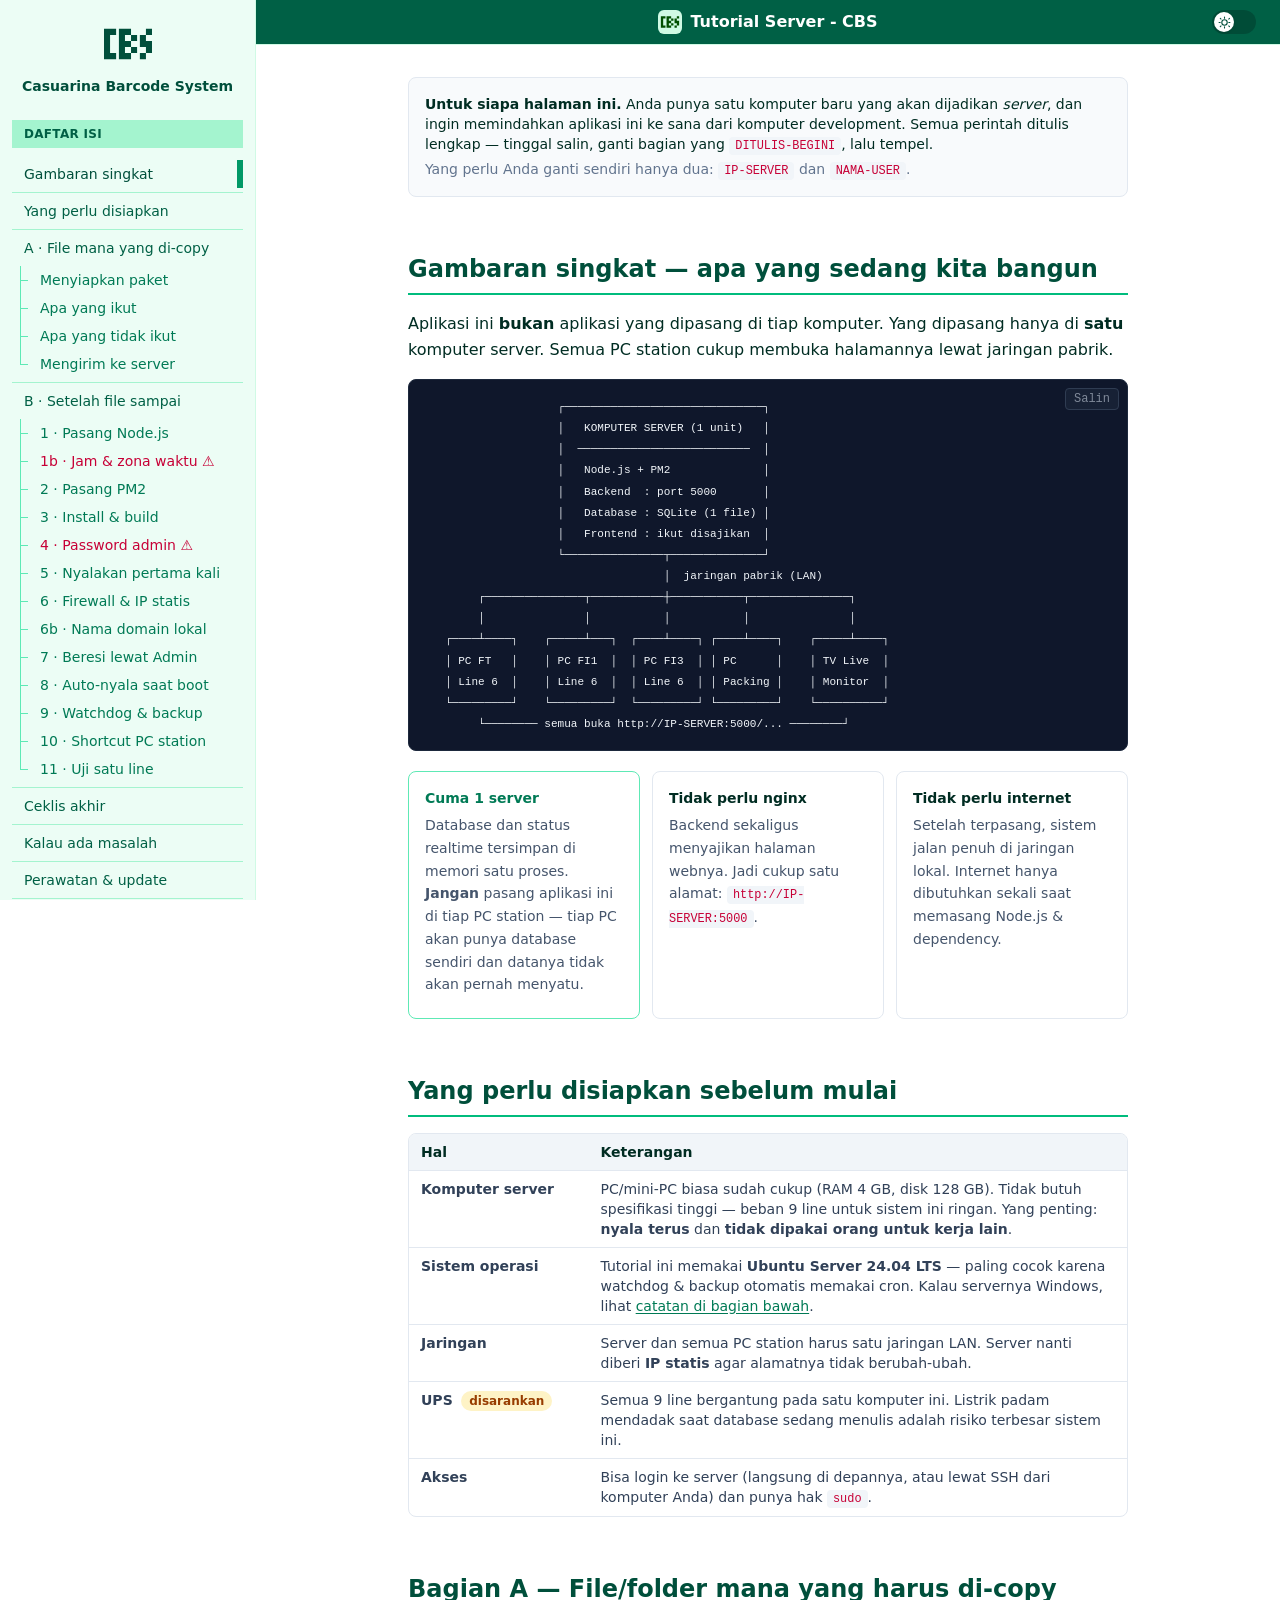
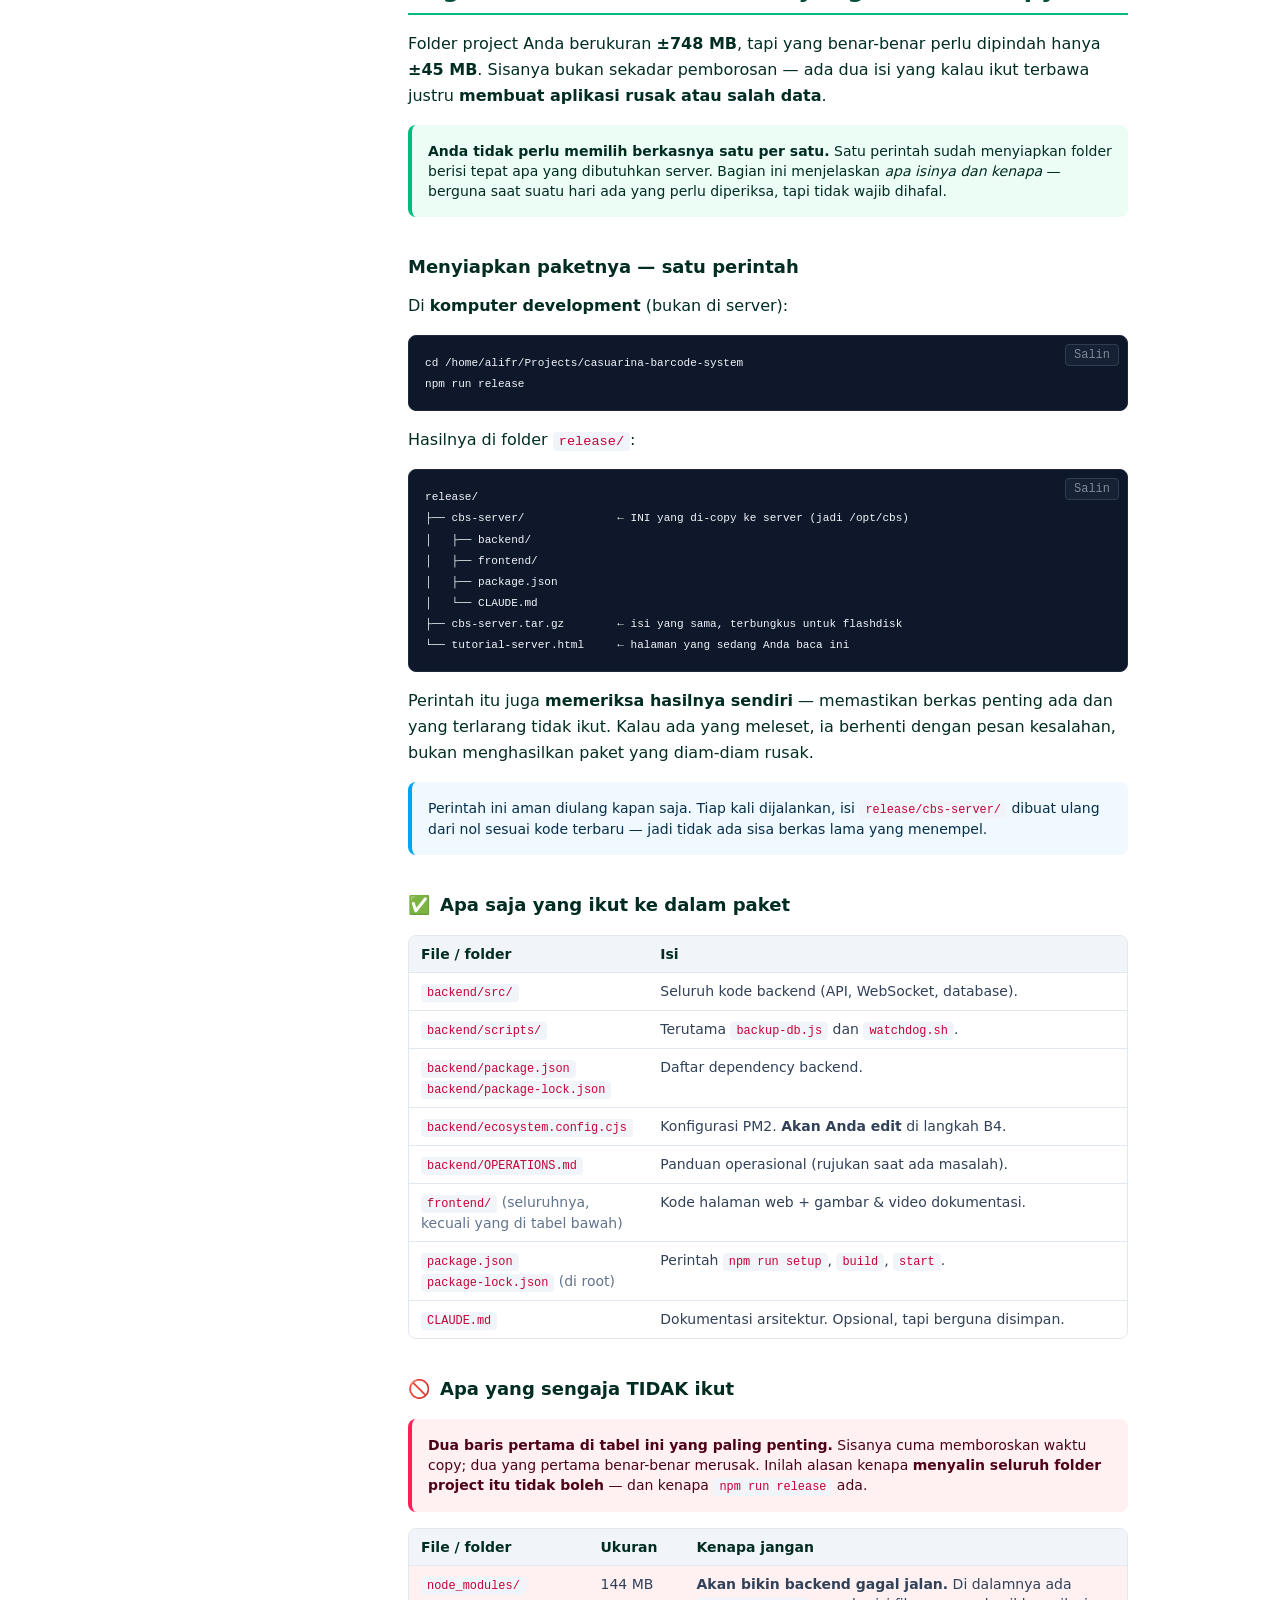
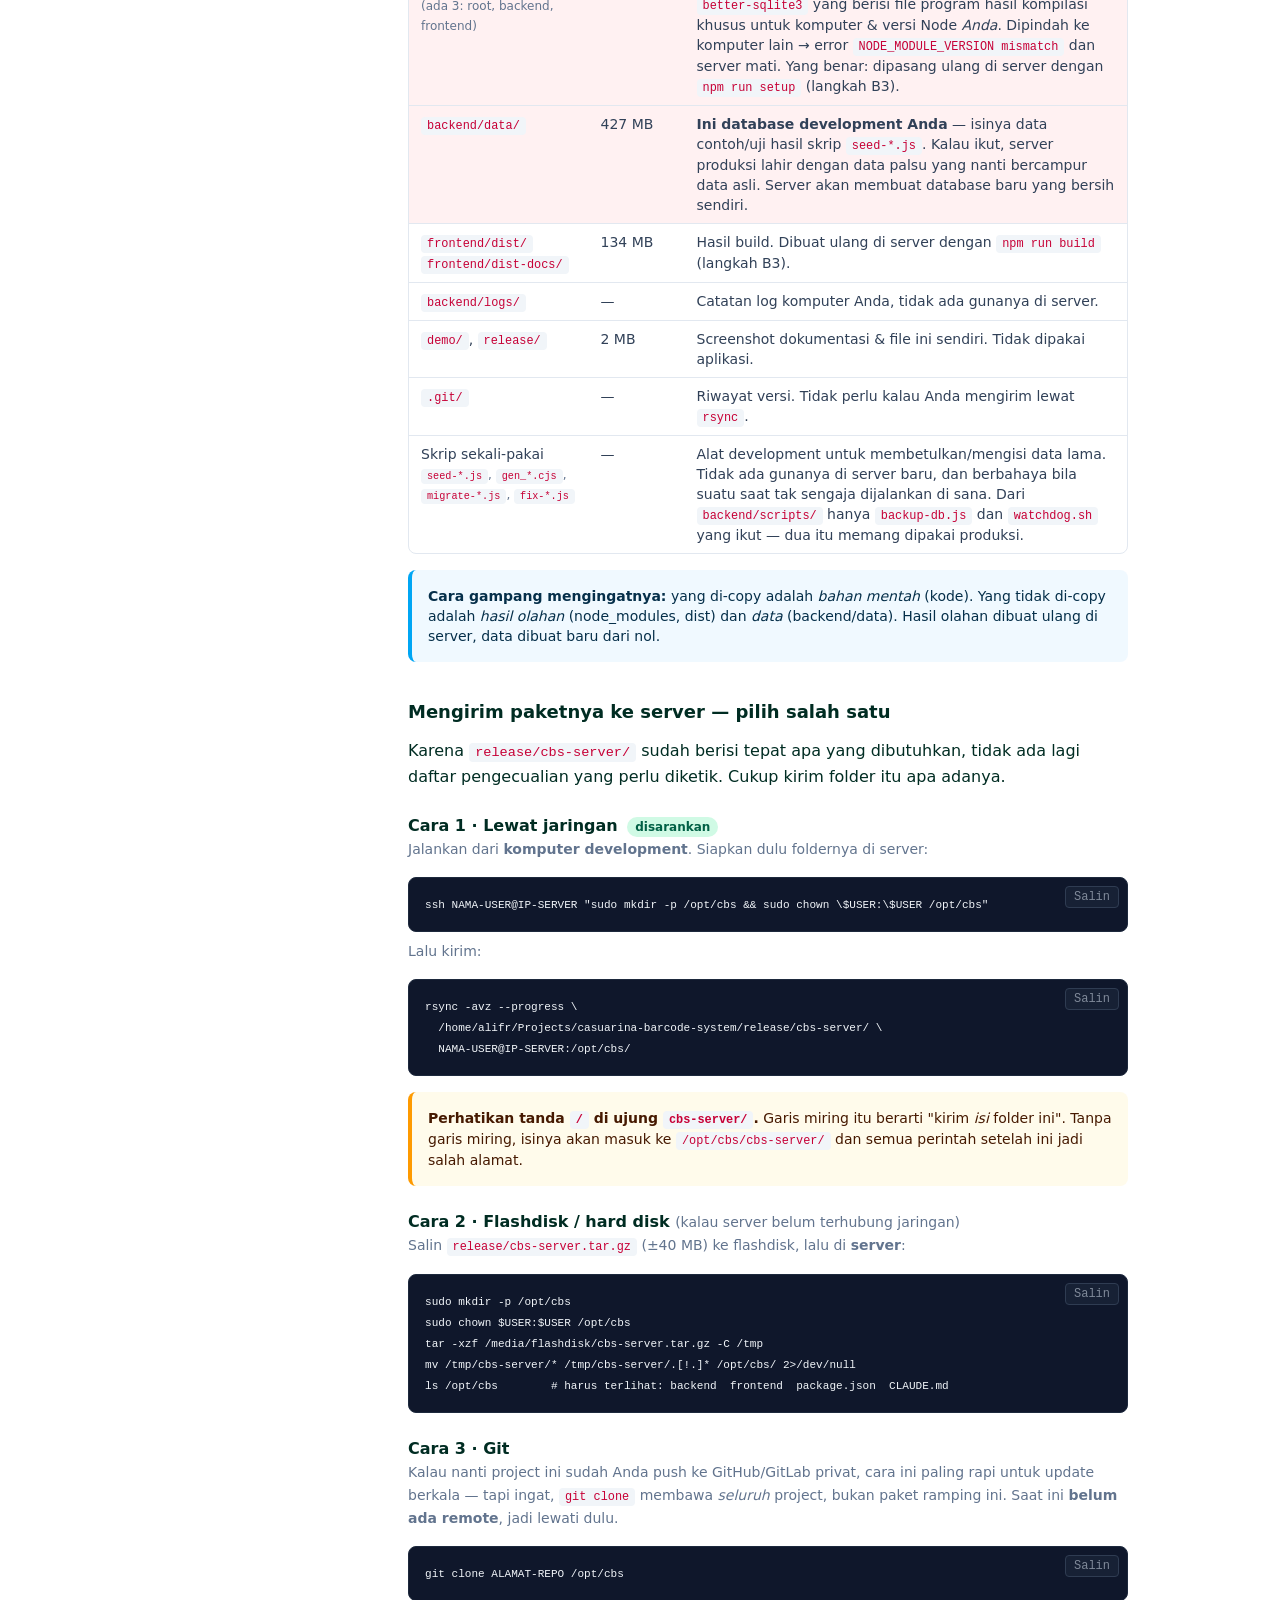
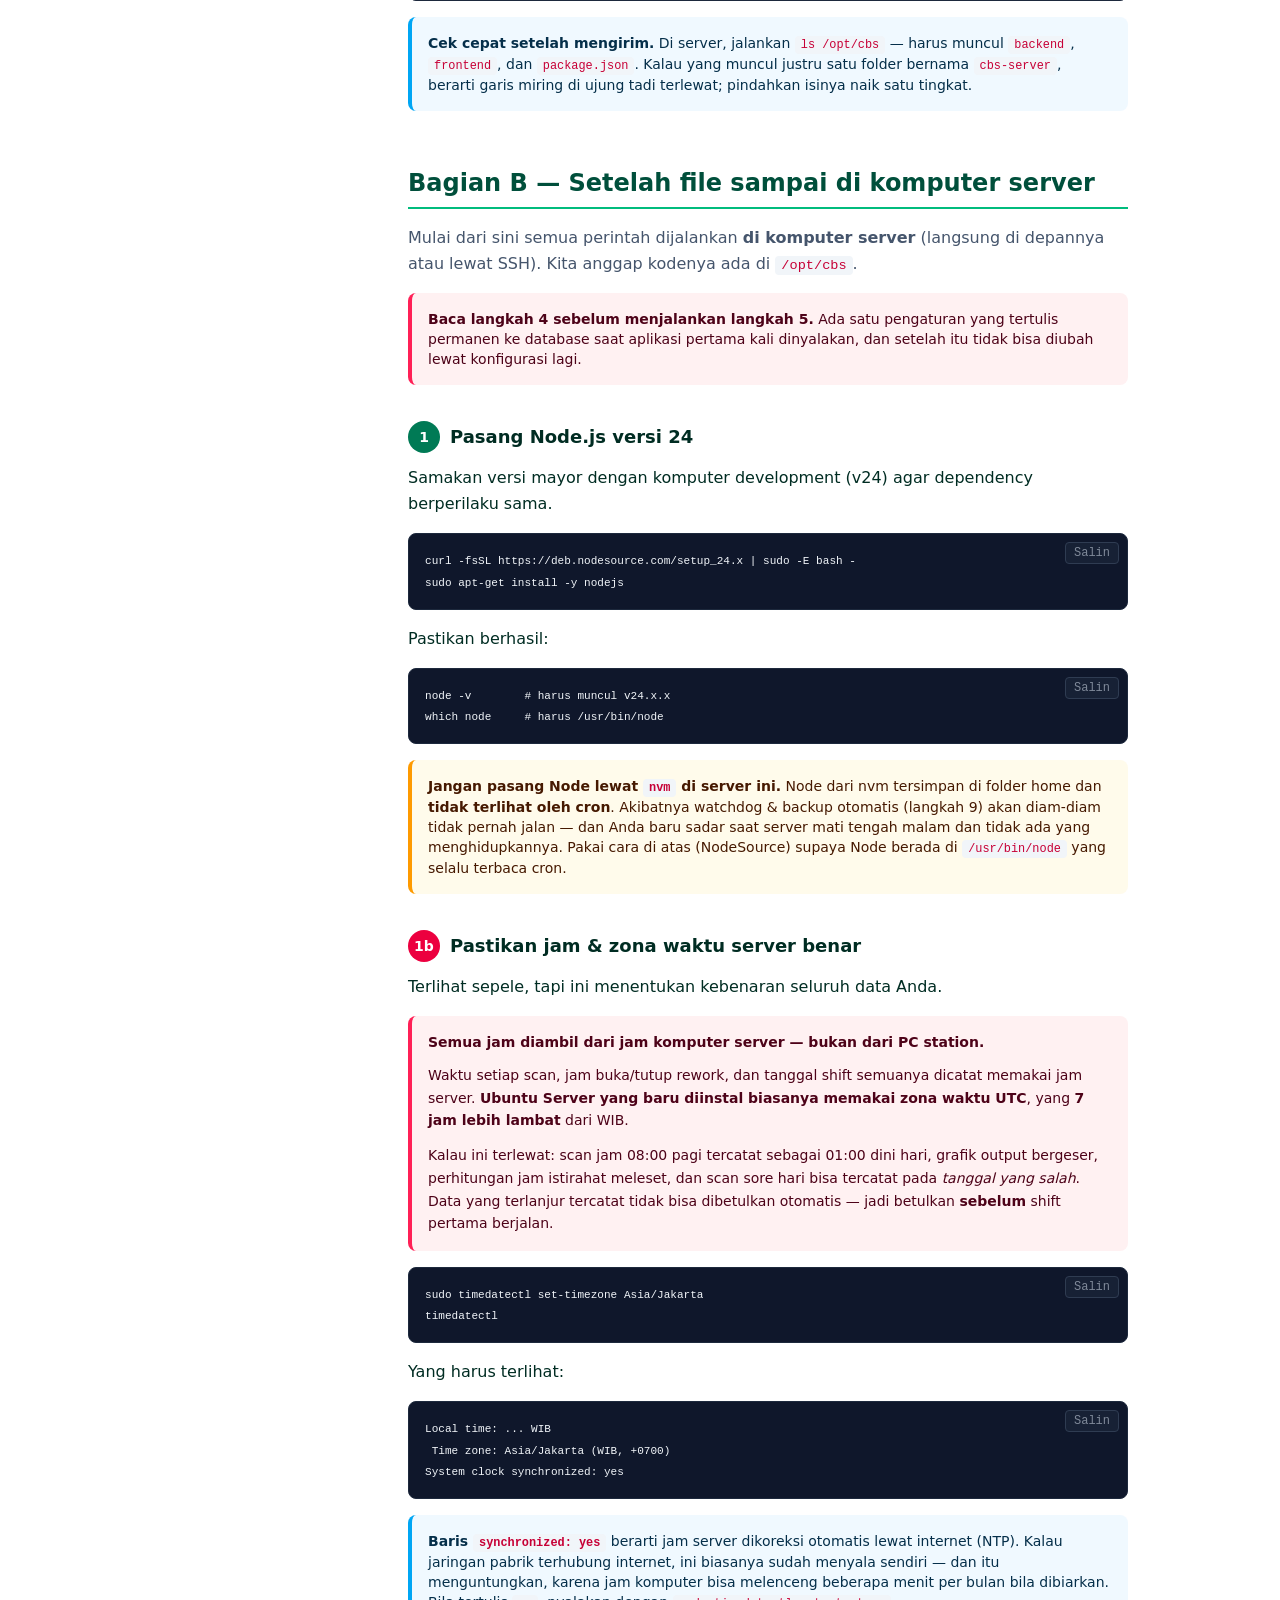
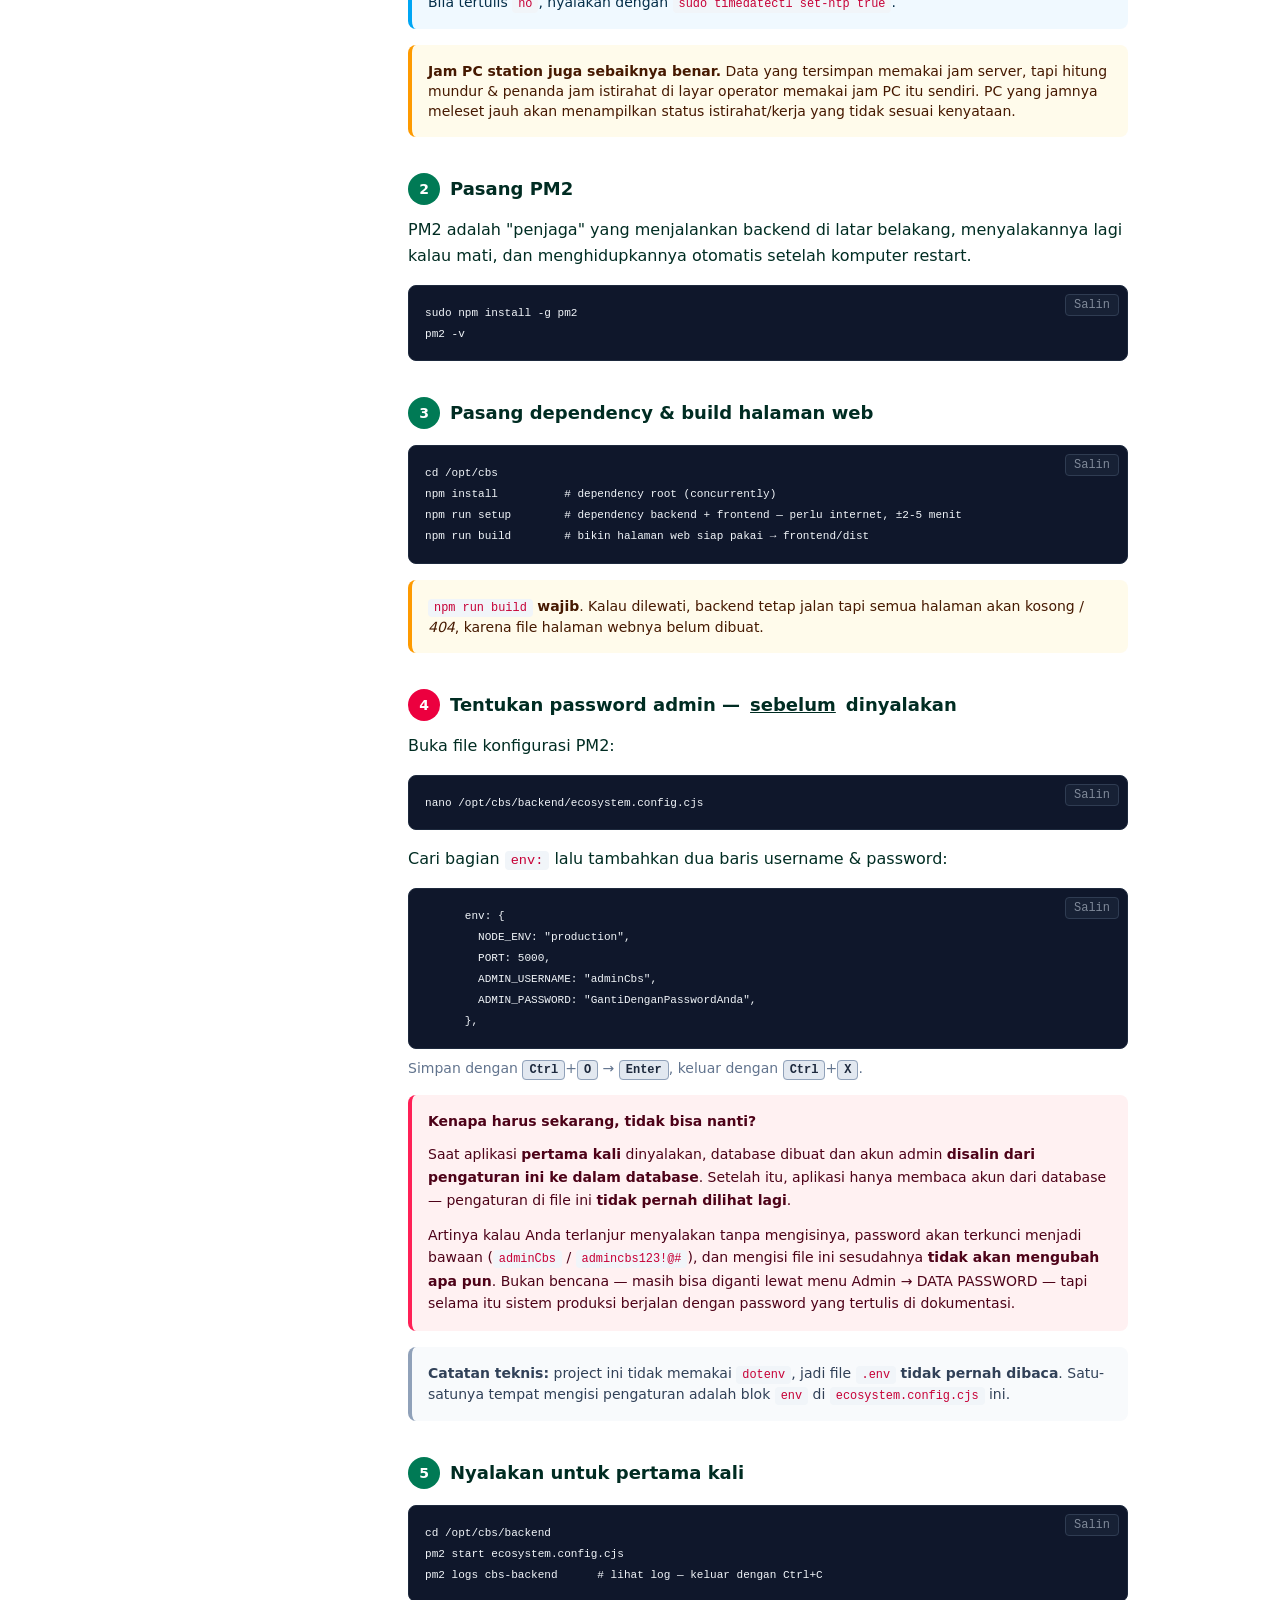
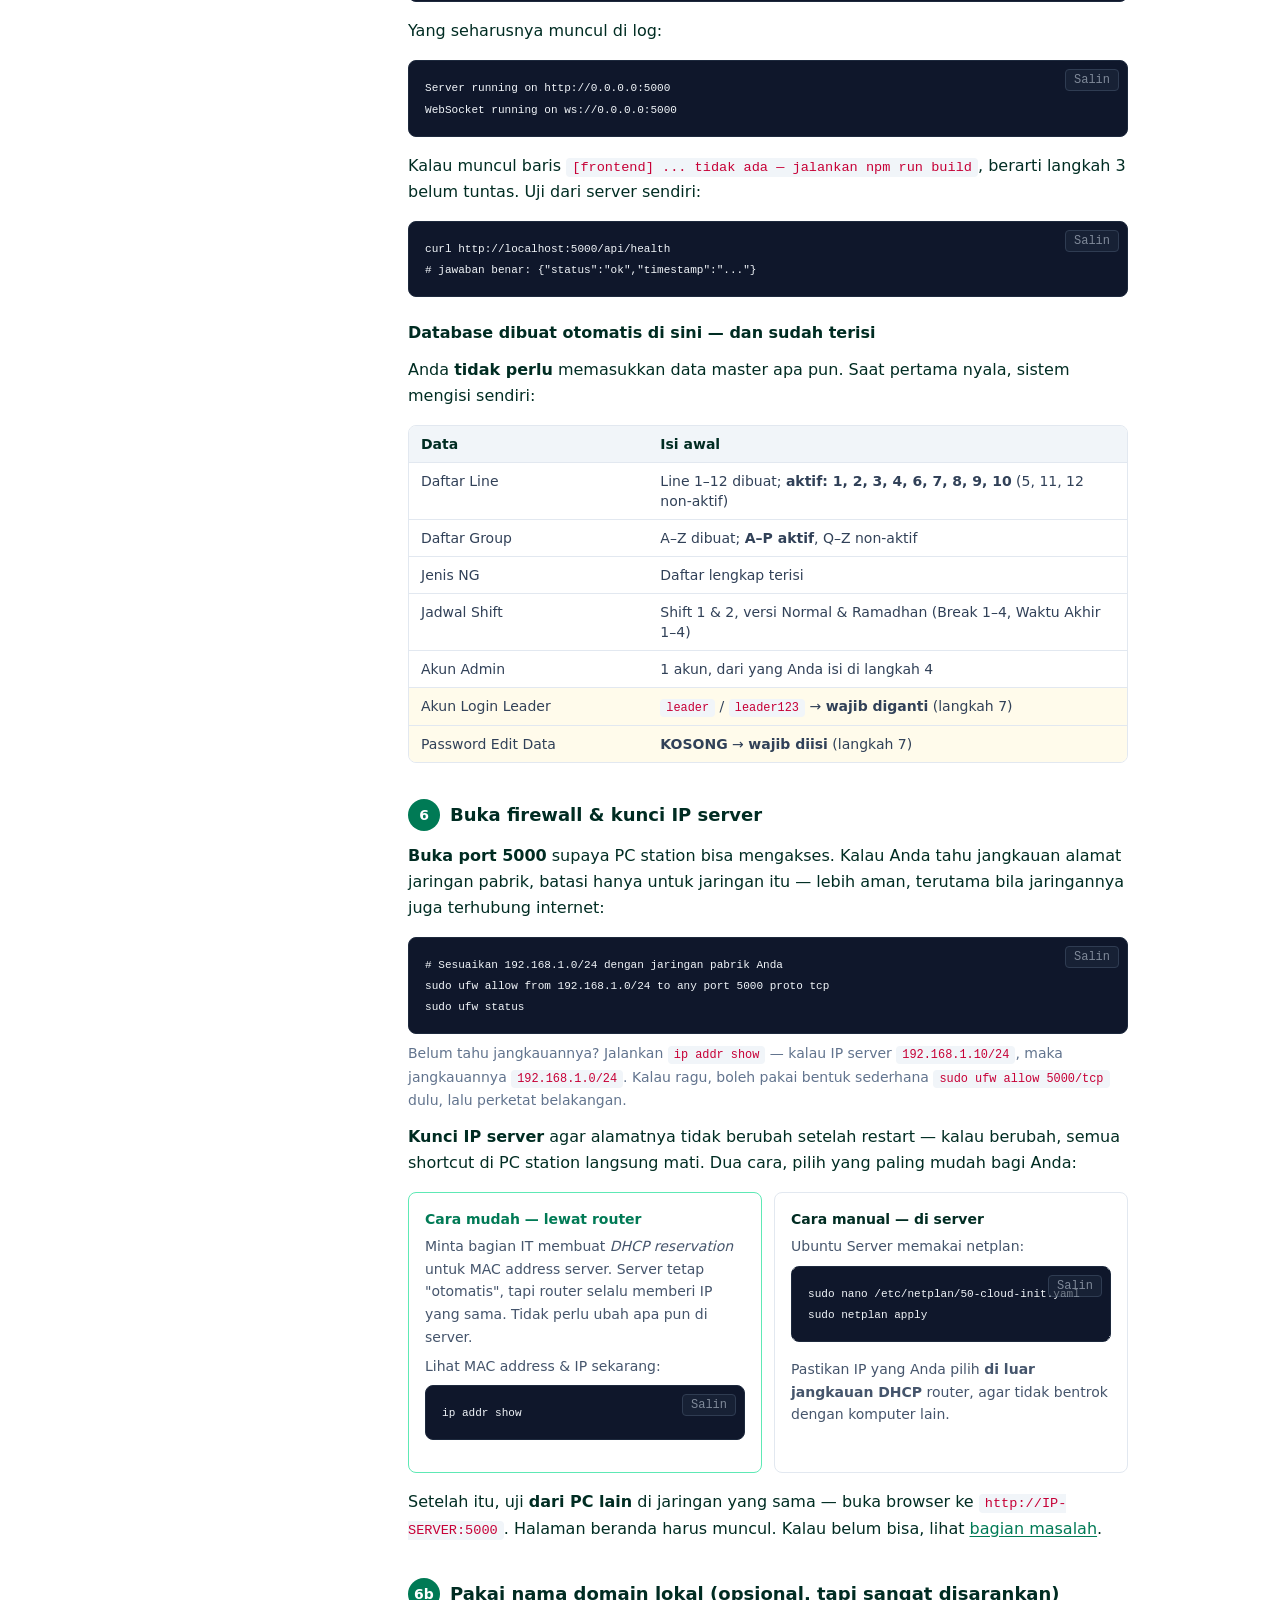
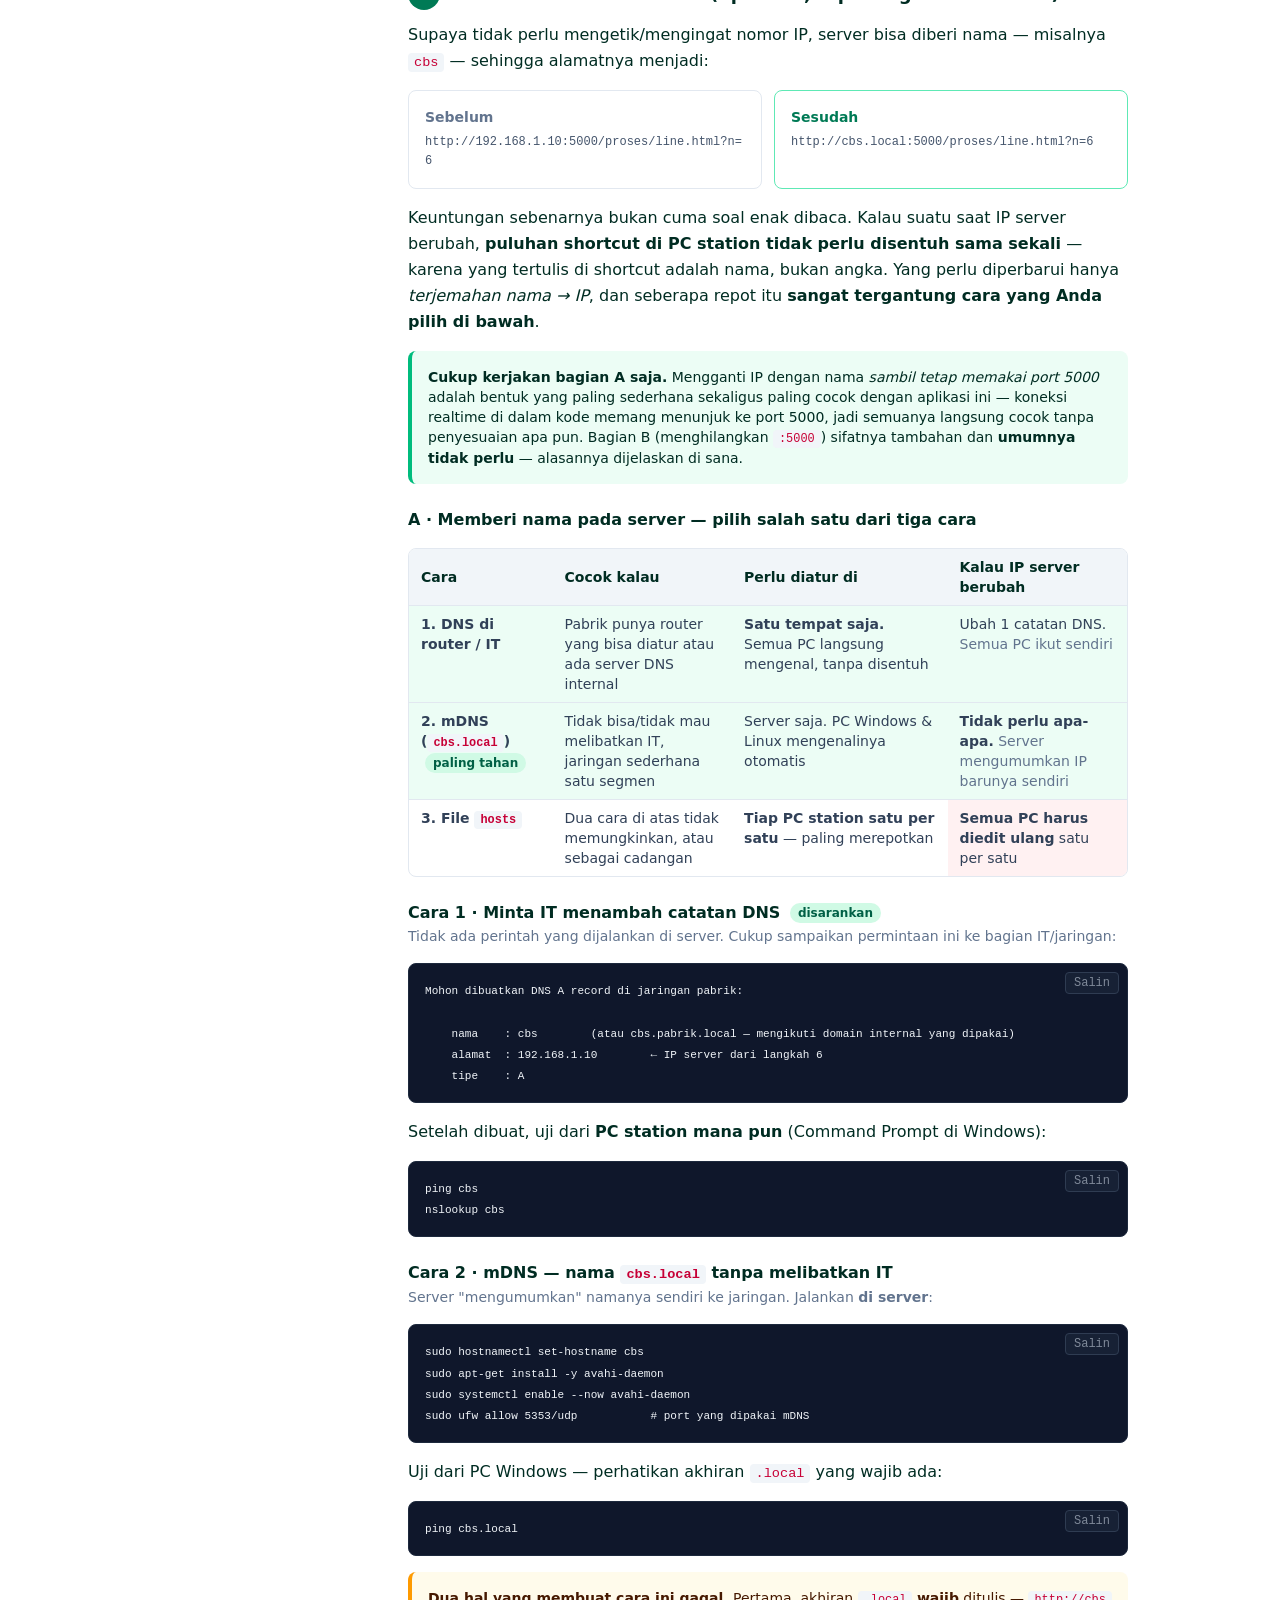
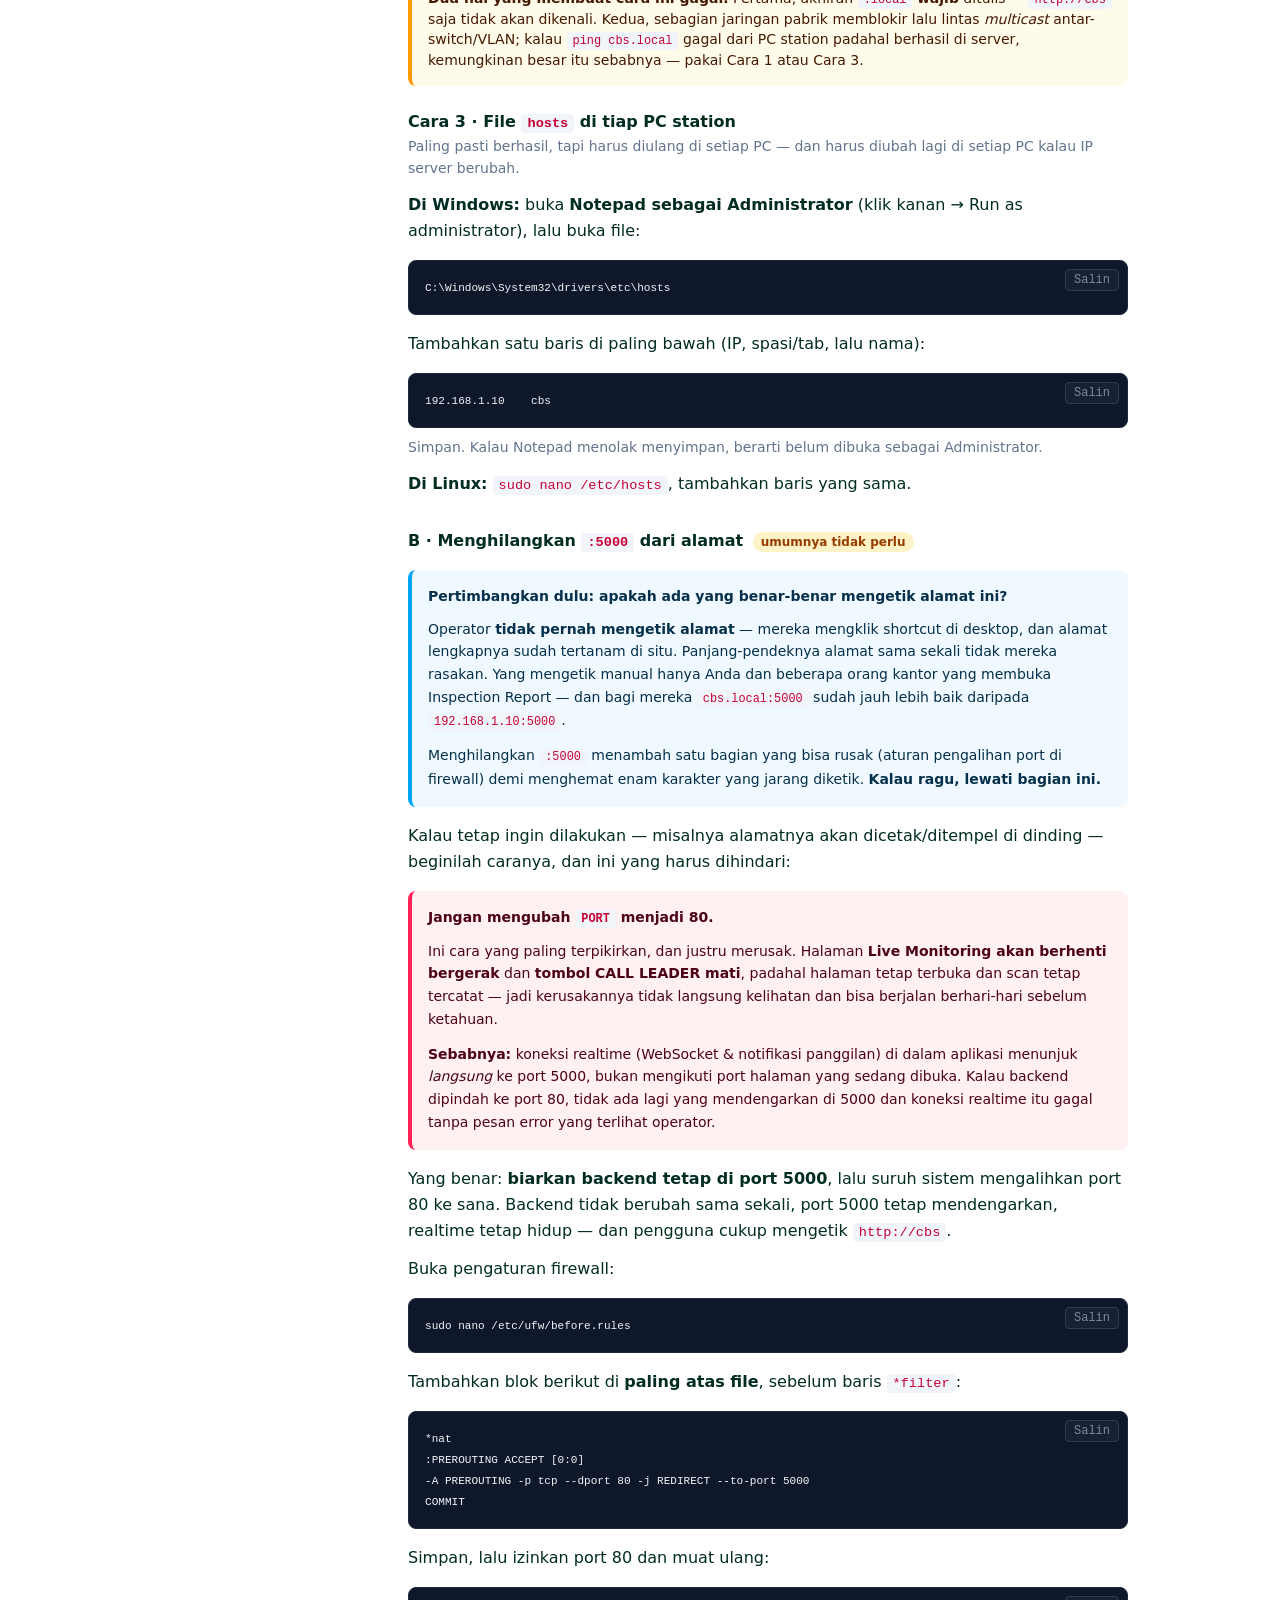
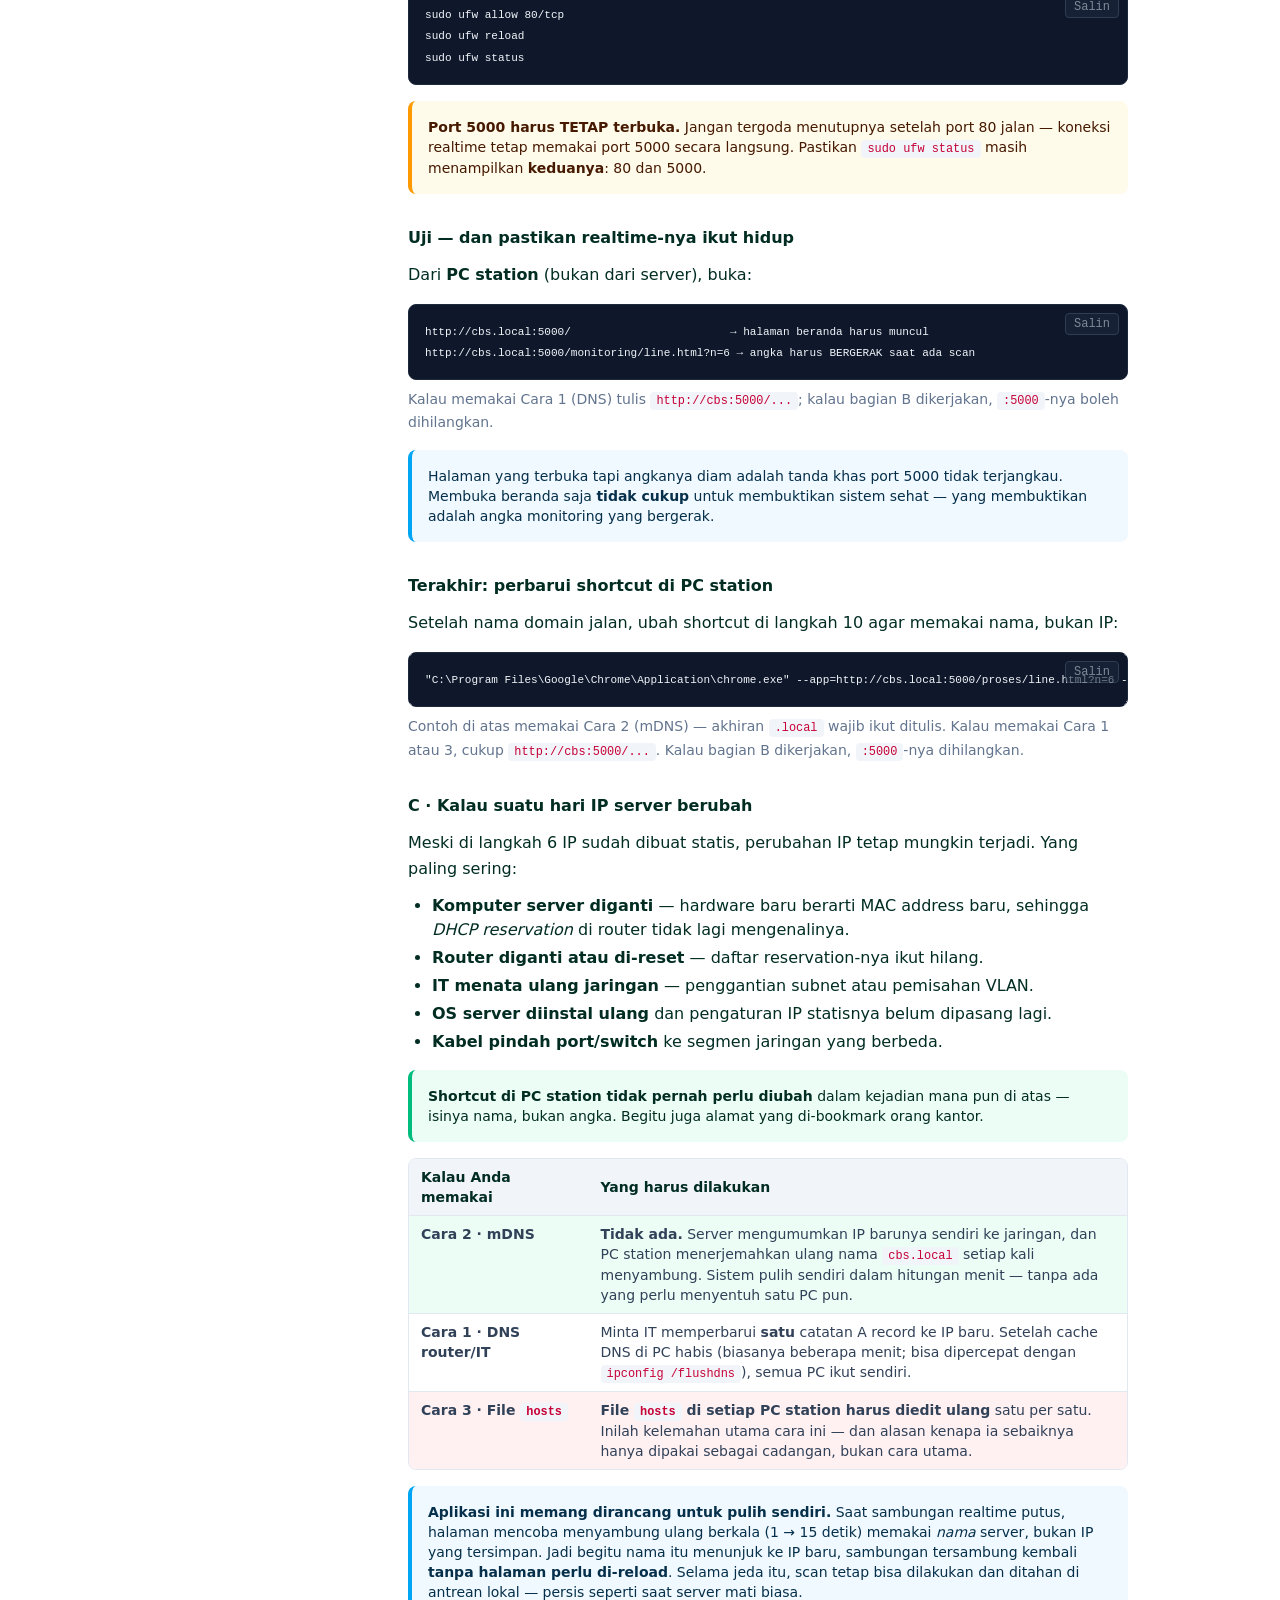
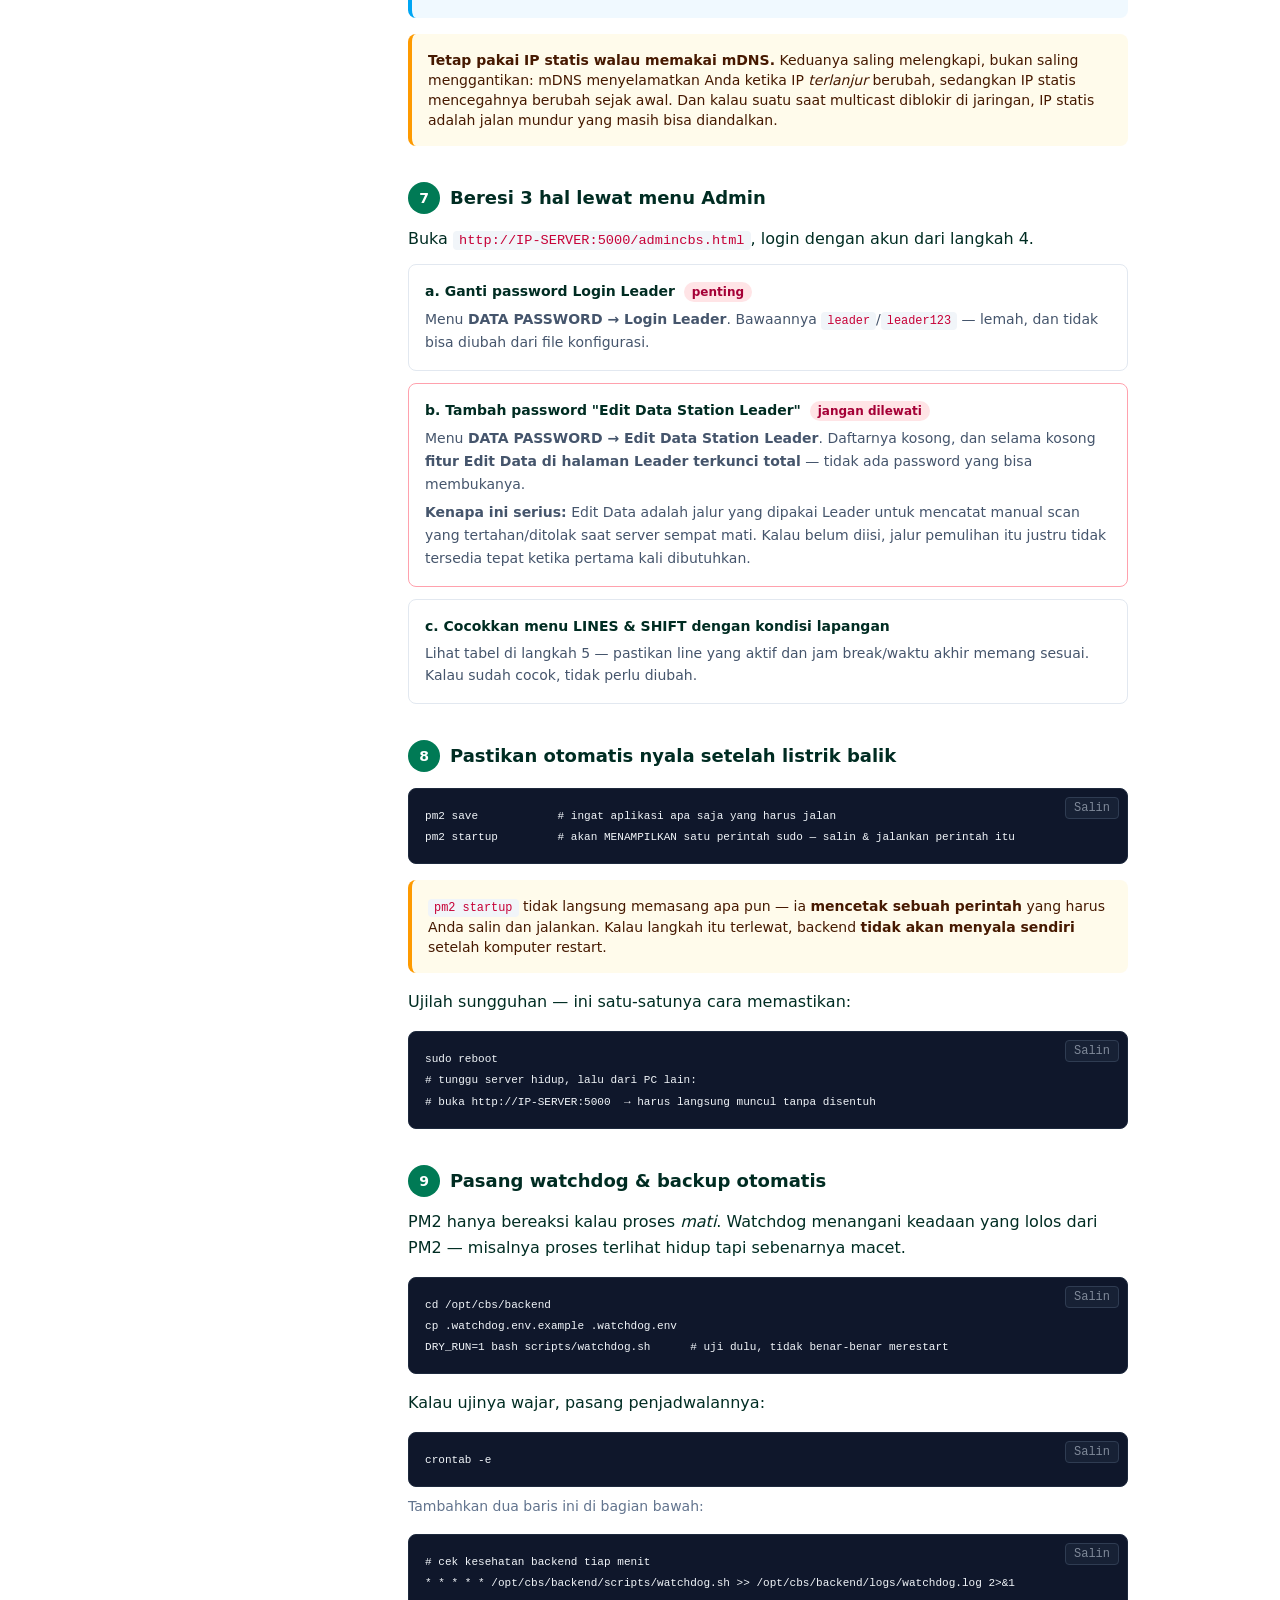
==== tutorial-server/index.html @ 218a4906 "deploy docs 2026-08-03_17-53-57" ====
<!doctype html>
<html lang="id" class="scroll-smooth">
<head>
<meta charset="utf-8">
<meta name="viewport" content="width=device-width, initial-scale=1">
<title>Tutorial Server - CBS</title>
<meta name="description" content="Tutorial memasang Casuarina Barcode System di komputer server, langkah demi langkah.">
<style>/*! tailwindcss v4.2.2 | MIT License | https://tailwindcss.com */
@layer properties{@supports (((-webkit-hyphens:none)) and (not (margin-trim:inline))) or ((-moz-orient:inline) and (not (color:rgb(from red r g b)))){*,:before,:after,::backdrop{--tw-translate-x:0;--tw-translate-y:0;--tw-translate-z:0;--tw-divide-y-reverse:0;--tw-border-style:solid;--tw-font-weight:initial;--tw-tracking:initial;--tw-shadow:0 0 #0000;--tw-shadow-color:initial;--tw-shadow-alpha:100%;--tw-inset-shadow:0 0 #0000;--tw-inset-shadow-color:initial;--tw-inset-shadow-alpha:100%;--tw-ring-color:initial;--tw-ring-shadow:0 0 #0000;--tw-inset-ring-color:initial;--tw-inset-ring-shadow:0 0 #0000;--tw-ring-inset:initial;--tw-ring-offset-width:0px;--tw-ring-offset-color:#fff;--tw-ring-offset-shadow:0 0 #0000;--tw-leading:initial;--tw-space-y-reverse:0}}}@layer theme{:root,:host{--font-sans:ui-sans-serif, system-ui, sans-serif, "Apple Color Emoji", "Segoe UI Emoji", "Segoe UI Symbol", "Noto Color Emoji";--font-mono:ui-monospace, SFMono-Regular, Menlo, Monaco, Consolas, "Liberation Mono", "Courier New", monospace;--color-amber-50:oklch(98.7% .022 95.277);--color-amber-100:oklch(96.2% .059 95.617);--color-amber-200:oklch(92.4% .12 95.746);--color-amber-500:oklch(76.9% .188 70.08);--color-amber-800:oklch(47.3% .137 46.201);--color-amber-900:oklch(41.4% .112 45.904);--color-amber-950:oklch(27.9% .077 45.635);--color-emerald-50:oklch(97.9% .021 166.113);--color-emerald-100:oklch(95% .052 163.051);--color-emerald-200:oklch(90.5% .093 164.15);--color-emerald-300:oklch(84.5% .143 164.978);--color-emerald-400:oklch(76.5% .177 163.223);--color-emerald-500:oklch(69.6% .17 162.48);--color-emerald-600:oklch(59.6% .145 163.225);--color-emerald-700:oklch(50.8% .118 165.612);--color-emerald-800:oklch(43.2% .095 166.913);--color-emerald-900:oklch(37.8% .077 168.94);--color-emerald-950:oklch(26.2% .051 172.552);--color-sky-50:oklch(97.7% .013 236.62);--color-sky-100:oklch(95.1% .026 236.824);--color-sky-500:oklch(68.5% .169 237.323);--color-sky-950:oklch(29.3% .066 243.157);--color-rose-50:oklch(96.9% .015 12.422);--color-rose-100:oklch(94.1% .03 12.58);--color-rose-200:oklch(89.2% .058 10.001);--color-rose-300:oklch(81% .117 11.638);--color-rose-400:oklch(71.2% .194 13.428);--color-rose-500:oklch(64.5% .246 16.439);--color-rose-600:oklch(58.6% .253 17.585);--color-rose-700:oklch(51.4% .222 16.935);--color-rose-800:oklch(45.5% .188 13.697);--color-rose-900:oklch(41% .159 10.272);--color-rose-950:oklch(27.1% .105 12.094);--color-slate-50:oklch(98.4% .003 247.858);--color-slate-100:oklch(96.8% .007 247.896);--color-slate-200:oklch(92.9% .013 255.508);--color-slate-300:oklch(86.9% .022 252.894);--color-slate-400:oklch(70.4% .04 256.788);--color-slate-500:oklch(55.4% .046 257.417);--color-slate-600:oklch(44.6% .043 257.281);--color-slate-700:oklch(37.2% .044 257.287);--color-slate-800:oklch(27.9% .041 260.031);--color-slate-900:oklch(20.8% .042 265.755);--color-slate-950:oklch(12.9% .042 264.695);--color-black:#000;--color-white:#fff;--spacing:.25rem;--container-3xl:48rem;--text-xs:.75rem;--text-xs--line-height:calc(1 / .75);--text-sm:.875rem;--text-sm--line-height:calc(1.25 / .875);--text-base:1rem;--text-base--line-height:calc(1.5 / 1);--text-lg:1.125rem;--text-lg--line-height:calc(1.75 / 1.125);--text-2xl:1.5rem;--text-2xl--line-height:calc(2 / 1.5);--font-weight-normal:400;--font-weight-medium:500;--font-weight-semibold:600;--font-weight-bold:700;--tracking-wide:.025em;--leading-relaxed:1.625;--radius-lg:.5rem;--default-transition-duration:.15s;--default-transition-timing-function:cubic-bezier(.4, 0, .2, 1);--default-font-family:var(--font-sans);--default-mono-font-family:var(--font-mono)}}@layer base{*,:after,:before,::backdrop{box-sizing:border-box;border:0 solid;margin:0;padding:0}::file-selector-button{box-sizing:border-box;border:0 solid;margin:0;padding:0}html,:host{-webkit-text-size-adjust:100%;tab-size:4;line-height:1.5;font-family:var(--default-font-family,ui-sans-serif, system-ui, sans-serif, "Apple Color Emoji", "Segoe UI Emoji", "Segoe UI Symbol", "Noto Color Emoji");font-feature-settings:var(--default-font-feature-settings,normal);font-variation-settings:var(--default-font-variation-settings,normal);-webkit-tap-highlight-color:transparent}hr{height:0;color:inherit;border-top-width:1px}abbr:where([title]){-webkit-text-decoration:underline dotted;text-decoration:underline dotted}h1,h2,h3,h4,h5,h6{font-size:inherit;font-weight:inherit}a{color:inherit;-webkit-text-decoration:inherit;-webkit-text-decoration:inherit;-webkit-text-decoration:inherit;text-decoration:inherit}b,strong{font-weight:bolder}code,kbd,samp,pre{font-family:var(--default-mono-font-family,ui-monospace, SFMono-Regular, Menlo, Monaco, Consolas, "Liberation Mono", "Courier New", monospace);font-feature-settings:var(--default-mono-font-feature-settings,normal);font-variation-settings:var(--default-mono-font-variation-settings,normal);font-size:1em}small{font-size:80%}sub,sup{vertical-align:baseline;font-size:75%;line-height:0;position:relative}sub{bottom:-.25em}sup{top:-.5em}table{text-indent:0;border-color:inherit;border-collapse:collapse}:-moz-focusring{outline:auto}progress{vertical-align:baseline}summary{display:list-item}ol,ul,menu{list-style:none}img,svg,video,canvas,audio,iframe,embed,object{vertical-align:middle;display:block}img,video{max-width:100%;height:auto}button,input,select,optgroup,textarea{font:inherit;font-feature-settings:inherit;font-variation-settings:inherit;letter-spacing:inherit;color:inherit;opacity:1;background-color:#0000;border-radius:0}::file-selector-button{font:inherit;font-feature-settings:inherit;font-variation-settings:inherit;letter-spacing:inherit;color:inherit;opacity:1;background-color:#0000;border-radius:0}:where(select:is([multiple],[size])) optgroup{font-weight:bolder}:where(select:is([multiple],[size])) optgroup option{padding-inline-start:20px}::file-selector-button{margin-inline-end:4px}::placeholder{opacity:1}@supports (not ((-webkit-appearance:-apple-pay-button))) or (contain-intrinsic-size:1px){::placeholder{color:currentColor}@supports (color:color-mix(in lab, red, red)){::placeholder{color:color-mix(in oklab, currentcolor 50%, transparent)}}}textarea{resize:vertical}::-webkit-search-decoration{-webkit-appearance:none}::-webkit-date-and-time-value{min-height:1lh;text-align:inherit}::-webkit-datetime-edit{display:inline-flex}::-webkit-datetime-edit-fields-wrapper{padding:0}::-webkit-datetime-edit{padding-block:0}::-webkit-datetime-edit-year-field{padding-block:0}::-webkit-datetime-edit-month-field{padding-block:0}::-webkit-datetime-edit-day-field{padding-block:0}::-webkit-datetime-edit-hour-field{padding-block:0}::-webkit-datetime-edit-minute-field{padding-block:0}::-webkit-datetime-edit-second-field{padding-block:0}::-webkit-datetime-edit-millisecond-field{padding-block:0}::-webkit-datetime-edit-meridiem-field{padding-block:0}::-webkit-calendar-picker-indicator{line-height:1}:-moz-ui-invalid{box-shadow:none}button,input:where([type=button],[type=reset],[type=submit]){appearance:button}::file-selector-button{appearance:button}::-webkit-inner-spin-button{height:auto}::-webkit-outer-spin-button{height:auto}[hidden]:where(:not([hidden=until-found])){display:none!important}body{font-family:Inter,ui-sans-serif,system-ui,-apple-system,Segoe UI,Roboto,sans-serif}main h2{margin-top:calc(var(--spacing) * 14);margin-bottom:calc(var(--spacing) * 4);scroll-margin-top:calc(var(--spacing) * 24);border-bottom-style:var(--tw-border-style);border-bottom-width:2px;border-color:var(--color-emerald-500);padding-bottom:calc(var(--spacing) * 2);font-size:var(--text-2xl);line-height:var(--tw-leading,var(--text-2xl--line-height));--tw-font-weight:var(--font-weight-bold);font-weight:var(--font-weight-bold);color:var(--color-emerald-900)}main h2:where(.dark,.dark *){color:var(--color-emerald-300)}main h3{margin-top:calc(var(--spacing) * 9);margin-bottom:calc(var(--spacing) * 3);scroll-margin-top:calc(var(--spacing) * 24);align-items:center;gap:calc(var(--spacing) * 2.5);font-size:var(--text-lg);line-height:var(--tw-leading,var(--text-lg--line-height));--tw-font-weight:var(--font-weight-semibold);font-weight:var(--font-weight-semibold);display:flex}main h4{margin-top:calc(var(--spacing) * 6);margin-bottom:calc(var(--spacing) * 2);font-size:var(--text-base);line-height:var(--tw-leading,var(--text-base--line-height));--tw-font-weight:var(--font-weight-semibold);font-weight:var(--font-weight-semibold)}main h6{margin-bottom:calc(var(--spacing) * 1.5);font-size:var(--text-sm);line-height:var(--tw-leading,var(--text-sm--line-height));--tw-font-weight:var(--font-weight-semibold);font-weight:var(--font-weight-semibold)}main p{margin-block:calc(var(--spacing) * 3);--tw-leading:var(--leading-relaxed);line-height:var(--leading-relaxed)}main a{color:var(--color-emerald-700);text-underline-offset:2px;text-decoration-line:underline}main a:where(.dark,.dark *){color:var(--color-emerald-400)}main ul:not(.ceklis){margin-block:calc(var(--spacing) * 3);list-style-type:disc}:where(main ul:not(.ceklis)>:not(:last-child)){--tw-space-y-reverse:0;margin-block-start:calc(calc(var(--spacing) * 1) * var(--tw-space-y-reverse));margin-block-end:calc(calc(var(--spacing) * 1) * calc(1 - var(--tw-space-y-reverse)))}main ul:not(.ceklis){padding-left:calc(var(--spacing) * 6)}code{background-color:var(--color-slate-100);padding-inline:calc(var(--spacing) * 1.5);padding-block:calc(var(--spacing) * .5);font-family:var(--font-mono);color:var(--color-rose-700);border-radius:.25rem;font-size:.85em}code:where(.dark,.dark *){background-color:var(--color-slate-800);color:var(--color-rose-300)}pre{margin-block:calc(var(--spacing) * 4);border-radius:var(--radius-lg);border-style:var(--tw-border-style);border-width:1px;border-color:var(--color-slate-800);background-color:var(--color-slate-900);padding:calc(var(--spacing) * 4);padding-right:calc(var(--spacing) * 16);--tw-leading:var(--leading-relaxed);font-size:.8125rem;line-height:var(--leading-relaxed);color:var(--color-slate-100);position:relative;overflow-x:auto}pre:where(.dark,.dark *){background-color:var(--color-black)}pre code{padding:calc(var(--spacing) * 0);color:inherit;background-color:#0000}kbd{border-style:var(--tw-border-style);border-width:1px;border-color:var(--color-slate-400);background-color:var(--color-slate-200);padding-inline:calc(var(--spacing) * 1.5);padding-block:calc(var(--spacing) * .5);font-size:var(--text-xs);line-height:var(--tw-leading,var(--text-xs--line-height));--tw-font-weight:var(--font-weight-semibold);font-weight:var(--font-weight-semibold);color:var(--color-slate-800);border-radius:.25rem}kbd:where(.dark,.dark *){border-color:var(--color-slate-600);background-color:var(--color-slate-700);color:var(--color-slate-100)}}@layer components{.logo-topeng{-webkit-mask-image:var(--logo);-webkit-mask-image:var(--logo);mask-image:var(--logo);-webkit-mask-image:var(--logo);-webkit-mask-position:50%;mask-position:50%;-webkit-mask-size:contain;mask-size:contain;-webkit-mask-repeat:no-repeat;mask-repeat:no-repeat}.toc{cursor:pointer;border-radius:var(--radius-lg);padding-inline:calc(var(--spacing) * 3);padding-block:calc(var(--spacing) * 1);font-size:var(--text-base);line-height:var(--tw-leading,var(--text-base--line-height));--tw-font-weight:var(--font-weight-medium);font-weight:var(--font-weight-medium);color:var(--color-emerald-800);transition-property:color,background-color,border-color,outline-color,text-decoration-color,fill,stroke,--tw-gradient-from,--tw-gradient-via,--tw-gradient-to;transition-timing-function:var(--tw-ease,var(--default-transition-timing-function));transition-duration:var(--tw-duration,var(--default-transition-duration));text-decoration-line:none;display:block}@media (hover:hover){.toc:hover{background-color:var(--color-emerald-100)}}@media (min-width:48rem){.toc{font-size:var(--text-sm);line-height:var(--tw-leading,var(--text-sm--line-height))}}.toc:where(.dark,.dark *){color:var(--color-slate-200)}@media (hover:hover){.toc:where(.dark,.dark *):hover{background-color:var(--color-slate-700)}}.toc-awas{color:var(--color-rose-700)}.toc-awas:where(.dark,.dark *){color:var(--color-rose-400)}.toc-anak{padding-left:calc(var(--spacing) * 4);position:relative}.toc-anak>.toc{font-size:var(--text-sm);line-height:var(--tw-leading,var(--text-sm--line-height));color:var(--color-emerald-700)}@media (hover:hover){.toc-anak>.toc:hover{background-color:var(--color-emerald-300)}}.toc-anak>.toc:where(.dark,.dark *){color:var(--color-slate-300)}@media (hover:hover){.toc-anak>.toc:where(.dark,.dark *):hover{background-color:var(--color-slate-950)}}.toc-anak>.toc-awas{color:var(--color-rose-700)}.toc-anak>.toc-awas:where(.dark,.dark *){color:var(--color-rose-400)}.toc-anak:before,.toc-anak:after{content:"";pointer-events:none;left:calc(var(--spacing) * 2);background-color:var(--color-emerald-300);position:absolute}:is():where(.dark,.dark *){background-color:var(--color-slate-600)}.toc-anak:before{top:calc(var(--spacing) * 0);bottom:calc(var(--spacing) * 0);width:1px}.toc-anak.toc-akhir:before{height:calc(var(--spacing) * 3.5);bottom:auto}.toc-anak:after{top:calc(var(--spacing) * 3.5);height:1px;width:calc(var(--spacing) * 2)}.toc.aktif{border-right-style:var(--tw-border-style);border-right-width:6px;border-color:var(--color-emerald-600);color:var(--color-emerald-900);background-color:#0000;border-radius:0}.toc.aktif:where(.dark,.dark *){border-color:var(--color-slate-300);color:var(--color-white);background-color:#0000}.langkah{height:calc(var(--spacing) * 8);width:calc(var(--spacing) * 8);background-color:var(--color-emerald-700);font-size:var(--text-sm);line-height:var(--tw-leading,var(--text-sm--line-height));--tw-font-weight:var(--font-weight-bold);font-weight:var(--font-weight-bold);color:var(--color-white);border-radius:3.40282e38px;flex-shrink:0;justify-content:center;align-items:center;display:inline-flex}.langkah-merah{background-color:var(--color-rose-600)}.callout{margin-block:calc(var(--spacing) * 4);border-radius:var(--radius-lg);border-left-style:var(--tw-border-style);padding:calc(var(--spacing) * 4);font-size:var(--text-sm);line-height:var(--tw-leading,var(--text-sm--line-height));border-left-width:4px}.callout p:first-child{margin-top:calc(var(--spacing) * 0)}.callout p:last-child{margin-bottom:calc(var(--spacing) * 0)}.callout-info{border-color:var(--color-sky-500);background-color:var(--color-sky-50);color:var(--color-sky-950)}.callout-info:where(.dark,.dark *){background-color:#052f4a66}@supports (color:color-mix(in lab, red, red)){.callout-info:where(.dark,.dark *){background-color:color-mix(in oklab, var(--color-sky-950) 40%, transparent)}}.callout-info:where(.dark,.dark *){color:var(--color-sky-100)}.callout-warn{border-color:var(--color-amber-500);background-color:var(--color-amber-50);color:var(--color-amber-950)}.callout-warn:where(.dark,.dark *){background-color:#46190166}@supports (color:color-mix(in lab, red, red)){.callout-warn:where(.dark,.dark *){background-color:color-mix(in oklab, var(--color-amber-950) 40%, transparent)}}.callout-warn:where(.dark,.dark *){color:var(--color-amber-100)}.callout-danger{border-color:var(--color-rose-500);background-color:var(--color-rose-50);color:var(--color-rose-950)}.callout-danger:where(.dark,.dark *){background-color:#4d021866}@supports (color:color-mix(in lab, red, red)){.callout-danger:where(.dark,.dark *){background-color:color-mix(in oklab, var(--color-rose-950) 40%, transparent)}}.callout-danger:where(.dark,.dark *){color:var(--color-rose-100)}.callout-ok{border-color:var(--color-emerald-500);background-color:var(--color-emerald-50);color:var(--color-emerald-950)}.callout-ok:where(.dark,.dark *){background-color:#002c2266}@supports (color:color-mix(in lab, red, red)){.callout-ok:where(.dark,.dark *){background-color:color-mix(in oklab, var(--color-emerald-950) 40%, transparent)}}.callout-ok:where(.dark,.dark *){color:var(--color-emerald-100)}.callout-netral{border-color:var(--color-slate-400);background-color:var(--color-slate-50);color:var(--color-slate-700)}.callout-netral:where(.dark,.dark *){background-color:var(--color-slate-800);color:var(--color-slate-300)}.kartu{border-radius:var(--radius-lg);border-style:var(--tw-border-style);border-width:1px;border-color:var(--color-slate-200);background-color:var(--color-white);padding:calc(var(--spacing) * 4);font-size:var(--text-sm);line-height:var(--tw-leading,var(--text-sm--line-height))}.kartu:where(.dark,.dark *){border-color:var(--color-slate-700);background-color:var(--color-slate-800)}.kartu p{margin-block:calc(var(--spacing) * 1.5);color:var(--color-slate-600)}.kartu p:where(.dark,.dark *){color:var(--color-slate-400)}.pil{margin-left:calc(var(--spacing) * 1);padding-inline:calc(var(--spacing) * 2);padding-block:calc(var(--spacing) * .5);vertical-align:middle;font-size:var(--text-xs);line-height:var(--tw-leading,var(--text-xs--line-height));--tw-font-weight:var(--font-weight-semibold);font-weight:var(--font-weight-semibold);border-radius:3.40282e38px;display:inline-block}.pil-emerald{background-color:var(--color-emerald-100);color:var(--color-emerald-800)}.pil-emerald:where(.dark,.dark *){background-color:var(--color-emerald-900);color:var(--color-emerald-200)}.pil-amber{background-color:var(--color-amber-100);color:var(--color-amber-800)}.pil-amber:where(.dark,.dark *){background-color:var(--color-amber-900);color:var(--color-amber-200)}.pil-rose{background-color:var(--color-rose-100);color:var(--color-rose-800)}.pil-rose:where(.dark,.dark *){background-color:var(--color-rose-900);color:var(--color-rose-200)}.tbl-wrap{margin-block:calc(var(--spacing) * 4);border-radius:var(--radius-lg);border-style:var(--tw-border-style);border-width:1px;border-color:var(--color-slate-200);overflow-x:auto}.tbl-wrap:where(.dark,.dark *){border-color:var(--color-slate-700)}.tbl{border-collapse:collapse;width:100%;font-size:var(--text-sm);line-height:var(--tw-leading,var(--text-sm--line-height))}.tbl thead th{border-bottom-style:var(--tw-border-style);border-bottom-width:1px;border-color:var(--color-slate-200);background-color:var(--color-slate-100);padding-inline:calc(var(--spacing) * 3);padding-block:calc(var(--spacing) * 2);text-align:left;--tw-font-weight:var(--font-weight-semibold);font-weight:var(--font-weight-semibold)}.tbl thead th:where(.dark,.dark *){border-color:var(--color-slate-700);background-color:var(--color-slate-800)}.tbl td{border-bottom-style:var(--tw-border-style);border-bottom-width:1px;border-color:var(--color-slate-200);padding-inline:calc(var(--spacing) * 3);padding-block:calc(var(--spacing) * 2);vertical-align:top;color:var(--color-slate-700)}.tbl td:where(.dark,.dark *){border-color:var(--color-slate-700);color:var(--color-slate-300)}.tbl tbody tr:last-child td{border-bottom-style:var(--tw-border-style);border-bottom-width:0}.tbl td pre{margin-block:calc(var(--spacing) * 2)}.ceklis{margin-block:calc(var(--spacing) * 4);padding-left:calc(var(--spacing) * 0);list-style-type:none}.ceklis li{border-bottom-style:var(--tw-border-style);border-bottom-width:1px;border-color:var(--color-slate-200);padding-block:calc(var(--spacing) * 2);padding-left:calc(var(--spacing) * 8);font-size:var(--text-sm);line-height:var(--tw-leading,var(--text-sm--line-height));--tw-leading:var(--leading-relaxed);line-height:var(--leading-relaxed);position:relative}.ceklis li:where(.dark,.dark *){border-color:var(--color-slate-700)}.ceklis li:before{content:"☐";top:calc(var(--spacing) * 1.5);left:calc(var(--spacing) * 1);font-size:var(--text-lg);line-height:var(--tw-leading,var(--text-lg--line-height));color:var(--color-emerald-600);position:absolute}.ceklis li:before:where(){color:var(--color-emerald-400)}.ket{margin-top:calc(var(--spacing) * -2);margin-bottom:calc(var(--spacing) * 3);font-size:var(--text-sm);line-height:var(--tw-leading,var(--text-sm--line-height));color:var(--color-slate-500)}.ket:where(.dark,.dark *){color:var(--color-slate-400)}.btn-salin{top:calc(var(--spacing) * 2);right:calc(var(--spacing) * 2);cursor:pointer;border-style:var(--tw-border-style);border-width:1px;border-color:var(--color-slate-600);background-color:var(--color-slate-800);padding-inline:calc(var(--spacing) * 2);padding-block:calc(var(--spacing) * .5);font-size:var(--text-xs);line-height:var(--tw-leading,var(--text-xs--line-height));color:var(--color-slate-300);opacity:.6;transition-property:color,background-color,border-color,outline-color,text-decoration-color,fill,stroke,--tw-gradient-from,--tw-gradient-via,--tw-gradient-to,opacity,box-shadow,transform,translate,scale,rotate,filter,-webkit-backdrop-filter,backdrop-filter,display,content-visibility,overlay,pointer-events;transition-timing-function:var(--tw-ease,var(--default-transition-timing-function));transition-duration:var(--tw-duration,var(--default-transition-duration));border-radius:.25rem;position:absolute}@media (hover:hover){.btn-salin:hover{background-color:var(--color-slate-700);opacity:1}}}@layer utilities{.absolute{position:absolute}.fixed{position:fixed}.relative{position:relative}.sticky{position:sticky}.inset-0{inset:calc(var(--spacing) * 0)}.start{inset-inline-start:var(--spacing)}.top-0{top:calc(var(--spacing) * 0)}.top-1\/2{top:50%}.right-4{right:calc(var(--spacing) * 4)}.bottom-0{bottom:calc(var(--spacing) * 0)}.left-0{left:calc(var(--spacing) * 0)}.left-4{left:calc(var(--spacing) * 4)}.left-80{left:calc(var(--spacing) * 80)}.z-30{z-index:30}.z-40{z-index:40}.z-50{z-index:50}.mx-auto{margin-inline:auto}.my-4{margin-block:calc(var(--spacing) * 4)}.my-5{margin-block:calc(var(--spacing) * 5)}.my-10{margin-block:calc(var(--spacing) * 10)}.mt-1{margin-top:calc(var(--spacing) * 1)}.mt-2{margin-top:calc(var(--spacing) * 2)}.mt-6{margin-top:calc(var(--spacing) * 6)}.mt-8{margin-top:calc(var(--spacing) * 8)}.mb-0{margin-bottom:calc(var(--spacing) * 0)}.mb-1{margin-bottom:calc(var(--spacing) * 1)}.mb-2{margin-bottom:calc(var(--spacing) * 2)}.mb-3{margin-bottom:calc(var(--spacing) * 3)}.ml-2{margin-left:calc(var(--spacing) * 2)}.flex{display:flex}.grid{display:grid}.hidden{display:none}.inline-flex{display:inline-flex}.h-5{height:calc(var(--spacing) * 5)}.h-6{height:calc(var(--spacing) * 6)}.h-9{height:calc(var(--spacing) * 9)}.h-10{height:calc(var(--spacing) * 10)}.h-12{height:calc(var(--spacing) * 12)}.h-16{height:calc(var(--spacing) * 16)}.min-h-screen{min-height:100vh}.w-1\/3{width:33.3333%}.w-1\/4{width:25%}.w-1\/5{width:20%}.w-5{width:calc(var(--spacing) * 5)}.w-6{width:calc(var(--spacing) * 6)}.w-9{width:calc(var(--spacing) * 9)}.w-10{width:calc(var(--spacing) * 10)}.w-11{width:calc(var(--spacing) * 11)}.w-12{width:calc(var(--spacing) * 12)}.w-24{width:calc(var(--spacing) * 24)}.w-80{width:calc(var(--spacing) * 80)}.w-full{width:100%}.max-w-3xl{max-width:var(--container-3xl)}.min-w-0{min-width:calc(var(--spacing) * 0)}.flex-1{flex:1}.shrink-0{flex-shrink:0}.-translate-x-full{--tw-translate-x:-100%;translate:var(--tw-translate-x) var(--tw-translate-y)}.translate-x-0{--tw-translate-x:calc(var(--spacing) * 0);translate:var(--tw-translate-x) var(--tw-translate-y)}.-translate-y-1\/2{--tw-translate-y:calc(calc(1 / 2 * 100%) * -1);translate:var(--tw-translate-x) var(--tw-translate-y)}.cursor-pointer{cursor:pointer}.resize{resize:both}.flex-col{flex-direction:column}.items-center{align-items:center}.justify-center{justify-content:center}.gap-1{gap:calc(var(--spacing) * 1)}.gap-2{gap:calc(var(--spacing) * 2)}.gap-3{gap:calc(var(--spacing) * 3)}:where(.divide-y>:not(:last-child)){--tw-divide-y-reverse:0;border-bottom-style:var(--tw-border-style);border-top-style:var(--tw-border-style);border-top-width:calc(1px * var(--tw-divide-y-reverse));border-bottom-width:calc(1px * calc(1 - var(--tw-divide-y-reverse)))}:where(.divide-emerald-200>:not(:last-child)){border-color:var(--color-emerald-200)}.overflow-y-auto{overflow-y:auto}.scroll-smooth{scroll-behavior:smooth}.rounded-full{border-radius:3.40282e38px}.rounded-lg{border-radius:var(--radius-lg)}.border{border-style:var(--tw-border-style);border-width:1px}.border-r{border-right-style:var(--tw-border-style);border-right-width:1px}.border-b{border-bottom-style:var(--tw-border-style);border-bottom-width:1px}.border-emerald-100{border-color:var(--color-emerald-100)}.border-emerald-300{border-color:var(--color-emerald-300)}.border-rose-300{border-color:var(--color-rose-300)}.border-slate-200{border-color:var(--color-slate-200)}.bg-amber-50{background-color:var(--color-amber-50)}.bg-black\/60{background-color:#0009}@supports (color:color-mix(in lab, red, red)){.bg-black\/60{background-color:color-mix(in oklab, var(--color-black) 60%, transparent)}}.bg-emerald-50{background-color:var(--color-emerald-50)}.bg-emerald-100{background-color:var(--color-emerald-100)}.bg-emerald-200{background-color:var(--color-emerald-200)}.bg-emerald-800{background-color:var(--color-emerald-800)}.bg-emerald-900{background-color:var(--color-emerald-900)}.bg-emerald-950\/40{background-color:#002c2266}@supports (color:color-mix(in lab, red, red)){.bg-emerald-950\/40{background-color:color-mix(in oklab, var(--color-emerald-950) 40%, transparent)}}.bg-rose-50{background-color:var(--color-rose-50)}.bg-slate-50{background-color:var(--color-slate-50)}.bg-white{background-color:var(--color-white)}.p-0\.5{padding:calc(var(--spacing) * .5)}.p-3{padding:calc(var(--spacing) * 3)}.p-4{padding:calc(var(--spacing) * 4)}.px-2{padding-inline:calc(var(--spacing) * 2)}.px-3{padding-inline:calc(var(--spacing) * 3)}.px-4{padding-inline:calc(var(--spacing) * 4)}.py-1{padding-block:calc(var(--spacing) * 1)}.py-1\.5{padding-block:calc(var(--spacing) * 1.5)}.py-2\.5{padding-block:calc(var(--spacing) * 2.5)}.py-8{padding-block:calc(var(--spacing) * 8)}.pt-1{padding-top:calc(var(--spacing) * 1)}.pb-2{padding-bottom:calc(var(--spacing) * 2)}.text-center{text-align:center}.font-mono{font-family:var(--font-mono)}.text-base{font-size:var(--text-base);line-height:var(--tw-leading,var(--text-base--line-height))}.text-sm{font-size:var(--text-sm);line-height:var(--tw-leading,var(--text-sm--line-height))}.text-xs{font-size:var(--text-xs);line-height:var(--tw-leading,var(--text-xs--line-height))}.font-bold{--tw-font-weight:var(--font-weight-bold);font-weight:var(--font-weight-bold)}.font-normal{--tw-font-weight:var(--font-weight-normal);font-weight:var(--font-weight-normal)}.font-semibold{--tw-font-weight:var(--font-weight-semibold);font-weight:var(--font-weight-semibold)}.tracking-wide{--tw-tracking:var(--tracking-wide);letter-spacing:var(--tracking-wide)}.break-all{word-break:break-all}.text-emerald-600{color:var(--color-emerald-600)}.text-emerald-700{color:var(--color-emerald-700)}.text-emerald-800{color:var(--color-emerald-800)}.text-emerald-900{color:var(--color-emerald-900)}.text-emerald-950{color:var(--color-emerald-950)}.text-rose-600{color:var(--color-rose-600)}.text-slate-500{color:var(--color-slate-500)}.text-slate-600{color:var(--color-slate-600)}.text-white{color:var(--color-white)}.uppercase{text-transform:uppercase}.antialiased{-webkit-font-smoothing:antialiased;-moz-osx-font-smoothing:grayscale}.shadow{--tw-shadow:0 1px 3px 0 var(--tw-shadow-color,#0000001a), 0 1px 2px -1px var(--tw-shadow-color,#0000001a);box-shadow:var(--tw-inset-shadow), var(--tw-inset-ring-shadow), var(--tw-ring-offset-shadow), var(--tw-ring-shadow), var(--tw-shadow)}.transition-colors{transition-property:color,background-color,border-color,outline-color,text-decoration-color,fill,stroke,--tw-gradient-from,--tw-gradient-via,--tw-gradient-to;transition-timing-function:var(--tw-ease,var(--default-transition-timing-function));transition-duration:var(--tw-duration,var(--default-transition-duration))}.transition-transform{transition-property:transform,translate,scale,rotate;transition-timing-function:var(--tw-ease,var(--default-transition-timing-function));transition-duration:var(--tw-duration,var(--default-transition-duration))}@media (hover:hover){.hover\:bg-emerald-200:hover{background-color:var(--color-emerald-200)}.hover\:bg-white\/10:hover{background-color:#ffffff1a}@supports (color:color-mix(in lab, red, red)){.hover\:bg-white\/10:hover{background-color:color-mix(in oklab, var(--color-white) 10%, transparent)}}}@media (min-width:40rem){.sm\:right-6{right:calc(var(--spacing) * 6)}.sm\:grid-cols-2{grid-template-columns:repeat(2,minmax(0,1fr))}.sm\:grid-cols-3{grid-template-columns:repeat(3,minmax(0,1fr))}.sm\:px-6{padding-inline:calc(var(--spacing) * 6)}}@media (min-width:48rem){.md\:sticky{position:sticky}.md\:top-0{top:calc(var(--spacing) * 0)}.md\:z-20{z-index:20}.md\:mb-2{margin-bottom:calc(var(--spacing) * 2)}.md\:hidden{display:none}.md\:h-12{height:calc(var(--spacing) * 12)}.md\:h-screen{height:100vh}.md\:w-12{width:calc(var(--spacing) * 12)}.md\:w-64{width:calc(var(--spacing) * 64)}.md\:translate-x-0{--tw-translate-x:calc(var(--spacing) * 0);translate:var(--tw-translate-x) var(--tw-translate-y)}.md\:gap-2{gap:calc(var(--spacing) * 2)}.md\:pt-2{padding-top:calc(var(--spacing) * 2)}.md\:pb-4{padding-bottom:calc(var(--spacing) * 4)}}.dark\:block:where(.dark,.dark *){display:block}.dark\:hidden:where(.dark,.dark *){display:none}.dark\:translate-x-5:where(.dark,.dark *){--tw-translate-x:calc(var(--spacing) * 5);translate:var(--tw-translate-x) var(--tw-translate-y)}:where(.dark\:divide-slate-700:where(.dark,.dark *)>:not(:last-child)){border-color:var(--color-slate-700)}.dark\:border-emerald-800:where(.dark,.dark *){border-color:var(--color-emerald-800)}.dark\:border-rose-800:where(.dark,.dark *){border-color:var(--color-rose-800)}.dark\:border-slate-700:where(.dark,.dark *){border-color:var(--color-slate-700)}.dark\:bg-amber-950\/40:where(.dark,.dark *){background-color:#46190166}@supports (color:color-mix(in lab, red, red)){.dark\:bg-amber-950\/40:where(.dark,.dark *){background-color:color-mix(in oklab, var(--color-amber-950) 40%, transparent)}}.dark\:bg-emerald-950\/40:where(.dark,.dark *){background-color:#002c2266}@supports (color:color-mix(in lab, red, red)){.dark\:bg-emerald-950\/40:where(.dark,.dark *){background-color:color-mix(in oklab, var(--color-emerald-950) 40%, transparent)}}.dark\:bg-rose-950\/40:where(.dark,.dark *){background-color:#4d021866}@supports (color:color-mix(in lab, red, red)){.dark\:bg-rose-950\/40:where(.dark,.dark *){background-color:color-mix(in oklab, var(--color-rose-950) 40%, transparent)}}.dark\:bg-slate-100:where(.dark,.dark *){background-color:var(--color-slate-100)}.dark\:bg-slate-500:where(.dark,.dark *){background-color:var(--color-slate-500)}.dark\:bg-slate-700:where(.dark,.dark *){background-color:var(--color-slate-700)}.dark\:bg-slate-800:where(.dark,.dark *){background-color:var(--color-slate-800)}.dark\:bg-slate-900:where(.dark,.dark *){background-color:var(--color-slate-900)}.dark\:bg-white:where(.dark,.dark *){background-color:var(--color-white)}.dark\:text-emerald-400:where(.dark,.dark *){color:var(--color-emerald-400)}.dark\:text-rose-400:where(.dark,.dark *){color:var(--color-rose-400)}.dark\:text-slate-50:where(.dark,.dark *){color:var(--color-slate-50)}.dark\:text-slate-200:where(.dark,.dark *){color:var(--color-slate-200)}.dark\:text-slate-400:where(.dark,.dark *){color:var(--color-slate-400)}.dark\:text-slate-900:where(.dark,.dark *){color:var(--color-slate-900)}.dark\:text-white:where(.dark,.dark *){color:var(--color-white)}@media (hover:hover){.dark\:hover\:bg-slate-200:where(.dark,.dark *):hover{background-color:var(--color-slate-200)}}}@media print{.no-print{display:none!important}body{font-size:10.5pt}pre{color:#0f172a!important;background:#f1f5f9!important;border:1px solid #cbd5e1!important}main{max-width:none!important}h2,h3{break-after:avoid}.callout,.kartu,table{break-inside:avoid}}@property --tw-translate-x{syntax:"*";inherits:false;initial-value:0}@property --tw-translate-y{syntax:"*";inherits:false;initial-value:0}@property --tw-translate-z{syntax:"*";inherits:false;initial-value:0}@property --tw-divide-y-reverse{syntax:"*";inherits:false;initial-value:0}@property --tw-border-style{syntax:"*";inherits:false;initial-value:solid}@property --tw-font-weight{syntax:"*";inherits:false}@property --tw-tracking{syntax:"*";inherits:false}@property --tw-shadow{syntax:"*";inherits:false;initial-value:0 0 #0000}@property --tw-shadow-color{syntax:"*";inherits:false}@property --tw-shadow-alpha{syntax:"<percentage>";inherits:false;initial-value:100%}@property --tw-inset-shadow{syntax:"*";inherits:false;initial-value:0 0 #0000}@property --tw-inset-shadow-color{syntax:"*";inherits:false}@property --tw-inset-shadow-alpha{syntax:"<percentage>";inherits:false;initial-value:100%}@property --tw-ring-color{syntax:"*";inherits:false}@property --tw-ring-shadow{syntax:"*";inherits:false;initial-value:0 0 #0000}@property --tw-inset-ring-color{syntax:"*";inherits:false}@property --tw-inset-ring-shadow{syntax:"*";inherits:false;initial-value:0 0 #0000}@property --tw-ring-inset{syntax:"*";inherits:false}@property --tw-ring-offset-width{syntax:"<length>";inherits:false;initial-value:0}@property --tw-ring-offset-color{syntax:"*";inherits:false;initial-value:#fff}@property --tw-ring-offset-shadow{syntax:"*";inherits:false;initial-value:0 0 #0000}@property --tw-leading{syntax:"*";inherits:false}@property --tw-space-y-reverse{syntax:"*";inherits:false;initial-value:0}</style>
<script>
  /* Tema dipasang SEBELUM body dirender agar tidak ada kedip putih saat halaman
     dibuka dalam mode malam. Pilihan manual disimpan; bila belum pernah memilih,
     ikut preferensi sistem. */
  try {
    var t = localStorage.getItem("tutorial_tema");
    if (t === "dark" || (t === null && matchMedia("(prefers-color-scheme: dark)").matches))
      document.documentElement.classList.add("dark");
  } catch (e) {}
</script>
</head>
<body class="min-h-screen bg-white text-emerald-950 dark:bg-slate-900 dark:text-slate-50 antialiased">

<div class="relative flex">

<!-- ══════════ BACKDROP (layar kecil, saat sidebar terbuka) ══════════ -->
<div id="backdrop" aria-hidden="true" class="fixed inset-0 z-40 hidden bg-black/60 md:hidden"></div>

<!-- ══════════ SIDEBAR ══════════ -->
<aside id="sidebar" class="fixed top-0 bottom-0 left-0 z-40 w-80 shrink-0 -translate-x-full overflow-y-auto border-r border-emerald-100 bg-emerald-50 p-3 transition-transform md:sticky md:top-0 md:z-20 md:h-screen md:w-64 md:translate-x-0 dark:border-slate-700 dark:bg-slate-800 no-print">

  <!-- Kepala sidebar — logo di atas judul, rata tengah -->
  <div class="mb-1 flex flex-col items-center gap-1 px-2 pt-1 pb-2 text-center md:mb-2 md:gap-2 md:pt-2 md:pb-4">
    <div role="img" aria-label="Logo CBS" style="--logo:url('[data-uri]')" class="logo-topeng h-9 w-9 bg-emerald-900 md:h-12 md:w-12 dark:bg-white"></div>
    <span class="text-sm font-bold text-emerald-900 dark:text-white">Casuarina Barcode System</span>
  </div>

  <nav class="mt-1" aria-label="Daftar isi">
    <p class="mb-2 w-full bg-emerald-200 px-3 py-1.5 text-xs font-semibold tracking-wide text-emerald-800 uppercase dark:bg-slate-700 dark:text-slate-200">Daftar isi</p>
    <ul class="divide-y divide-emerald-200 dark:divide-slate-700">
      <li class="relative py-1"><a href="#gambaran" class="toc">Gambaran singkat</a></li>
      <li class="relative py-1"><a href="#siapkan" class="toc">Yang perlu disiapkan</a></li>
      <li class="relative py-1">
        <a href="#bagian-a" class="toc">A · File mana yang di-copy</a>
        <ul class="mt-1">
          <li class="toc-anak"><a href="#a-buat" class="toc">Menyiapkan paket</a></li>
          <li class="toc-anak"><a href="#a-copy" class="toc">Apa yang ikut</a></li>
          <li class="toc-anak"><a href="#a-jangan" class="toc">Apa yang tidak ikut</a></li>
          <li class="toc-anak toc-akhir"><a href="#a-cara" class="toc">Mengirim ke server</a></li>
        </ul>
      </li>
      <li class="relative py-1">
        <a href="#bagian-b" class="toc">B · Setelah file sampai</a>
        <ul class="mt-1">
          <li class="toc-anak"><a href="#b1" class="toc">1 · Pasang Node.js</a></li>
          <li class="toc-anak"><a href="#b1b" class="toc toc-awas">1b · Jam &amp; zona waktu ⚠</a></li>
          <li class="toc-anak"><a href="#b2" class="toc">2 · Pasang PM2</a></li>
          <li class="toc-anak"><a href="#b3" class="toc">3 · Install &amp; build</a></li>
          <li class="toc-anak"><a href="#b4" class="toc toc-awas">4 · Password admin ⚠</a></li>
          <li class="toc-anak"><a href="#b5" class="toc">5 · Nyalakan pertama kali</a></li>
          <li class="toc-anak"><a href="#b6" class="toc">6 · Firewall &amp; IP statis</a></li>
          <li class="toc-anak"><a href="#b6b" class="toc">6b · Nama domain lokal</a></li>
          <li class="toc-anak"><a href="#b7" class="toc">7 · Beresi lewat Admin</a></li>
          <li class="toc-anak"><a href="#b8" class="toc">8 · Auto-nyala saat boot</a></li>
          <li class="toc-anak"><a href="#b9" class="toc">9 · Watchdog &amp; backup</a></li>
          <li class="toc-anak"><a href="#b10" class="toc">10 · Shortcut PC station</a></li>
          <li class="toc-anak toc-akhir"><a href="#b11" class="toc">11 · Uji satu line</a></li>
        </ul>
      </li>
      <li class="relative py-1"><a href="#ceklis" class="toc">Ceklis akhir</a></li>
      <li class="relative py-1"><a href="#masalah" class="toc">Kalau ada masalah</a></li>
      <li class="relative py-1"><a href="#perawatan" class="toc">Perawatan &amp; update</a></li>
      <li class="relative py-1"><a href="#internet" class="toc">Kalau jaringan online</a></li>
      <li class="relative py-1"><a href="#windows" class="toc">Kalau server-nya Windows</a></li>
    </ul>
  </nav>
</aside>

<!-- Tombol tutup mengambang — di luar sidebar, hanya layar kecil -->
<button type="button" id="tutup-sidebar" aria-label="Tutup daftar isi" class="fixed top-1/2 left-80 z-50 ml-2 hidden h-12 w-12 -translate-y-1/2 cursor-pointer items-center justify-center rounded-full bg-emerald-100 text-emerald-900 shadow transition-colors hover:bg-emerald-200 md:hidden dark:bg-slate-100 dark:text-slate-900 dark:hover:bg-slate-200 no-print">
  <svg xmlns="http://www.w3.org/2000/svg" width="26" height="26" viewBox="0 0 24 24"><path fill="currentColor" d="M18.3 5.71a1 1 0 0 0-1.41 0L12 10.59L7.11 5.7A1 1 0 0 0 5.7 7.11L10.59 12L5.7 16.89a1 1 0 1 0 1.41 1.41L12 13.41l4.89 4.89a1 1 0 0 0 1.41-1.41L13.41 12l4.89-4.89a1 1 0 0 0 0-1.4z"/></svg>
</button>

<!-- ══════════ KOLOM KANAN — NAVBAR + ISI ══════════ -->
<div class="flex min-w-0 flex-1 flex-col">

<!-- ══════════ NAVBAR ══════════ -->
<header class="sticky top-0 z-30 flex items-center border-b border-emerald-100 bg-emerald-800 px-4 py-2.5 text-white sm:px-6 dark:border-slate-700 dark:bg-slate-800 no-print">
  <!-- Buka daftar isi (hamburger) — hanya layar kecil -->
  <button type="button" id="buka-sidebar" aria-label="Buka daftar isi" aria-expanded="false" aria-controls="sidebar" class="absolute left-4 inline-flex h-10 w-10 cursor-pointer items-center justify-center rounded-lg transition-colors hover:bg-white/10 md:hidden">
    <svg xmlns="http://www.w3.org/2000/svg" width="28" height="28" viewBox="0 0 24 24"><path fill="currentColor" d="M3 6h18v2H3zm0 5h18v2H3zm0 5h18v2H3z"/></svg>
  </button>

  <div class="mx-auto flex items-center gap-2">
    <img src="[data-uri]" alt="Logo" class="h-6 w-6">
    <h1 class="text-base font-bold">Tutorial Server - CBS</h1>
  </div>

  <!-- Sakelar mode malam -->
  <button type="button" id="sakelar-tema" role="switch" aria-checked="false" aria-label="Mode malam" title="Mode malam" class="absolute right-4 inline-flex h-6 w-11 shrink-0 cursor-pointer items-center rounded-full bg-emerald-950/40 p-0.5 transition-colors sm:right-6 dark:bg-slate-500">
    <span class="inline-flex h-5 w-5 translate-x-0 items-center justify-center rounded-full bg-white text-emerald-900 shadow transition-transform dark:translate-x-5">
      <!-- Matahari (mode terang) -->
      <svg xmlns="http://www.w3.org/2000/svg" width="13" height="13" viewBox="0 0 24 24" class="dark:hidden"><path fill="none" stroke="currentColor" stroke-width="2" stroke-linecap="round" d="M12 7a5 5 0 1 0 0 10a5 5 0 0 0 0-10zm0-5v2m0 16v2M4 12H2m20 0h-2M5.6 5.6L4.2 4.2m15.6 1.4l1.4-1.4M5.6 18.4l-1.4 1.4m15.6-1.4l1.4 1.4"/></svg>
      <!-- Bulan (mode malam) -->
      <svg xmlns="http://www.w3.org/2000/svg" width="13" height="13" viewBox="0 0 24 24" class="hidden dark:block"><path fill="currentColor" d="M12 3a9 9 0 1 0 9 9c0-.46-.04-.92-.1-1.36a5.39 5.39 0 0 1-4.4 2.26a5.4 5.4 0 0 1-5.4-5.4c0-1.81.9-3.42 2.26-4.4c-.44-.06-.9-.1-1.36-.1z"/></svg>
    </span>
  </button>
</header>

<!-- ══════════ ISI ══════════ -->
<main class="mx-auto w-full min-w-0 max-w-3xl px-4 py-8 sm:px-6">

<div class="rounded-lg border border-slate-200 dark:border-slate-700 bg-slate-50 dark:bg-slate-800 p-4 text-sm">
  <strong class="font-semibold">Untuk siapa halaman ini.</strong> Anda punya satu komputer baru
  yang akan dijadikan <em>server</em>, dan ingin memindahkan aplikasi ini ke sana dari komputer
  development. Semua perintah ditulis lengkap — tinggal salin, ganti bagian yang
  <code>DITULIS-BEGINI</code>, lalu tempel.
  <div class="mt-1 text-slate-500 dark:text-slate-400">Yang perlu Anda ganti sendiri hanya dua:
  <code>IP-SERVER</code> dan <code>NAMA-USER</code>.</div>
</div>

<!-- ══════════ GAMBARAN ══════════ -->
<h2 id="gambaran">Gambaran singkat — apa yang sedang kita bangun</h2>

<p>Aplikasi ini <strong>bukan</strong> aplikasi yang dipasang di tiap komputer. Yang dipasang hanya
di <strong>satu</strong> komputer server. Semua PC station cukup membuka halamannya lewat jaringan
pabrik.</p>

<pre><code>                    ┌──────────────────────────────┐
                    │   KOMPUTER SERVER (1 unit)   │
                    │  ──────────────────────────  │
                    │   Node.js + PM2              │
                    │   Backend  : port 5000       │
                    │   Database : SQLite (1 file) │
                    │   Frontend : ikut disajikan  │
                    └───────────────┬──────────────┘
                                    │  jaringan pabrik (LAN)
        ┌───────────────┬───────────┼───────────┬───────────────┐
        │               │           │           │               │
   ┌────┴────┐    ┌─────┴───┐  ┌────┴────┐ ┌────┴────┐    ┌─────┴────┐
   │ PC FT   │    │ PC FI1  │  │ PC FI3  │ │ PC      │    │ TV Live  │
   │ Line 6  │    │ Line 6  │  │ Line 6  │ │ Packing │    │ Monitor  │
   └─────────┘    └─────────┘  └─────────┘ └─────────┘    └──────────┘
        └──────── semua buka http://IP-SERVER:5000/... ────────┘</code></pre>

<div class="grid sm:grid-cols-3 gap-3 my-5">
  <div class="kartu border-emerald-300 dark:border-emerald-800">
    <h6 class="text-emerald-700 dark:text-emerald-400">Cuma 1 server</h6>
    <p>Database dan status realtime tersimpan di memori satu proses. <strong>Jangan</strong> pasang
    aplikasi ini di tiap PC station — tiap PC akan punya database sendiri dan datanya tidak akan
    pernah menyatu.</p>
  </div>
  <div class="kartu">
    <h6>Tidak perlu nginx</h6>
    <p>Backend sekaligus menyajikan halaman webnya. Jadi cukup satu alamat:
    <code>http://IP-SERVER:5000</code>.</p>
  </div>
  <div class="kartu">
    <h6>Tidak perlu internet</h6>
    <p>Setelah terpasang, sistem jalan penuh di jaringan lokal. Internet hanya dibutuhkan sekali
    saat memasang Node.js &amp; dependency.</p>
  </div>
</div>

<!-- ══════════ SIAPKAN ══════════ -->
<h2 id="siapkan">Yang perlu disiapkan sebelum mulai</h2>

<div class="tbl-wrap">
<table class="tbl">
  <thead><tr><th class="w-1/4">Hal</th><th>Keterangan</th></tr></thead>
  <tbody>
    <tr>
      <td><strong>Komputer server</strong></td>
      <td>PC/mini-PC biasa sudah cukup (RAM 4 GB, disk 128 GB). Tidak butuh spesifikasi tinggi —
      beban 9 line untuk sistem ini ringan. Yang penting: <strong>nyala terus</strong> dan
      <strong>tidak dipakai orang untuk kerja lain</strong>.</td>
    </tr>
    <tr>
      <td><strong>Sistem operasi</strong></td>
      <td>Tutorial ini memakai <strong>Ubuntu Server 24.04 LTS</strong> — paling cocok karena
      watchdog &amp; backup otomatis memakai cron. Kalau servernya Windows, lihat
      <a href="#windows">catatan di bagian bawah</a>.</td>
    </tr>
    <tr>
      <td><strong>Jaringan</strong></td>
      <td>Server dan semua PC station harus satu jaringan LAN. Server nanti diberi
      <strong>IP statis</strong> agar alamatnya tidak berubah-ubah.</td>
    </tr>
    <tr>
      <td><strong>UPS</strong> <span class="pil pil-amber">disarankan</span></td>
      <td>Semua 9 line bergantung pada satu komputer ini. Listrik padam mendadak saat database
      sedang menulis adalah risiko terbesar sistem ini.</td>
    </tr>
    <tr>
      <td><strong>Akses</strong></td>
      <td>Bisa login ke server (langsung di depannya, atau lewat SSH dari komputer Anda) dan punya
      hak <code>sudo</code>.</td>
    </tr>
  </tbody>
</table>
</div>

<!-- ══════════════════════════ BAGIAN A ══════════════════════════ -->
<h2 id="bagian-a">Bagian A — File/folder mana yang harus di-copy</h2>

<p>Folder project Anda berukuran <strong>±748 MB</strong>, tapi yang benar-benar perlu dipindah hanya
<strong>±45 MB</strong>. Sisanya bukan sekadar pemborosan — ada dua isi yang kalau ikut terbawa
justru <strong>membuat aplikasi rusak atau salah data</strong>.</p>

<div class="callout callout-ok">
  <strong>Anda tidak perlu memilih berkasnya satu per satu.</strong> Satu perintah sudah menyiapkan
  folder berisi tepat apa yang dibutuhkan server. Bagian ini menjelaskan <em>apa isinya dan
  kenapa</em> — berguna saat suatu hari ada yang perlu diperiksa, tapi tidak wajib dihafal.
</div>

<h3 id="a-buat">Menyiapkan paketnya — satu perintah</h3>

<p>Di <strong>komputer development</strong> (bukan di server):</p>
<pre><code>cd /home/alifr/Projects/casuarina-barcode-system
npm run release</code></pre>

<p>Hasilnya di folder <code>release/</code>:</p>
<pre><code>release/
├── cbs-server/              ← INI yang di-copy ke server (jadi /opt/cbs)
│   ├── backend/
│   ├── frontend/
│   ├── package.json
│   └── CLAUDE.md
├── cbs-server.tar.gz        ← isi yang sama, terbungkus untuk flashdisk
└── tutorial-server.html     ← halaman yang sedang Anda baca ini</code></pre>

<p>Perintah itu juga <strong>memeriksa hasilnya sendiri</strong> — memastikan berkas penting ada dan
yang terlarang tidak ikut. Kalau ada yang meleset, ia berhenti dengan pesan kesalahan, bukan
menghasilkan paket yang diam-diam rusak.</p>

<div class="callout callout-info">
  Perintah ini aman diulang kapan saja. Tiap kali dijalankan, isi <code>release/cbs-server/</code>
  dibuat ulang dari nol sesuai kode terbaru — jadi tidak ada sisa berkas lama yang menempel.
</div>

<h3 id="a-copy"><span class="text-emerald-600 dark:text-emerald-400">✅</span> Apa saja yang ikut ke dalam paket</h3>

<div class="tbl-wrap">
<table class="tbl">
  <thead><tr><th class="w-1/3">File / folder</th><th>Isi</th></tr></thead>
  <tbody>
    <tr><td><code>backend/src/</code></td><td>Seluruh kode backend (API, WebSocket, database).</td></tr>
    <tr><td><code>backend/scripts/</code></td><td>Terutama <code>backup-db.js</code> dan <code>watchdog.sh</code>.</td></tr>
    <tr><td><code>backend/package.json</code><br><code>backend/package-lock.json</code></td><td>Daftar dependency backend.</td></tr>
    <tr><td><code>backend/ecosystem.config.cjs</code></td><td>Konfigurasi PM2. <strong>Akan Anda edit</strong> di langkah B4.</td></tr>
    <tr><td><code>backend/OPERATIONS.md</code></td><td>Panduan operasional (rujukan saat ada masalah).</td></tr>
    <tr><td><code>frontend/</code> <span class="text-slate-500">(seluruhnya, kecuali yang di tabel bawah)</span></td><td>Kode halaman web + gambar &amp; video dokumentasi.</td></tr>
    <tr><td><code>package.json</code><br><code>package-lock.json</code> <span class="text-slate-500">(di root)</span></td><td>Perintah <code>npm run setup</code>, <code>build</code>, <code>start</code>.</td></tr>
    <tr><td><code>CLAUDE.md</code></td><td>Dokumentasi arsitektur. Opsional, tapi berguna disimpan.</td></tr>
  </tbody>
</table>
</div>

<h3 id="a-jangan"><span class="text-rose-600 dark:text-rose-400">🚫</span> Apa yang sengaja TIDAK ikut</h3>

<div class="callout callout-danger">
  <strong>Dua baris pertama di tabel ini yang paling penting.</strong> Sisanya cuma memboroskan
  waktu copy; dua yang pertama benar-benar merusak. Inilah alasan kenapa
  <strong>menyalin seluruh folder project itu tidak boleh</strong> — dan kenapa
  <code>npm run release</code> ada.
</div>

<div class="tbl-wrap">
<table class="tbl">
  <thead><tr><th class="w-1/4">File / folder</th><th class="w-24">Ukuran</th><th>Kenapa jangan</th></tr></thead>
  <tbody>
    <tr class="bg-rose-50 dark:bg-rose-950/40">
      <td><code>node_modules/</code><br><span class="text-slate-500 text-xs">(ada 3: root, backend, frontend)</span></td>
      <td>144 MB</td>
      <td><strong>Akan bikin backend gagal jalan.</strong> Di dalamnya ada
      <code>better-sqlite3</code> yang berisi file program hasil kompilasi khusus untuk komputer
      &amp; versi Node <em>Anda</em>. Dipindah ke komputer lain → error
      <code>NODE_MODULE_VERSION mismatch</code> dan server mati. Yang benar: dipasang ulang di
      server dengan <code>npm run setup</code> (langkah B3).</td>
    </tr>
    <tr class="bg-rose-50 dark:bg-rose-950/40">
      <td><code>backend/data/</code></td>
      <td>427 MB</td>
      <td><strong>Ini database development Anda</strong> — isinya data contoh/uji hasil skrip
      <code>seed-*.js</code>. Kalau ikut, server produksi lahir dengan data palsu yang nanti
      bercampur data asli. Server akan membuat database baru yang bersih sendiri.</td>
    </tr>
    <tr>
      <td><code>frontend/dist/</code><br><code>frontend/dist-docs/</code></td>
      <td>134 MB</td>
      <td>Hasil build. Dibuat ulang di server dengan <code>npm run build</code> (langkah B3).</td>
    </tr>
    <tr>
      <td><code>backend/logs/</code></td><td>—</td>
      <td>Catatan log komputer Anda, tidak ada gunanya di server.</td>
    </tr>
    <tr>
      <td><code>demo/</code>, <code>release/</code></td><td>2 MB</td>
      <td>Screenshot dokumentasi &amp; file ini sendiri. Tidak dipakai aplikasi.</td>
    </tr>
    <tr>
      <td><code>.git/</code></td><td>—</td>
      <td>Riwayat versi. Tidak perlu kalau Anda mengirim lewat <code>rsync</code>.</td>
    </tr>
    <tr>
      <td>Skrip sekali-pakai<br><span class="text-slate-500 text-xs"><code>seed-*.js</code>,
      <code>gen_*.cjs</code>, <code>migrate-*.js</code>, <code>fix-*.js</code></span></td>
      <td>—</td>
      <td>Alat development untuk membetulkan/mengisi data lama. Tidak ada gunanya di server baru,
      dan berbahaya bila suatu saat tak sengaja dijalankan di sana. Dari
      <code>backend/scripts/</code> hanya <code>backup-db.js</code> dan <code>watchdog.sh</code>
      yang ikut — dua itu memang dipakai produksi.</td>
    </tr>
  </tbody>
</table>
</div>

<div class="callout callout-info">
  <strong>Cara gampang mengingatnya:</strong> yang di-copy adalah <em>bahan mentah</em> (kode). Yang
  tidak di-copy adalah <em>hasil olahan</em> (node_modules, dist) dan <em>data</em>
  (backend/data). Hasil olahan dibuat ulang di server, data dibuat baru dari nol.
</div>

<h3 id="a-cara">Mengirim paketnya ke server — pilih salah satu</h3>

<p>Karena <code>release/cbs-server/</code> sudah berisi tepat apa yang dibutuhkan, tidak ada lagi
daftar pengecualian yang perlu diketik. Cukup kirim folder itu apa adanya.</p>

<h4>Cara 1 · Lewat jaringan <span class="pil pil-emerald">disarankan</span></h4>
<p class="ket">Jalankan dari <strong>komputer development</strong>. Siapkan dulu foldernya di server:</p>
<pre><code>ssh NAMA-USER@IP-SERVER "sudo mkdir -p /opt/cbs && sudo chown \$USER:\$USER /opt/cbs"</code></pre>
<p class="ket">Lalu kirim:</p>
<pre><code>rsync -avz --progress \
  /home/alifr/Projects/casuarina-barcode-system/release/cbs-server/ \
  NAMA-USER@IP-SERVER:/opt/cbs/</code></pre>

<div class="callout callout-warn">
  <strong>Perhatikan tanda <code>/</code> di ujung <code>cbs-server/</code>.</strong> Garis miring itu
  berarti "kirim <em>isi</em> folder ini". Tanpa garis miring, isinya akan masuk ke
  <code>/opt/cbs/cbs-server/</code> dan semua perintah setelah ini jadi salah alamat.
</div>

<h4>Cara 2 · Flashdisk / hard disk <span class="text-slate-500 font-normal text-sm">(kalau server belum terhubung jaringan)</span></h4>
<p class="ket">Salin <code>release/cbs-server.tar.gz</code> (±40 MB) ke flashdisk, lalu di
<strong>server</strong>:</p>
<pre><code>sudo mkdir -p /opt/cbs
sudo chown $USER:$USER /opt/cbs
tar -xzf /media/flashdisk/cbs-server.tar.gz -C /tmp
mv /tmp/cbs-server/* /tmp/cbs-server/.[!.]* /opt/cbs/ 2>/dev/null
ls /opt/cbs        # harus terlihat: backend  frontend  package.json  CLAUDE.md</code></pre>

<h4>Cara 3 · Git</h4>
<p class="ket">Kalau nanti project ini sudah Anda push ke GitHub/GitLab privat, cara ini paling
rapi untuk update berkala — tapi ingat, <code>git clone</code> membawa <em>seluruh</em> project,
bukan paket ramping ini. Saat ini <strong>belum ada remote</strong>, jadi lewati dulu.</p>
<pre><code>git clone ALAMAT-REPO /opt/cbs</code></pre>

<div class="callout callout-info">
  <strong>Cek cepat setelah mengirim.</strong> Di server, jalankan <code>ls /opt/cbs</code> — harus
  muncul <code>backend</code>, <code>frontend</code>, dan <code>package.json</code>. Kalau yang
  muncul justru satu folder bernama <code>cbs-server</code>, berarti garis miring di ujung tadi
  terlewat; pindahkan isinya naik satu tingkat.
</div>

<!-- ══════════════════════════ BAGIAN B ══════════════════════════ -->
<h2 id="bagian-b">Bagian B — Setelah file sampai di komputer server</h2>

<p class="text-slate-600 dark:text-slate-400">Mulai dari sini semua perintah dijalankan
<strong>di komputer server</strong> (langsung di depannya atau lewat SSH). Kita anggap kodenya ada
di <code>/opt/cbs</code>.</p>

<div class="callout callout-danger">
  <strong>Baca langkah 4 sebelum menjalankan langkah 5.</strong> Ada satu pengaturan yang tertulis
  permanen ke database saat aplikasi pertama kali dinyalakan, dan setelah itu tidak bisa diubah
  lewat konfigurasi lagi.
</div>

<h3 id="b1"><span class="langkah">1</span> Pasang Node.js versi 24</h3>
<p>Samakan versi mayor dengan komputer development (v24) agar dependency berperilaku sama.</p>
<pre><code>curl -fsSL https://deb.nodesource.com/setup_24.x | sudo -E bash -
sudo apt-get install -y nodejs</code></pre>
<p>Pastikan berhasil:</p>
<pre><code>node -v        # harus muncul v24.x.x
which node     # harus /usr/bin/node</code></pre>

<div class="callout callout-warn">
  <strong>Jangan pasang Node lewat <code>nvm</code> di server ini.</strong> Node dari nvm tersimpan
  di folder home dan <strong>tidak terlihat oleh cron</strong>. Akibatnya watchdog &amp; backup
  otomatis (langkah 9) akan diam-diam tidak pernah jalan — dan Anda baru sadar saat server mati
  tengah malam dan tidak ada yang menghidupkannya. Pakai cara di atas (NodeSource) supaya Node
  berada di <code>/usr/bin/node</code> yang selalu terbaca cron.
</div>

<h3 id="b1b"><span class="langkah langkah-merah">1b</span> Pastikan jam &amp; zona waktu server benar</h3>

<p>Terlihat sepele, tapi ini menentukan kebenaran seluruh data Anda.</p>

<div class="callout callout-danger">
  <div class="font-semibold mb-1">Semua jam diambil dari jam komputer server — bukan dari PC station.</div>
  <p class="mb-2">Waktu setiap scan, jam buka/tutup rework, dan tanggal shift semuanya dicatat
  memakai jam server. <strong>Ubuntu Server yang baru diinstal biasanya memakai zona waktu UTC</strong>,
  yang <strong>7 jam lebih lambat</strong> dari WIB.</p>
  <p class="mb-0">Kalau ini terlewat: scan jam 08:00 pagi tercatat sebagai 01:00 dini hari, grafik
  output bergeser, perhitungan jam istirahat meleset, dan scan sore hari bisa tercatat pada
  <em>tanggal yang salah</em>. Data yang terlanjur tercatat tidak bisa dibetulkan otomatis — jadi
  betulkan <strong>sebelum</strong> shift pertama berjalan.</p>
</div>

<pre><code>sudo timedatectl set-timezone Asia/Jakarta
timedatectl</code></pre>

<p>Yang harus terlihat:</p>
<pre><code>Local time: ... WIB
 Time zone: Asia/Jakarta (WIB, +0700)
System clock synchronized: yes</code></pre>

<div class="callout callout-info">
  <strong>Baris <code>synchronized: yes</code></strong> berarti jam server dikoreksi otomatis lewat
  internet (NTP). Kalau jaringan pabrik terhubung internet, ini biasanya sudah menyala sendiri —
  dan itu menguntungkan, karena jam komputer bisa melenceng beberapa menit per bulan bila dibiarkan.
  Bila tertulis <code>no</code>, nyalakan dengan <code>sudo timedatectl set-ntp true</code>.
</div>

<div class="callout callout-warn">
  <strong>Jam PC station juga sebaiknya benar.</strong> Data yang tersimpan memakai jam server, tapi
  hitung mundur &amp; penanda jam istirahat di layar operator memakai jam PC itu sendiri. PC yang
  jamnya meleset jauh akan menampilkan status istirahat/kerja yang tidak sesuai kenyataan.
</div>

<h3 id="b2"><span class="langkah">2</span> Pasang PM2</h3>
<p>PM2 adalah "penjaga" yang menjalankan backend di latar belakang, menyalakannya lagi kalau mati,
dan menghidupkannya otomatis setelah komputer restart.</p>
<pre><code>sudo npm install -g pm2
pm2 -v</code></pre>

<h3 id="b3"><span class="langkah">3</span> Pasang dependency &amp; build halaman web</h3>
<pre><code>cd /opt/cbs
npm install          # dependency root (concurrently)
npm run setup        # dependency backend + frontend — perlu internet, ±2-5 menit
npm run build        # bikin halaman web siap pakai → frontend/dist</code></pre>

<div class="callout callout-warn">
  <code>npm run build</code> <strong>wajib</strong>. Kalau dilewati, backend tetap jalan tapi semua
  halaman akan kosong / <em>404</em>, karena file halaman webnya belum dibuat.
</div>

<h3 id="b4"><span class="langkah langkah-merah">4</span> Tentukan password admin — <u>sebelum</u> dinyalakan</h3>

<p>Buka file konfigurasi PM2:</p>
<pre><code>nano /opt/cbs/backend/ecosystem.config.cjs</code></pre>

<p>Cari bagian <code>env:</code> lalu tambahkan dua baris username &amp; password:</p>
<pre><code>      env: {
        NODE_ENV: "production",
        PORT: 5000,
        ADMIN_USERNAME: "adminCbs",
        ADMIN_PASSWORD: "GantiDenganPasswordAnda",
      },</code></pre>
<p class="ket">Simpan dengan <kbd>Ctrl</kbd>+<kbd>O</kbd> → <kbd>Enter</kbd>, keluar dengan
<kbd>Ctrl</kbd>+<kbd>X</kbd>.</p>

<div class="callout callout-danger">
  <div class="font-semibold mb-1">Kenapa harus sekarang, tidak bisa nanti?</div>
  <p class="mb-2">Saat aplikasi <strong>pertama kali</strong> dinyalakan, database dibuat dan akun
  admin <strong>disalin dari pengaturan ini ke dalam database</strong>. Setelah itu, aplikasi hanya
  membaca akun dari database — pengaturan di file ini <strong>tidak pernah dilihat lagi</strong>.</p>
  <p class="mb-0">Artinya kalau Anda terlanjur menyalakan tanpa mengisinya, password akan terkunci
  menjadi bawaan (<code>adminCbs</code> / <code>admincbs123!@#</code>), dan mengisi file ini
  sesudahnya <strong>tidak akan mengubah apa pun</strong>. Bukan bencana — masih bisa diganti lewat
  menu Admin → DATA PASSWORD — tapi selama itu sistem produksi berjalan dengan password yang
  tertulis di dokumentasi.</p>
</div>

<div class="callout callout-netral text-sm">
  <strong>Catatan teknis:</strong> project ini tidak memakai <code>dotenv</code>, jadi file
  <code>.env</code> <strong>tidak pernah dibaca</strong>. Satu-satunya tempat mengisi pengaturan
  adalah blok <code>env</code> di <code>ecosystem.config.cjs</code> ini.
</div>

<h3 id="b5"><span class="langkah">5</span> Nyalakan untuk pertama kali</h3>
<pre><code>cd /opt/cbs/backend
pm2 start ecosystem.config.cjs
pm2 logs cbs-backend      # lihat log — keluar dengan Ctrl+C</code></pre>

<p>Yang seharusnya muncul di log:</p>
<pre><code>Server running on http://0.0.0.0:5000
WebSocket running on ws://0.0.0.0:5000</code></pre>

<p>Kalau muncul baris <code>[frontend] ... tidak ada — jalankan npm run build</code>, berarti
langkah 3 belum tuntas. Uji dari server sendiri:</p>
<pre><code>curl http://localhost:5000/api/health
# jawaban benar: {"status":"ok","timestamp":"..."}</code></pre>

<h4>Database dibuat otomatis di sini — dan sudah terisi</h4>
<p>Anda <strong>tidak perlu</strong> memasukkan data master apa pun. Saat pertama nyala, sistem
mengisi sendiri:</p>

<div class="tbl-wrap">
<table class="tbl">
  <thead><tr><th class="w-1/3">Data</th><th>Isi awal</th></tr></thead>
  <tbody>
    <tr><td>Daftar Line</td><td>Line 1–12 dibuat; <strong>aktif: 1, 2, 3, 4, 6, 7, 8, 9, 10</strong> (5, 11, 12 non-aktif)</td></tr>
    <tr><td>Daftar Group</td><td>A–Z dibuat; <strong>A–P aktif</strong>, Q–Z non-aktif</td></tr>
    <tr><td>Jenis NG</td><td>Daftar lengkap terisi</td></tr>
    <tr><td>Jadwal Shift</td><td>Shift 1 &amp; 2, versi Normal &amp; Ramadhan (Break 1–4, Waktu Akhir 1–4)</td></tr>
    <tr><td>Akun Admin</td><td>1 akun, dari yang Anda isi di langkah 4</td></tr>
    <tr class="bg-amber-50 dark:bg-amber-950/40"><td>Akun Login Leader</td><td><code>leader</code> / <code>leader123</code> → <strong>wajib diganti</strong> (langkah 7)</td></tr>
    <tr class="bg-amber-50 dark:bg-amber-950/40"><td>Password Edit Data</td><td><strong>KOSONG</strong> → <strong>wajib diisi</strong> (langkah 7)</td></tr>
  </tbody>
</table>
</div>

<h3 id="b6"><span class="langkah">6</span> Buka firewall &amp; kunci IP server</h3>

<p><strong>Buka port 5000</strong> supaya PC station bisa mengakses. Kalau Anda tahu jangkauan
alamat jaringan pabrik, batasi hanya untuk jaringan itu — lebih aman, terutama bila jaringannya
juga terhubung internet:</p>
<pre><code># Sesuaikan 192.168.1.0/24 dengan jaringan pabrik Anda
sudo ufw allow from 192.168.1.0/24 to any port 5000 proto tcp
sudo ufw status</code></pre>
<p class="ket">Belum tahu jangkauannya? Jalankan <code>ip addr show</code> — kalau IP server
<code>192.168.1.10/24</code>, maka jangkauannya <code>192.168.1.0/24</code>. Kalau ragu, boleh
pakai bentuk sederhana <code>sudo ufw allow 5000/tcp</code> dulu, lalu perketat belakangan.</p>

<p><strong>Kunci IP server</strong> agar alamatnya tidak berubah setelah restart — kalau berubah,
semua shortcut di PC station langsung mati. Dua cara, pilih yang paling mudah bagi Anda:</p>

<div class="grid sm:grid-cols-2 gap-3 my-4">
  <div class="kartu border-emerald-300 dark:border-emerald-800">
    <h6 class="text-emerald-700 dark:text-emerald-400">Cara mudah — lewat router</h6>
    <p>Minta bagian IT membuat <em>DHCP reservation</em> untuk MAC address server. Server tetap
    "otomatis", tapi router selalu memberi IP yang sama. Tidak perlu ubah apa pun di server.</p>
    <p class="mb-0">Lihat MAC address &amp; IP sekarang:</p>
    <pre class="mt-2"><code>ip addr show</code></pre>
  </div>
  <div class="kartu">
    <h6>Cara manual — di server</h6>
    <p>Ubuntu Server memakai netplan:</p>
    <pre class="mt-2"><code>sudo nano /etc/netplan/50-cloud-init.yaml
sudo netplan apply</code></pre>
    <p class="mb-0 mt-2">Pastikan IP yang Anda pilih <strong>di luar jangkauan DHCP</strong> router,
    agar tidak bentrok dengan komputer lain.</p>
  </div>
</div>

<p>Setelah itu, uji <strong>dari PC lain</strong> di jaringan yang sama — buka browser ke
<code>http://IP-SERVER:5000</code>. Halaman beranda harus muncul. Kalau belum bisa, lihat
<a href="#masalah">bagian masalah</a>.</p>

<!-- ══════════ 6b · NAMA DOMAIN LOKAL ══════════ -->
<h3 id="b6b"><span class="langkah">6b</span> Pakai nama domain lokal (opsional, tapi sangat disarankan)</h3>

<p>Supaya tidak perlu mengetik/mengingat nomor IP, server bisa diberi nama —
misalnya <code>cbs</code> — sehingga alamatnya menjadi:</p>

<div class="grid sm:grid-cols-2 gap-3 my-4">
  <div class="kartu">
    <h6 class="text-slate-500">Sebelum</h6>
    <p class="mb-0 font-mono text-xs break-all">http://192.168.1.10:5000/proses/line.html?n=6</p>
  </div>
  <div class="kartu border-emerald-300 dark:border-emerald-800">
    <h6 class="text-emerald-700 dark:text-emerald-400">Sesudah</h6>
    <p class="mb-0 font-mono text-xs break-all">http://cbs.local:5000/proses/line.html?n=6</p>
  </div>
</div>

<p>Keuntungan sebenarnya bukan cuma soal enak dibaca. Kalau suatu saat IP server berubah,
<strong>puluhan shortcut di PC station tidak perlu disentuh sama sekali</strong> — karena yang
tertulis di shortcut adalah nama, bukan angka. Yang perlu diperbarui hanya
<em>terjemahan nama → IP</em>, dan seberapa repot itu <strong>sangat tergantung cara yang Anda
pilih di bawah</strong>.</p>

<div class="callout callout-ok">
  <strong>Cukup kerjakan bagian A saja.</strong> Mengganti IP dengan nama <em>sambil tetap memakai
  port 5000</em> adalah bentuk yang paling sederhana sekaligus paling cocok dengan aplikasi ini —
  koneksi realtime di dalam kode memang menunjuk ke port 5000, jadi semuanya langsung cocok tanpa
  penyesuaian apa pun. Bagian B (menghilangkan <code>:5000</code>) sifatnya tambahan dan
  <strong>umumnya tidak perlu</strong> — alasannya dijelaskan di sana.
</div>

<h4>A · Memberi nama pada server — pilih salah satu dari tiga cara</h4>

<div class="tbl-wrap">
<table class="tbl">
  <thead><tr><th class="w-1/5">Cara</th><th class="w-1/4">Cocok kalau</th><th>Perlu diatur di</th><th class="w-1/4">Kalau IP server berubah</th></tr></thead>
  <tbody>
    <tr class="bg-emerald-50 dark:bg-emerald-950/40">
      <td><strong>1. DNS di router / IT</strong></td>
      <td>Pabrik punya router yang bisa diatur atau ada server DNS internal</td>
      <td><strong>Satu tempat saja.</strong> Semua PC langsung mengenal, tanpa disentuh</td>
      <td>Ubah 1 catatan DNS. <span class="text-slate-500">Semua PC ikut sendiri</span></td>
    </tr>
    <tr class="bg-emerald-50 dark:bg-emerald-950/40">
      <td><strong>2. mDNS (<code>cbs.local</code>)</strong> <span class="pil pil-emerald">paling tahan</span></td>
      <td>Tidak bisa/tidak mau melibatkan IT, jaringan sederhana satu segmen</td>
      <td>Server saja. PC Windows &amp; Linux mengenalinya otomatis</td>
      <td><strong>Tidak perlu apa-apa.</strong> <span class="text-slate-500">Server mengumumkan IP barunya sendiri</span></td>
    </tr>
    <tr>
      <td><strong>3. File <code>hosts</code></strong></td>
      <td>Dua cara di atas tidak memungkinkan, atau sebagai cadangan</td>
      <td><strong>Tiap PC station satu per satu</strong> — paling merepotkan</td>
      <td class="bg-rose-50 dark:bg-rose-950/40"><strong>Semua PC harus diedit ulang</strong> satu per satu</td>
    </tr>
  </tbody>
</table>
</div>

<h5 class="font-semibold mt-6 mb-2">Cara 1 · Minta IT menambah catatan DNS <span class="pil pil-emerald">disarankan</span></h5>
<p class="ket">Tidak ada perintah yang dijalankan di server. Cukup sampaikan permintaan ini ke
bagian IT/jaringan:</p>
<pre><code>Mohon dibuatkan DNS A record di jaringan pabrik:

    nama    : cbs        (atau cbs.pabrik.local — mengikuti domain internal yang dipakai)
    alamat  : 192.168.1.10        ← IP server dari langkah 6
    tipe    : A</code></pre>
<p>Setelah dibuat, uji dari <strong>PC station mana pun</strong> (Command Prompt di Windows):</p>
<pre><code>ping cbs
nslookup cbs</code></pre>

<h5 class="font-semibold mt-6 mb-2">Cara 2 · mDNS — nama <code>cbs.local</code> tanpa melibatkan IT</h5>
<p class="ket">Server "mengumumkan" namanya sendiri ke jaringan. Jalankan <strong>di server</strong>:</p>
<pre><code>sudo hostnamectl set-hostname cbs
sudo apt-get install -y avahi-daemon
sudo systemctl enable --now avahi-daemon
sudo ufw allow 5353/udp           # port yang dipakai mDNS</code></pre>
<p>Uji dari PC Windows — perhatikan akhiran <code>.local</code> yang wajib ada:</p>
<pre><code>ping cbs.local</code></pre>

<div class="callout callout-warn">
  <strong>Dua hal yang membuat cara ini gagal.</strong> Pertama, akhiran <code>.local</code>
  <strong>wajib</strong> ditulis — <code>http://cbs</code> saja tidak akan dikenali. Kedua, sebagian
  jaringan pabrik memblokir lalu lintas <em>multicast</em> antar-switch/VLAN; kalau
  <code>ping cbs.local</code> gagal dari PC station padahal berhasil di server, kemungkinan besar
  itu sebabnya — pakai Cara 1 atau Cara 3.
</div>

<h5 class="font-semibold mt-6 mb-2">Cara 3 · File <code>hosts</code> di tiap PC station</h5>
<p class="ket">Paling pasti berhasil, tapi harus diulang di setiap PC — dan harus diubah lagi di
setiap PC kalau IP server berubah.</p>
<p><strong>Di Windows:</strong> buka <strong>Notepad sebagai Administrator</strong> (klik kanan →
Run as administrator), lalu buka file:</p>
<pre><code>C:\Windows\System32\drivers\etc\hosts</code></pre>
<p>Tambahkan satu baris di paling bawah (IP, spasi/tab, lalu nama):</p>
<pre><code>192.168.1.10    cbs</code></pre>
<p class="ket">Simpan. Kalau Notepad menolak menyimpan, berarti belum dibuka sebagai Administrator.</p>
<p><strong>Di Linux:</strong> <code>sudo nano /etc/hosts</code>, tambahkan baris yang sama.</p>

<h4 class="mt-8">B · Menghilangkan <code>:5000</code> dari alamat
  <span class="pil pil-amber">umumnya tidak perlu</span></h4>

<div class="callout callout-info">
  <div class="font-semibold mb-1">Pertimbangkan dulu: apakah ada yang benar-benar mengetik alamat ini?</div>
  <p class="mb-2">Operator <strong>tidak pernah mengetik alamat</strong> — mereka mengklik shortcut
  di desktop, dan alamat lengkapnya sudah tertanam di situ. Panjang-pendeknya alamat sama sekali
  tidak mereka rasakan. Yang mengetik manual hanya Anda dan beberapa orang kantor yang membuka
  Inspection Report — dan bagi mereka <code>cbs.local:5000</code> sudah jauh lebih baik daripada
  <code>192.168.1.10:5000</code>.</p>
  <p class="mb-0">Menghilangkan <code>:5000</code> menambah satu bagian yang bisa rusak (aturan
  pengalihan port di firewall) demi menghemat enam karakter yang jarang diketik.
  <strong>Kalau ragu, lewati bagian ini.</strong></p>
</div>

<p>Kalau tetap ingin dilakukan — misalnya alamatnya akan dicetak/ditempel di dinding — beginilah
caranya, dan ini yang harus dihindari:</p>

<div class="callout callout-danger">
  <div class="font-semibold mb-1">Jangan mengubah <code>PORT</code> menjadi 80.</div>
  <p class="mb-2">Ini cara yang paling terpikirkan, dan justru merusak. Halaman
  <strong>Live Monitoring akan berhenti bergerak</strong> dan <strong>tombol CALL LEADER mati</strong>,
  padahal halaman tetap terbuka dan scan tetap tercatat — jadi kerusakannya tidak langsung
  kelihatan dan bisa berjalan berhari-hari sebelum ketahuan.</p>
  <p class="mb-0"><strong>Sebabnya:</strong> koneksi realtime (WebSocket &amp; notifikasi panggilan)
  di dalam aplikasi menunjuk <em>langsung</em> ke port 5000, bukan mengikuti port halaman yang
  sedang dibuka. Kalau backend dipindah ke port 80, tidak ada lagi yang mendengarkan di 5000 dan
  koneksi realtime itu gagal tanpa pesan error yang terlihat operator.</p>
</div>

<p>Yang benar: <strong>biarkan backend tetap di port 5000</strong>, lalu suruh sistem mengalihkan
port 80 ke sana. Backend tidak berubah sama sekali, port 5000 tetap mendengarkan, realtime tetap
hidup — dan pengguna cukup mengetik <code>http://cbs</code>.</p>

<p>Buka pengaturan firewall:</p>
<pre><code>sudo nano /etc/ufw/before.rules</code></pre>

<p>Tambahkan blok berikut di <strong>paling atas file</strong>, sebelum baris <code>*filter</code>:</p>
<pre><code>*nat
:PREROUTING ACCEPT [0:0]
-A PREROUTING -p tcp --dport 80 -j REDIRECT --to-port 5000
COMMIT</code></pre>

<p>Simpan, lalu izinkan port 80 dan muat ulang:</p>
<pre><code>sudo ufw allow 80/tcp
sudo ufw reload
sudo ufw status</code></pre>

<div class="callout callout-warn">
  <strong>Port 5000 harus TETAP terbuka.</strong> Jangan tergoda menutupnya setelah port 80 jalan —
  koneksi realtime tetap memakai port 5000 secara langsung. Pastikan
  <code>sudo ufw status</code> masih menampilkan <strong>keduanya</strong>: 80 dan 5000.
</div>

<h4 class="mt-8">Uji — dan pastikan realtime-nya ikut hidup</h4>
<p>Dari <strong>PC station</strong> (bukan dari server), buka:</p>
<pre><code>http://cbs.local:5000/                        → halaman beranda harus muncul
http://cbs.local:5000/monitoring/line.html?n=6 → angka harus BERGERAK saat ada scan</code></pre>
<p class="ket">Kalau memakai Cara 1 (DNS) tulis <code>http://cbs:5000/...</code>; kalau bagian B
dikerjakan, <code>:5000</code>-nya boleh dihilangkan.</p>

<div class="callout callout-info">
  Halaman yang terbuka tapi angkanya diam adalah tanda khas port 5000 tidak terjangkau. Membuka
  beranda saja <strong>tidak cukup</strong> untuk membuktikan sistem sehat — yang membuktikan
  adalah angka monitoring yang bergerak.
</div>

<h4 class="mt-8">Terakhir: perbarui shortcut di PC station</h4>
<p>Setelah nama domain jalan, ubah shortcut di langkah 10 agar memakai nama, bukan IP:</p>
<pre><code>"C:\Program Files\Google\Chrome\Application\chrome.exe" --app=http://cbs.local:5000/proses/line.html?n=6 --user-data-dir=C:\CBS\profil-line6 --start-maximized</code></pre>
<p class="ket">Contoh di atas memakai Cara 2 (mDNS) — akhiran <code>.local</code> wajib ikut ditulis.
Kalau memakai Cara 1 atau 3, cukup <code>http://cbs:5000/...</code>. Kalau bagian B dikerjakan,
<code>:5000</code>-nya dihilangkan.</p>

<h4 class="mt-8">C · Kalau suatu hari IP server berubah</h4>

<p>Meski di langkah 6 IP sudah dibuat statis, perubahan IP tetap mungkin terjadi. Yang paling
sering:</p>

<ul>
  <li><strong>Komputer server diganti</strong> — hardware baru berarti MAC address baru, sehingga
  <em>DHCP reservation</em> di router tidak lagi mengenalinya.</li>
  <li><strong>Router diganti atau di-reset</strong> — daftar reservation-nya ikut hilang.</li>
  <li><strong>IT menata ulang jaringan</strong> — penggantian subnet atau pemisahan VLAN.</li>
  <li><strong>OS server diinstal ulang</strong> dan pengaturan IP statisnya belum dipasang lagi.</li>
  <li><strong>Kabel pindah port/switch</strong> ke segmen jaringan yang berbeda.</li>
</ul>

<div class="callout callout-ok">
  <strong>Shortcut di PC station tidak pernah perlu diubah</strong> dalam kejadian mana pun di atas —
  isinya nama, bukan angka. Begitu juga alamat yang di-bookmark orang kantor.
</div>

<div class="tbl-wrap">
<table class="tbl">
  <thead><tr><th class="w-1/4">Kalau Anda memakai</th><th>Yang harus dilakukan</th></tr></thead>
  <tbody>
    <tr class="bg-emerald-50 dark:bg-emerald-950/40">
      <td><strong>Cara 2 · mDNS</strong></td>
      <td><strong>Tidak ada.</strong> Server mengumumkan IP barunya sendiri ke jaringan, dan PC station
      menerjemahkan ulang nama <code>cbs.local</code> setiap kali menyambung. Sistem pulih sendiri
      dalam hitungan menit — tanpa ada yang perlu menyentuh satu PC pun.</td>
    </tr>
    <tr>
      <td><strong>Cara 1 · DNS router/IT</strong></td>
      <td>Minta IT memperbarui <strong>satu</strong> catatan A record ke IP baru. Setelah cache DNS
      di PC habis (biasanya beberapa menit; bisa dipercepat dengan
      <code>ipconfig /flushdns</code>), semua PC ikut sendiri.</td>
    </tr>
    <tr class="bg-rose-50 dark:bg-rose-950/40">
      <td><strong>Cara 3 · File <code>hosts</code></strong></td>
      <td><strong>File <code>hosts</code> di setiap PC station harus diedit ulang</strong> satu per satu.
      Inilah kelemahan utama cara ini — dan alasan kenapa ia sebaiknya hanya dipakai sebagai
      cadangan, bukan cara utama.</td>
    </tr>
  </tbody>
</table>
</div>

<div class="callout callout-info">
  <strong>Aplikasi ini memang dirancang untuk pulih sendiri.</strong> Saat sambungan realtime putus,
  halaman mencoba menyambung ulang berkala (1 → 15 detik) memakai <em>nama</em> server, bukan IP
  yang tersimpan. Jadi begitu nama itu menunjuk ke IP baru, sambungan tersambung kembali
  <strong>tanpa halaman perlu di-reload</strong>. Selama jeda itu, scan tetap bisa dilakukan dan
  ditahan di antrean lokal — persis seperti saat server mati biasa.
</div>

<div class="callout callout-warn">
  <strong>Tetap pakai IP statis walau memakai mDNS.</strong> Keduanya saling melengkapi, bukan saling
  menggantikan: mDNS menyelamatkan Anda ketika IP <em>terlanjur</em> berubah, sedangkan IP statis
  mencegahnya berubah sejak awal. Dan kalau suatu saat multicast diblokir di jaringan, IP statis
  adalah jalan mundur yang masih bisa diandalkan.
</div>

<h3 id="b7"><span class="langkah">7</span> Beresi 3 hal lewat menu Admin</h3>
<p>Buka <code>http://IP-SERVER:5000/admincbs.html</code>, login dengan akun dari langkah 4.</p>

<div class="kartu mb-3">
  <h6>a. Ganti password Login Leader <span class="pil pil-rose">penting</span></h6>
  <p class="mb-0">Menu <strong>DATA PASSWORD → Login Leader</strong>. Bawaannya
  <code>leader</code>/<code>leader123</code> — lemah, dan tidak bisa diubah dari file konfigurasi.</p>
</div>

<div class="kartu mb-3 border-rose-300 dark:border-rose-800">
  <h6>b. Tambah password "Edit Data Station Leader" <span class="pil pil-rose">jangan dilewati</span></h6>
  <p>Menu <strong>DATA PASSWORD → Edit Data Station Leader</strong>. Daftarnya kosong, dan selama
  kosong <strong>fitur Edit Data di halaman Leader terkunci total</strong> — tidak ada password yang
  bisa membukanya.</p>
  <p class="mb-0"><strong>Kenapa ini serius:</strong> Edit Data adalah jalur yang dipakai Leader
  untuk mencatat manual scan yang tertahan/ditolak saat server sempat mati. Kalau belum diisi,
  jalur pemulihan itu justru tidak tersedia tepat ketika pertama kali dibutuhkan.</p>
</div>

<div class="kartu mb-3">
  <h6>c. Cocokkan menu LINES &amp; SHIFT dengan kondisi lapangan</h6>
  <p class="mb-0">Lihat tabel di langkah 5 — pastikan line yang aktif dan jam break/waktu akhir
  memang sesuai. Kalau sudah cocok, tidak perlu diubah.</p>
</div>

<h3 id="b8"><span class="langkah">8</span> Pastikan otomatis nyala setelah listrik balik</h3>
<pre><code>pm2 save            # ingat aplikasi apa saja yang harus jalan
pm2 startup         # akan MENAMPILKAN satu perintah sudo — salin & jalankan perintah itu</code></pre>

<div class="callout callout-warn">
  <code>pm2 startup</code> tidak langsung memasang apa pun — ia <strong>mencetak sebuah
  perintah</strong> yang harus Anda salin dan jalankan. Kalau langkah itu terlewat, backend
  <strong>tidak akan menyala sendiri</strong> setelah komputer restart.
</div>

<p>Ujilah sungguhan — ini satu-satunya cara memastikan:</p>
<pre><code>sudo reboot
# tunggu server hidup, lalu dari PC lain:
# buka http://IP-SERVER:5000  → harus langsung muncul tanpa disentuh</code></pre>

<h3 id="b9"><span class="langkah">9</span> Pasang watchdog &amp; backup otomatis</h3>
<p>PM2 hanya bereaksi kalau proses <em>mati</em>. Watchdog menangani keadaan yang lolos dari PM2 —
misalnya proses terlihat hidup tapi sebenarnya macet.</p>

<pre><code>cd /opt/cbs/backend
cp .watchdog.env.example .watchdog.env
DRY_RUN=1 bash scripts/watchdog.sh      # uji dulu, tidak benar-benar merestart</code></pre>

<p>Kalau ujinya wajar, pasang penjadwalannya:</p>
<pre><code>crontab -e</code></pre>
<p class="ket">Tambahkan dua baris ini di bagian bawah:</p>
<pre><code># cek kesehatan backend tiap menit
* * * * * /opt/cbs/backend/scripts/watchdog.sh >> /opt/cbs/backend/logs/watchdog.log 2>&1

# backup database tiap 30 menit
*/30 * * * * cd /opt/cbs/backend && /usr/bin/node scripts/backup-db.js >> logs/backup.log 2>&1</code></pre>

<div class="callout callout-warn">
  <strong>Cek keesokan harinya.</strong> Jalankan <code>cat /opt/cbs/backend/logs/watchdog.log</code>
  dan <code>ls /opt/cbs/backend/data/backups/</code>. Cron yang gagal biasanya gagal
  <em>diam-diam</em> — Anda tidak akan diberi tahu. Kalau backup-nya kosong, kemungkinan besar Node
  dipasang lewat nvm (lihat peringatan langkah 1).
</div>

<h3 id="b10"><span class="langkah">10</span> Buat shortcut di tiap PC station</h3>
<p>Belum ada aplikasi desktop — tiap PC memakai Chrome dalam <em>mode aplikasi</em>: jendela sendiri,
tanpa tab dan tanpa kolom alamat, sehingga bagi operator tidak terlihat seperti browser.</p>

<p>Di Windows: klik kanan desktop → <strong>New → Shortcut</strong>, lalu isi:</p>
<pre><code>"C:\Program Files\Google\Chrome\Application\chrome.exe" --app=http://IP-SERVER:5000/proses/line.html?n=6 --user-data-dir=C:\CBS\profil-line6 --start-maximized</code></pre>

<div class="tbl-wrap">
<table class="tbl">
  <thead><tr><th class="w-1/3">Untuk</th><th>Alamat yang dipakai</th></tr></thead>
  <tbody>
    <tr><td>PC station (FT/FI/Rework/Packing)</td><td><code>/proses/line.html?n=<strong>N</strong></code> — halaman pilih station, pilihannya tersimpan di PC itu</td></tr>
    <tr><td>PC Leader</td><td><code>/proses/line-leader.html?n=<strong>N</strong></code></td></tr>
    <tr><td>TV Live Monitoring</td><td><code>/monitoring/line.html?n=<strong>N</strong></code> — pakai <code>--kiosk</code> sebagai ganti <code>--app</code></td></tr>
    <tr><td>Kantor / laporan</td><td><code>/inspection-report.html</code></td></tr>
  </tbody>
</table>
</div>
<p class="ket">Ganti <strong>N</strong> dengan nomor line: 1, 2, 3, 4, 6, 7, 8, 9, atau 10.</p>

<div class="callout callout-info">
  <strong><code>--user-data-dir</code> harus berbeda di tiap PC — ini bukan sekadar kerapian.</strong>
  Scan yang belum terkirim (saat server sempat mati) disimpan sementara di penyimpanan lokal profil
  Chrome tersebut. Kalau memakai profil Chrome bersama yang sewaktu-waktu dibersihkan, scan yang
  mengantre bisa ikut terbuang.
</div>

<div class="callout callout-netral text-sm">
  Halaman line dirancang untuk layar lebar — jendela harus minimal <strong>1280 px</strong>. Kalau
  lebih kecil, muncul peringatan "Hanya tersedia di Desktop".
</div>

<h3 id="b11"><span class="langkah">11</span> Uji satu line dulu, sehari penuh</h3>
<p>Jangan langsung dipakai 9 line. Pilih <strong>satu</strong> line, jalankan satu shift penuh, dan
pastikan semua ini berjalan:</p>

<ul class="ceklis">
  <li>Leader bisa login &amp; melakukan SETUP (part number, target, group)</li>
  <li>Scan berurutan FT → FI1 → FI2 → FI3 tercatat semua</li>
  <li>Input NG di station, lalu rework &amp; analisa di PC Under Rework</li>
  <li>Packing berjalan dan nomor packing berurutan</li>
  <li>Live Monitoring bergerak realtime</li>
  <li>Tombol CALL LEADER berfungsi</li>
  <li><strong>Uji server mati:</strong> saat scan berjalan, jalankan <code>pm2 stop cbs-backend</code>
      di server. Operator harus tetap bisa scan (muncul indikator mengantre). Lalu
      <code>pm2 start cbs-backend</code> — scan yang tertahan harus terkirim sendiri.</li>
</ul>

<div class="callout callout-ok">
  Uji terakhir itu yang paling penting. Di situlah ketahanan sistem terhadap listrik/jaringan putus
  benar-benar terbukti — bukan dari dokumentasi.
</div>

<!-- ══════════ CEKLIS ══════════ -->
<h2 id="ceklis">Ceklis akhir</h2>
<ul class="ceklis">
  <li>Node <code>v24.x</code> terpasang di <code>/usr/bin/node</code> (bukan nvm)</li>
  <li><code>timedatectl</code> menunjukkan <strong>Asia/Jakarta (WIB, +0700)</strong> dan
      <code>synchronized: yes</code> — <strong>sebelum</strong> shift pertama</li>
  <li>Port 5000 <strong>tidak</strong> di-<em>forward</em> ke internet di router</li>
  <li>PM2 terpasang, <code>pm2 status</code> menunjukkan <code>cbs-backend</code> <strong>online</strong></li>
  <li><code>npm run build</code> sudah dijalankan (folder <code>frontend/dist</code> ada)</li>
  <li>Password admin diisi di <code>ecosystem.config.cjs</code> <strong>sebelum</strong> nyala pertama</li>
  <li>Password Login Leader sudah diganti</li>
  <li>Password Edit Data sudah ditambahkan (minimal satu)</li>
  <li>Port 5000 terbuka, dan halaman bisa dibuka dari PC lain</li>
  <li>IP server sudah statis / di-reserve di router</li>
  <li><em>(kalau memakai nama domain)</em> <code>ping cbs.local</code> berhasil dari PC station, dan
      <code>PORT</code> di <code>ecosystem.config.cjs</code> tetap <code>5000</code></li>
  <li><code>pm2 save</code> + perintah dari <code>pm2 startup</code> sudah dijalankan</li>
  <li>Sudah diuji <code>sudo reboot</code> dan sistem nyala sendiri</li>
  <li>Cron watchdog &amp; backup terpasang, dan lognya dicek keesokan harinya</li>
  <li>Shortcut terpasang di PC station dengan <code>--user-data-dir</code> berbeda-beda</li>
  <li>Satu line sudah diuji sehari penuh, termasuk simulasi server mati</li>
</ul>

<!-- ══════════ MASALAH ══════════ -->
<h2 id="masalah">Kalau ada masalah</h2>

<div class="tbl-wrap">
<table class="tbl">
  <thead><tr><th class="w-1/3">Gejala</th><th>Penyebab &amp; solusi</th></tr></thead>
  <tbody>
    <tr>
      <td>Halaman kosong / <code>404</code>, tapi <code>/api/health</code> jawab OK</td>
      <td><code>npm run build</code> belum dijalankan, atau gagal. Jalankan ulang di
      <code>/opt/cbs</code>, pastikan folder <code>frontend/dist</code> muncul, lalu
      <code>pm2 restart cbs-backend</code>.</td>
    </tr>
    <tr>
      <td>Backend mati terus / log berisi <code>NODE_MODULE_VERSION</code> atau
      <code>invalid ELF header</code></td>
      <td><code>node_modules</code> ikut ter-copy dari komputer development. Hapus dan pasang ulang:
      <pre class="mt-2"><code>cd /opt/cbs
rm -rf node_modules backend/node_modules frontend/node_modules
npm install && npm run setup && npm run build
pm2 restart cbs-backend</code></pre></td>
    </tr>
    <tr>
      <td>Dari server bisa dibuka, dari PC lain tidak</td>
      <td>Firewall (<code>sudo ufw allow 5000/tcp</code>), atau IP server salah/berubah
      (<code>ip addr show</code>), atau PC station beda jaringan/VLAN.</td>
    </tr>
    <tr>
      <td>Password admin tidak berubah walau file sudah diedit</td>
      <td>Server terlanjur nyala sebelum diisi (lihat langkah 4). Login dengan
      <code>adminCbs</code>/<code>admincbs123!@#</code>, lalu ganti lewat
      <strong>Admin → DATA PASSWORD</strong>.</td>
    </tr>
    <tr>
      <td>Leader tidak bisa membuka "Edit Data"</td>
      <td>Password Edit Data belum ditambahkan — langkah 7b.</td>
    </tr>
    <tr>
      <td>Setelah komputer restart, sistem tidak nyala</td>
      <td><code>pm2 save</code> belum dijalankan, atau perintah yang dicetak <code>pm2 startup</code>
      belum disalin-jalankan. Ulangi langkah 8.</td>
    </tr>
    <tr>
      <td>Backup tidak pernah terbentuk</td>
      <td>Node dipasang lewat nvm sehingga cron tidak menemukannya. Cek <code>which node</code> —
      harus <code>/usr/bin/node</code>. Lihat peringatan langkah 1.</td>
    </tr>
    <tr>
      <td>Data scan terasa lambat / monitoring tersendat</td>
      <td>Cek <code>pm2 status</code> (kolom memori) dan sisa disk (<code>df -h</code>). Disk penuh
      membuat database gagal menulis walau aplikasi terlihat sehat.</td>
    </tr>
    <tr class="bg-rose-50 dark:bg-rose-950/40">
      <td>Halaman terbuka, scan tercatat, tapi <strong>Live Monitoring diam</strong> dan CALL LEADER
      tidak berfungsi</td>
      <td><strong>Port 5000 tidak terjangkau dari PC station.</strong> Koneksi realtime selalu
      memakai port 5000 secara langsung, terpisah dari port halaman. Pastikan
      <code>PORT</code> di <code>ecosystem.config.cjs</code> masih <code>5000</code> (jangan diubah
      ke 80 — lihat langkah 6b) dan <code>sudo ufw status</code> menampilkan port 5000 terbuka.</td>
    </tr>
    <tr>
      <td>Nama domain tidak dikenali dari PC station</td>
      <td>Kalau memakai mDNS, akhiran <code>.local</code> wajib ditulis
      (<code>http://cbs.local:5000</code>). Uji dulu dengan <code>ping cbs</code> /
      <code>ping cbs.local</code> — kalau ping-nya saja gagal, masalahnya di penamaan (langkah 6b
      bagian A), bukan di aplikasi. Cara paling pasti: file <code>hosts</code> (Cara 3).</td>
    </tr>
    <tr class="bg-rose-50 dark:bg-rose-950/40">
      <td>Jam scan meleset jauh (mis. tercatat dini hari padahal scan pagi), atau data masuk ke
      tanggal yang salah</td>
      <td><strong>Zona waktu server salah</strong> — kemungkinan besar masih UTC. Perbaiki dengan
      <code>sudo timedatectl set-timezone Asia/Jakarta</code> lalu
      <code>pm2 restart cbs-backend</code> (langkah 1b). Data yang sudah terlanjur tercatat perlu
      dibetulkan manual lewat Edit Data.</td>
    </tr>
    <tr>
      <td>PC station bisa internetan, tapi tidak bisa membuka server</td>
      <td>Beda jaringan/VLAN, atau WiFi memakai <em>AP isolation</em>. Lihat bagian
      <a href="#internet">jaringan online</a>.</td>
    </tr>
    <tr>
      <td>Tiba-tiba semua PC station tidak bisa terhubung, padahal kemarin normal</td>
      <td>Kemungkinan besar <strong>IP server berubah</strong>. Cek di server dengan
      <code>ip addr show</code>, bandingkan dengan IP lama. Penanganannya tergantung cara penamaan
      yang dipakai — lihat langkah 6b bagian C. Kalau memakai mDNS, tunggu beberapa menit dulu:
      biasanya pulih sendiri.</td>
    </tr>
    <tr>
      <td>Nama domain jalan, tapi masih harus mengetik <code>:5000</code></td>
      <td><strong>Itu normal, bukan kerusakan.</strong> <code>:5000</code> memang tetap ada kecuali
      bagian B dikerjakan — dan bagian B umumnya tidak perlu, karena operator mengklik shortcut dan
      tidak pernah mengetik alamat.</td>
    </tr>
  </tbody>
</table>
</div>

<h3>Perintah yang sering dipakai</h3>
<pre><code>pm2 status                    # aplikasi jalan atau tidak
pm2 logs cbs-backend          # lihat log berjalan (Ctrl+C untuk keluar)
pm2 restart cbs-backend       # nyalakan ulang
pm2 stop cbs-backend          # matikan sementara
df -h                         # sisa disk
ls -lh /opt/cbs/backend/data/ # ukuran database</code></pre>

<!-- ══════════ PERAWATAN ══════════ -->
<h2 id="perawatan">Perawatan rutin &amp; cara update ke depan</h2>

<div class="grid sm:grid-cols-3 gap-3 my-4">
  <div class="kartu"><h6 class="text-emerald-700 dark:text-emerald-400">Harian</h6>
    <p class="mb-0">Lihat <code>pm2 status</code> sekali. Pastikan <code>cbs-backend</code>
    <strong>online</strong> dan jumlah restart tidak melonjak.</p></div>
  <div class="kartu"><h6 class="text-emerald-700 dark:text-emerald-400">Mingguan</h6>
    <p class="mb-0">Cek sisa disk (<code>df -h</code>) dan pastikan folder
    <code>data/backups/</code> terus terisi.</p></div>
  <div class="kartu"><h6 class="text-emerald-700 dark:text-emerald-400">Tahunan</h6>
    <p class="mb-0">Arsipkan data tahun lama lewat <strong>Admin → BACKUP &amp; RESTORE</strong> agar
    database tetap ramping. Lakukan <strong>di luar jam shift</strong>.</p></div>
</div>

<div class="callout callout-danger">
  <strong>Simpan salinan backup di luar server ini.</strong> Backup otomatis tersimpan di disk yang
  sama dengan databasenya — kalau disk itu rusak, keduanya hilang bersamaan. Salin
  <code>/opt/cbs/backend/data/backups/</code> dan
  <code>/opt/cbs/backend/data/proses-backups/</code> ke NAS/hard disk lain secara berkala.
</div>

<h3>Kalau ada perbaikan kode di kemudian hari</h3>
<p>Di <strong>komputer development</strong> — buat ulang paketnya, lalu kirim:</p>
<pre><code>npm run release

rsync -avz --progress \
  --exclude 'backend/ecosystem.config.cjs' \
  /home/alifr/Projects/casuarina-barcode-system/release/cbs-server/ \
  NAMA-USER@IP-SERVER:/opt/cbs/</code></pre>
<p>Lalu di <strong>server</strong>:</p>
<pre><code>cd /opt/cbs
npm run setup                 # kalau ada dependency baru
npm run build                 # bikin ulang halaman web
pm2 restart cbs-backend</code></pre>

<div class="callout callout-warn">
  <strong>Perhatikan baris <code>--exclude</code> itu — hanya dipakai saat UPDATE, bukan pemasangan
  pertama.</strong> <code>ecosystem.config.cjs</code> di server berisi
  <code>ADMIN_PASSWORD</code> yang Anda isi di langkah 4; tanpa pengecualian ini, update akan
  menimpanya dengan versi kosong dari komputer development. Backend tetap jalan, tapi diam-diam
  kembali memakai pengaturan bawaan.
</div>

<div class="callout callout-ok">
  <strong>Data Anda aman saat update.</strong> Paket rilis tidak pernah berisi
  <code>backend/data/</code>, jadi database di server tidak tersentuh berapa kali pun Anda mengirim
  ulang kode. Lakukan <strong>di luar jam shift</strong>, karena <code>pm2 restart</code> memutus
  koneksi realtime sesaat.
</div>

<!-- ══════════ WINDOWS ══════════ -->
<h2 id="internet">Kalau jaringan pabrik terhubung internet (mis. berlangganan Biznet)</h2>

<div class="callout callout-ok">
  <strong>Semua langkah di halaman ini tetap berlaku apa adanya — tidak ada yang perlu diubah.</strong>
  PC station menghubungi server lewat jaringan lokal memakai alamat internal
  (<code>192.168.x.x</code> / <code>cbs.local</code>), <strong>tidak lewat internet</strong>. Data scan
  tidak pernah keluar dari pabrik, dan kuota internet tidak terpakai untuk operasi harian.
</div>

<p>Adanya internet justru memudahkan: pemasangan Node.js &amp; dependency (langkah 1–3) jadi lancar,
dan jam server terkoreksi otomatis (langkah 1b). Yang perlu ditambahkan hanya beberapa
kewaspadaan berikut.</p>

<h3>1 · Jangan pernah membuka akses dari internet</h3>

<div class="callout callout-danger">
  <div class="font-semibold mb-1">Jangan melakukan <em>port forwarding</em> port 5000 di router.</div>
  <p class="mb-2">Permintaan ini biasanya muncul dengan niat baik — "biar bisa dipantau dari rumah".
  Tapi aplikasi ini dirancang untuk jaringan tertutup pabrik, bukan untuk internet terbuka:</p>
  <ul class="mb-2">
    <li><strong>Tidak memakai HTTPS</strong> — username &amp; password admin dikirim apa adanya dan
    bisa dibaca di sepanjang jalur.</li>
    <li><strong>Password tersimpan apa adanya</strong> di database (tidak diacak), sesuai kebutuhan
    pengelolaan manual lewat menu Admin.</li>
    <li><strong>Tidak ada pembatasan percobaan login</strong> — penebakan password bisa dicoba tanpa
    henti.</li>
    <li><strong>Menerima permintaan dari alamat mana pun</strong> (pengaturan CORS terbuka, wajar
    untuk LAN).</li>
  </ul>
  <p class="mb-0">Selama tidak di-<em>forward</em>, server Anda tidak terjangkau dari internet meski
  jaringannya online — router menyembunyikannya secara otomatis. Yang berbahaya adalah membukanya
  dengan sengaja.</p>
</div>

<div class="callout callout-info">
  <strong>Kalau memang butuh akses dari luar pabrik</strong> (mis. manajemen ingin melihat
  Inspection Report dari kantor pusat), mintalah IT menyiapkan <strong>VPN</strong> ke jaringan
  pabrik. Dengan VPN, pengguna seolah berada di dalam jaringan lokal — semua kelemahan di atas tidak
  terekspos ke internet. Ini satu-satunya cara yang aman tanpa mengubah aplikasi.
</div>

<h3>2 · Batasi port 5000 hanya untuk jaringan pabrik</h3>
<p>Sudah dibahas di langkah 6, tapi jadi lebih penting bila jaringannya online. Bentuk yang
disarankan:</p>
<pre><code>sudo ufw allow from 192.168.1.0/24 to any port 5000 proto tcp</code></pre>
<p class="ket">Dengan begitu, walau suatu saat ada jalur tak terduga dari luar, port-nya tetap
tertutup untuk alamat di luar jaringan pabrik.</p>

<h3>3 · Router bawaan ISP sering terbatas</h3>
<p>Router yang dipasang penyedia internet umumnya punya menu pengaturan yang dikunci sebagian. Dua
akibatnya untuk kita:</p>

<div class="tbl-wrap">
<table class="tbl">
  <thead><tr><th class="w-1/3">Kendala</th><th>Dampak &amp; jalan keluar</th></tr></thead>
  <tbody>
    <tr>
      <td>Tidak bisa menambah catatan DNS sendiri</td>
      <td><strong>Cara 1 di langkah 6b tidak bisa dipakai.</strong> Gunakan
      <strong>mDNS (<code>cbs.local</code>)</strong> — tidak butuh dukungan router sama sekali.</td>
    </tr>
    <tr>
      <td>Tidak bisa membuat <em>DHCP reservation</em></td>
      <td>Atur IP statis langsung di server (cara manual di langkah 6), dan pilih alamat di luar
      jangkauan DHCP router agar tidak bentrok.</td>
    </tr>
    <tr class="bg-amber-50 dark:bg-amber-950/40">
      <td>Router diganti/di-reset teknisi ISP</td>
      <td>Semua pengaturan router hilang, dan <strong>IP server bisa berubah</strong>. Inilah alasan
      kenapa <strong>mDNS layak dipakai</strong> walau Anda sudah memasang IP statis — lihat
      langkah 6b bagian C.</td>
    </tr>
  </tbody>
</table>
</div>

<h3>4 · Dua gangguan khas jaringan perusahaan</h3>

<div class="tbl-wrap">
<table class="tbl">
  <thead><tr><th class="w-1/3">Gejala</th><th>Sebab</th></tr></thead>
  <tbody>
    <tr>
      <td>PC station terhubung internet dengan lancar, tapi tidak bisa membuka server sama sekali</td>
      <td>PC berada di <strong>jaringan/VLAN yang berbeda</strong> dari server (misalnya WiFi tamu),
      atau WiFi memakai <em>AP isolation</em> yang melarang perangkat saling menghubungi. Internet
      tetap jalan karena arahnya keluar, bukan antar-perangkat. Minta IT menempatkan PC station dan
      server pada jaringan yang sama.</td>
    </tr>
    <tr>
      <td>PC station tiba-tiba restart di tengah shift</td>
      <td>Windows Update otomatis. Atur jam aktif (<em>active hours</em>) di PC station agar
      restart tidak terjadi pada jam produksi.</td>
    </tr>
  </tbody>
</table>
</div>

<div class="callout callout-warn">
  <strong>Internet mati tidak menghentikan produksi.</strong> Selama jaringan lokal masih hidup,
  seluruh sistem tetap berjalan normal — scan, monitoring, dan panggilan Leader tidak melewati
  internet sama sekali. Yang terhenti hanya koreksi jam otomatis, dan itu tidak terasa dalam
  hitungan hari.
</div>

<h2 id="windows">Catatan: kalau komputer servernya Windows</h2>
<p>Bisa, tapi ada empat bagian yang berbeda:</p>
<div class="tbl-wrap">
<table class="tbl">
  <thead><tr><th class="w-1/4">Bagian</th><th>Perbedaannya</th></tr></thead>
  <tbody>
    <tr><td>Pasang Node</td><td>Unduh installer Node.js 24 dari <code>nodejs.org</code>, pasang seperti aplikasi biasa.</td></tr>
    <tr><td>Auto-nyala saat boot</td><td><code>pm2 startup</code> tidak jalan di Windows. Pakai
      <code>npm i -g pm2-windows-startup</code> lalu <code>pm2-startup install</code>, atau daftarkan lewat Task Scheduler.</td></tr>
    <tr><td>Watchdog &amp; backup</td><td>Tidak ada cron. <code>watchdog.sh</code> adalah skrip bash — perlu dijadwalkan
      lewat <strong>Task Scheduler</strong> (dan skripnya disesuaikan), atau pakai Git Bash/WSL.</td></tr>
    <tr><td>Firewall</td><td>Windows Defender Firewall → Inbound Rules → izinkan port 5000.</td></tr>
  </tbody>
</table>
</div>
<p class="text-slate-500 text-sm">Karena watchdog &amp; backup otomatis dirancang untuk cron,
<strong>Linux lebih disarankan</strong> untuk server ini.</p>

<hr class="my-10 border-slate-200 dark:border-slate-700">
<p class="text-slate-500 text-sm no-print">
  Rujukan teknis lebih rinci ada di <code>backend/OPERATIONS.md</code> (§0 Provisioning server baru,
  §1b Watchdog, §2 Backup) dan <code>CLAUDE.md</code> di dalam project.
</p>

<div class="h-16"></div>
</main>
</div>
</div>

<script>
  /* ── Tombol "Salin" di tiap blok perintah ── */
  document.querySelectorAll('pre').forEach(function (pre) {
    var code = pre.querySelector('code');
    if (!code) return;
    var b = document.createElement('button');
    b.className = 'btn-salin no-print';
    b.textContent = 'Salin';
    b.onclick = function () {
      navigator.clipboard.writeText(code.innerText).then(function () {
        b.textContent = '✓ Tersalin';
        setTimeout(function () { b.textContent = 'Salin'; }, 1500);
      });
    };
    pre.appendChild(b);
  });

  /* ── Sakelar mode malam ──
     Kelas .dark sudah dipasang lebih awal oleh skrip di <head> (anti-kedip);
     di sini hanya menyimpan pilihan manual & menyinkronkan aria-checked. */
  var sakelar = document.getElementById('sakelar-tema');
  var akar = document.documentElement;
  function sinkronTema() { sakelar.setAttribute('aria-checked', akar.classList.contains('dark')); }
  sinkronTema();
  sakelar.onclick = function () {
    var gelap = akar.classList.toggle('dark');
    try { localStorage.setItem('tutorial_tema', gelap ? 'dark' : 'light'); } catch (e) {}
    sinkronTema();
  };

  /* ── Sidebar sebagai laci di layar kecil ──
     Di desktop sidebar selalu tampil (md:translate-x-0), jadi kelas
     -translate-x-full di bawah ini hanya berpengaruh di layar kecil. */
  var sidebar = document.getElementById('sidebar');
  var backdrop = document.getElementById('backdrop');
  var tombolBuka = document.getElementById('buka-sidebar');
  var tombolTutup = document.getElementById('tutup-sidebar');

  function setSidebar(buka) {
    sidebar.classList.toggle('-translate-x-full', !buka);
    backdrop.classList.toggle('hidden', !buka);
    tombolTutup.classList.toggle('hidden', !buka);
    tombolTutup.classList.toggle('flex', buka);
    tombolBuka.setAttribute('aria-expanded', buka);
  }
  tombolBuka.onclick = function () { setSidebar(sidebar.classList.contains('-translate-x-full')); };
  tombolTutup.onclick = function () { setSidebar(false); };
  backdrop.onclick = function () { setSidebar(false); };
  /* Memilih bab langsung menutup laci — tanpa ini pembaca di HP harus menutupnya
     sendiri padahal isinya sudah tergulir ke tempat yang benar. */
  sidebar.querySelectorAll('a[href^="#"]').forEach(function (a) {
    a.onclick = function () { setSidebar(false); };
  });
  document.addEventListener('keydown', function (e) { if (e.key === 'Escape') setSidebar(false); });

  /* ── Penanda bab aktif di daftar isi ──
     Bab dianggap aktif bila judulnya adalah yang TERAKHIR melewati garis atas
     layar (offset 120px ≈ tinggi navbar + sedikit jeda). Dihitung dari daftar
     posisi judul, bukan IntersectionObserver, agar bab panjang yang judulnya
     sudah tergulir jauh ke atas tetap ditandai aktif. */
  var tautanToc = [].slice.call(sidebar.querySelectorAll('a[href^="#"]'));
  var judul = tautanToc
    .map(function (a) { return { tautan: a, el: document.getElementById(a.hash.slice(1)) }; })
    .filter(function (x) { return x.el; });
  var aktifKini = null;

  function tandaiAktif() {
    var batas = 120;
    var pilih = judul[0];
    for (var i = 0; i < judul.length; i++) {
      if (judul[i].el.getBoundingClientRect().top <= batas) pilih = judul[i];
    }
    /* Sudah mentok di dasar halaman → tandai bab terakhir, karena bab pendek di
       bawah tak akan pernah mencapai garis batas. */
    if (window.innerHeight + window.scrollY >= document.body.scrollHeight - 2)
      pilih = judul[judul.length - 1];
    if (pilih === aktifKini) return;
    if (aktifKini) aktifKini.tautan.classList.remove('aktif');
    pilih.tautan.classList.add('aktif');
    aktifKini = pilih;
  }

  if (judul.length) {
    /* rAF menahan agar gulir cepat tidak memicu perhitungan berkali-kali. */
    var menunggu = false;
    addEventListener('scroll', function () {
      if (menunggu) return;
      menunggu = true;
      requestAnimationFrame(function () { menunggu = false; tandaiAktif(); });
    }, { passive: true });
    addEventListener('resize', tandaiAktif, { passive: true });
    tandaiAktif();
  }
</script>
</body>
</html>
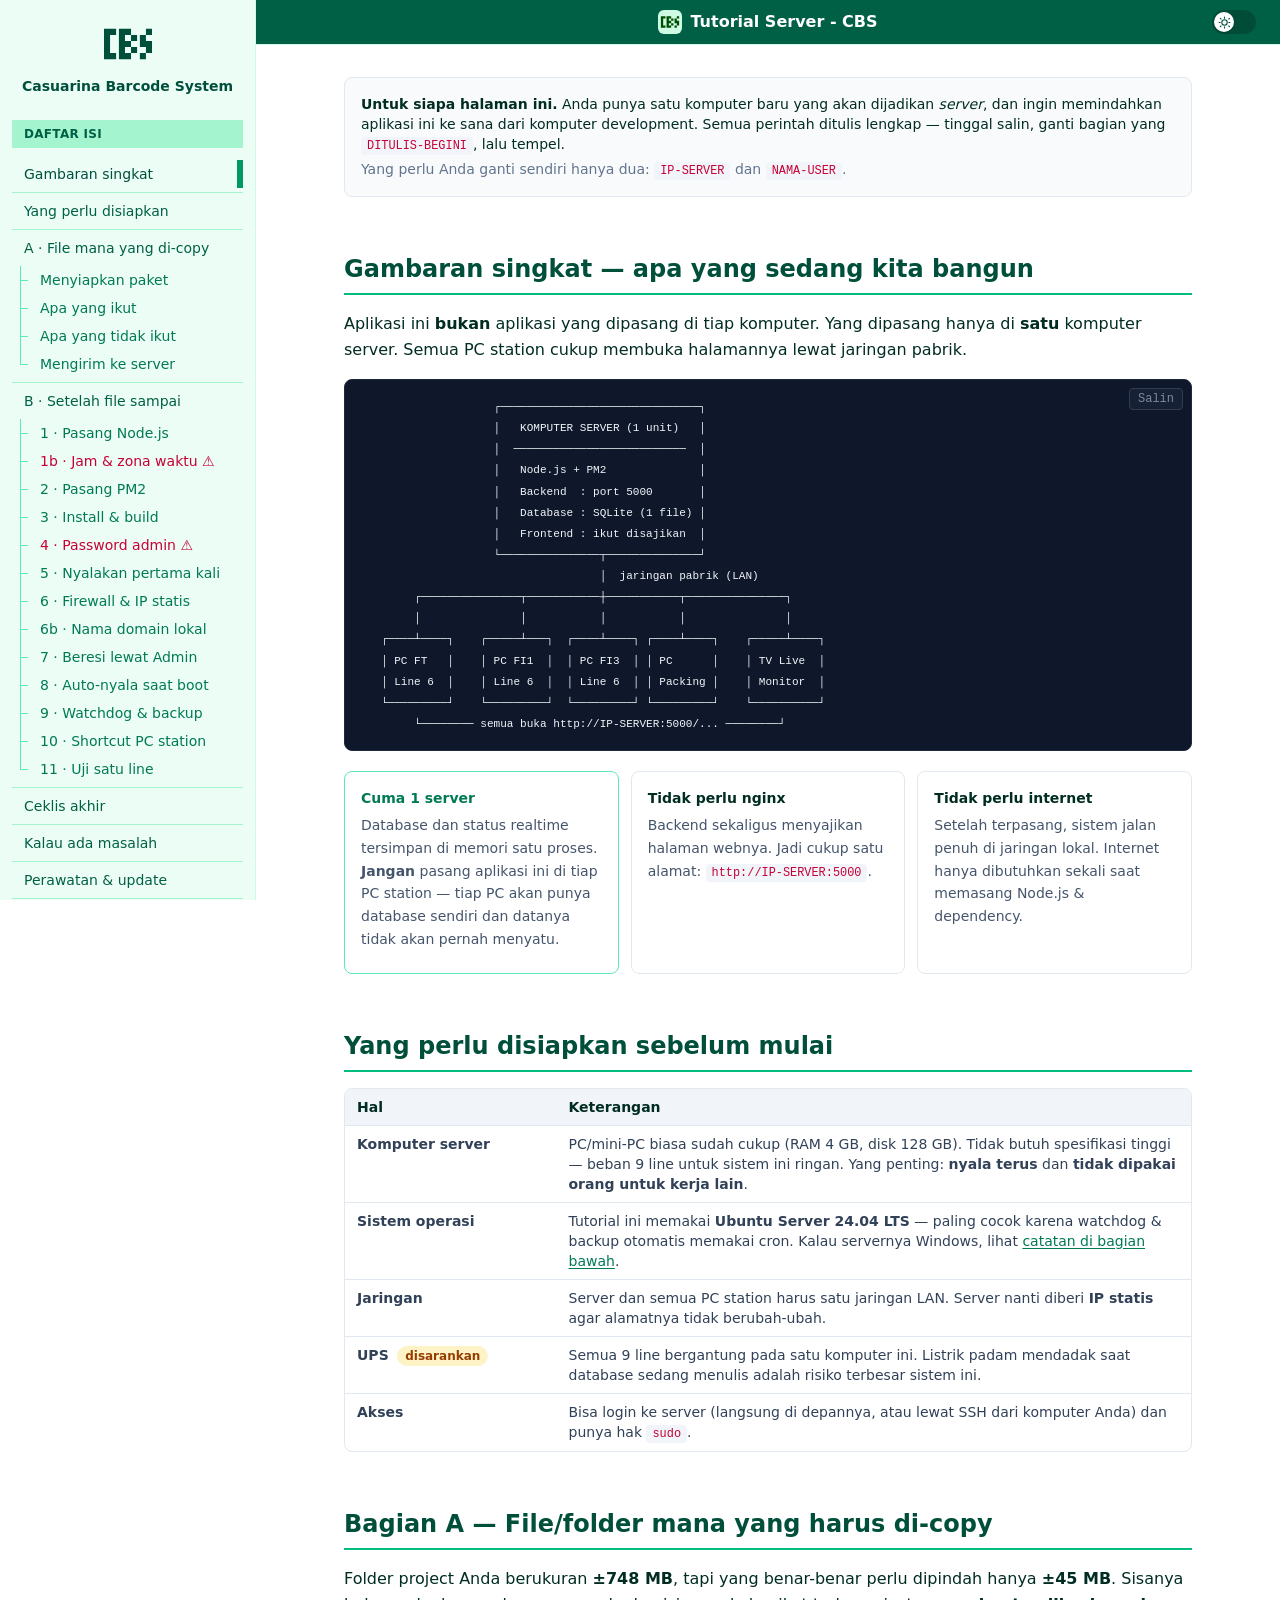
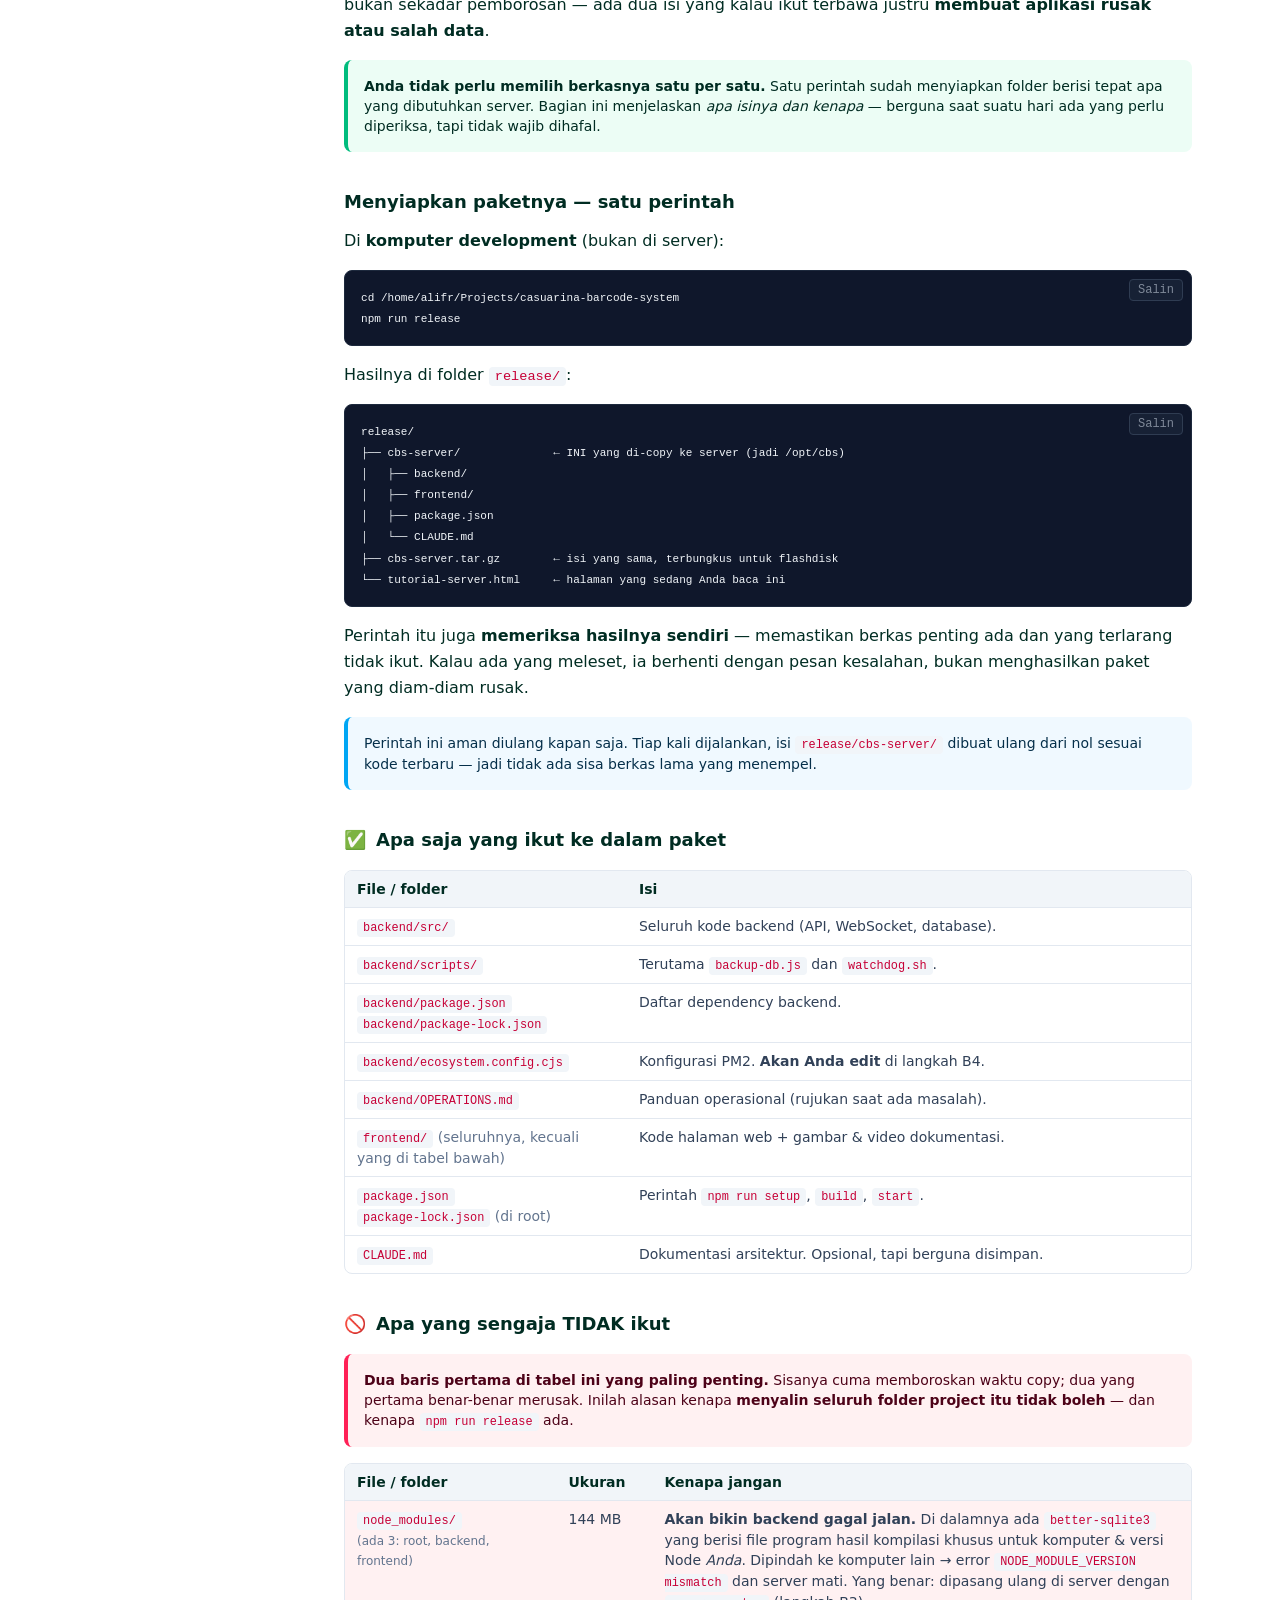
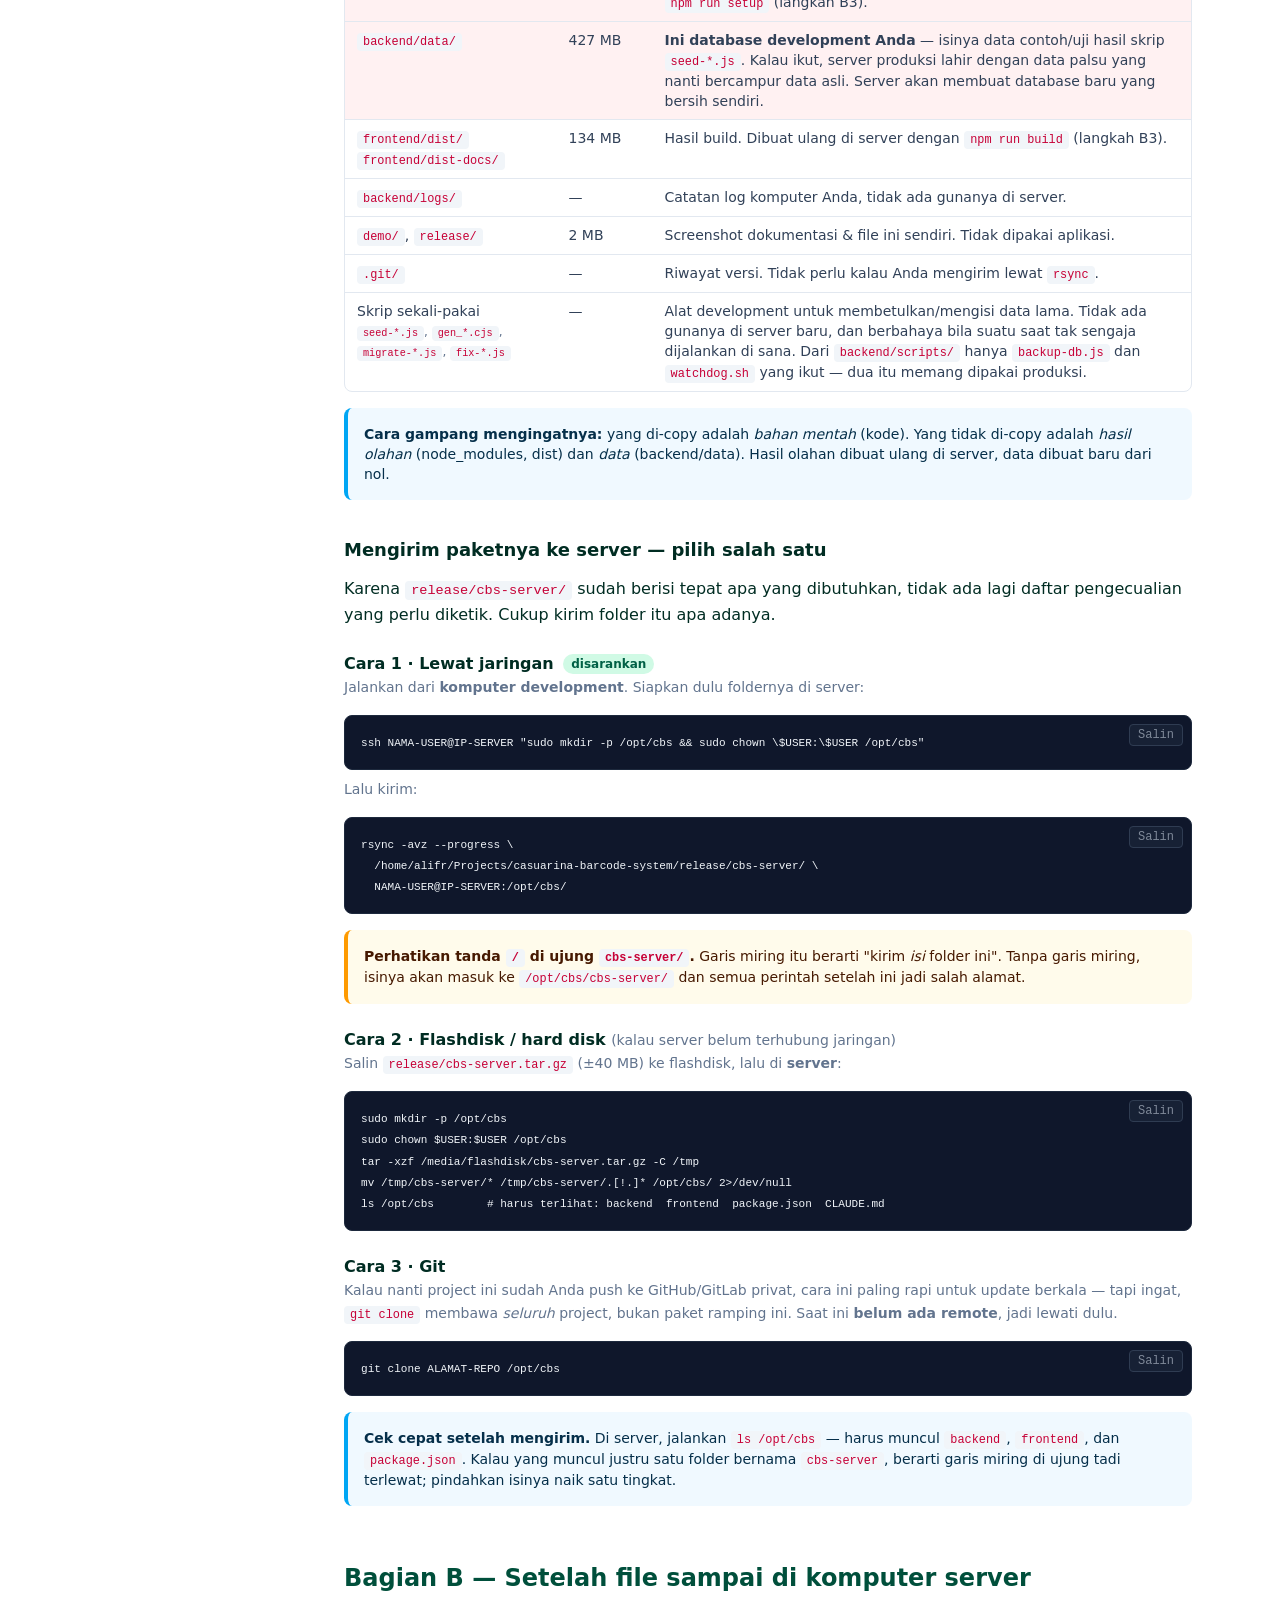
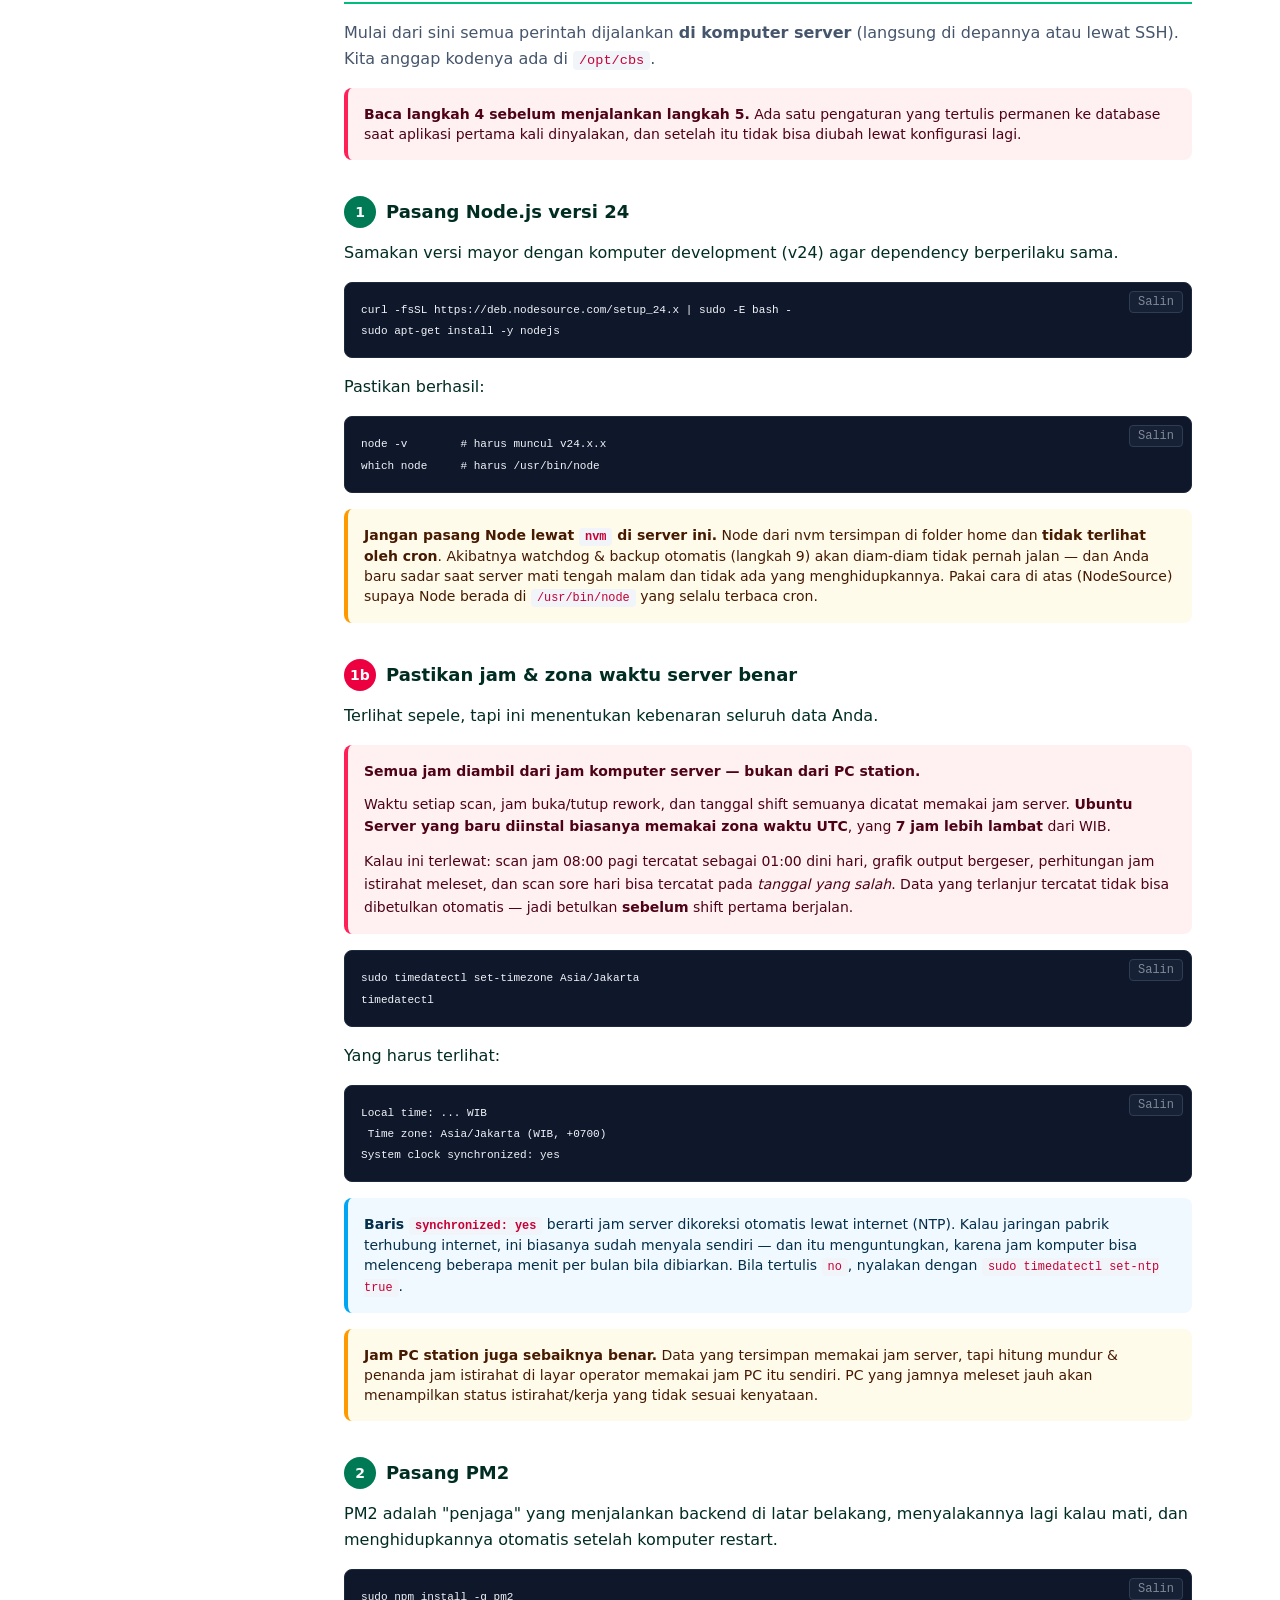
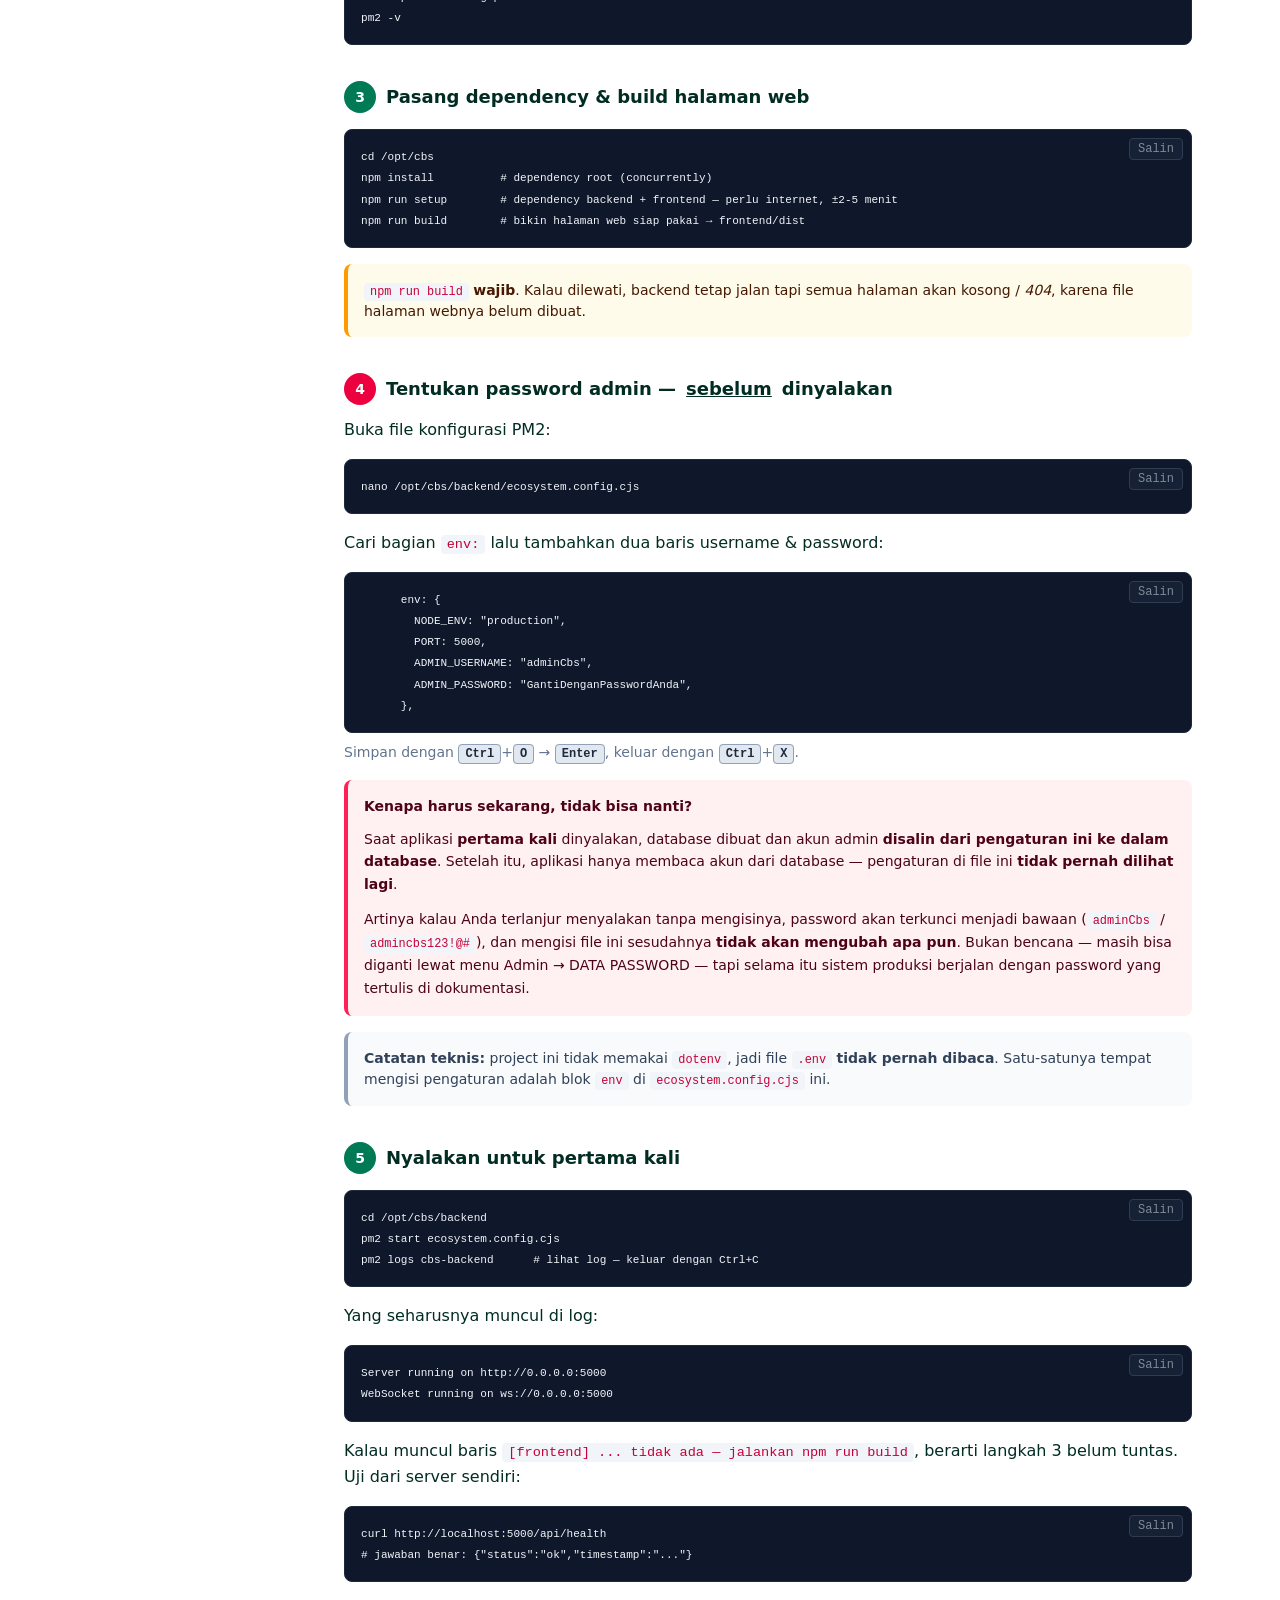
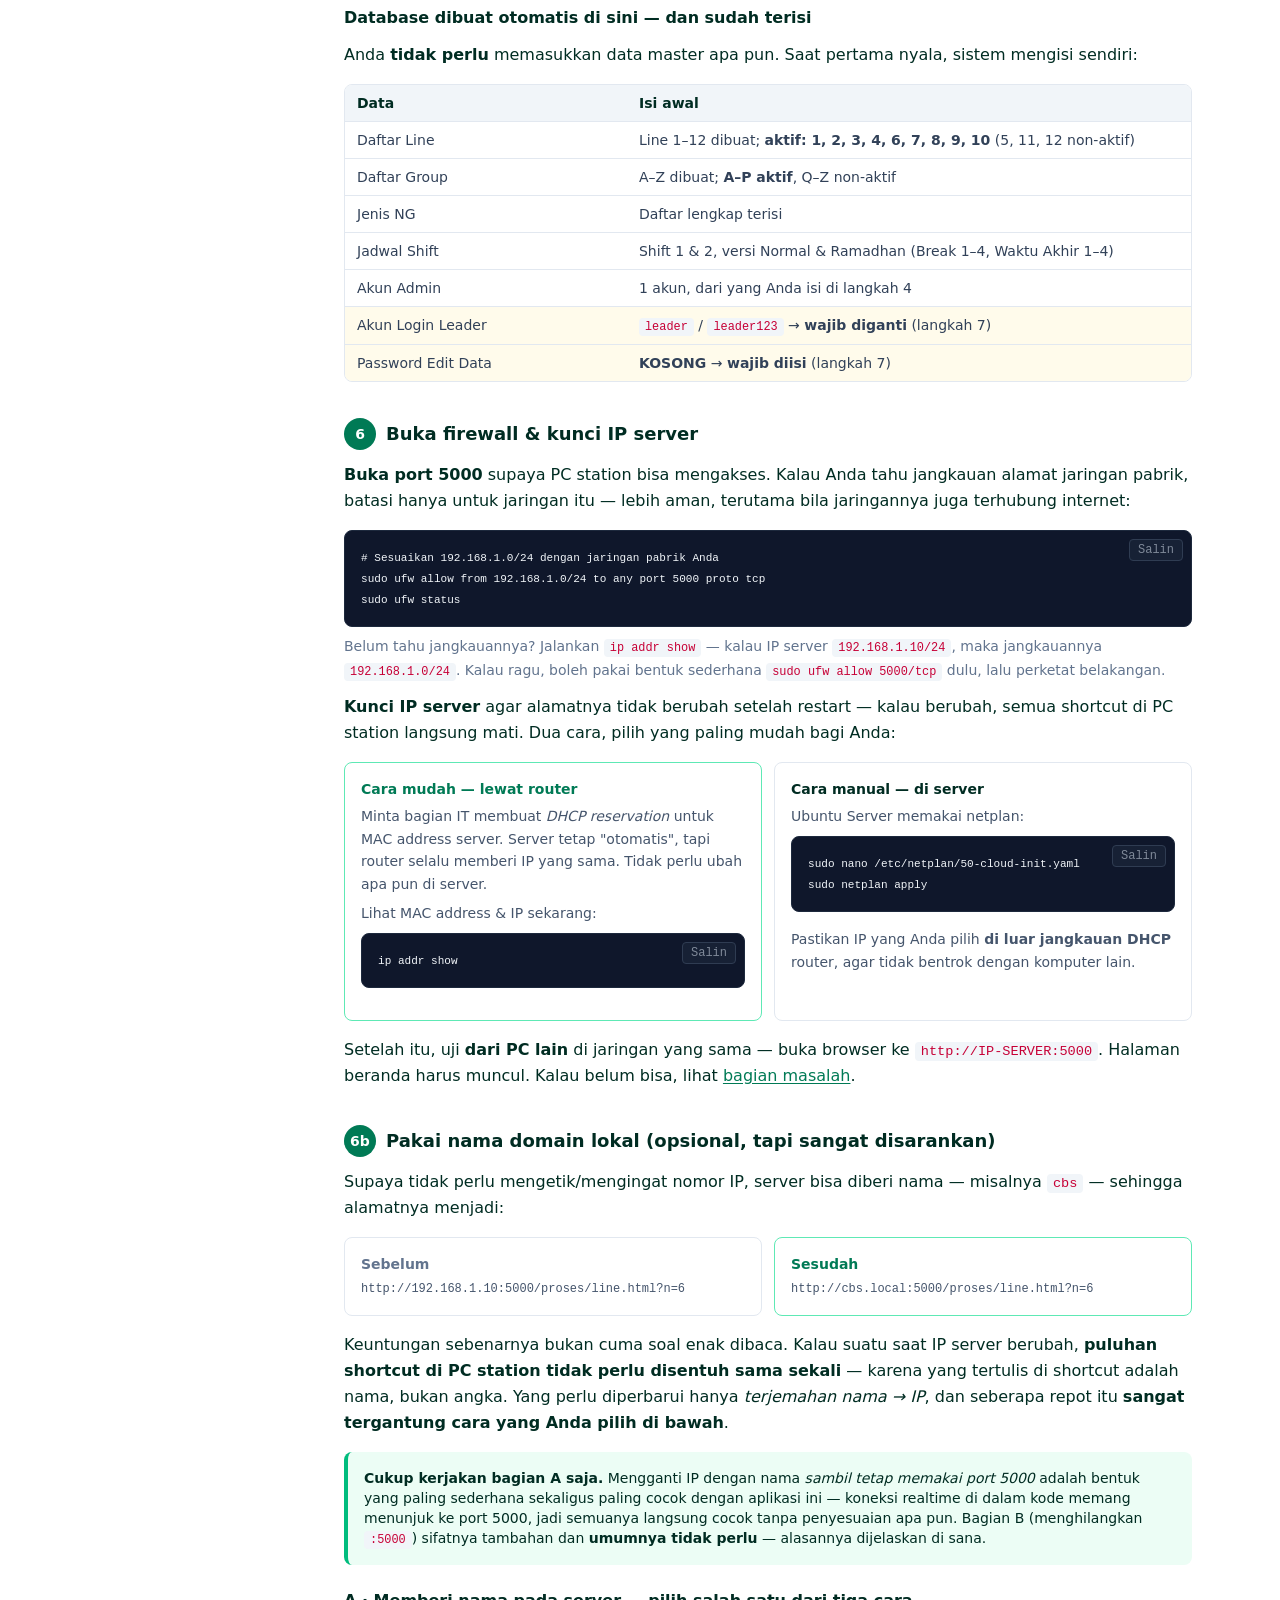
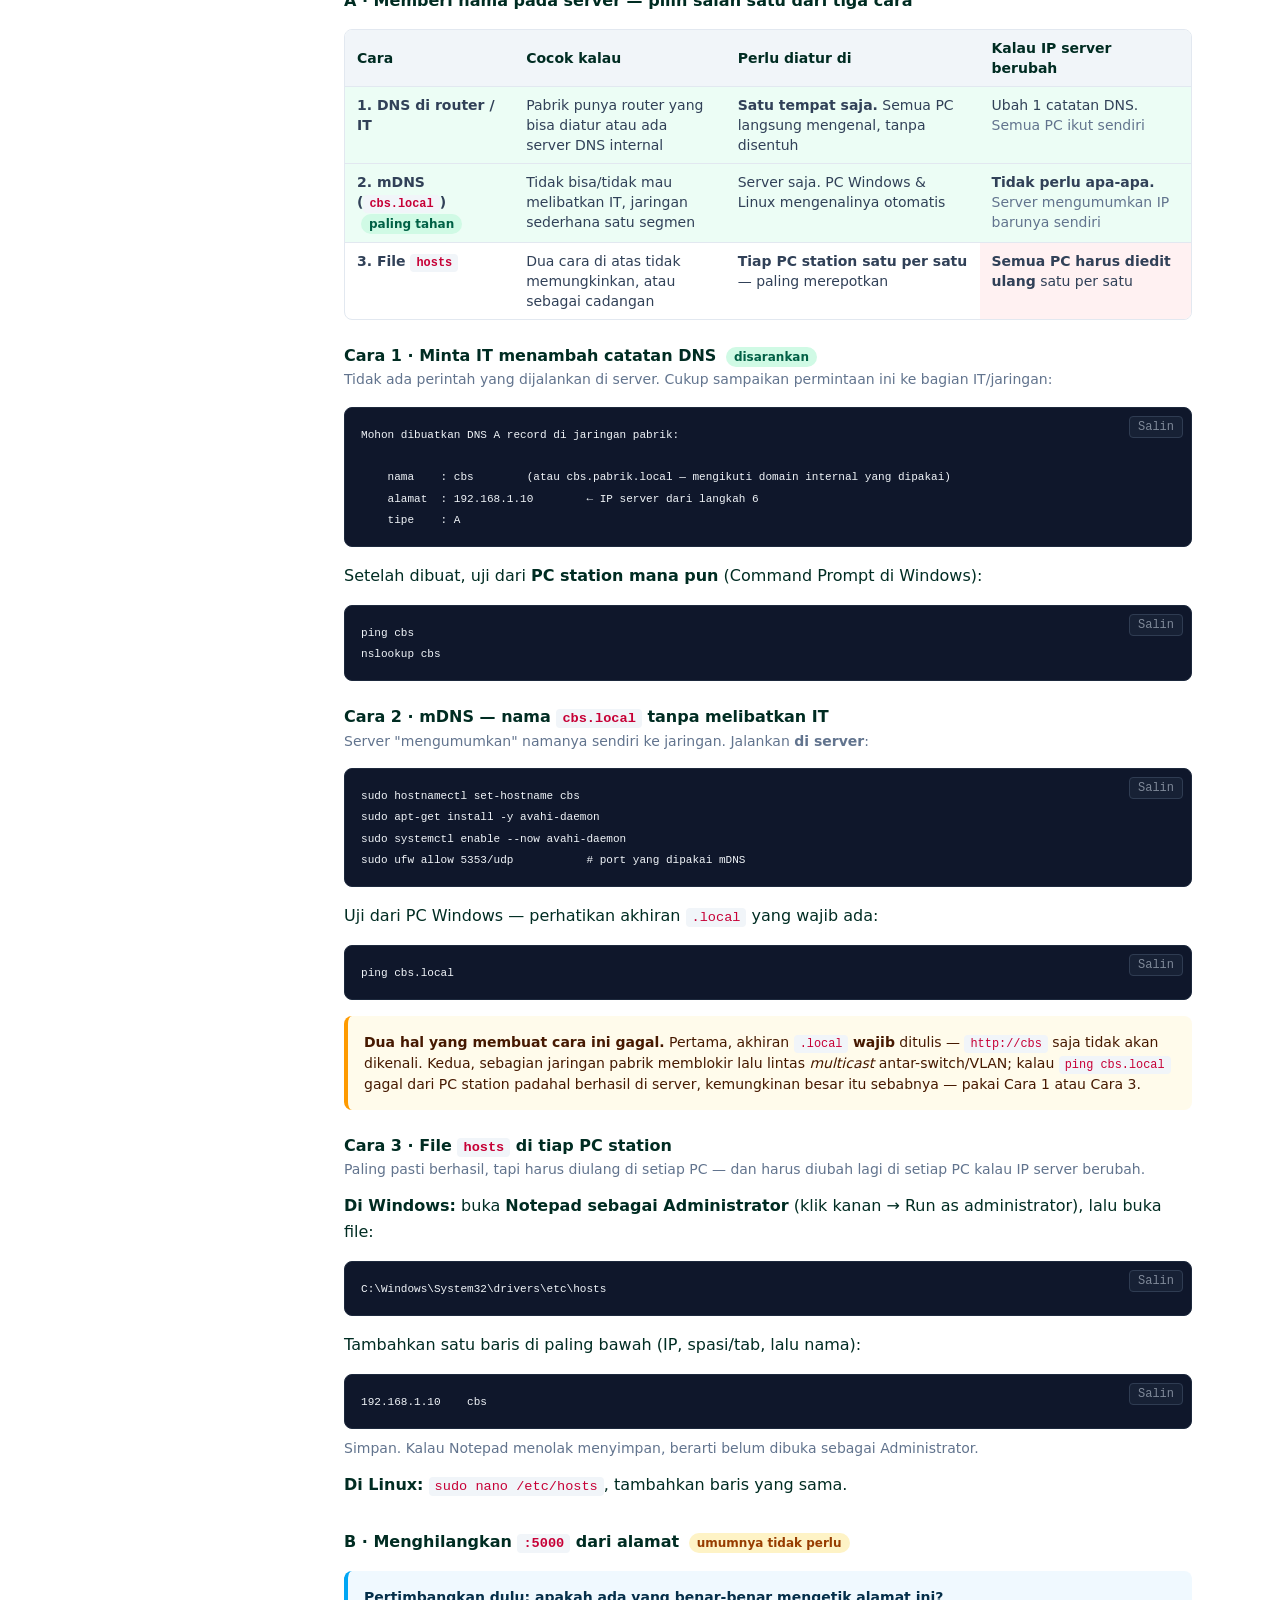
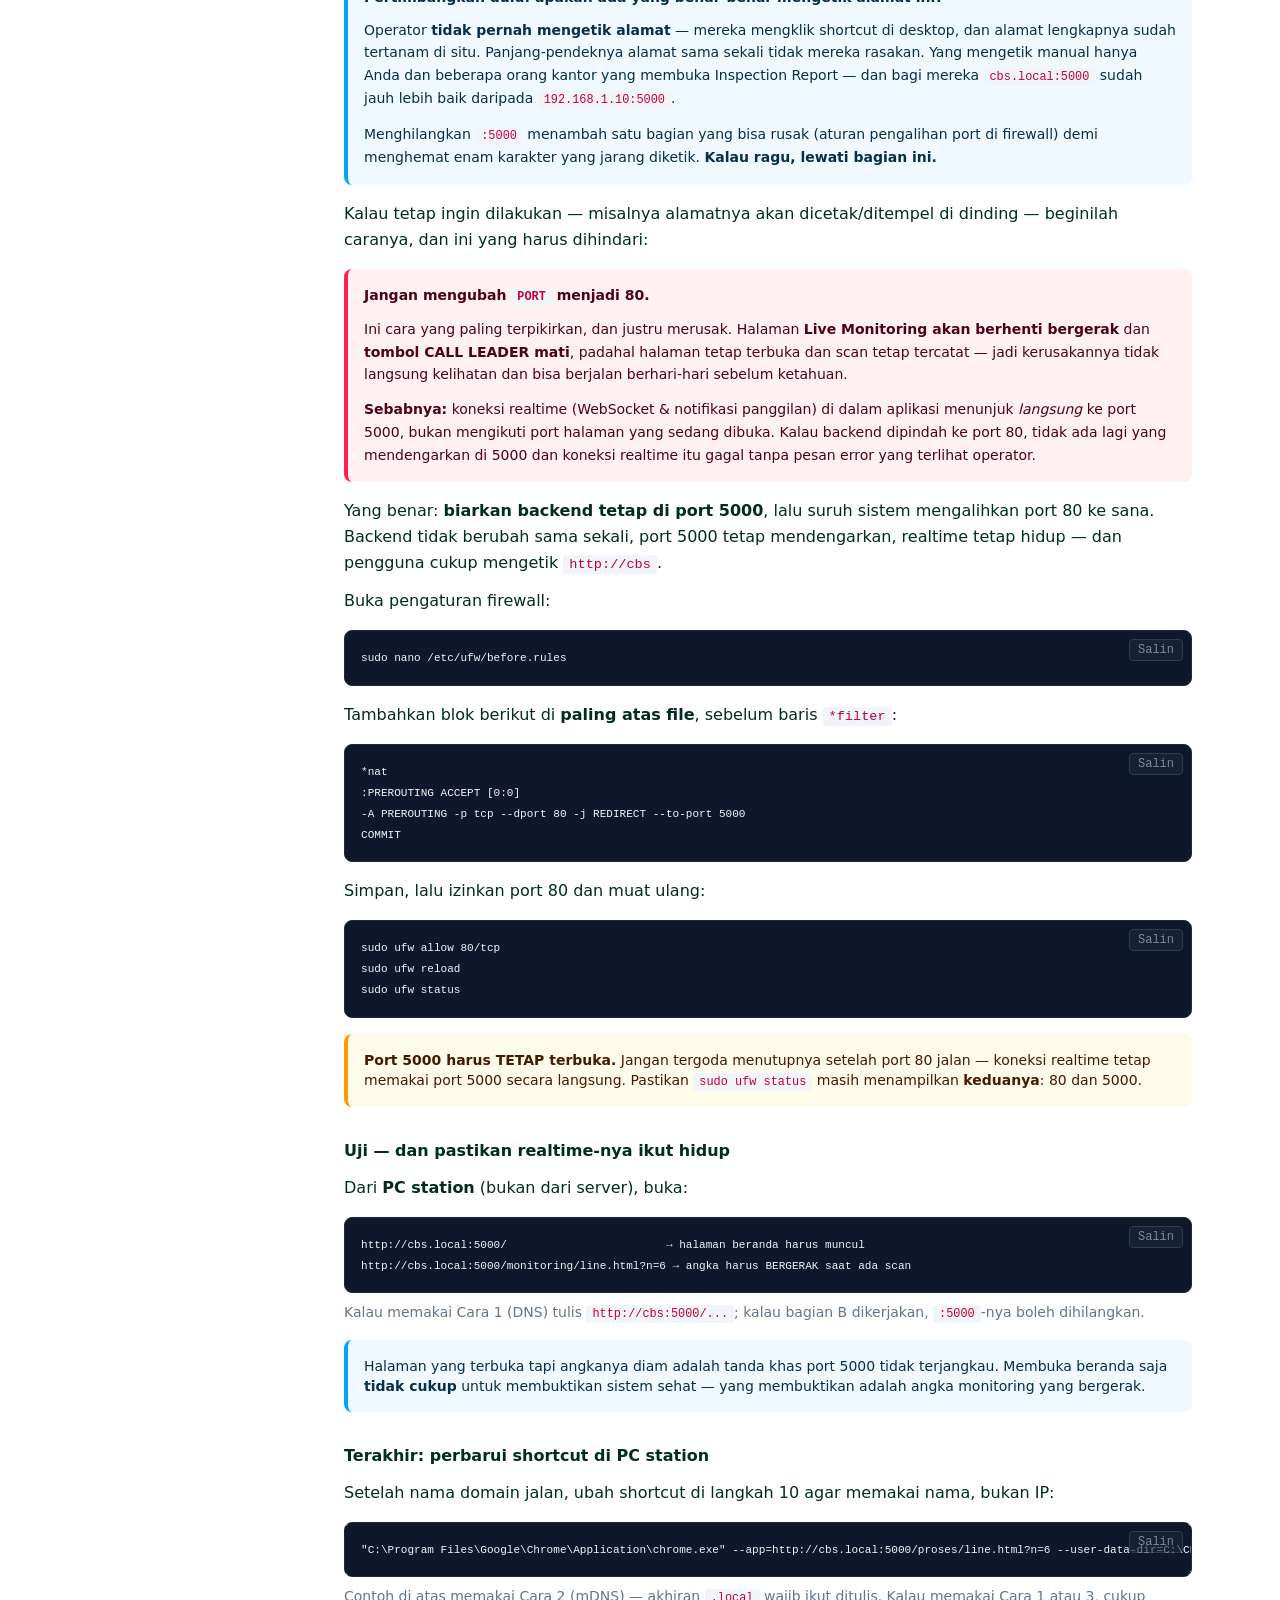
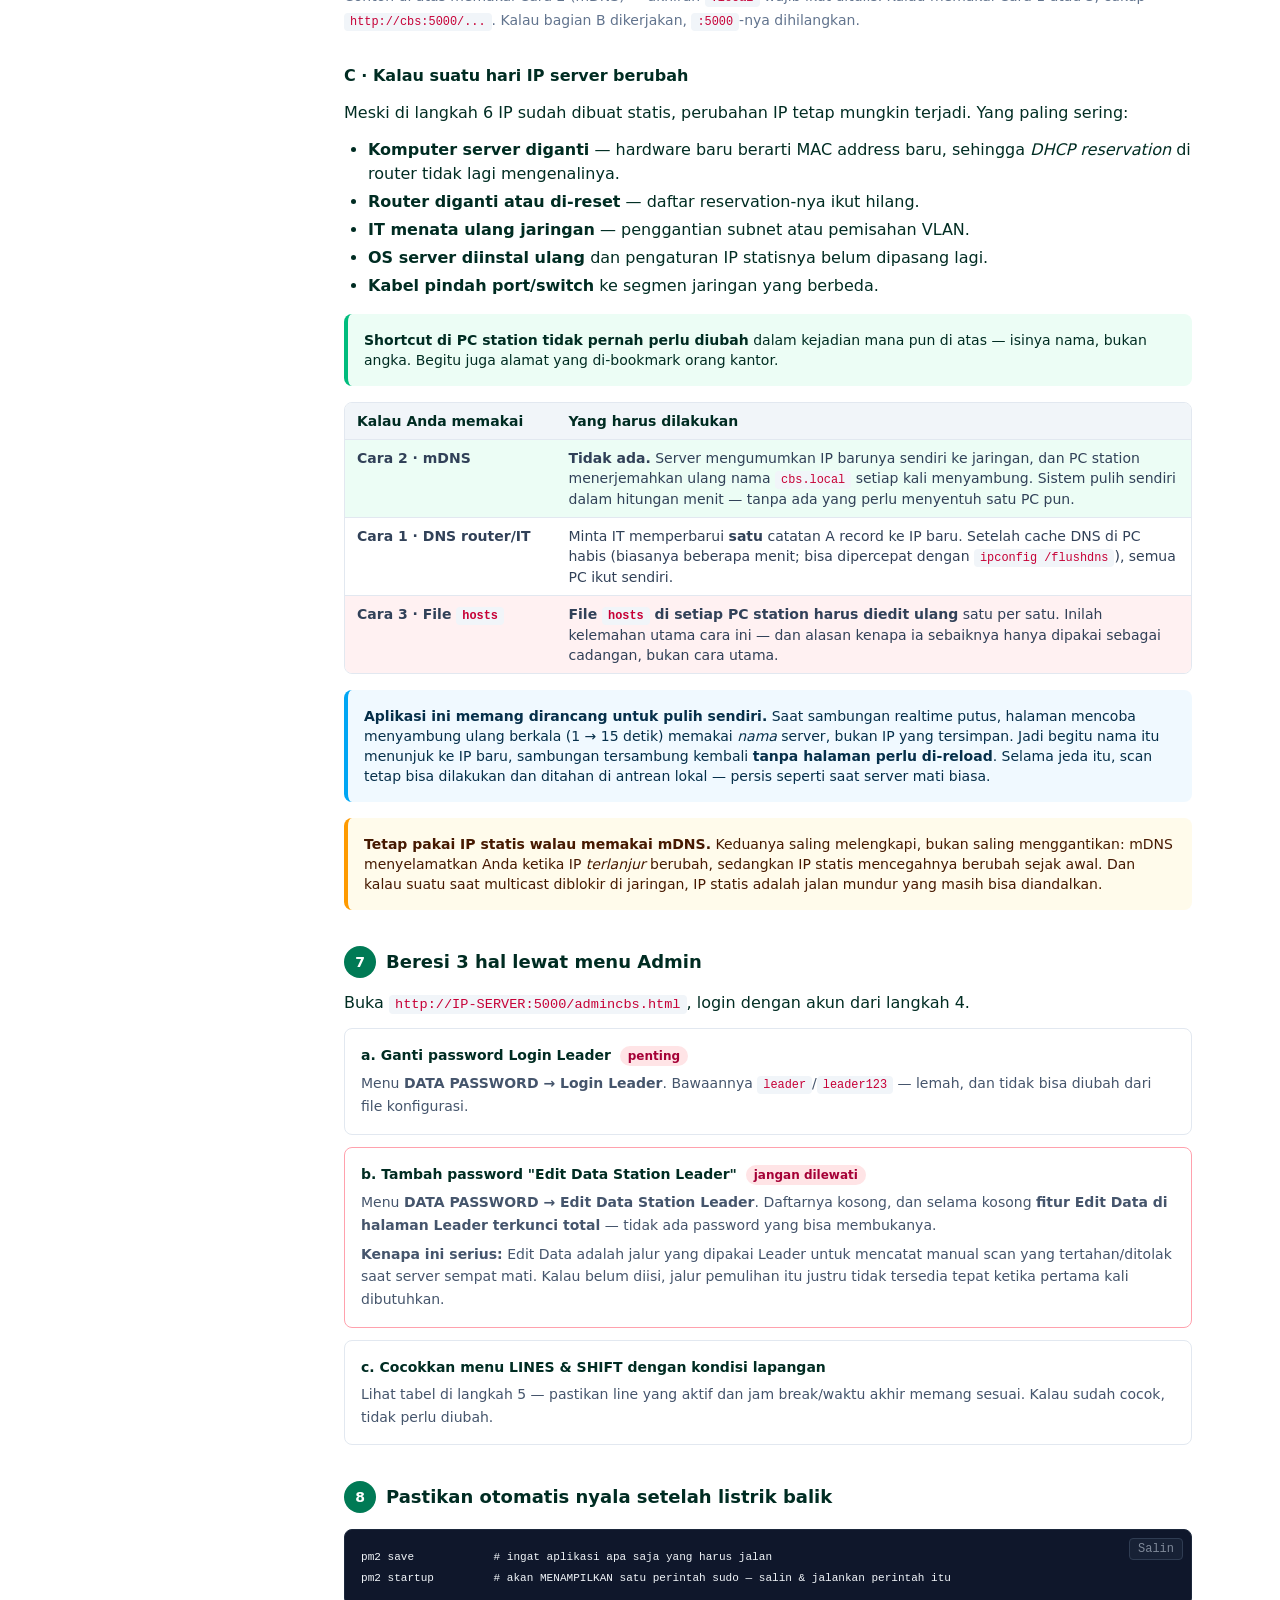
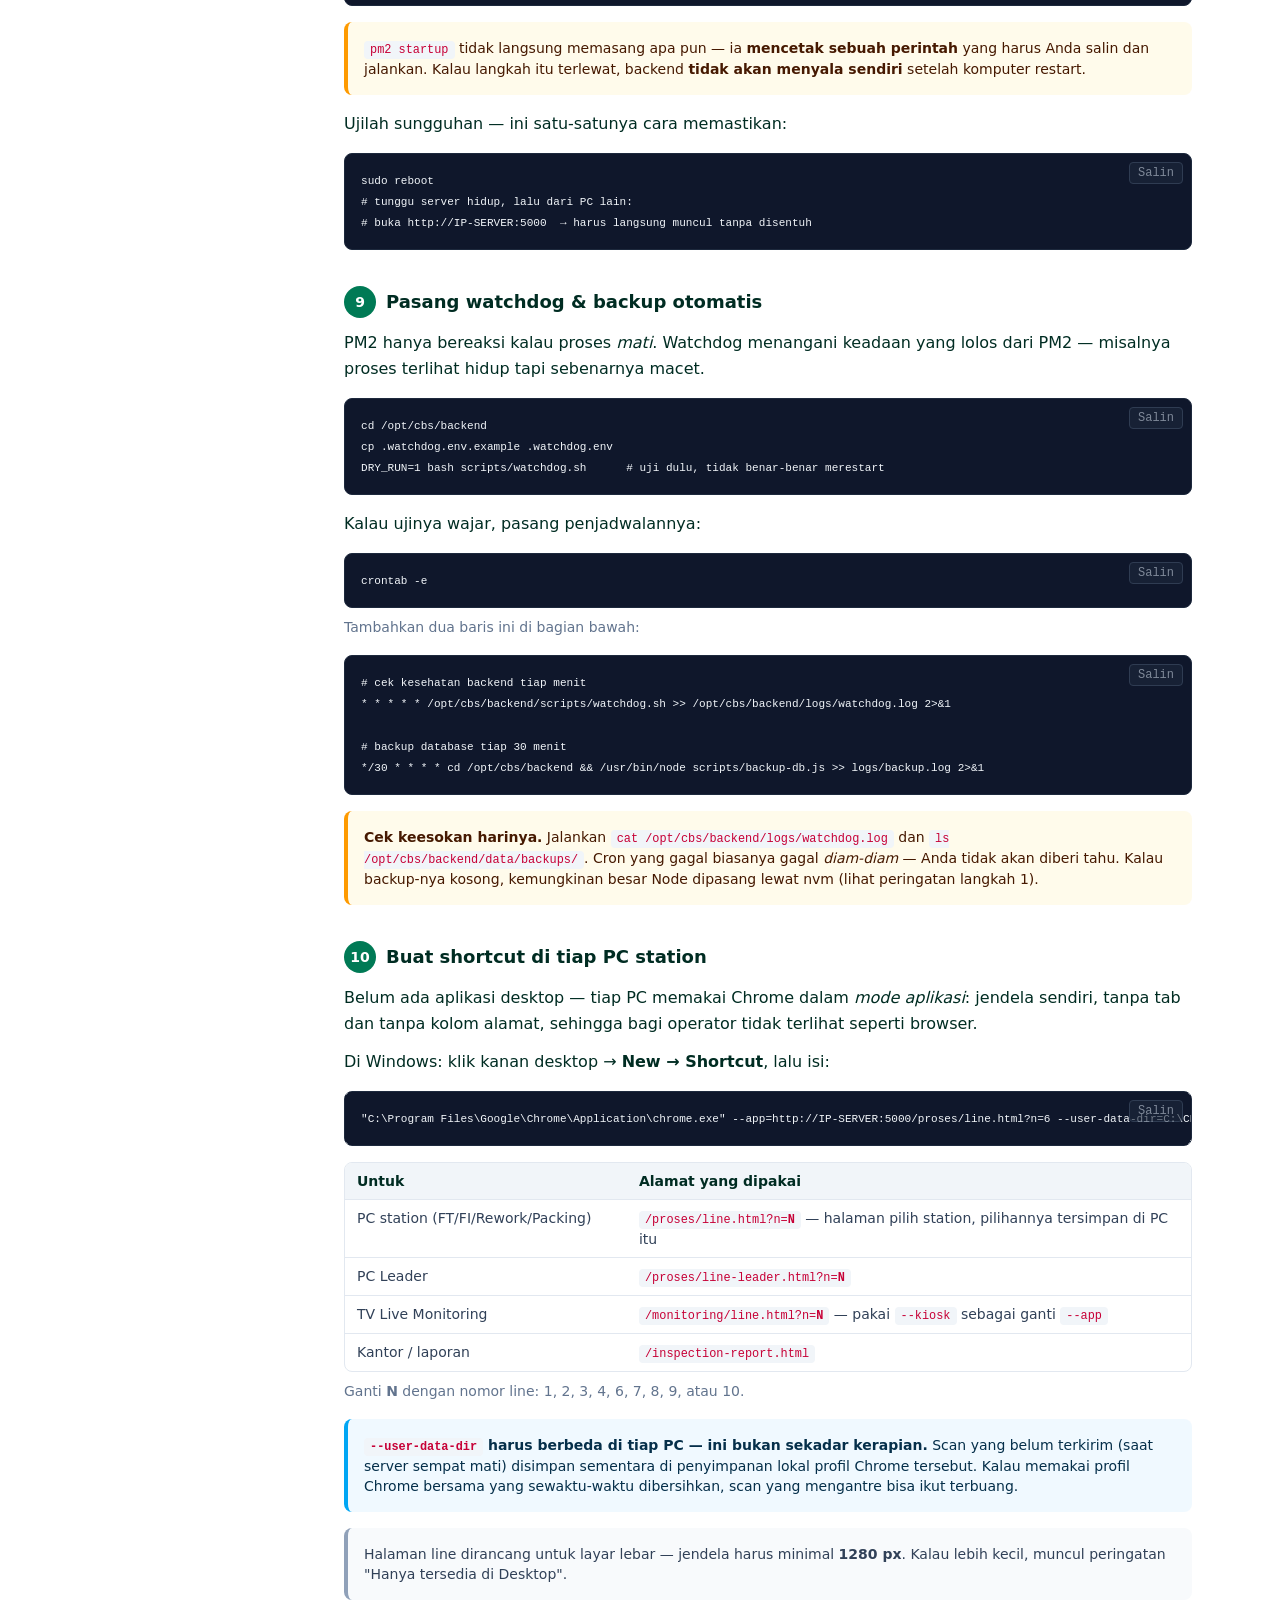
==== commit a8f23899: "deploy docs 2026-08-03_18-08-24" ====
--- a/tutorial-server/index.html
+++ b/tutorial-server/index.html
@@ -6,7 +6,7 @@
 <title>Tutorial Server - CBS</title>
 <meta name="description" content="Tutorial memasang Casuarina Barcode System di komputer server, langkah demi langkah.">
 <style>/*! tailwindcss v4.2.2 | MIT License | https://tailwindcss.com */
-@layer properties{@supports (((-webkit-hyphens:none)) and (not (margin-trim:inline))) or ((-moz-orient:inline) and (not (color:rgb(from red r g b)))){*,:before,:after,::backdrop{--tw-translate-x:0;--tw-translate-y:0;--tw-translate-z:0;--tw-divide-y-reverse:0;--tw-border-style:solid;--tw-font-weight:initial;--tw-tracking:initial;--tw-shadow:0 0 #0000;--tw-shadow-color:initial;--tw-shadow-alpha:100%;--tw-inset-shadow:0 0 #0000;--tw-inset-shadow-color:initial;--tw-inset-shadow-alpha:100%;--tw-ring-color:initial;--tw-ring-shadow:0 0 #0000;--tw-inset-ring-color:initial;--tw-inset-ring-shadow:0 0 #0000;--tw-ring-inset:initial;--tw-ring-offset-width:0px;--tw-ring-offset-color:#fff;--tw-ring-offset-shadow:0 0 #0000;--tw-leading:initial;--tw-space-y-reverse:0}}}@layer theme{:root,:host{--font-sans:ui-sans-serif, system-ui, sans-serif, "Apple Color Emoji", "Segoe UI Emoji", "Segoe UI Symbol", "Noto Color Emoji";--font-mono:ui-monospace, SFMono-Regular, Menlo, Monaco, Consolas, "Liberation Mono", "Courier New", monospace;--color-amber-50:oklch(98.7% .022 95.277);--color-amber-100:oklch(96.2% .059 95.617);--color-amber-200:oklch(92.4% .12 95.746);--color-amber-500:oklch(76.9% .188 70.08);--color-amber-800:oklch(47.3% .137 46.201);--color-amber-900:oklch(41.4% .112 45.904);--color-amber-950:oklch(27.9% .077 45.635);--color-emerald-50:oklch(97.9% .021 166.113);--color-emerald-100:oklch(95% .052 163.051);--color-emerald-200:oklch(90.5% .093 164.15);--color-emerald-300:oklch(84.5% .143 164.978);--color-emerald-400:oklch(76.5% .177 163.223);--color-emerald-500:oklch(69.6% .17 162.48);--color-emerald-600:oklch(59.6% .145 163.225);--color-emerald-700:oklch(50.8% .118 165.612);--color-emerald-800:oklch(43.2% .095 166.913);--color-emerald-900:oklch(37.8% .077 168.94);--color-emerald-950:oklch(26.2% .051 172.552);--color-sky-50:oklch(97.7% .013 236.62);--color-sky-100:oklch(95.1% .026 236.824);--color-sky-500:oklch(68.5% .169 237.323);--color-sky-950:oklch(29.3% .066 243.157);--color-rose-50:oklch(96.9% .015 12.422);--color-rose-100:oklch(94.1% .03 12.58);--color-rose-200:oklch(89.2% .058 10.001);--color-rose-300:oklch(81% .117 11.638);--color-rose-400:oklch(71.2% .194 13.428);--color-rose-500:oklch(64.5% .246 16.439);--color-rose-600:oklch(58.6% .253 17.585);--color-rose-700:oklch(51.4% .222 16.935);--color-rose-800:oklch(45.5% .188 13.697);--color-rose-900:oklch(41% .159 10.272);--color-rose-950:oklch(27.1% .105 12.094);--color-slate-50:oklch(98.4% .003 247.858);--color-slate-100:oklch(96.8% .007 247.896);--color-slate-200:oklch(92.9% .013 255.508);--color-slate-300:oklch(86.9% .022 252.894);--color-slate-400:oklch(70.4% .04 256.788);--color-slate-500:oklch(55.4% .046 257.417);--color-slate-600:oklch(44.6% .043 257.281);--color-slate-700:oklch(37.2% .044 257.287);--color-slate-800:oklch(27.9% .041 260.031);--color-slate-900:oklch(20.8% .042 265.755);--color-slate-950:oklch(12.9% .042 264.695);--color-black:#000;--color-white:#fff;--spacing:.25rem;--container-3xl:48rem;--text-xs:.75rem;--text-xs--line-height:calc(1 / .75);--text-sm:.875rem;--text-sm--line-height:calc(1.25 / .875);--text-base:1rem;--text-base--line-height:calc(1.5 / 1);--text-lg:1.125rem;--text-lg--line-height:calc(1.75 / 1.125);--text-2xl:1.5rem;--text-2xl--line-height:calc(2 / 1.5);--font-weight-normal:400;--font-weight-medium:500;--font-weight-semibold:600;--font-weight-bold:700;--tracking-wide:.025em;--leading-relaxed:1.625;--radius-lg:.5rem;--default-transition-duration:.15s;--default-transition-timing-function:cubic-bezier(.4, 0, .2, 1);--default-font-family:var(--font-sans);--default-mono-font-family:var(--font-mono)}}@layer base{*,:after,:before,::backdrop{box-sizing:border-box;border:0 solid;margin:0;padding:0}::file-selector-button{box-sizing:border-box;border:0 solid;margin:0;padding:0}html,:host{-webkit-text-size-adjust:100%;tab-size:4;line-height:1.5;font-family:var(--default-font-family,ui-sans-serif, system-ui, sans-serif, "Apple Color Emoji", "Segoe UI Emoji", "Segoe UI Symbol", "Noto Color Emoji");font-feature-settings:var(--default-font-feature-settings,normal);font-variation-settings:var(--default-font-variation-settings,normal);-webkit-tap-highlight-color:transparent}hr{height:0;color:inherit;border-top-width:1px}abbr:where([title]){-webkit-text-decoration:underline dotted;text-decoration:underline dotted}h1,h2,h3,h4,h5,h6{font-size:inherit;font-weight:inherit}a{color:inherit;-webkit-text-decoration:inherit;-webkit-text-decoration:inherit;-webkit-text-decoration:inherit;text-decoration:inherit}b,strong{font-weight:bolder}code,kbd,samp,pre{font-family:var(--default-mono-font-family,ui-monospace, SFMono-Regular, Menlo, Monaco, Consolas, "Liberation Mono", "Courier New", monospace);font-feature-settings:var(--default-mono-font-feature-settings,normal);font-variation-settings:var(--default-mono-font-variation-settings,normal);font-size:1em}small{font-size:80%}sub,sup{vertical-align:baseline;font-size:75%;line-height:0;position:relative}sub{bottom:-.25em}sup{top:-.5em}table{text-indent:0;border-color:inherit;border-collapse:collapse}:-moz-focusring{outline:auto}progress{vertical-align:baseline}summary{display:list-item}ol,ul,menu{list-style:none}img,svg,video,canvas,audio,iframe,embed,object{vertical-align:middle;display:block}img,video{max-width:100%;height:auto}button,input,select,optgroup,textarea{font:inherit;font-feature-settings:inherit;font-variation-settings:inherit;letter-spacing:inherit;color:inherit;opacity:1;background-color:#0000;border-radius:0}::file-selector-button{font:inherit;font-feature-settings:inherit;font-variation-settings:inherit;letter-spacing:inherit;color:inherit;opacity:1;background-color:#0000;border-radius:0}:where(select:is([multiple],[size])) optgroup{font-weight:bolder}:where(select:is([multiple],[size])) optgroup option{padding-inline-start:20px}::file-selector-button{margin-inline-end:4px}::placeholder{opacity:1}@supports (not ((-webkit-appearance:-apple-pay-button))) or (contain-intrinsic-size:1px){::placeholder{color:currentColor}@supports (color:color-mix(in lab, red, red)){::placeholder{color:color-mix(in oklab, currentcolor 50%, transparent)}}}textarea{resize:vertical}::-webkit-search-decoration{-webkit-appearance:none}::-webkit-date-and-time-value{min-height:1lh;text-align:inherit}::-webkit-datetime-edit{display:inline-flex}::-webkit-datetime-edit-fields-wrapper{padding:0}::-webkit-datetime-edit{padding-block:0}::-webkit-datetime-edit-year-field{padding-block:0}::-webkit-datetime-edit-month-field{padding-block:0}::-webkit-datetime-edit-day-field{padding-block:0}::-webkit-datetime-edit-hour-field{padding-block:0}::-webkit-datetime-edit-minute-field{padding-block:0}::-webkit-datetime-edit-second-field{padding-block:0}::-webkit-datetime-edit-millisecond-field{padding-block:0}::-webkit-datetime-edit-meridiem-field{padding-block:0}::-webkit-calendar-picker-indicator{line-height:1}:-moz-ui-invalid{box-shadow:none}button,input:where([type=button],[type=reset],[type=submit]){appearance:button}::file-selector-button{appearance:button}::-webkit-inner-spin-button{height:auto}::-webkit-outer-spin-button{height:auto}[hidden]:where(:not([hidden=until-found])){display:none!important}body{font-family:Inter,ui-sans-serif,system-ui,-apple-system,Segoe UI,Roboto,sans-serif}main h2{margin-top:calc(var(--spacing) * 14);margin-bottom:calc(var(--spacing) * 4);scroll-margin-top:calc(var(--spacing) * 24);border-bottom-style:var(--tw-border-style);border-bottom-width:2px;border-color:var(--color-emerald-500);padding-bottom:calc(var(--spacing) * 2);font-size:var(--text-2xl);line-height:var(--tw-leading,var(--text-2xl--line-height));--tw-font-weight:var(--font-weight-bold);font-weight:var(--font-weight-bold);color:var(--color-emerald-900)}main h2:where(.dark,.dark *){color:var(--color-emerald-300)}main h3{margin-top:calc(var(--spacing) * 9);margin-bottom:calc(var(--spacing) * 3);scroll-margin-top:calc(var(--spacing) * 24);align-items:center;gap:calc(var(--spacing) * 2.5);font-size:var(--text-lg);line-height:var(--tw-leading,var(--text-lg--line-height));--tw-font-weight:var(--font-weight-semibold);font-weight:var(--font-weight-semibold);display:flex}main h4{margin-top:calc(var(--spacing) * 6);margin-bottom:calc(var(--spacing) * 2);font-size:var(--text-base);line-height:var(--tw-leading,var(--text-base--line-height));--tw-font-weight:var(--font-weight-semibold);font-weight:var(--font-weight-semibold)}main h6{margin-bottom:calc(var(--spacing) * 1.5);font-size:var(--text-sm);line-height:var(--tw-leading,var(--text-sm--line-height));--tw-font-weight:var(--font-weight-semibold);font-weight:var(--font-weight-semibold)}main p{margin-block:calc(var(--spacing) * 3);--tw-leading:var(--leading-relaxed);line-height:var(--leading-relaxed)}main a{color:var(--color-emerald-700);text-underline-offset:2px;text-decoration-line:underline}main a:where(.dark,.dark *){color:var(--color-emerald-400)}main ul:not(.ceklis){margin-block:calc(var(--spacing) * 3);list-style-type:disc}:where(main ul:not(.ceklis)>:not(:last-child)){--tw-space-y-reverse:0;margin-block-start:calc(calc(var(--spacing) * 1) * var(--tw-space-y-reverse));margin-block-end:calc(calc(var(--spacing) * 1) * calc(1 - var(--tw-space-y-reverse)))}main ul:not(.ceklis){padding-left:calc(var(--spacing) * 6)}code{background-color:var(--color-slate-100);padding-inline:calc(var(--spacing) * 1.5);padding-block:calc(var(--spacing) * .5);font-family:var(--font-mono);color:var(--color-rose-700);border-radius:.25rem;font-size:.85em}code:where(.dark,.dark *){background-color:var(--color-slate-800);color:var(--color-rose-300)}pre{margin-block:calc(var(--spacing) * 4);border-radius:var(--radius-lg);border-style:var(--tw-border-style);border-width:1px;border-color:var(--color-slate-800);background-color:var(--color-slate-900);padding:calc(var(--spacing) * 4);padding-right:calc(var(--spacing) * 16);--tw-leading:var(--leading-relaxed);font-size:.8125rem;line-height:var(--leading-relaxed);color:var(--color-slate-100);position:relative;overflow-x:auto}pre:where(.dark,.dark *){background-color:var(--color-black)}pre code{padding:calc(var(--spacing) * 0);color:inherit;background-color:#0000}kbd{border-style:var(--tw-border-style);border-width:1px;border-color:var(--color-slate-400);background-color:var(--color-slate-200);padding-inline:calc(var(--spacing) * 1.5);padding-block:calc(var(--spacing) * .5);font-size:var(--text-xs);line-height:var(--tw-leading,var(--text-xs--line-height));--tw-font-weight:var(--font-weight-semibold);font-weight:var(--font-weight-semibold);color:var(--color-slate-800);border-radius:.25rem}kbd:where(.dark,.dark *){border-color:var(--color-slate-600);background-color:var(--color-slate-700);color:var(--color-slate-100)}}@layer components{.logo-topeng{-webkit-mask-image:var(--logo);-webkit-mask-image:var(--logo);mask-image:var(--logo);-webkit-mask-image:var(--logo);-webkit-mask-position:50%;mask-position:50%;-webkit-mask-size:contain;mask-size:contain;-webkit-mask-repeat:no-repeat;mask-repeat:no-repeat}.toc{cursor:pointer;border-radius:var(--radius-lg);padding-inline:calc(var(--spacing) * 3);padding-block:calc(var(--spacing) * 1);font-size:var(--text-base);line-height:var(--tw-leading,var(--text-base--line-height));--tw-font-weight:var(--font-weight-medium);font-weight:var(--font-weight-medium);color:var(--color-emerald-800);transition-property:color,background-color,border-color,outline-color,text-decoration-color,fill,stroke,--tw-gradient-from,--tw-gradient-via,--tw-gradient-to;transition-timing-function:var(--tw-ease,var(--default-transition-timing-function));transition-duration:var(--tw-duration,var(--default-transition-duration));text-decoration-line:none;display:block}@media (hover:hover){.toc:hover{background-color:var(--color-emerald-100)}}@media (min-width:48rem){.toc{font-size:var(--text-sm);line-height:var(--tw-leading,var(--text-sm--line-height))}}.toc:where(.dark,.dark *){color:var(--color-slate-200)}@media (hover:hover){.toc:where(.dark,.dark *):hover{background-color:var(--color-slate-700)}}.toc-awas{color:var(--color-rose-700)}.toc-awas:where(.dark,.dark *){color:var(--color-rose-400)}.toc-anak{padding-left:calc(var(--spacing) * 4);position:relative}.toc-anak>.toc{font-size:var(--text-sm);line-height:var(--tw-leading,var(--text-sm--line-height));color:var(--color-emerald-700)}@media (hover:hover){.toc-anak>.toc:hover{background-color:var(--color-emerald-300)}}.toc-anak>.toc:where(.dark,.dark *){color:var(--color-slate-300)}@media (hover:hover){.toc-anak>.toc:where(.dark,.dark *):hover{background-color:var(--color-slate-950)}}.toc-anak>.toc-awas{color:var(--color-rose-700)}.toc-anak>.toc-awas:where(.dark,.dark *){color:var(--color-rose-400)}.toc-anak:before,.toc-anak:after{content:"";pointer-events:none;left:calc(var(--spacing) * 2);background-color:var(--color-emerald-300);position:absolute}:is():where(.dark,.dark *){background-color:var(--color-slate-600)}.toc-anak:before{top:calc(var(--spacing) * 0);bottom:calc(var(--spacing) * 0);width:1px}.toc-anak.toc-akhir:before{height:calc(var(--spacing) * 3.5);bottom:auto}.toc-anak:after{top:calc(var(--spacing) * 3.5);height:1px;width:calc(var(--spacing) * 2)}.toc.aktif{border-right-style:var(--tw-border-style);border-right-width:6px;border-color:var(--color-emerald-600);color:var(--color-emerald-900);background-color:#0000;border-radius:0}.toc.aktif:where(.dark,.dark *){border-color:var(--color-slate-300);color:var(--color-white);background-color:#0000}.langkah{height:calc(var(--spacing) * 8);width:calc(var(--spacing) * 8);background-color:var(--color-emerald-700);font-size:var(--text-sm);line-height:var(--tw-leading,var(--text-sm--line-height));--tw-font-weight:var(--font-weight-bold);font-weight:var(--font-weight-bold);color:var(--color-white);border-radius:3.40282e38px;flex-shrink:0;justify-content:center;align-items:center;display:inline-flex}.langkah-merah{background-color:var(--color-rose-600)}.callout{margin-block:calc(var(--spacing) * 4);border-radius:var(--radius-lg);border-left-style:var(--tw-border-style);padding:calc(var(--spacing) * 4);font-size:var(--text-sm);line-height:var(--tw-leading,var(--text-sm--line-height));border-left-width:4px}.callout p:first-child{margin-top:calc(var(--spacing) * 0)}.callout p:last-child{margin-bottom:calc(var(--spacing) * 0)}.callout-info{border-color:var(--color-sky-500);background-color:var(--color-sky-50);color:var(--color-sky-950)}.callout-info:where(.dark,.dark *){background-color:#052f4a66}@supports (color:color-mix(in lab, red, red)){.callout-info:where(.dark,.dark *){background-color:color-mix(in oklab, var(--color-sky-950) 40%, transparent)}}.callout-info:where(.dark,.dark *){color:var(--color-sky-100)}.callout-warn{border-color:var(--color-amber-500);background-color:var(--color-amber-50);color:var(--color-amber-950)}.callout-warn:where(.dark,.dark *){background-color:#46190166}@supports (color:color-mix(in lab, red, red)){.callout-warn:where(.dark,.dark *){background-color:color-mix(in oklab, var(--color-amber-950) 40%, transparent)}}.callout-warn:where(.dark,.dark *){color:var(--color-amber-100)}.callout-danger{border-color:var(--color-rose-500);background-color:var(--color-rose-50);color:var(--color-rose-950)}.callout-danger:where(.dark,.dark *){background-color:#4d021866}@supports (color:color-mix(in lab, red, red)){.callout-danger:where(.dark,.dark *){background-color:color-mix(in oklab, var(--color-rose-950) 40%, transparent)}}.callout-danger:where(.dark,.dark *){color:var(--color-rose-100)}.callout-ok{border-color:var(--color-emerald-500);background-color:var(--color-emerald-50);color:var(--color-emerald-950)}.callout-ok:where(.dark,.dark *){background-color:#002c2266}@supports (color:color-mix(in lab, red, red)){.callout-ok:where(.dark,.dark *){background-color:color-mix(in oklab, var(--color-emerald-950) 40%, transparent)}}.callout-ok:where(.dark,.dark *){color:var(--color-emerald-100)}.callout-netral{border-color:var(--color-slate-400);background-color:var(--color-slate-50);color:var(--color-slate-700)}.callout-netral:where(.dark,.dark *){background-color:var(--color-slate-800);color:var(--color-slate-300)}.kartu{border-radius:var(--radius-lg);border-style:var(--tw-border-style);border-width:1px;border-color:var(--color-slate-200);background-color:var(--color-white);padding:calc(var(--spacing) * 4);font-size:var(--text-sm);line-height:var(--tw-leading,var(--text-sm--line-height))}.kartu:where(.dark,.dark *){border-color:var(--color-slate-700);background-color:var(--color-slate-800)}.kartu p{margin-block:calc(var(--spacing) * 1.5);color:var(--color-slate-600)}.kartu p:where(.dark,.dark *){color:var(--color-slate-400)}.pil{margin-left:calc(var(--spacing) * 1);padding-inline:calc(var(--spacing) * 2);padding-block:calc(var(--spacing) * .5);vertical-align:middle;font-size:var(--text-xs);line-height:var(--tw-leading,var(--text-xs--line-height));--tw-font-weight:var(--font-weight-semibold);font-weight:var(--font-weight-semibold);border-radius:3.40282e38px;display:inline-block}.pil-emerald{background-color:var(--color-emerald-100);color:var(--color-emerald-800)}.pil-emerald:where(.dark,.dark *){background-color:var(--color-emerald-900);color:var(--color-emerald-200)}.pil-amber{background-color:var(--color-amber-100);color:var(--color-amber-800)}.pil-amber:where(.dark,.dark *){background-color:var(--color-amber-900);color:var(--color-amber-200)}.pil-rose{background-color:var(--color-rose-100);color:var(--color-rose-800)}.pil-rose:where(.dark,.dark *){background-color:var(--color-rose-900);color:var(--color-rose-200)}.tbl-wrap{margin-block:calc(var(--spacing) * 4);border-radius:var(--radius-lg);border-style:var(--tw-border-style);border-width:1px;border-color:var(--color-slate-200);overflow-x:auto}.tbl-wrap:where(.dark,.dark *){border-color:var(--color-slate-700)}.tbl{border-collapse:collapse;width:100%;font-size:var(--text-sm);line-height:var(--tw-leading,var(--text-sm--line-height))}.tbl thead th{border-bottom-style:var(--tw-border-style);border-bottom-width:1px;border-color:var(--color-slate-200);background-color:var(--color-slate-100);padding-inline:calc(var(--spacing) * 3);padding-block:calc(var(--spacing) * 2);text-align:left;--tw-font-weight:var(--font-weight-semibold);font-weight:var(--font-weight-semibold)}.tbl thead th:where(.dark,.dark *){border-color:var(--color-slate-700);background-color:var(--color-slate-800)}.tbl td{border-bottom-style:var(--tw-border-style);border-bottom-width:1px;border-color:var(--color-slate-200);padding-inline:calc(var(--spacing) * 3);padding-block:calc(var(--spacing) * 2);vertical-align:top;color:var(--color-slate-700)}.tbl td:where(.dark,.dark *){border-color:var(--color-slate-700);color:var(--color-slate-300)}.tbl tbody tr:last-child td{border-bottom-style:var(--tw-border-style);border-bottom-width:0}.tbl td pre{margin-block:calc(var(--spacing) * 2)}.ceklis{margin-block:calc(var(--spacing) * 4);padding-left:calc(var(--spacing) * 0);list-style-type:none}.ceklis li{border-bottom-style:var(--tw-border-style);border-bottom-width:1px;border-color:var(--color-slate-200);padding-block:calc(var(--spacing) * 2);padding-left:calc(var(--spacing) * 8);font-size:var(--text-sm);line-height:var(--tw-leading,var(--text-sm--line-height));--tw-leading:var(--leading-relaxed);line-height:var(--leading-relaxed);position:relative}.ceklis li:where(.dark,.dark *){border-color:var(--color-slate-700)}.ceklis li:before{content:"☐";top:calc(var(--spacing) * 1.5);left:calc(var(--spacing) * 1);font-size:var(--text-lg);line-height:var(--tw-leading,var(--text-lg--line-height));color:var(--color-emerald-600);position:absolute}.ceklis li:before:where(){color:var(--color-emerald-400)}.ket{margin-top:calc(var(--spacing) * -2);margin-bottom:calc(var(--spacing) * 3);font-size:var(--text-sm);line-height:var(--tw-leading,var(--text-sm--line-height));color:var(--color-slate-500)}.ket:where(.dark,.dark *){color:var(--color-slate-400)}.btn-salin{top:calc(var(--spacing) * 2);right:calc(var(--spacing) * 2);cursor:pointer;border-style:var(--tw-border-style);border-width:1px;border-color:var(--color-slate-600);background-color:var(--color-slate-800);padding-inline:calc(var(--spacing) * 2);padding-block:calc(var(--spacing) * .5);font-size:var(--text-xs);line-height:var(--tw-leading,var(--text-xs--line-height));color:var(--color-slate-300);opacity:.6;transition-property:color,background-color,border-color,outline-color,text-decoration-color,fill,stroke,--tw-gradient-from,--tw-gradient-via,--tw-gradient-to,opacity,box-shadow,transform,translate,scale,rotate,filter,-webkit-backdrop-filter,backdrop-filter,display,content-visibility,overlay,pointer-events;transition-timing-function:var(--tw-ease,var(--default-transition-timing-function));transition-duration:var(--tw-duration,var(--default-transition-duration));border-radius:.25rem;position:absolute}@media (hover:hover){.btn-salin:hover{background-color:var(--color-slate-700);opacity:1}}}@layer utilities{.absolute{position:absolute}.fixed{position:fixed}.relative{position:relative}.sticky{position:sticky}.inset-0{inset:calc(var(--spacing) * 0)}.start{inset-inline-start:var(--spacing)}.top-0{top:calc(var(--spacing) * 0)}.top-1\/2{top:50%}.right-4{right:calc(var(--spacing) * 4)}.bottom-0{bottom:calc(var(--spacing) * 0)}.left-0{left:calc(var(--spacing) * 0)}.left-4{left:calc(var(--spacing) * 4)}.left-80{left:calc(var(--spacing) * 80)}.z-30{z-index:30}.z-40{z-index:40}.z-50{z-index:50}.mx-auto{margin-inline:auto}.my-4{margin-block:calc(var(--spacing) * 4)}.my-5{margin-block:calc(var(--spacing) * 5)}.my-10{margin-block:calc(var(--spacing) * 10)}.mt-1{margin-top:calc(var(--spacing) * 1)}.mt-2{margin-top:calc(var(--spacing) * 2)}.mt-6{margin-top:calc(var(--spacing) * 6)}.mt-8{margin-top:calc(var(--spacing) * 8)}.mb-0{margin-bottom:calc(var(--spacing) * 0)}.mb-1{margin-bottom:calc(var(--spacing) * 1)}.mb-2{margin-bottom:calc(var(--spacing) * 2)}.mb-3{margin-bottom:calc(var(--spacing) * 3)}.ml-2{margin-left:calc(var(--spacing) * 2)}.flex{display:flex}.grid{display:grid}.hidden{display:none}.inline-flex{display:inline-flex}.h-5{height:calc(var(--spacing) * 5)}.h-6{height:calc(var(--spacing) * 6)}.h-9{height:calc(var(--spacing) * 9)}.h-10{height:calc(var(--spacing) * 10)}.h-12{height:calc(var(--spacing) * 12)}.h-16{height:calc(var(--spacing) * 16)}.min-h-screen{min-height:100vh}.w-1\/3{width:33.3333%}.w-1\/4{width:25%}.w-1\/5{width:20%}.w-5{width:calc(var(--spacing) * 5)}.w-6{width:calc(var(--spacing) * 6)}.w-9{width:calc(var(--spacing) * 9)}.w-10{width:calc(var(--spacing) * 10)}.w-11{width:calc(var(--spacing) * 11)}.w-12{width:calc(var(--spacing) * 12)}.w-24{width:calc(var(--spacing) * 24)}.w-80{width:calc(var(--spacing) * 80)}.w-full{width:100%}.max-w-3xl{max-width:var(--container-3xl)}.min-w-0{min-width:calc(var(--spacing) * 0)}.flex-1{flex:1}.shrink-0{flex-shrink:0}.-translate-x-full{--tw-translate-x:-100%;translate:var(--tw-translate-x) var(--tw-translate-y)}.translate-x-0{--tw-translate-x:calc(var(--spacing) * 0);translate:var(--tw-translate-x) var(--tw-translate-y)}.-translate-y-1\/2{--tw-translate-y:calc(calc(1 / 2 * 100%) * -1);translate:var(--tw-translate-x) var(--tw-translate-y)}.cursor-pointer{cursor:pointer}.resize{resize:both}.flex-col{flex-direction:column}.items-center{align-items:center}.justify-center{justify-content:center}.gap-1{gap:calc(var(--spacing) * 1)}.gap-2{gap:calc(var(--spacing) * 2)}.gap-3{gap:calc(var(--spacing) * 3)}:where(.divide-y>:not(:last-child)){--tw-divide-y-reverse:0;border-bottom-style:var(--tw-border-style);border-top-style:var(--tw-border-style);border-top-width:calc(1px * var(--tw-divide-y-reverse));border-bottom-width:calc(1px * calc(1 - var(--tw-divide-y-reverse)))}:where(.divide-emerald-200>:not(:last-child)){border-color:var(--color-emerald-200)}.overflow-y-auto{overflow-y:auto}.scroll-smooth{scroll-behavior:smooth}.rounded-full{border-radius:3.40282e38px}.rounded-lg{border-radius:var(--radius-lg)}.border{border-style:var(--tw-border-style);border-width:1px}.border-r{border-right-style:var(--tw-border-style);border-right-width:1px}.border-b{border-bottom-style:var(--tw-border-style);border-bottom-width:1px}.border-emerald-100{border-color:var(--color-emerald-100)}.border-emerald-300{border-color:var(--color-emerald-300)}.border-rose-300{border-color:var(--color-rose-300)}.border-slate-200{border-color:var(--color-slate-200)}.bg-amber-50{background-color:var(--color-amber-50)}.bg-black\/60{background-color:#0009}@supports (color:color-mix(in lab, red, red)){.bg-black\/60{background-color:color-mix(in oklab, var(--color-black) 60%, transparent)}}.bg-emerald-50{background-color:var(--color-emerald-50)}.bg-emerald-100{background-color:var(--color-emerald-100)}.bg-emerald-200{background-color:var(--color-emerald-200)}.bg-emerald-800{background-color:var(--color-emerald-800)}.bg-emerald-900{background-color:var(--color-emerald-900)}.bg-emerald-950\/40{background-color:#002c2266}@supports (color:color-mix(in lab, red, red)){.bg-emerald-950\/40{background-color:color-mix(in oklab, var(--color-emerald-950) 40%, transparent)}}.bg-rose-50{background-color:var(--color-rose-50)}.bg-slate-50{background-color:var(--color-slate-50)}.bg-white{background-color:var(--color-white)}.p-0\.5{padding:calc(var(--spacing) * .5)}.p-3{padding:calc(var(--spacing) * 3)}.p-4{padding:calc(var(--spacing) * 4)}.px-2{padding-inline:calc(var(--spacing) * 2)}.px-3{padding-inline:calc(var(--spacing) * 3)}.px-4{padding-inline:calc(var(--spacing) * 4)}.py-1{padding-block:calc(var(--spacing) * 1)}.py-1\.5{padding-block:calc(var(--spacing) * 1.5)}.py-2\.5{padding-block:calc(var(--spacing) * 2.5)}.py-8{padding-block:calc(var(--spacing) * 8)}.pt-1{padding-top:calc(var(--spacing) * 1)}.pb-2{padding-bottom:calc(var(--spacing) * 2)}.text-center{text-align:center}.font-mono{font-family:var(--font-mono)}.text-base{font-size:var(--text-base);line-height:var(--tw-leading,var(--text-base--line-height))}.text-sm{font-size:var(--text-sm);line-height:var(--tw-leading,var(--text-sm--line-height))}.text-xs{font-size:var(--text-xs);line-height:var(--tw-leading,var(--text-xs--line-height))}.font-bold{--tw-font-weight:var(--font-weight-bold);font-weight:var(--font-weight-bold)}.font-normal{--tw-font-weight:var(--font-weight-normal);font-weight:var(--font-weight-normal)}.font-semibold{--tw-font-weight:var(--font-weight-semibold);font-weight:var(--font-weight-semibold)}.tracking-wide{--tw-tracking:var(--tracking-wide);letter-spacing:var(--tracking-wide)}.break-all{word-break:break-all}.text-emerald-600{color:var(--color-emerald-600)}.text-emerald-700{color:var(--color-emerald-700)}.text-emerald-800{color:var(--color-emerald-800)}.text-emerald-900{color:var(--color-emerald-900)}.text-emerald-950{color:var(--color-emerald-950)}.text-rose-600{color:var(--color-rose-600)}.text-slate-500{color:var(--color-slate-500)}.text-slate-600{color:var(--color-slate-600)}.text-white{color:var(--color-white)}.uppercase{text-transform:uppercase}.antialiased{-webkit-font-smoothing:antialiased;-moz-osx-font-smoothing:grayscale}.shadow{--tw-shadow:0 1px 3px 0 var(--tw-shadow-color,#0000001a), 0 1px 2px -1px var(--tw-shadow-color,#0000001a);box-shadow:var(--tw-inset-shadow), var(--tw-inset-ring-shadow), var(--tw-ring-offset-shadow), var(--tw-ring-shadow), var(--tw-shadow)}.transition-colors{transition-property:color,background-color,border-color,outline-color,text-decoration-color,fill,stroke,--tw-gradient-from,--tw-gradient-via,--tw-gradient-to;transition-timing-function:var(--tw-ease,var(--default-transition-timing-function));transition-duration:var(--tw-duration,var(--default-transition-duration))}.transition-transform{transition-property:transform,translate,scale,rotate;transition-timing-function:var(--tw-ease,var(--default-transition-timing-function));transition-duration:var(--tw-duration,var(--default-transition-duration))}@media (hover:hover){.hover\:bg-emerald-200:hover{background-color:var(--color-emerald-200)}.hover\:bg-white\/10:hover{background-color:#ffffff1a}@supports (color:color-mix(in lab, red, red)){.hover\:bg-white\/10:hover{background-color:color-mix(in oklab, var(--color-white) 10%, transparent)}}}@media (min-width:40rem){.sm\:right-6{right:calc(var(--spacing) * 6)}.sm\:grid-cols-2{grid-template-columns:repeat(2,minmax(0,1fr))}.sm\:grid-cols-3{grid-template-columns:repeat(3,minmax(0,1fr))}.sm\:px-6{padding-inline:calc(var(--spacing) * 6)}}@media (min-width:48rem){.md\:sticky{position:sticky}.md\:top-0{top:calc(var(--spacing) * 0)}.md\:z-20{z-index:20}.md\:mb-2{margin-bottom:calc(var(--spacing) * 2)}.md\:hidden{display:none}.md\:h-12{height:calc(var(--spacing) * 12)}.md\:h-screen{height:100vh}.md\:w-12{width:calc(var(--spacing) * 12)}.md\:w-64{width:calc(var(--spacing) * 64)}.md\:translate-x-0{--tw-translate-x:calc(var(--spacing) * 0);translate:var(--tw-translate-x) var(--tw-translate-y)}.md\:gap-2{gap:calc(var(--spacing) * 2)}.md\:pt-2{padding-top:calc(var(--spacing) * 2)}.md\:pb-4{padding-bottom:calc(var(--spacing) * 4)}}.dark\:block:where(.dark,.dark *){display:block}.dark\:hidden:where(.dark,.dark *){display:none}.dark\:translate-x-5:where(.dark,.dark *){--tw-translate-x:calc(var(--spacing) * 5);translate:var(--tw-translate-x) var(--tw-translate-y)}:where(.dark\:divide-slate-700:where(.dark,.dark *)>:not(:last-child)){border-color:var(--color-slate-700)}.dark\:border-emerald-800:where(.dark,.dark *){border-color:var(--color-emerald-800)}.dark\:border-rose-800:where(.dark,.dark *){border-color:var(--color-rose-800)}.dark\:border-slate-700:where(.dark,.dark *){border-color:var(--color-slate-700)}.dark\:bg-amber-950\/40:where(.dark,.dark *){background-color:#46190166}@supports (color:color-mix(in lab, red, red)){.dark\:bg-amber-950\/40:where(.dark,.dark *){background-color:color-mix(in oklab, var(--color-amber-950) 40%, transparent)}}.dark\:bg-emerald-950\/40:where(.dark,.dark *){background-color:#002c2266}@supports (color:color-mix(in lab, red, red)){.dark\:bg-emerald-950\/40:where(.dark,.dark *){background-color:color-mix(in oklab, var(--color-emerald-950) 40%, transparent)}}.dark\:bg-rose-950\/40:where(.dark,.dark *){background-color:#4d021866}@supports (color:color-mix(in lab, red, red)){.dark\:bg-rose-950\/40:where(.dark,.dark *){background-color:color-mix(in oklab, var(--color-rose-950) 40%, transparent)}}.dark\:bg-slate-100:where(.dark,.dark *){background-color:var(--color-slate-100)}.dark\:bg-slate-500:where(.dark,.dark *){background-color:var(--color-slate-500)}.dark\:bg-slate-700:where(.dark,.dark *){background-color:var(--color-slate-700)}.dark\:bg-slate-800:where(.dark,.dark *){background-color:var(--color-slate-800)}.dark\:bg-slate-900:where(.dark,.dark *){background-color:var(--color-slate-900)}.dark\:bg-white:where(.dark,.dark *){background-color:var(--color-white)}.dark\:text-emerald-400:where(.dark,.dark *){color:var(--color-emerald-400)}.dark\:text-rose-400:where(.dark,.dark *){color:var(--color-rose-400)}.dark\:text-slate-50:where(.dark,.dark *){color:var(--color-slate-50)}.dark\:text-slate-200:where(.dark,.dark *){color:var(--color-slate-200)}.dark\:text-slate-400:where(.dark,.dark *){color:var(--color-slate-400)}.dark\:text-slate-900:where(.dark,.dark *){color:var(--color-slate-900)}.dark\:text-white:where(.dark,.dark *){color:var(--color-white)}@media (hover:hover){.dark\:hover\:bg-slate-200:where(.dark,.dark *):hover{background-color:var(--color-slate-200)}}}@media print{.no-print{display:none!important}body{font-size:10.5pt}pre{color:#0f172a!important;background:#f1f5f9!important;border:1px solid #cbd5e1!important}main{max-width:none!important}h2,h3{break-after:avoid}.callout,.kartu,table{break-inside:avoid}}@property --tw-translate-x{syntax:"*";inherits:false;initial-value:0}@property --tw-translate-y{syntax:"*";inherits:false;initial-value:0}@property --tw-translate-z{syntax:"*";inherits:false;initial-value:0}@property --tw-divide-y-reverse{syntax:"*";inherits:false;initial-value:0}@property --tw-border-style{syntax:"*";inherits:false;initial-value:solid}@property --tw-font-weight{syntax:"*";inherits:false}@property --tw-tracking{syntax:"*";inherits:false}@property --tw-shadow{syntax:"*";inherits:false;initial-value:0 0 #0000}@property --tw-shadow-color{syntax:"*";inherits:false}@property --tw-shadow-alpha{syntax:"<percentage>";inherits:false;initial-value:100%}@property --tw-inset-shadow{syntax:"*";inherits:false;initial-value:0 0 #0000}@property --tw-inset-shadow-color{syntax:"*";inherits:false}@property --tw-inset-shadow-alpha{syntax:"<percentage>";inherits:false;initial-value:100%}@property --tw-ring-color{syntax:"*";inherits:false}@property --tw-ring-shadow{syntax:"*";inherits:false;initial-value:0 0 #0000}@property --tw-inset-ring-color{syntax:"*";inherits:false}@property --tw-inset-ring-shadow{syntax:"*";inherits:false;initial-value:0 0 #0000}@property --tw-ring-inset{syntax:"*";inherits:false}@property --tw-ring-offset-width{syntax:"<length>";inherits:false;initial-value:0}@property --tw-ring-offset-color{syntax:"*";inherits:false;initial-value:#fff}@property --tw-ring-offset-shadow{syntax:"*";inherits:false;initial-value:0 0 #0000}@property --tw-leading{syntax:"*";inherits:false}@property --tw-space-y-reverse{syntax:"*";inherits:false;initial-value:0}</style>
+@layer properties{@supports (((-webkit-hyphens:none)) and (not (margin-trim:inline))) or ((-moz-orient:inline) and (not (color:rgb(from red r g b)))){*,:before,:after,::backdrop{--tw-translate-x:0;--tw-translate-y:0;--tw-translate-z:0;--tw-divide-y-reverse:0;--tw-border-style:solid;--tw-font-weight:initial;--tw-tracking:initial;--tw-shadow:0 0 #0000;--tw-shadow-color:initial;--tw-shadow-alpha:100%;--tw-inset-shadow:0 0 #0000;--tw-inset-shadow-color:initial;--tw-inset-shadow-alpha:100%;--tw-ring-color:initial;--tw-ring-shadow:0 0 #0000;--tw-inset-ring-color:initial;--tw-inset-ring-shadow:0 0 #0000;--tw-ring-inset:initial;--tw-ring-offset-width:0px;--tw-ring-offset-color:#fff;--tw-ring-offset-shadow:0 0 #0000;--tw-leading:initial;--tw-space-y-reverse:0}}}@layer theme{:root,:host{--font-sans:ui-sans-serif, system-ui, sans-serif, "Apple Color Emoji", "Segoe UI Emoji", "Segoe UI Symbol", "Noto Color Emoji";--font-mono:ui-monospace, SFMono-Regular, Menlo, Monaco, Consolas, "Liberation Mono", "Courier New", monospace;--color-amber-50:oklch(98.7% .022 95.277);--color-amber-100:oklch(96.2% .059 95.617);--color-amber-200:oklch(92.4% .12 95.746);--color-amber-500:oklch(76.9% .188 70.08);--color-amber-800:oklch(47.3% .137 46.201);--color-amber-900:oklch(41.4% .112 45.904);--color-amber-950:oklch(27.9% .077 45.635);--color-emerald-50:oklch(97.9% .021 166.113);--color-emerald-100:oklch(95% .052 163.051);--color-emerald-200:oklch(90.5% .093 164.15);--color-emerald-300:oklch(84.5% .143 164.978);--color-emerald-400:oklch(76.5% .177 163.223);--color-emerald-500:oklch(69.6% .17 162.48);--color-emerald-600:oklch(59.6% .145 163.225);--color-emerald-700:oklch(50.8% .118 165.612);--color-emerald-800:oklch(43.2% .095 166.913);--color-emerald-900:oklch(37.8% .077 168.94);--color-emerald-950:oklch(26.2% .051 172.552);--color-sky-50:oklch(97.7% .013 236.62);--color-sky-100:oklch(95.1% .026 236.824);--color-sky-500:oklch(68.5% .169 237.323);--color-sky-950:oklch(29.3% .066 243.157);--color-rose-50:oklch(96.9% .015 12.422);--color-rose-100:oklch(94.1% .03 12.58);--color-rose-200:oklch(89.2% .058 10.001);--color-rose-300:oklch(81% .117 11.638);--color-rose-400:oklch(71.2% .194 13.428);--color-rose-500:oklch(64.5% .246 16.439);--color-rose-600:oklch(58.6% .253 17.585);--color-rose-700:oklch(51.4% .222 16.935);--color-rose-800:oklch(45.5% .188 13.697);--color-rose-900:oklch(41% .159 10.272);--color-rose-950:oklch(27.1% .105 12.094);--color-slate-50:oklch(98.4% .003 247.858);--color-slate-100:oklch(96.8% .007 247.896);--color-slate-200:oklch(92.9% .013 255.508);--color-slate-300:oklch(86.9% .022 252.894);--color-slate-400:oklch(70.4% .04 256.788);--color-slate-500:oklch(55.4% .046 257.417);--color-slate-600:oklch(44.6% .043 257.281);--color-slate-700:oklch(37.2% .044 257.287);--color-slate-800:oklch(27.9% .041 260.031);--color-slate-900:oklch(20.8% .042 265.755);--color-slate-950:oklch(12.9% .042 264.695);--color-black:#000;--color-white:#fff;--spacing:.25rem;--container-4xl:56rem;--text-xs:.75rem;--text-xs--line-height:calc(1 / .75);--text-sm:.875rem;--text-sm--line-height:calc(1.25 / .875);--text-base:1rem;--text-base--line-height:calc(1.5 / 1);--text-lg:1.125rem;--text-lg--line-height:calc(1.75 / 1.125);--text-2xl:1.5rem;--text-2xl--line-height:calc(2 / 1.5);--font-weight-normal:400;--font-weight-medium:500;--font-weight-semibold:600;--font-weight-bold:700;--tracking-wide:.025em;--leading-relaxed:1.625;--radius-lg:.5rem;--default-transition-duration:.15s;--default-transition-timing-function:cubic-bezier(.4, 0, .2, 1);--default-font-family:var(--font-sans);--default-mono-font-family:var(--font-mono)}}@layer base{*,:after,:before,::backdrop{box-sizing:border-box;border:0 solid;margin:0;padding:0}::file-selector-button{box-sizing:border-box;border:0 solid;margin:0;padding:0}html,:host{-webkit-text-size-adjust:100%;tab-size:4;line-height:1.5;font-family:var(--default-font-family,ui-sans-serif, system-ui, sans-serif, "Apple Color Emoji", "Segoe UI Emoji", "Segoe UI Symbol", "Noto Color Emoji");font-feature-settings:var(--default-font-feature-settings,normal);font-variation-settings:var(--default-font-variation-settings,normal);-webkit-tap-highlight-color:transparent}hr{height:0;color:inherit;border-top-width:1px}abbr:where([title]){-webkit-text-decoration:underline dotted;text-decoration:underline dotted}h1,h2,h3,h4,h5,h6{font-size:inherit;font-weight:inherit}a{color:inherit;-webkit-text-decoration:inherit;-webkit-text-decoration:inherit;-webkit-text-decoration:inherit;text-decoration:inherit}b,strong{font-weight:bolder}code,kbd,samp,pre{font-family:var(--default-mono-font-family,ui-monospace, SFMono-Regular, Menlo, Monaco, Consolas, "Liberation Mono", "Courier New", monospace);font-feature-settings:var(--default-mono-font-feature-settings,normal);font-variation-settings:var(--default-mono-font-variation-settings,normal);font-size:1em}small{font-size:80%}sub,sup{vertical-align:baseline;font-size:75%;line-height:0;position:relative}sub{bottom:-.25em}sup{top:-.5em}table{text-indent:0;border-color:inherit;border-collapse:collapse}:-moz-focusring{outline:auto}progress{vertical-align:baseline}summary{display:list-item}ol,ul,menu{list-style:none}img,svg,video,canvas,audio,iframe,embed,object{vertical-align:middle;display:block}img,video{max-width:100%;height:auto}button,input,select,optgroup,textarea{font:inherit;font-feature-settings:inherit;font-variation-settings:inherit;letter-spacing:inherit;color:inherit;opacity:1;background-color:#0000;border-radius:0}::file-selector-button{font:inherit;font-feature-settings:inherit;font-variation-settings:inherit;letter-spacing:inherit;color:inherit;opacity:1;background-color:#0000;border-radius:0}:where(select:is([multiple],[size])) optgroup{font-weight:bolder}:where(select:is([multiple],[size])) optgroup option{padding-inline-start:20px}::file-selector-button{margin-inline-end:4px}::placeholder{opacity:1}@supports (not ((-webkit-appearance:-apple-pay-button))) or (contain-intrinsic-size:1px){::placeholder{color:currentColor}@supports (color:color-mix(in lab, red, red)){::placeholder{color:color-mix(in oklab, currentcolor 50%, transparent)}}}textarea{resize:vertical}::-webkit-search-decoration{-webkit-appearance:none}::-webkit-date-and-time-value{min-height:1lh;text-align:inherit}::-webkit-datetime-edit{display:inline-flex}::-webkit-datetime-edit-fields-wrapper{padding:0}::-webkit-datetime-edit{padding-block:0}::-webkit-datetime-edit-year-field{padding-block:0}::-webkit-datetime-edit-month-field{padding-block:0}::-webkit-datetime-edit-day-field{padding-block:0}::-webkit-datetime-edit-hour-field{padding-block:0}::-webkit-datetime-edit-minute-field{padding-block:0}::-webkit-datetime-edit-second-field{padding-block:0}::-webkit-datetime-edit-millisecond-field{padding-block:0}::-webkit-datetime-edit-meridiem-field{padding-block:0}::-webkit-calendar-picker-indicator{line-height:1}:-moz-ui-invalid{box-shadow:none}button,input:where([type=button],[type=reset],[type=submit]){appearance:button}::file-selector-button{appearance:button}::-webkit-inner-spin-button{height:auto}::-webkit-outer-spin-button{height:auto}[hidden]:where(:not([hidden=until-found])){display:none!important}body{font-family:Inter,ui-sans-serif,system-ui,-apple-system,Segoe UI,Roboto,sans-serif}main h2{margin-top:calc(var(--spacing) * 14);margin-bottom:calc(var(--spacing) * 4);scroll-margin-top:calc(var(--spacing) * 24);border-bottom-style:var(--tw-border-style);border-bottom-width:2px;border-color:var(--color-emerald-500);padding-bottom:calc(var(--spacing) * 2);font-size:var(--text-2xl);line-height:var(--tw-leading,var(--text-2xl--line-height));--tw-font-weight:var(--font-weight-bold);font-weight:var(--font-weight-bold);color:var(--color-emerald-900)}main h2:where(.dark,.dark *){color:var(--color-emerald-300)}main h3{margin-top:calc(var(--spacing) * 9);margin-bottom:calc(var(--spacing) * 3);scroll-margin-top:calc(var(--spacing) * 24);align-items:center;gap:calc(var(--spacing) * 2.5);font-size:var(--text-lg);line-height:var(--tw-leading,var(--text-lg--line-height));--tw-font-weight:var(--font-weight-semibold);font-weight:var(--font-weight-semibold);display:flex}main h4{margin-top:calc(var(--spacing) * 6);margin-bottom:calc(var(--spacing) * 2);font-size:var(--text-base);line-height:var(--tw-leading,var(--text-base--line-height));--tw-font-weight:var(--font-weight-semibold);font-weight:var(--font-weight-semibold)}main h6{margin-bottom:calc(var(--spacing) * 1.5);font-size:var(--text-sm);line-height:var(--tw-leading,var(--text-sm--line-height));--tw-font-weight:var(--font-weight-semibold);font-weight:var(--font-weight-semibold)}main p{margin-block:calc(var(--spacing) * 3);--tw-leading:var(--leading-relaxed);line-height:var(--leading-relaxed)}main a{color:var(--color-emerald-700);text-underline-offset:2px;text-decoration-line:underline}main a:where(.dark,.dark *){color:var(--color-emerald-400)}main ul:not(.ceklis){margin-block:calc(var(--spacing) * 3);list-style-type:disc}:where(main ul:not(.ceklis)>:not(:last-child)){--tw-space-y-reverse:0;margin-block-start:calc(calc(var(--spacing) * 1) * var(--tw-space-y-reverse));margin-block-end:calc(calc(var(--spacing) * 1) * calc(1 - var(--tw-space-y-reverse)))}main ul:not(.ceklis){padding-left:calc(var(--spacing) * 6)}code{background-color:var(--color-slate-100);padding-inline:calc(var(--spacing) * 1.5);padding-block:calc(var(--spacing) * .5);font-family:var(--font-mono);color:var(--color-rose-700);border-radius:.25rem;font-size:.85em}code:where(.dark,.dark *){background-color:var(--color-slate-800);color:var(--color-rose-300)}pre{margin-block:calc(var(--spacing) * 4);border-radius:var(--radius-lg);border-style:var(--tw-border-style);border-width:1px;border-color:var(--color-slate-800);background-color:var(--color-slate-900);padding:calc(var(--spacing) * 4);padding-right:calc(var(--spacing) * 16);--tw-leading:var(--leading-relaxed);font-size:.8125rem;line-height:var(--leading-relaxed);color:var(--color-slate-100);position:relative;overflow-x:auto}pre:where(.dark,.dark *){background-color:var(--color-black)}pre code{padding:calc(var(--spacing) * 0);color:inherit;background-color:#0000}kbd{border-style:var(--tw-border-style);border-width:1px;border-color:var(--color-slate-400);background-color:var(--color-slate-200);padding-inline:calc(var(--spacing) * 1.5);padding-block:calc(var(--spacing) * .5);font-size:var(--text-xs);line-height:var(--tw-leading,var(--text-xs--line-height));--tw-font-weight:var(--font-weight-semibold);font-weight:var(--font-weight-semibold);color:var(--color-slate-800);border-radius:.25rem}kbd:where(.dark,.dark *){border-color:var(--color-slate-600);background-color:var(--color-slate-700);color:var(--color-slate-100)}}@layer components{.logo-topeng{-webkit-mask-image:var(--logo);-webkit-mask-image:var(--logo);mask-image:var(--logo);-webkit-mask-image:var(--logo);-webkit-mask-position:50%;mask-position:50%;-webkit-mask-size:contain;mask-size:contain;-webkit-mask-repeat:no-repeat;mask-repeat:no-repeat}.toc{cursor:pointer;border-radius:var(--radius-lg);padding-inline:calc(var(--spacing) * 3);padding-block:calc(var(--spacing) * 1);font-size:var(--text-base);line-height:var(--tw-leading,var(--text-base--line-height));--tw-font-weight:var(--font-weight-medium);font-weight:var(--font-weight-medium);color:var(--color-emerald-800);transition-property:color,background-color,border-color,outline-color,text-decoration-color,fill,stroke,--tw-gradient-from,--tw-gradient-via,--tw-gradient-to;transition-timing-function:var(--tw-ease,var(--default-transition-timing-function));transition-duration:var(--tw-duration,var(--default-transition-duration));text-decoration-line:none;display:block}@media (hover:hover){.toc:hover{background-color:var(--color-emerald-100)}}@media (min-width:48rem){.toc{font-size:var(--text-sm);line-height:var(--tw-leading,var(--text-sm--line-height))}}.toc:where(.dark,.dark *){color:var(--color-slate-200)}@media (hover:hover){.toc:where(.dark,.dark *):hover{background-color:var(--color-slate-700)}}.toc-awas{color:var(--color-rose-700)}.toc-awas:where(.dark,.dark *){color:var(--color-rose-400)}.toc-anak{padding-left:calc(var(--spacing) * 4);position:relative}.toc-anak>.toc{font-size:var(--text-sm);line-height:var(--tw-leading,var(--text-sm--line-height));color:var(--color-emerald-700)}@media (hover:hover){.toc-anak>.toc:hover{background-color:var(--color-emerald-300)}}.toc-anak>.toc:where(.dark,.dark *){color:var(--color-slate-300)}@media (hover:hover){.toc-anak>.toc:where(.dark,.dark *):hover{background-color:var(--color-slate-950)}}.toc-anak>.toc-awas{color:var(--color-rose-700)}.toc-anak>.toc-awas:where(.dark,.dark *){color:var(--color-rose-400)}.toc-anak:before,.toc-anak:after{content:"";pointer-events:none;left:calc(var(--spacing) * 2);background-color:var(--color-emerald-300);position:absolute}:is():where(.dark,.dark *){background-color:var(--color-slate-600)}.toc-anak:before{top:calc(var(--spacing) * 0);bottom:calc(var(--spacing) * 0);width:1px}.toc-anak.toc-akhir:before{height:calc(var(--spacing) * 3.5);bottom:auto}.toc-anak:after{top:calc(var(--spacing) * 3.5);height:1px;width:calc(var(--spacing) * 2)}.toc.aktif{border-right-style:var(--tw-border-style);border-right-width:6px;border-color:var(--color-emerald-600);color:var(--color-emerald-900);background-color:#0000;border-radius:0}.toc.aktif:where(.dark,.dark *){border-color:var(--color-slate-300);color:var(--color-white);background-color:#0000}.langkah{height:calc(var(--spacing) * 8);width:calc(var(--spacing) * 8);background-color:var(--color-emerald-700);font-size:var(--text-sm);line-height:var(--tw-leading,var(--text-sm--line-height));--tw-font-weight:var(--font-weight-bold);font-weight:var(--font-weight-bold);color:var(--color-white);border-radius:3.40282e38px;flex-shrink:0;justify-content:center;align-items:center;display:inline-flex}.langkah-merah{background-color:var(--color-rose-600)}.callout{margin-block:calc(var(--spacing) * 4);border-radius:var(--radius-lg);border-left-style:var(--tw-border-style);padding:calc(var(--spacing) * 4);font-size:var(--text-sm);line-height:var(--tw-leading,var(--text-sm--line-height));border-left-width:4px}.callout p:first-child{margin-top:calc(var(--spacing) * 0)}.callout p:last-child{margin-bottom:calc(var(--spacing) * 0)}.callout-info{border-color:var(--color-sky-500);background-color:var(--color-sky-50);color:var(--color-sky-950)}.callout-info:where(.dark,.dark *){background-color:#052f4a66}@supports (color:color-mix(in lab, red, red)){.callout-info:where(.dark,.dark *){background-color:color-mix(in oklab, var(--color-sky-950) 40%, transparent)}}.callout-info:where(.dark,.dark *){color:var(--color-sky-100)}.callout-warn{border-color:var(--color-amber-500);background-color:var(--color-amber-50);color:var(--color-amber-950)}.callout-warn:where(.dark,.dark *){background-color:#46190166}@supports (color:color-mix(in lab, red, red)){.callout-warn:where(.dark,.dark *){background-color:color-mix(in oklab, var(--color-amber-950) 40%, transparent)}}.callout-warn:where(.dark,.dark *){color:var(--color-amber-100)}.callout-danger{border-color:var(--color-rose-500);background-color:var(--color-rose-50);color:var(--color-rose-950)}.callout-danger:where(.dark,.dark *){background-color:#4d021866}@supports (color:color-mix(in lab, red, red)){.callout-danger:where(.dark,.dark *){background-color:color-mix(in oklab, var(--color-rose-950) 40%, transparent)}}.callout-danger:where(.dark,.dark *){color:var(--color-rose-100)}.callout-ok{border-color:var(--color-emerald-500);background-color:var(--color-emerald-50);color:var(--color-emerald-950)}.callout-ok:where(.dark,.dark *){background-color:#002c2266}@supports (color:color-mix(in lab, red, red)){.callout-ok:where(.dark,.dark *){background-color:color-mix(in oklab, var(--color-emerald-950) 40%, transparent)}}.callout-ok:where(.dark,.dark *){color:var(--color-emerald-100)}.callout-netral{border-color:var(--color-slate-400);background-color:var(--color-slate-50);color:var(--color-slate-700)}.callout-netral:where(.dark,.dark *){background-color:var(--color-slate-800);color:var(--color-slate-300)}.kartu{border-radius:var(--radius-lg);border-style:var(--tw-border-style);border-width:1px;border-color:var(--color-slate-200);background-color:var(--color-white);padding:calc(var(--spacing) * 4);font-size:var(--text-sm);line-height:var(--tw-leading,var(--text-sm--line-height))}.kartu:where(.dark,.dark *){border-color:var(--color-slate-700);background-color:var(--color-slate-800)}.kartu p{margin-block:calc(var(--spacing) * 1.5);color:var(--color-slate-600)}.kartu p:where(.dark,.dark *){color:var(--color-slate-400)}.pil{margin-left:calc(var(--spacing) * 1);padding-inline:calc(var(--spacing) * 2);padding-block:calc(var(--spacing) * .5);vertical-align:middle;font-size:var(--text-xs);line-height:var(--tw-leading,var(--text-xs--line-height));--tw-font-weight:var(--font-weight-semibold);font-weight:var(--font-weight-semibold);border-radius:3.40282e38px;display:inline-block}.pil-emerald{background-color:var(--color-emerald-100);color:var(--color-emerald-800)}.pil-emerald:where(.dark,.dark *){background-color:var(--color-emerald-900);color:var(--color-emerald-200)}.pil-amber{background-color:var(--color-amber-100);color:var(--color-amber-800)}.pil-amber:where(.dark,.dark *){background-color:var(--color-amber-900);color:var(--color-amber-200)}.pil-rose{background-color:var(--color-rose-100);color:var(--color-rose-800)}.pil-rose:where(.dark,.dark *){background-color:var(--color-rose-900);color:var(--color-rose-200)}.tbl-wrap{margin-block:calc(var(--spacing) * 4);border-radius:var(--radius-lg);border-style:var(--tw-border-style);border-width:1px;border-color:var(--color-slate-200);overflow-x:auto}.tbl-wrap:where(.dark,.dark *){border-color:var(--color-slate-700)}.tbl{border-collapse:collapse;width:100%;font-size:var(--text-sm);line-height:var(--tw-leading,var(--text-sm--line-height))}.tbl thead th{border-bottom-style:var(--tw-border-style);border-bottom-width:1px;border-color:var(--color-slate-200);background-color:var(--color-slate-100);padding-inline:calc(var(--spacing) * 3);padding-block:calc(var(--spacing) * 2);text-align:left;--tw-font-weight:var(--font-weight-semibold);font-weight:var(--font-weight-semibold)}.tbl thead th:where(.dark,.dark *){border-color:var(--color-slate-700);background-color:var(--color-slate-800)}.tbl td{border-bottom-style:var(--tw-border-style);border-bottom-width:1px;border-color:var(--color-slate-200);padding-inline:calc(var(--spacing) * 3);padding-block:calc(var(--spacing) * 2);vertical-align:top;color:var(--color-slate-700)}.tbl td:where(.dark,.dark *){border-color:var(--color-slate-700);color:var(--color-slate-300)}.tbl tbody tr:last-child td{border-bottom-style:var(--tw-border-style);border-bottom-width:0}.tbl td pre{margin-block:calc(var(--spacing) * 2)}.ceklis{margin-block:calc(var(--spacing) * 4);padding-left:calc(var(--spacing) * 0);list-style-type:none}.ceklis li{border-bottom-style:var(--tw-border-style);border-bottom-width:1px;border-color:var(--color-slate-200);padding-block:calc(var(--spacing) * 2);padding-left:calc(var(--spacing) * 8);font-size:var(--text-sm);line-height:var(--tw-leading,var(--text-sm--line-height));--tw-leading:var(--leading-relaxed);line-height:var(--leading-relaxed);position:relative}.ceklis li:where(.dark,.dark *){border-color:var(--color-slate-700)}.ceklis li:before{content:"☐";top:calc(var(--spacing) * 1.5);left:calc(var(--spacing) * 1);font-size:var(--text-lg);line-height:var(--tw-leading,var(--text-lg--line-height));color:var(--color-emerald-600);position:absolute}.ceklis li:before:where(){color:var(--color-emerald-400)}.ket{margin-top:calc(var(--spacing) * -2);margin-bottom:calc(var(--spacing) * 3);font-size:var(--text-sm);line-height:var(--tw-leading,var(--text-sm--line-height));color:var(--color-slate-500)}.ket:where(.dark,.dark *){color:var(--color-slate-400)}.btn-salin{top:calc(var(--spacing) * 2);right:calc(var(--spacing) * 2);cursor:pointer;border-style:var(--tw-border-style);border-width:1px;border-color:var(--color-slate-600);background-color:var(--color-slate-800);padding-inline:calc(var(--spacing) * 2);padding-block:calc(var(--spacing) * .5);font-size:var(--text-xs);line-height:var(--tw-leading,var(--text-xs--line-height));color:var(--color-slate-300);opacity:.6;transition-property:color,background-color,border-color,outline-color,text-decoration-color,fill,stroke,--tw-gradient-from,--tw-gradient-via,--tw-gradient-to,opacity,box-shadow,transform,translate,scale,rotate,filter,-webkit-backdrop-filter,backdrop-filter,display,content-visibility,overlay,pointer-events;transition-timing-function:var(--tw-ease,var(--default-transition-timing-function));transition-duration:var(--tw-duration,var(--default-transition-duration));border-radius:.25rem;position:absolute}@media (hover:hover){.btn-salin:hover{background-color:var(--color-slate-700);opacity:1}}}@layer utilities{.absolute{position:absolute}.fixed{position:fixed}.relative{position:relative}.sticky{position:sticky}.inset-0{inset:calc(var(--spacing) * 0)}.start{inset-inline-start:var(--spacing)}.top-0{top:calc(var(--spacing) * 0)}.top-1\/2{top:50%}.right-4{right:calc(var(--spacing) * 4)}.bottom-0{bottom:calc(var(--spacing) * 0)}.left-0{left:calc(var(--spacing) * 0)}.left-4{left:calc(var(--spacing) * 4)}.left-80{left:calc(var(--spacing) * 80)}.z-30{z-index:30}.z-40{z-index:40}.z-50{z-index:50}.mx-auto{margin-inline:auto}.my-4{margin-block:calc(var(--spacing) * 4)}.my-5{margin-block:calc(var(--spacing) * 5)}.my-10{margin-block:calc(var(--spacing) * 10)}.mt-1{margin-top:calc(var(--spacing) * 1)}.mt-2{margin-top:calc(var(--spacing) * 2)}.mt-6{margin-top:calc(var(--spacing) * 6)}.mt-8{margin-top:calc(var(--spacing) * 8)}.mb-0{margin-bottom:calc(var(--spacing) * 0)}.mb-1{margin-bottom:calc(var(--spacing) * 1)}.mb-2{margin-bottom:calc(var(--spacing) * 2)}.mb-3{margin-bottom:calc(var(--spacing) * 3)}.ml-2{margin-left:calc(var(--spacing) * 2)}.flex{display:flex}.grid{display:grid}.hidden{display:none}.inline-flex{display:inline-flex}.h-5{height:calc(var(--spacing) * 5)}.h-6{height:calc(var(--spacing) * 6)}.h-9{height:calc(var(--spacing) * 9)}.h-10{height:calc(var(--spacing) * 10)}.h-12{height:calc(var(--spacing) * 12)}.h-16{height:calc(var(--spacing) * 16)}.min-h-screen{min-height:100vh}.w-1\/3{width:33.3333%}.w-1\/4{width:25%}.w-1\/5{width:20%}.w-5{width:calc(var(--spacing) * 5)}.w-6{width:calc(var(--spacing) * 6)}.w-9{width:calc(var(--spacing) * 9)}.w-10{width:calc(var(--spacing) * 10)}.w-11{width:calc(var(--spacing) * 11)}.w-12{width:calc(var(--spacing) * 12)}.w-24{width:calc(var(--spacing) * 24)}.w-80{width:calc(var(--spacing) * 80)}.w-full{width:100%}.max-w-4xl{max-width:var(--container-4xl)}.min-w-0{min-width:calc(var(--spacing) * 0)}.flex-1{flex:1}.shrink-0{flex-shrink:0}.-translate-x-full{--tw-translate-x:-100%;translate:var(--tw-translate-x) var(--tw-translate-y)}.translate-x-0{--tw-translate-x:calc(var(--spacing) * 0);translate:var(--tw-translate-x) var(--tw-translate-y)}.-translate-y-1\/2{--tw-translate-y:calc(calc(1 / 2 * 100%) * -1);translate:var(--tw-translate-x) var(--tw-translate-y)}.cursor-pointer{cursor:pointer}.resize{resize:both}.flex-col{flex-direction:column}.items-center{align-items:center}.justify-center{justify-content:center}.gap-1{gap:calc(var(--spacing) * 1)}.gap-2{gap:calc(var(--spacing) * 2)}.gap-3{gap:calc(var(--spacing) * 3)}:where(.divide-y>:not(:last-child)){--tw-divide-y-reverse:0;border-bottom-style:var(--tw-border-style);border-top-style:var(--tw-border-style);border-top-width:calc(1px * var(--tw-divide-y-reverse));border-bottom-width:calc(1px * calc(1 - var(--tw-divide-y-reverse)))}:where(.divide-emerald-200>:not(:last-child)){border-color:var(--color-emerald-200)}.overflow-y-auto{overflow-y:auto}.scroll-smooth{scroll-behavior:smooth}.rounded-full{border-radius:3.40282e38px}.rounded-lg{border-radius:var(--radius-lg)}.border{border-style:var(--tw-border-style);border-width:1px}.border-r{border-right-style:var(--tw-border-style);border-right-width:1px}.border-b{border-bottom-style:var(--tw-border-style);border-bottom-width:1px}.border-emerald-100{border-color:var(--color-emerald-100)}.border-emerald-300{border-color:var(--color-emerald-300)}.border-rose-300{border-color:var(--color-rose-300)}.border-slate-200{border-color:var(--color-slate-200)}.bg-amber-50{background-color:var(--color-amber-50)}.bg-black\/60{background-color:#0009}@supports (color:color-mix(in lab, red, red)){.bg-black\/60{background-color:color-mix(in oklab, var(--color-black) 60%, transparent)}}.bg-emerald-50{background-color:var(--color-emerald-50)}.bg-emerald-100{background-color:var(--color-emerald-100)}.bg-emerald-200{background-color:var(--color-emerald-200)}.bg-emerald-800{background-color:var(--color-emerald-800)}.bg-emerald-900{background-color:var(--color-emerald-900)}.bg-emerald-950\/40{background-color:#002c2266}@supports (color:color-mix(in lab, red, red)){.bg-emerald-950\/40{background-color:color-mix(in oklab, var(--color-emerald-950) 40%, transparent)}}.bg-rose-50{background-color:var(--color-rose-50)}.bg-slate-50{background-color:var(--color-slate-50)}.bg-white{background-color:var(--color-white)}.p-0\.5{padding:calc(var(--spacing) * .5)}.p-3{padding:calc(var(--spacing) * 3)}.p-4{padding:calc(var(--spacing) * 4)}.px-2{padding-inline:calc(var(--spacing) * 2)}.px-3{padding-inline:calc(var(--spacing) * 3)}.px-4{padding-inline:calc(var(--spacing) * 4)}.py-1{padding-block:calc(var(--spacing) * 1)}.py-1\.5{padding-block:calc(var(--spacing) * 1.5)}.py-2\.5{padding-block:calc(var(--spacing) * 2.5)}.py-8{padding-block:calc(var(--spacing) * 8)}.pt-1{padding-top:calc(var(--spacing) * 1)}.pb-2{padding-bottom:calc(var(--spacing) * 2)}.text-center{text-align:center}.font-mono{font-family:var(--font-mono)}.text-base{font-size:var(--text-base);line-height:var(--tw-leading,var(--text-base--line-height))}.text-sm{font-size:var(--text-sm);line-height:var(--tw-leading,var(--text-sm--line-height))}.text-xs{font-size:var(--text-xs);line-height:var(--tw-leading,var(--text-xs--line-height))}.font-bold{--tw-font-weight:var(--font-weight-bold);font-weight:var(--font-weight-bold)}.font-normal{--tw-font-weight:var(--font-weight-normal);font-weight:var(--font-weight-normal)}.font-semibold{--tw-font-weight:var(--font-weight-semibold);font-weight:var(--font-weight-semibold)}.tracking-wide{--tw-tracking:var(--tracking-wide);letter-spacing:var(--tracking-wide)}.break-all{word-break:break-all}.text-emerald-600{color:var(--color-emerald-600)}.text-emerald-700{color:var(--color-emerald-700)}.text-emerald-800{color:var(--color-emerald-800)}.text-emerald-900{color:var(--color-emerald-900)}.text-emerald-950{color:var(--color-emerald-950)}.text-rose-600{color:var(--color-rose-600)}.text-slate-500{color:var(--color-slate-500)}.text-slate-600{color:var(--color-slate-600)}.text-white{color:var(--color-white)}.uppercase{text-transform:uppercase}.antialiased{-webkit-font-smoothing:antialiased;-moz-osx-font-smoothing:grayscale}.shadow{--tw-shadow:0 1px 3px 0 var(--tw-shadow-color,#0000001a), 0 1px 2px -1px var(--tw-shadow-color,#0000001a);box-shadow:var(--tw-inset-shadow), var(--tw-inset-ring-shadow), var(--tw-ring-offset-shadow), var(--tw-ring-shadow), var(--tw-shadow)}.transition-colors{transition-property:color,background-color,border-color,outline-color,text-decoration-color,fill,stroke,--tw-gradient-from,--tw-gradient-via,--tw-gradient-to;transition-timing-function:var(--tw-ease,var(--default-transition-timing-function));transition-duration:var(--tw-duration,var(--default-transition-duration))}.transition-transform{transition-property:transform,translate,scale,rotate;transition-timing-function:var(--tw-ease,var(--default-transition-timing-function));transition-duration:var(--tw-duration,var(--default-transition-duration))}@media (hover:hover){.hover\:bg-emerald-200:hover{background-color:var(--color-emerald-200)}.hover\:bg-white\/10:hover{background-color:#ffffff1a}@supports (color:color-mix(in lab, red, red)){.hover\:bg-white\/10:hover{background-color:color-mix(in oklab, var(--color-white) 10%, transparent)}}}@media (min-width:40rem){.sm\:right-6{right:calc(var(--spacing) * 6)}.sm\:grid-cols-2{grid-template-columns:repeat(2,minmax(0,1fr))}.sm\:grid-cols-3{grid-template-columns:repeat(3,minmax(0,1fr))}.sm\:px-6{padding-inline:calc(var(--spacing) * 6)}}@media (min-width:48rem){.md\:sticky{position:sticky}.md\:top-0{top:calc(var(--spacing) * 0)}.md\:z-20{z-index:20}.md\:mb-2{margin-bottom:calc(var(--spacing) * 2)}.md\:hidden{display:none}.md\:h-12{height:calc(var(--spacing) * 12)}.md\:h-screen{height:100vh}.md\:w-12{width:calc(var(--spacing) * 12)}.md\:w-64{width:calc(var(--spacing) * 64)}.md\:translate-x-0{--tw-translate-x:calc(var(--spacing) * 0);translate:var(--tw-translate-x) var(--tw-translate-y)}.md\:gap-2{gap:calc(var(--spacing) * 2)}.md\:pt-2{padding-top:calc(var(--spacing) * 2)}.md\:pb-4{padding-bottom:calc(var(--spacing) * 4)}}.dark\:block:where(.dark,.dark *){display:block}.dark\:hidden:where(.dark,.dark *){display:none}.dark\:translate-x-5:where(.dark,.dark *){--tw-translate-x:calc(var(--spacing) * 5);translate:var(--tw-translate-x) var(--tw-translate-y)}:where(.dark\:divide-slate-700:where(.dark,.dark *)>:not(:last-child)){border-color:var(--color-slate-700)}.dark\:border-emerald-800:where(.dark,.dark *){border-color:var(--color-emerald-800)}.dark\:border-rose-800:where(.dark,.dark *){border-color:var(--color-rose-800)}.dark\:border-slate-700:where(.dark,.dark *){border-color:var(--color-slate-700)}.dark\:bg-amber-950\/40:where(.dark,.dark *){background-color:#46190166}@supports (color:color-mix(in lab, red, red)){.dark\:bg-amber-950\/40:where(.dark,.dark *){background-color:color-mix(in oklab, var(--color-amber-950) 40%, transparent)}}.dark\:bg-emerald-950\/40:where(.dark,.dark *){background-color:#002c2266}@supports (color:color-mix(in lab, red, red)){.dark\:bg-emerald-950\/40:where(.dark,.dark *){background-color:color-mix(in oklab, var(--color-emerald-950) 40%, transparent)}}.dark\:bg-rose-950\/40:where(.dark,.dark *){background-color:#4d021866}@supports (color:color-mix(in lab, red, red)){.dark\:bg-rose-950\/40:where(.dark,.dark *){background-color:color-mix(in oklab, var(--color-rose-950) 40%, transparent)}}.dark\:bg-slate-100:where(.dark,.dark *){background-color:var(--color-slate-100)}.dark\:bg-slate-500:where(.dark,.dark *){background-color:var(--color-slate-500)}.dark\:bg-slate-700:where(.dark,.dark *){background-color:var(--color-slate-700)}.dark\:bg-slate-800:where(.dark,.dark *){background-color:var(--color-slate-800)}.dark\:bg-slate-900:where(.dark,.dark *){background-color:var(--color-slate-900)}.dark\:bg-white:where(.dark,.dark *){background-color:var(--color-white)}.dark\:text-emerald-400:where(.dark,.dark *){color:var(--color-emerald-400)}.dark\:text-rose-400:where(.dark,.dark *){color:var(--color-rose-400)}.dark\:text-slate-50:where(.dark,.dark *){color:var(--color-slate-50)}.dark\:text-slate-200:where(.dark,.dark *){color:var(--color-slate-200)}.dark\:text-slate-400:where(.dark,.dark *){color:var(--color-slate-400)}.dark\:text-slate-900:where(.dark,.dark *){color:var(--color-slate-900)}.dark\:text-white:where(.dark,.dark *){color:var(--color-white)}@media (hover:hover){.dark\:hover\:bg-slate-200:where(.dark,.dark *):hover{background-color:var(--color-slate-200)}}}@media print{.no-print{display:none!important}body{font-size:10.5pt}pre{color:#0f172a!important;background:#f1f5f9!important;border:1px solid #cbd5e1!important}main{max-width:none!important}h2,h3{break-after:avoid}.callout,.kartu,table{break-inside:avoid}}@property --tw-translate-x{syntax:"*";inherits:false;initial-value:0}@property --tw-translate-y{syntax:"*";inherits:false;initial-value:0}@property --tw-translate-z{syntax:"*";inherits:false;initial-value:0}@property --tw-divide-y-reverse{syntax:"*";inherits:false;initial-value:0}@property --tw-border-style{syntax:"*";inherits:false;initial-value:solid}@property --tw-font-weight{syntax:"*";inherits:false}@property --tw-tracking{syntax:"*";inherits:false}@property --tw-shadow{syntax:"*";inherits:false;initial-value:0 0 #0000}@property --tw-shadow-color{syntax:"*";inherits:false}@property --tw-shadow-alpha{syntax:"<percentage>";inherits:false;initial-value:100%}@property --tw-inset-shadow{syntax:"*";inherits:false;initial-value:0 0 #0000}@property --tw-inset-shadow-color{syntax:"*";inherits:false}@property --tw-inset-shadow-alpha{syntax:"<percentage>";inherits:false;initial-value:100%}@property --tw-ring-color{syntax:"*";inherits:false}@property --tw-ring-shadow{syntax:"*";inherits:false;initial-value:0 0 #0000}@property --tw-inset-ring-color{syntax:"*";inherits:false}@property --tw-inset-ring-shadow{syntax:"*";inherits:false;initial-value:0 0 #0000}@property --tw-ring-inset{syntax:"*";inherits:false}@property --tw-ring-offset-width{syntax:"<length>";inherits:false;initial-value:0}@property --tw-ring-offset-color{syntax:"*";inherits:false;initial-value:#fff}@property --tw-ring-offset-shadow{syntax:"*";inherits:false;initial-value:0 0 #0000}@property --tw-leading{syntax:"*";inherits:false}@property --tw-space-y-reverse{syntax:"*";inherits:false;initial-value:0}</style>
 <script>
   /* Tema dipasang SEBELUM body dirender agar tidak ada kedip putih saat halaman
      dibuka dalam mode malam. Pilihan manual disimpan; bila belum pernah memilih,
@@ -107,7 +107,7 @@
 </header>
 
 <!-- ══════════ ISI ══════════ -->
-<main class="mx-auto w-full min-w-0 max-w-3xl px-4 py-8 sm:px-6">
+<main class="mx-auto w-full min-w-0 max-w-4xl px-4 py-8 sm:px-6">
 
 <div class="rounded-lg border border-slate-200 dark:border-slate-700 bg-slate-50 dark:bg-slate-800 p-4 text-sm">
   <strong class="font-semibold">Untuk siapa halaman ini.</strong> Anda punya satu komputer baru
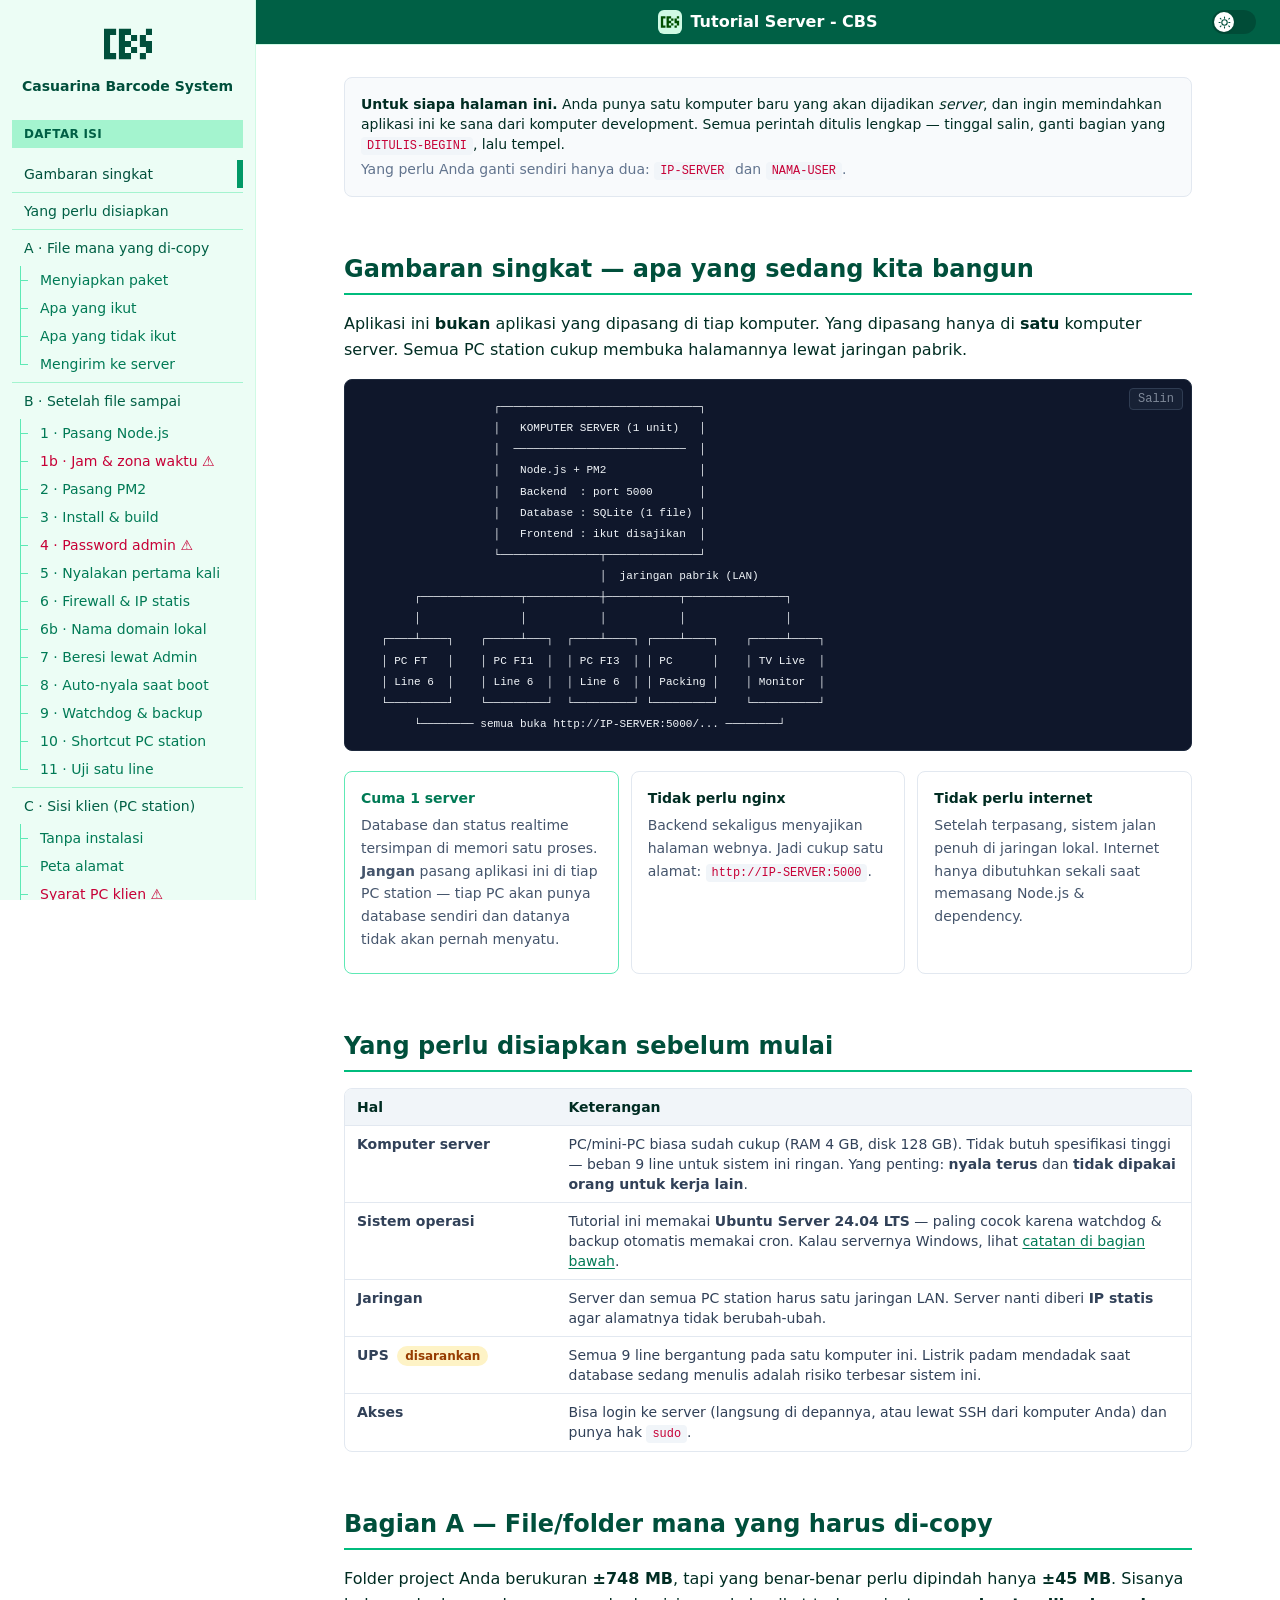
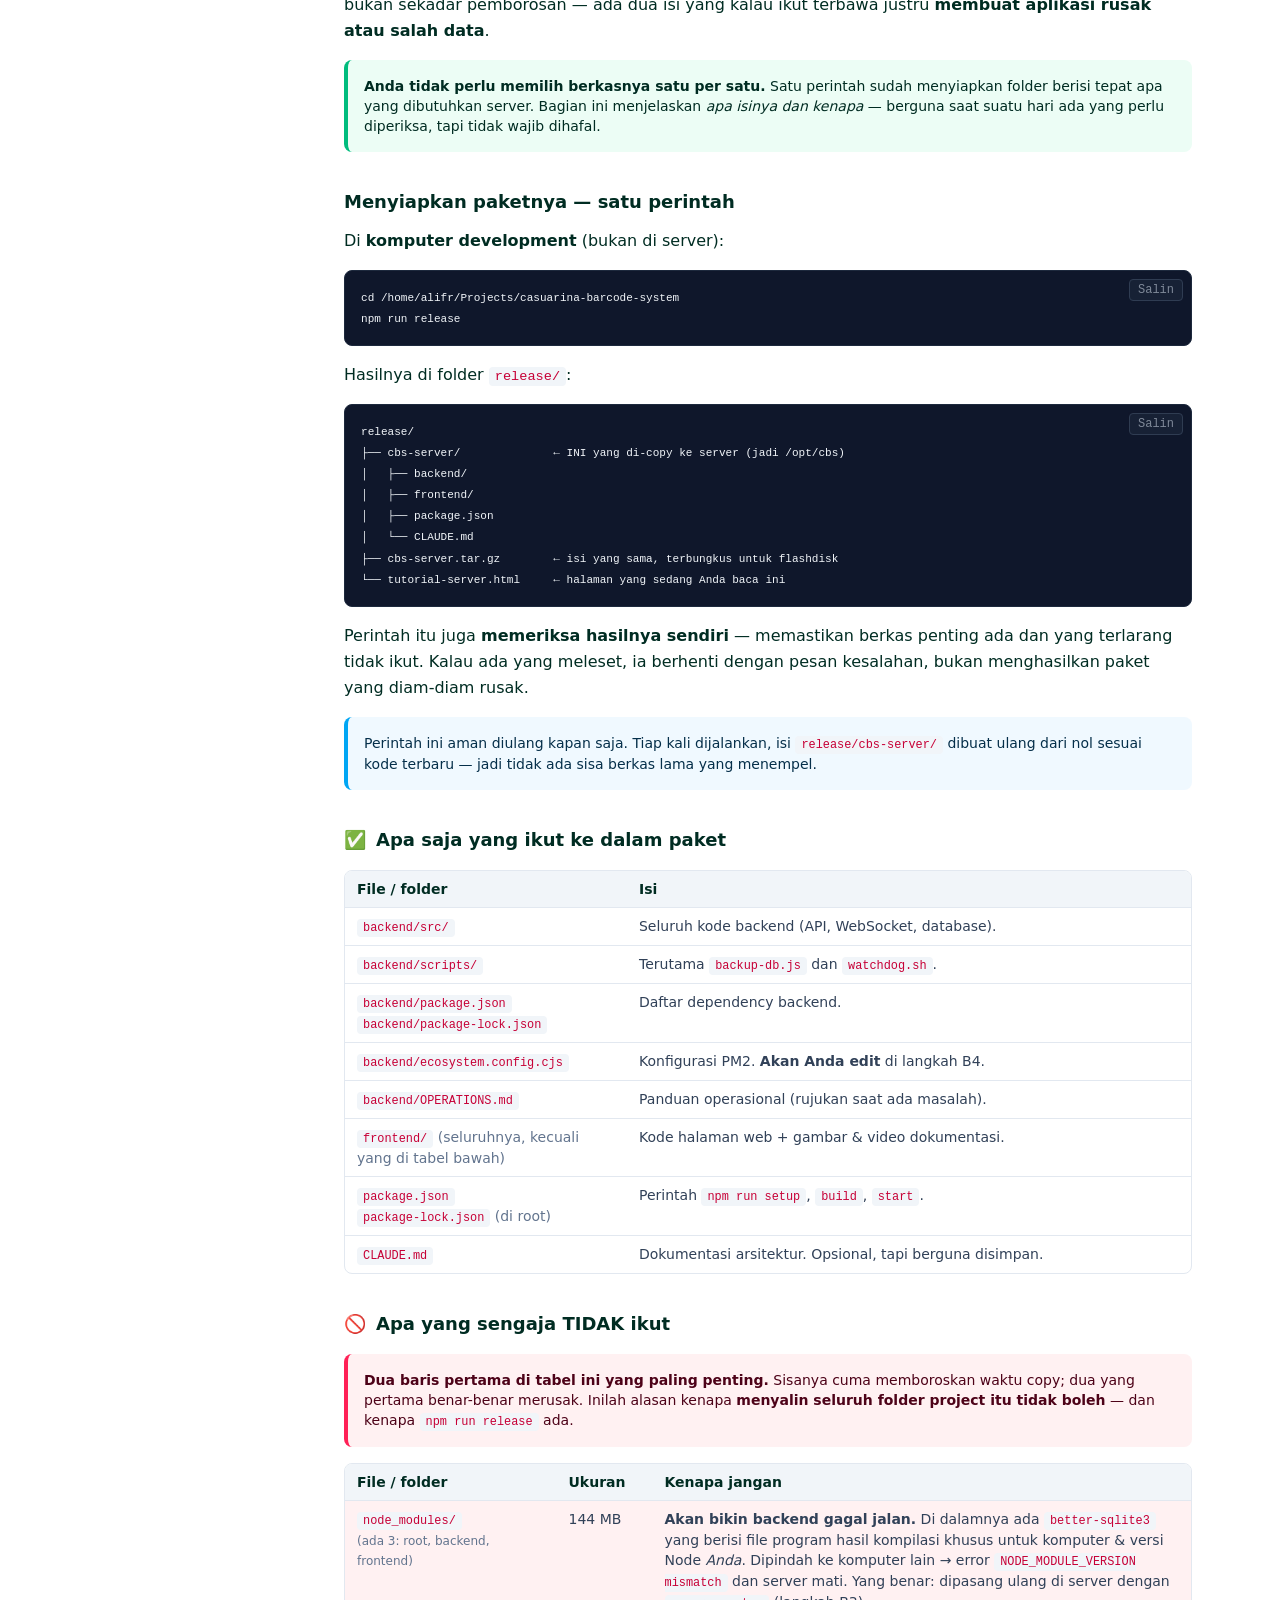
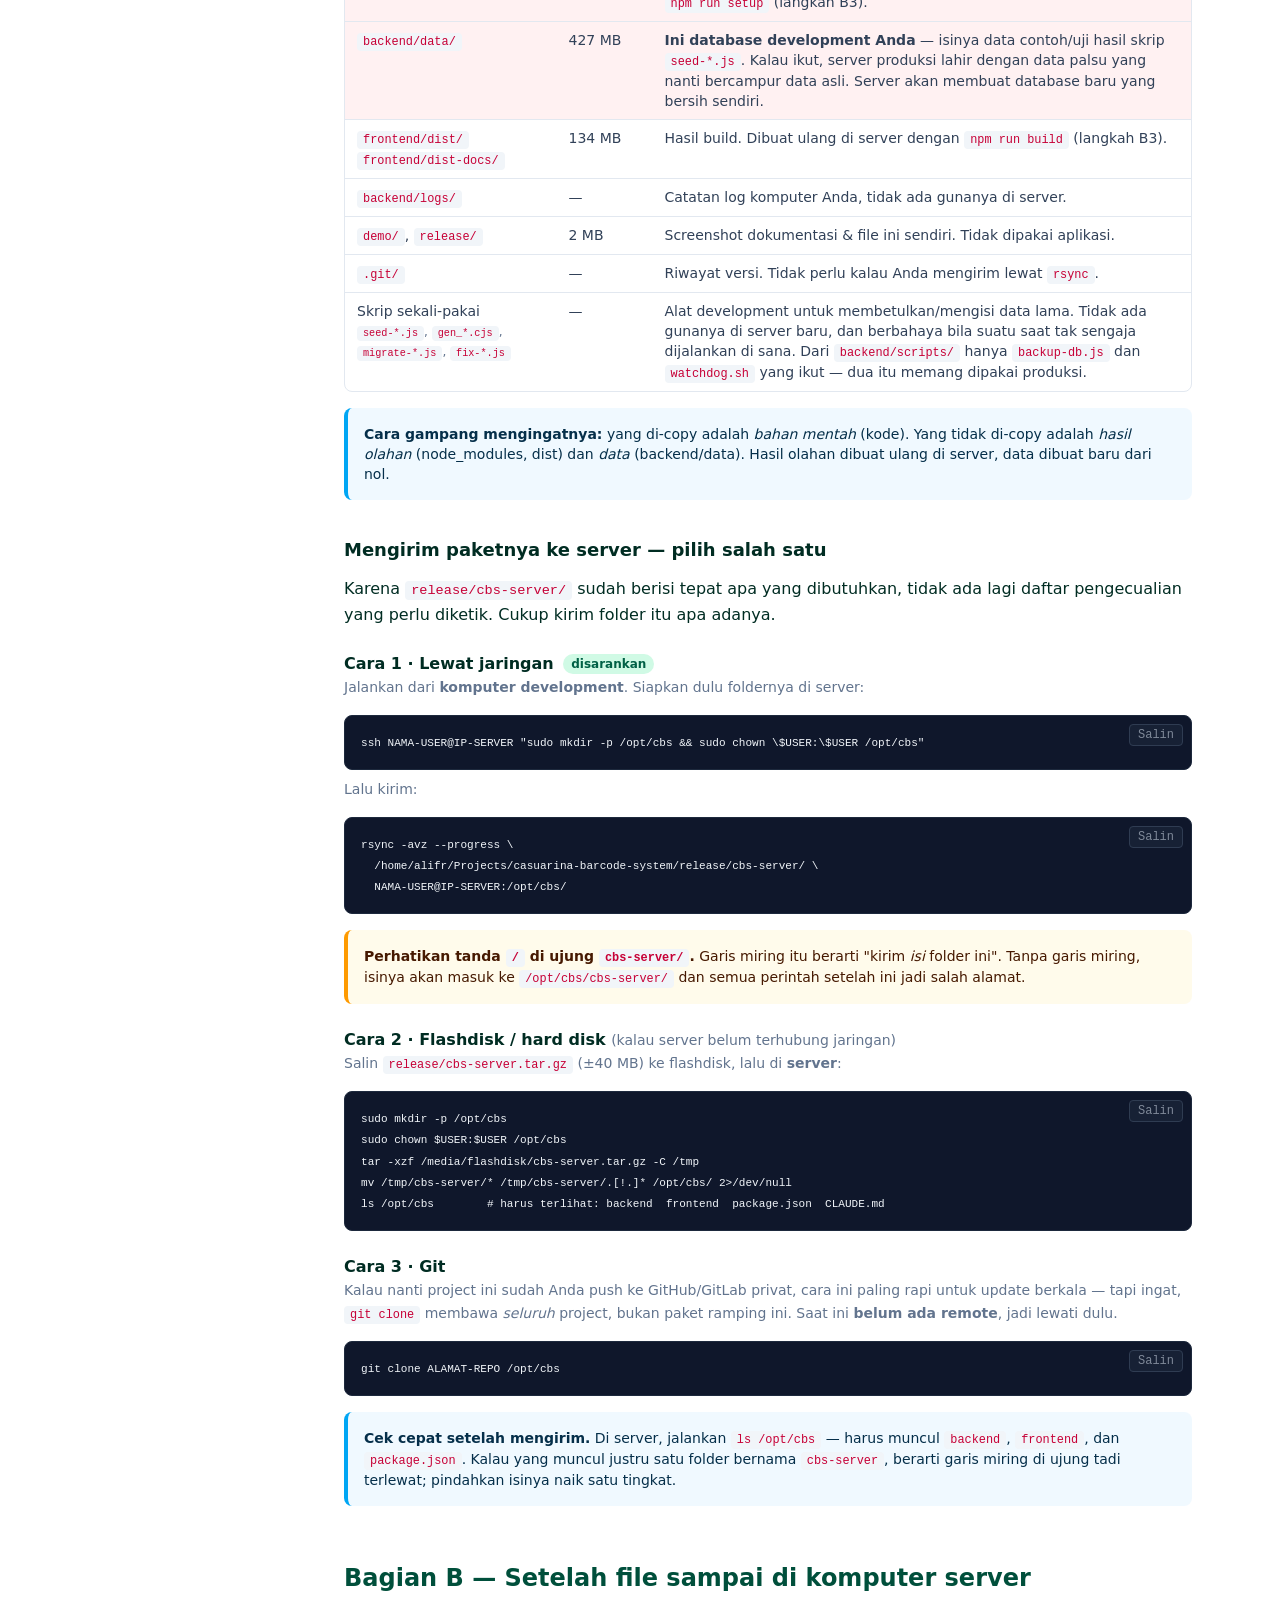
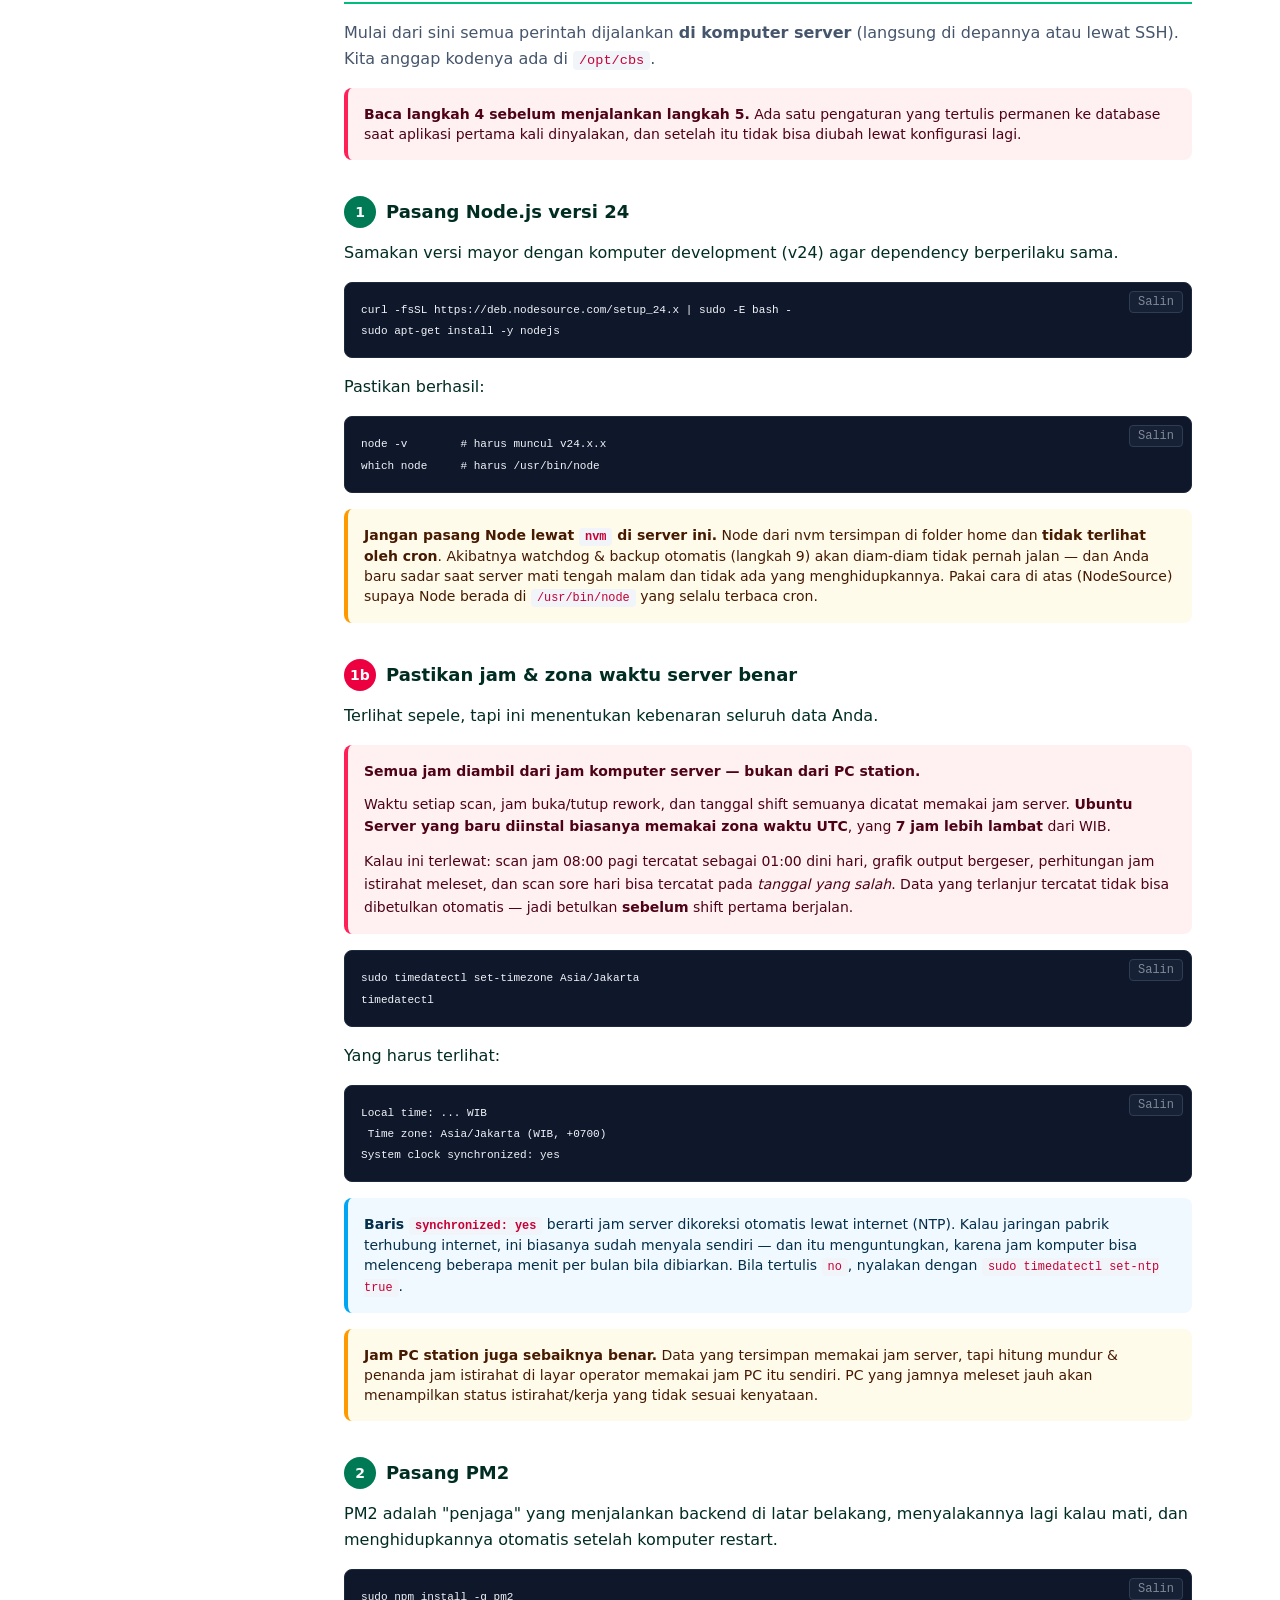
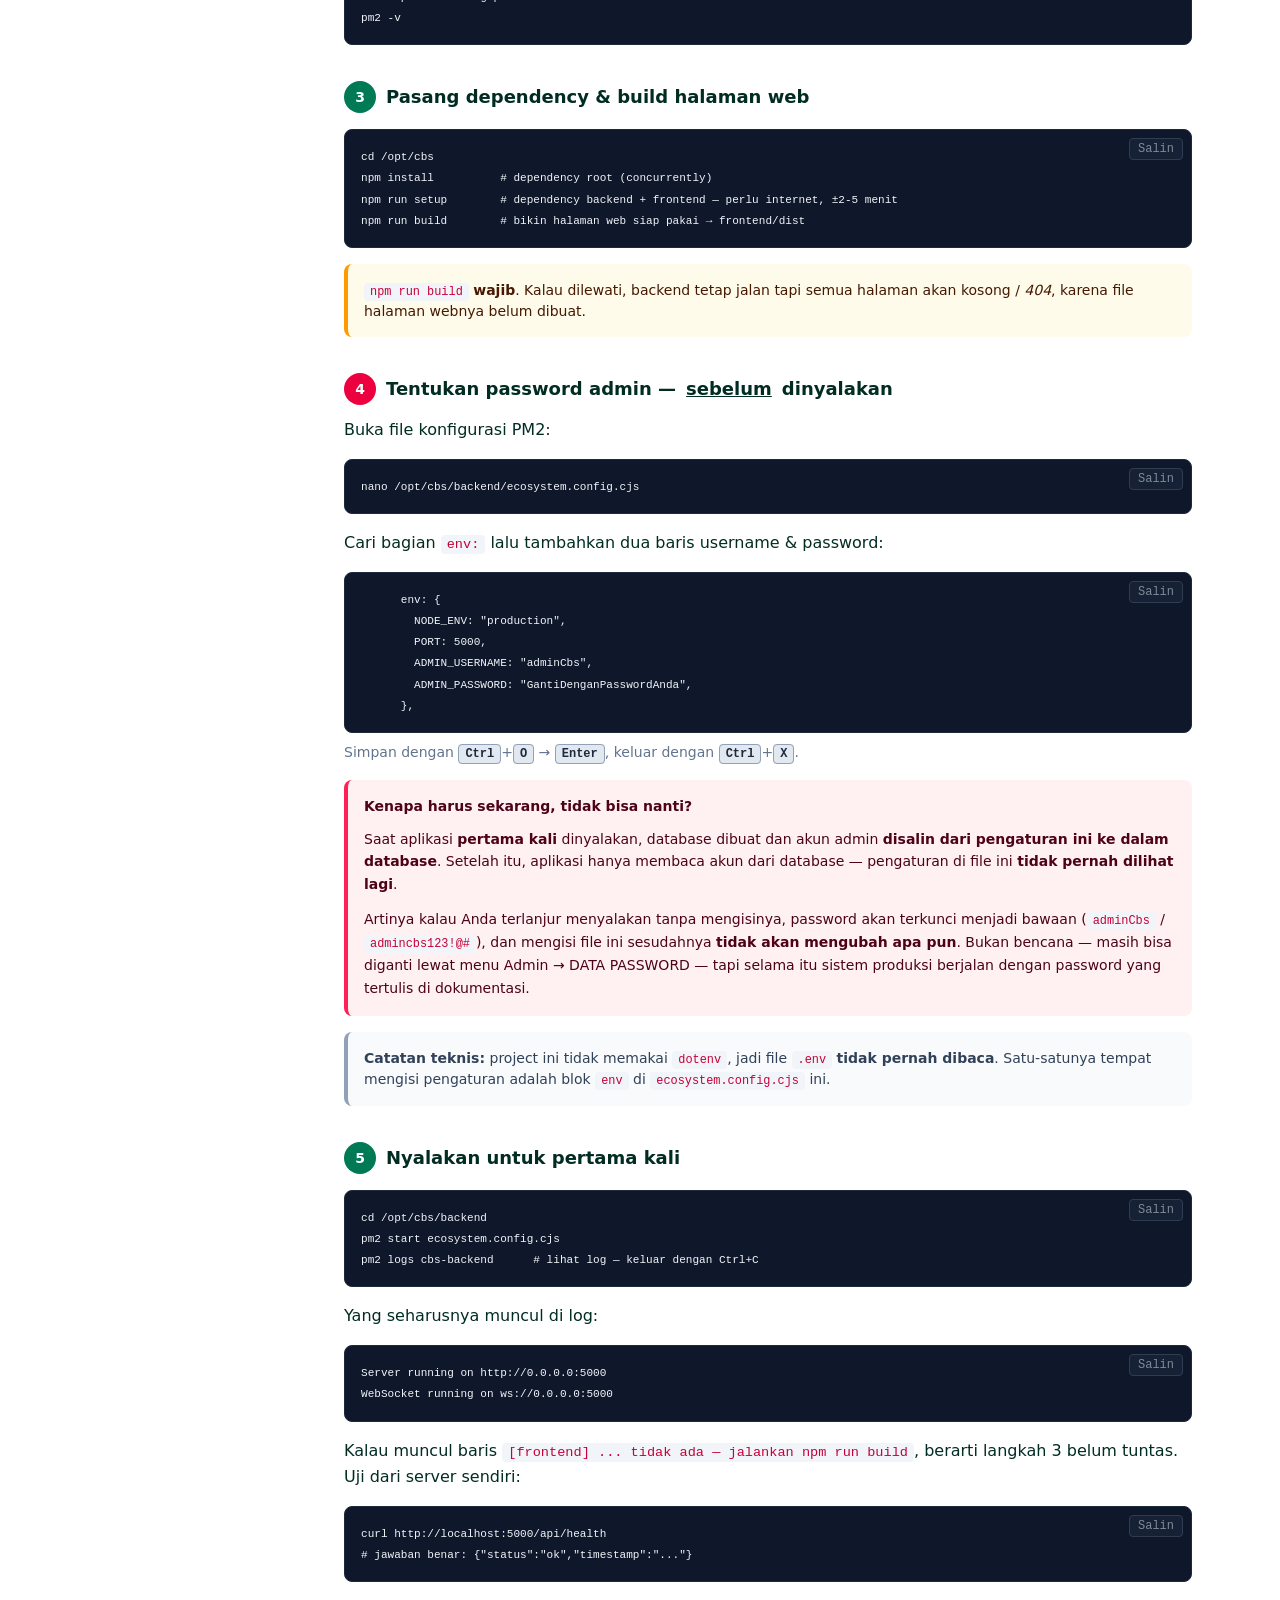
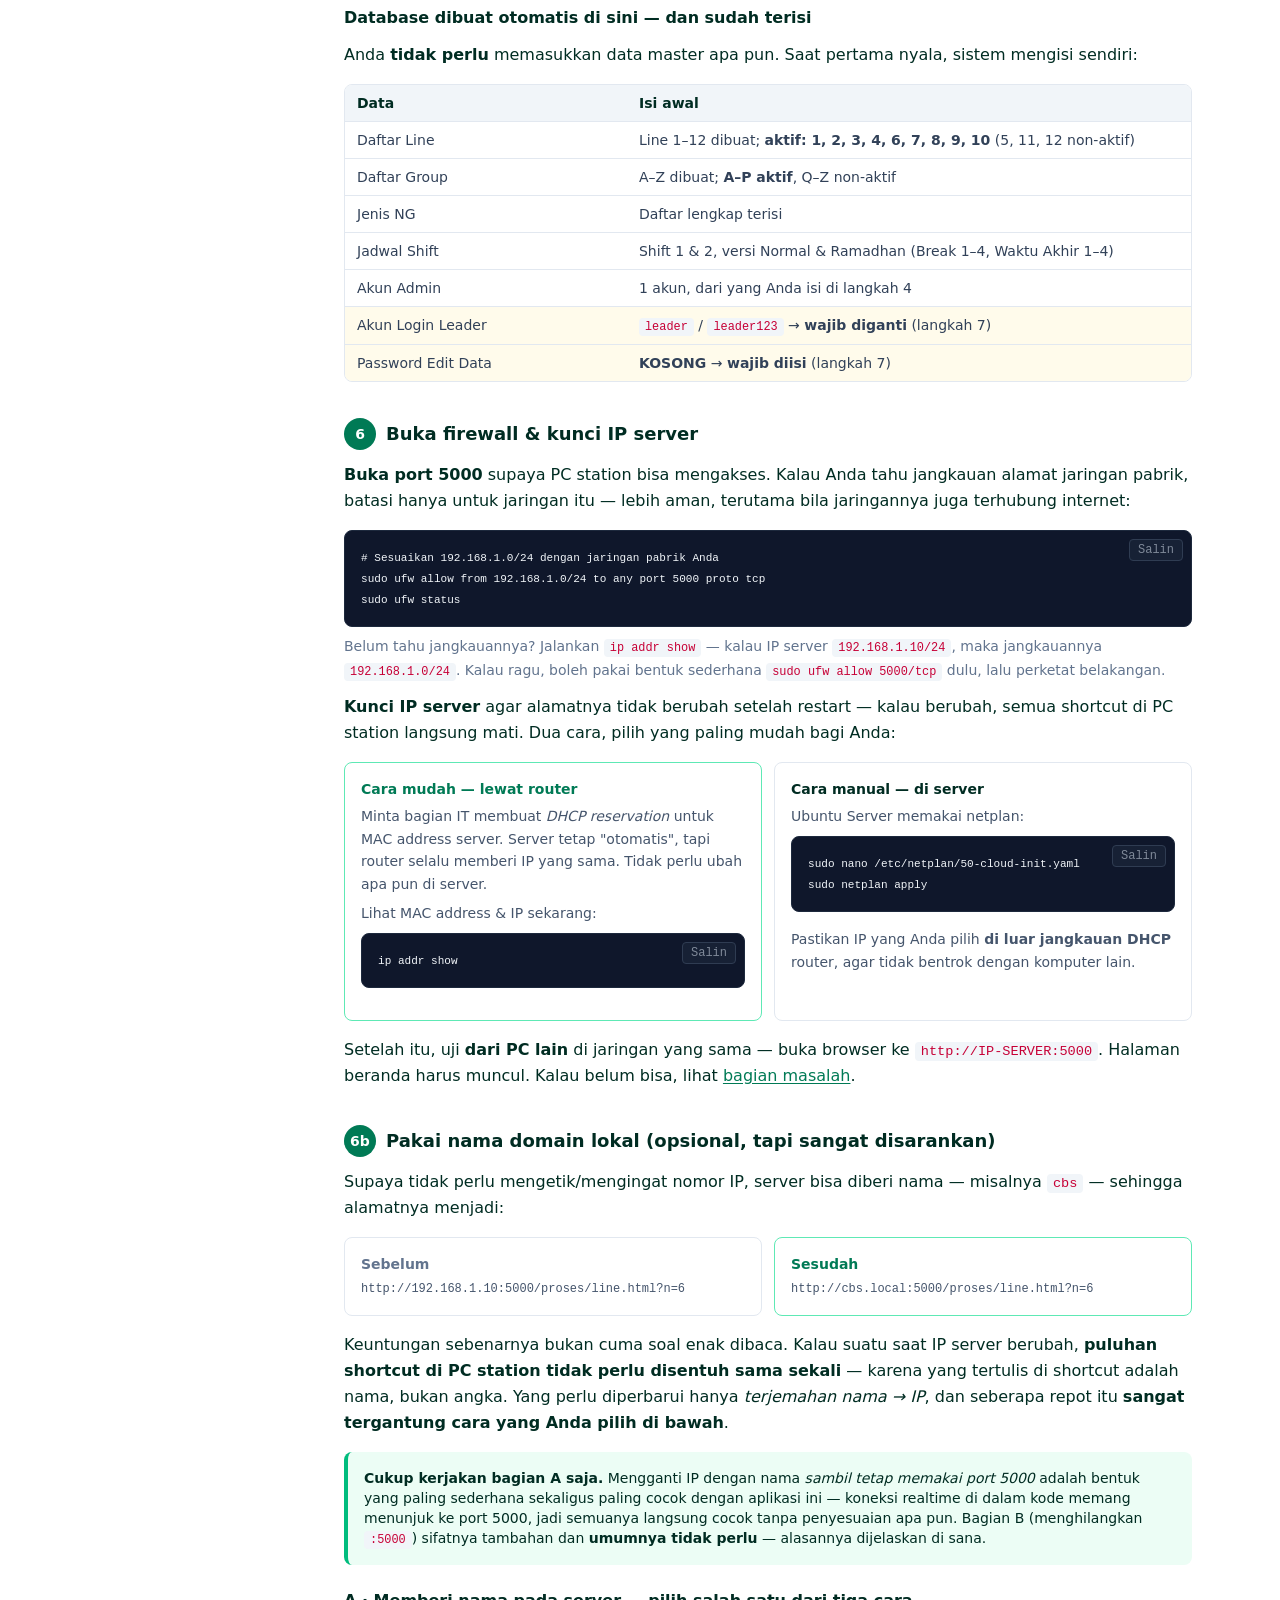
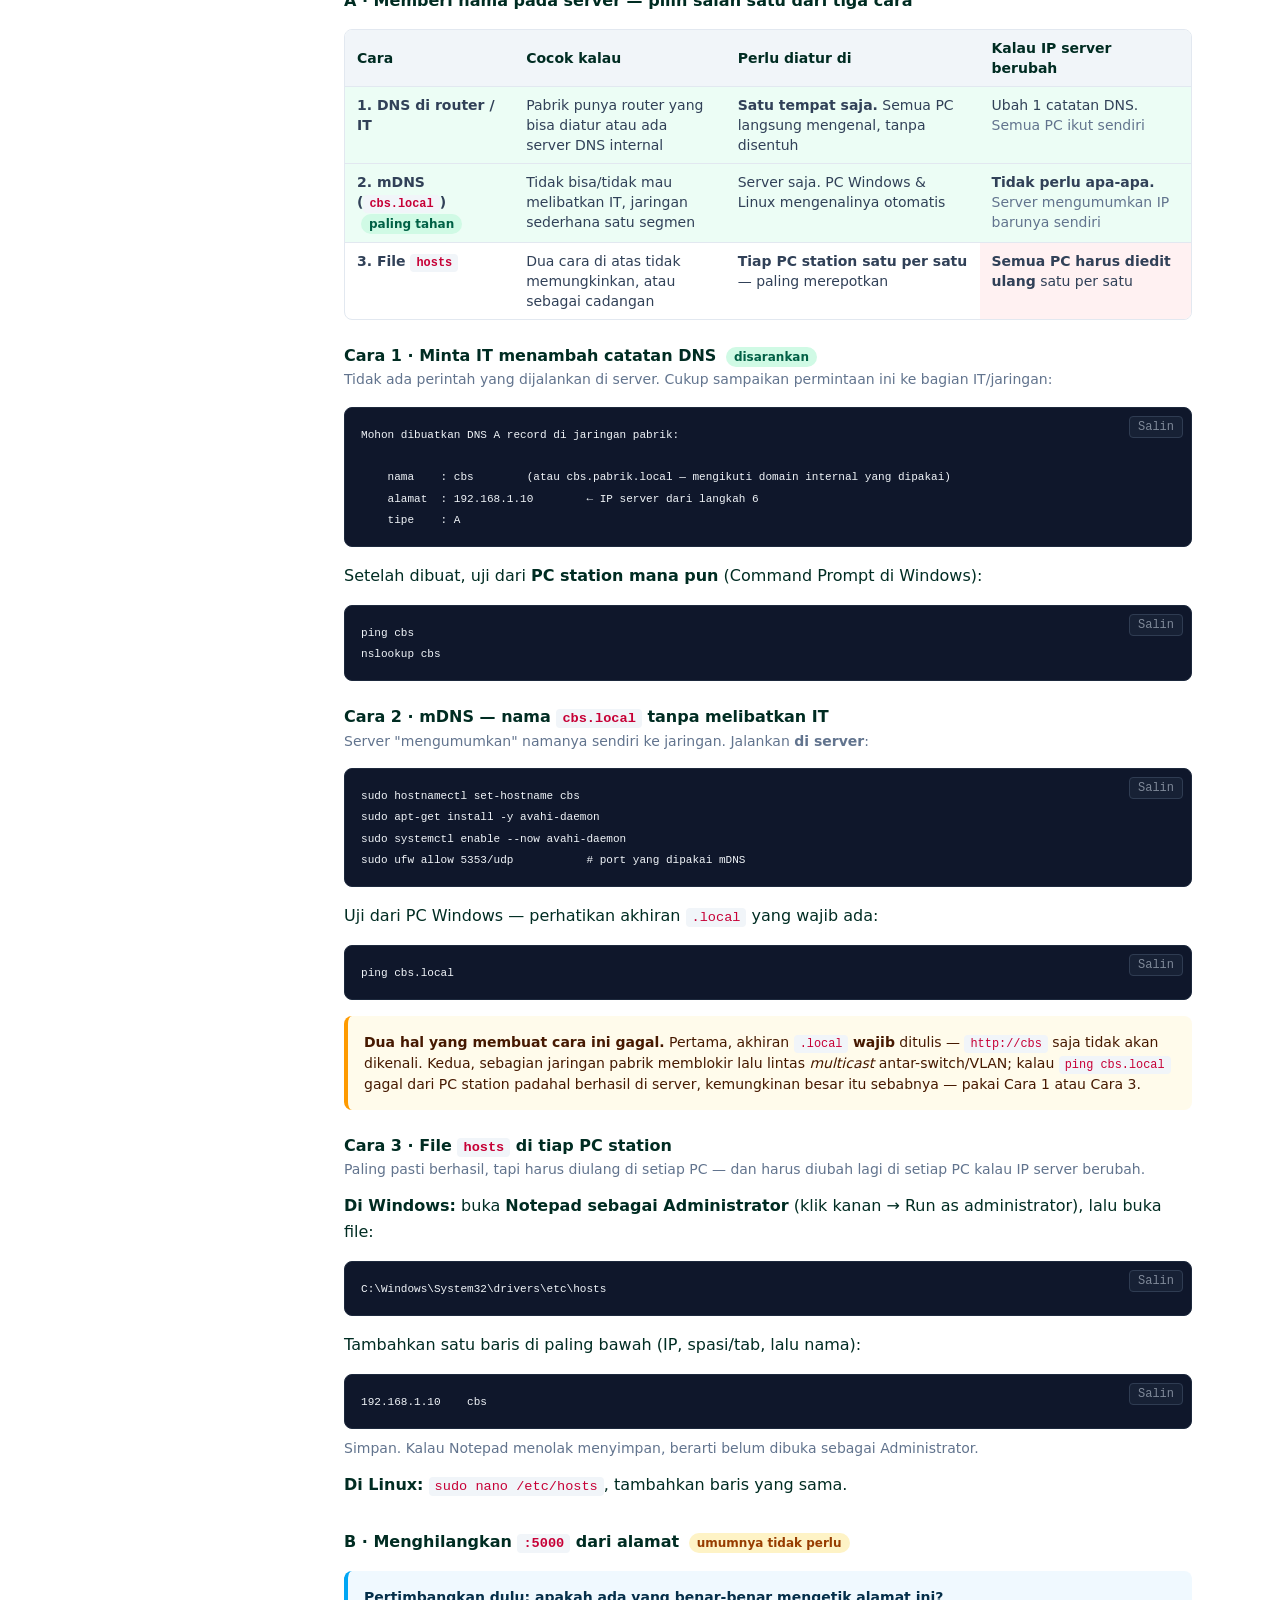
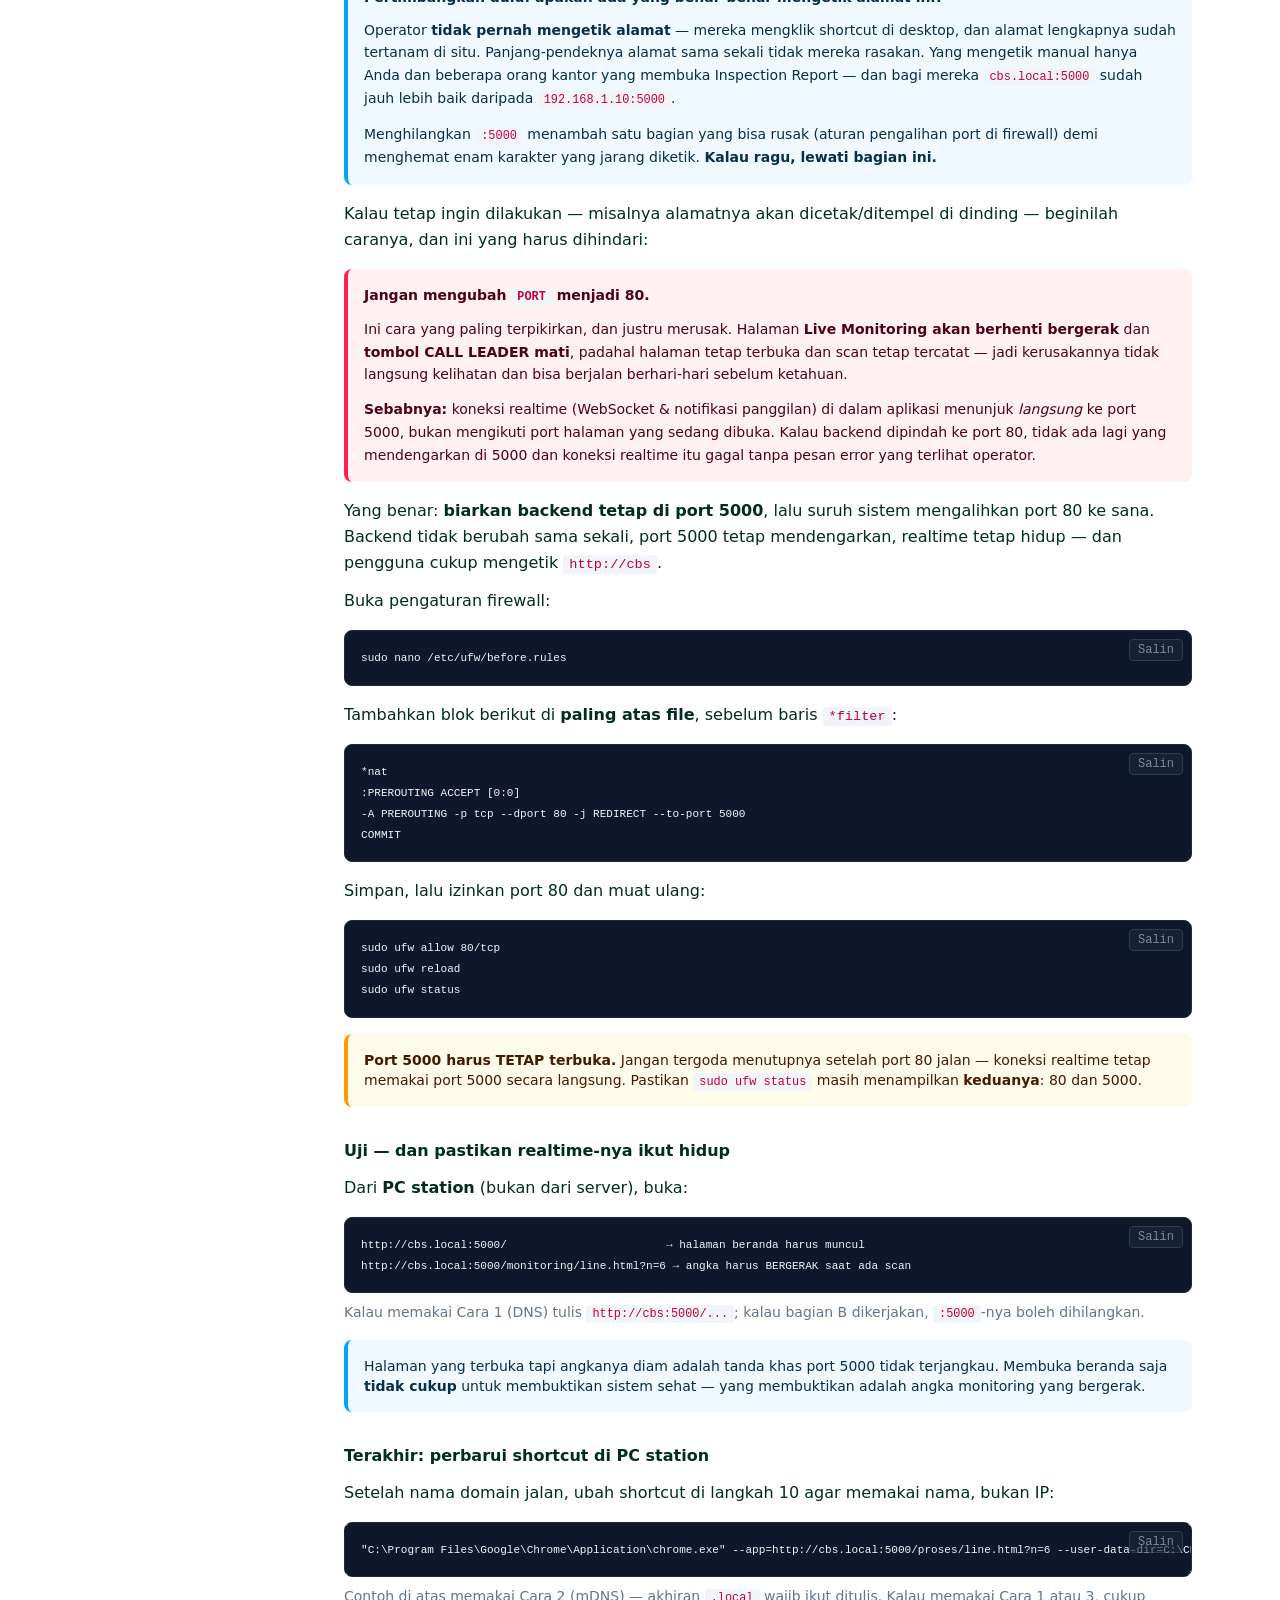
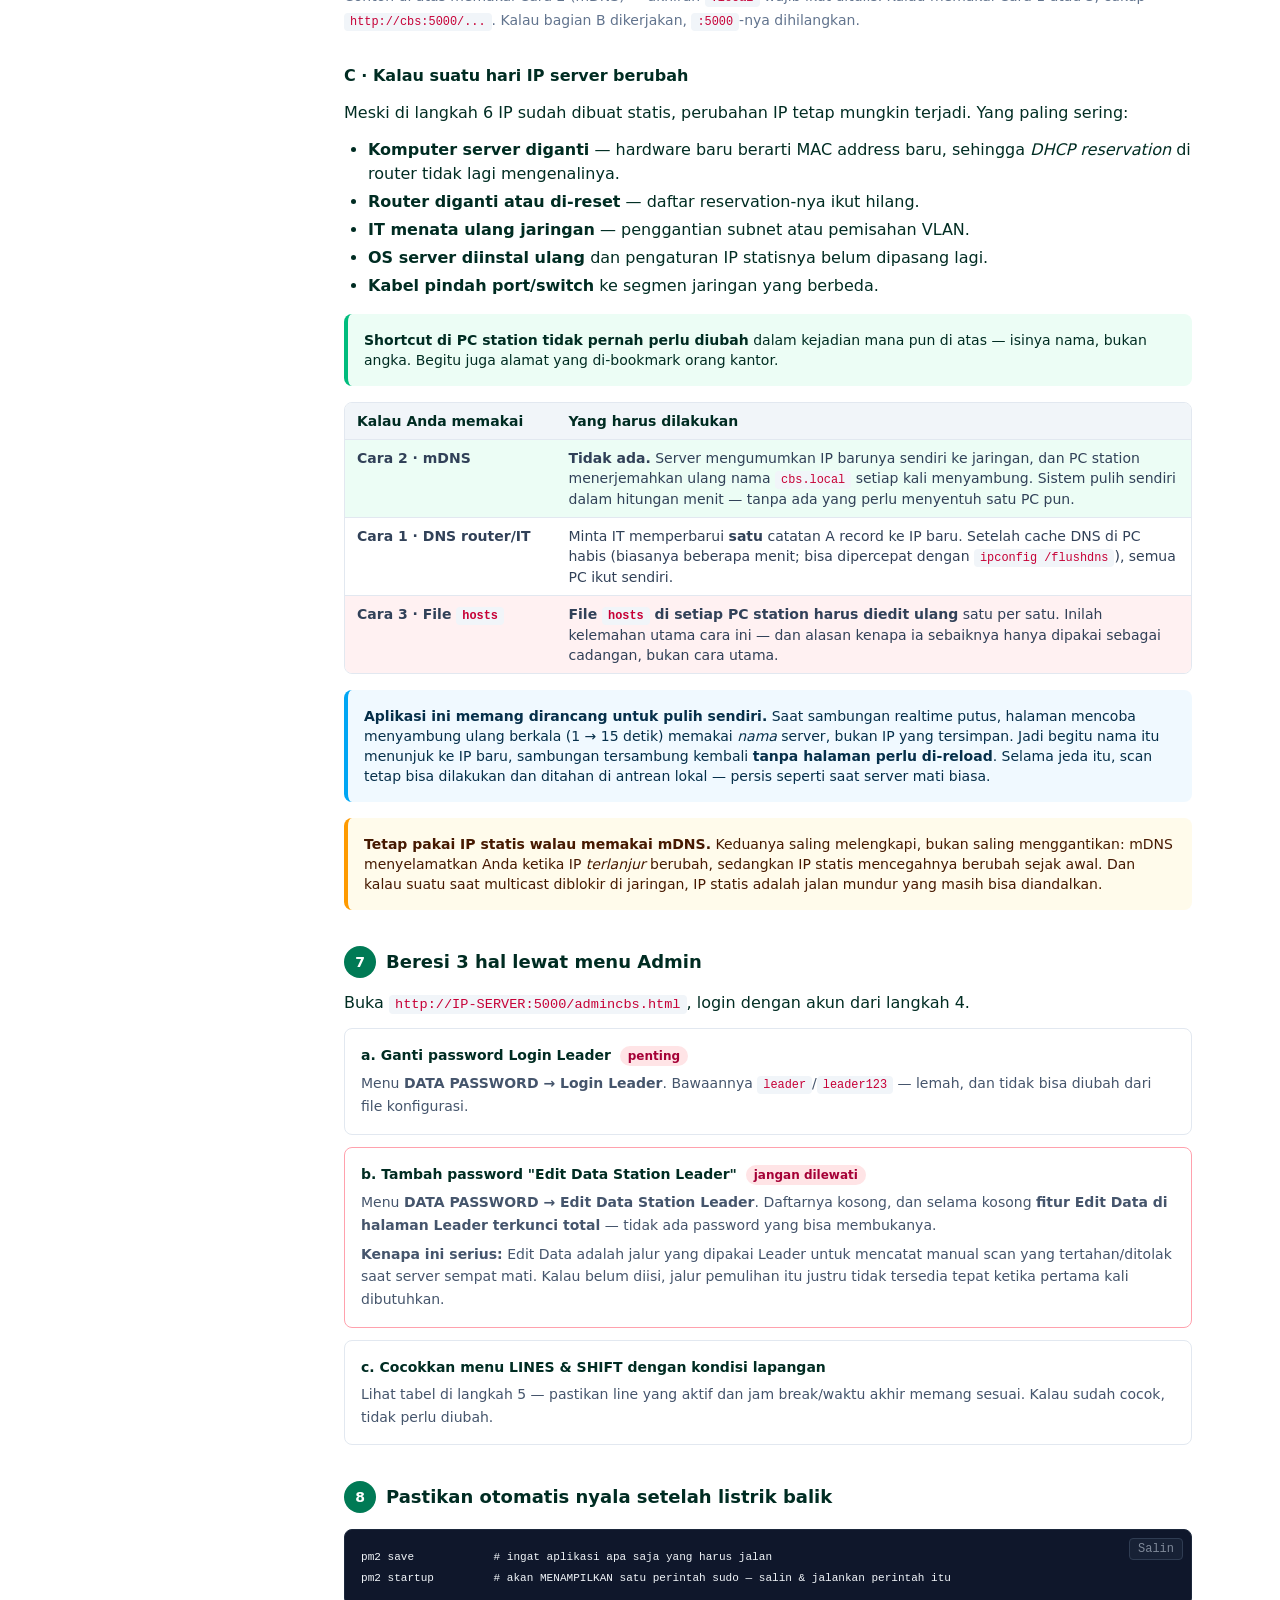
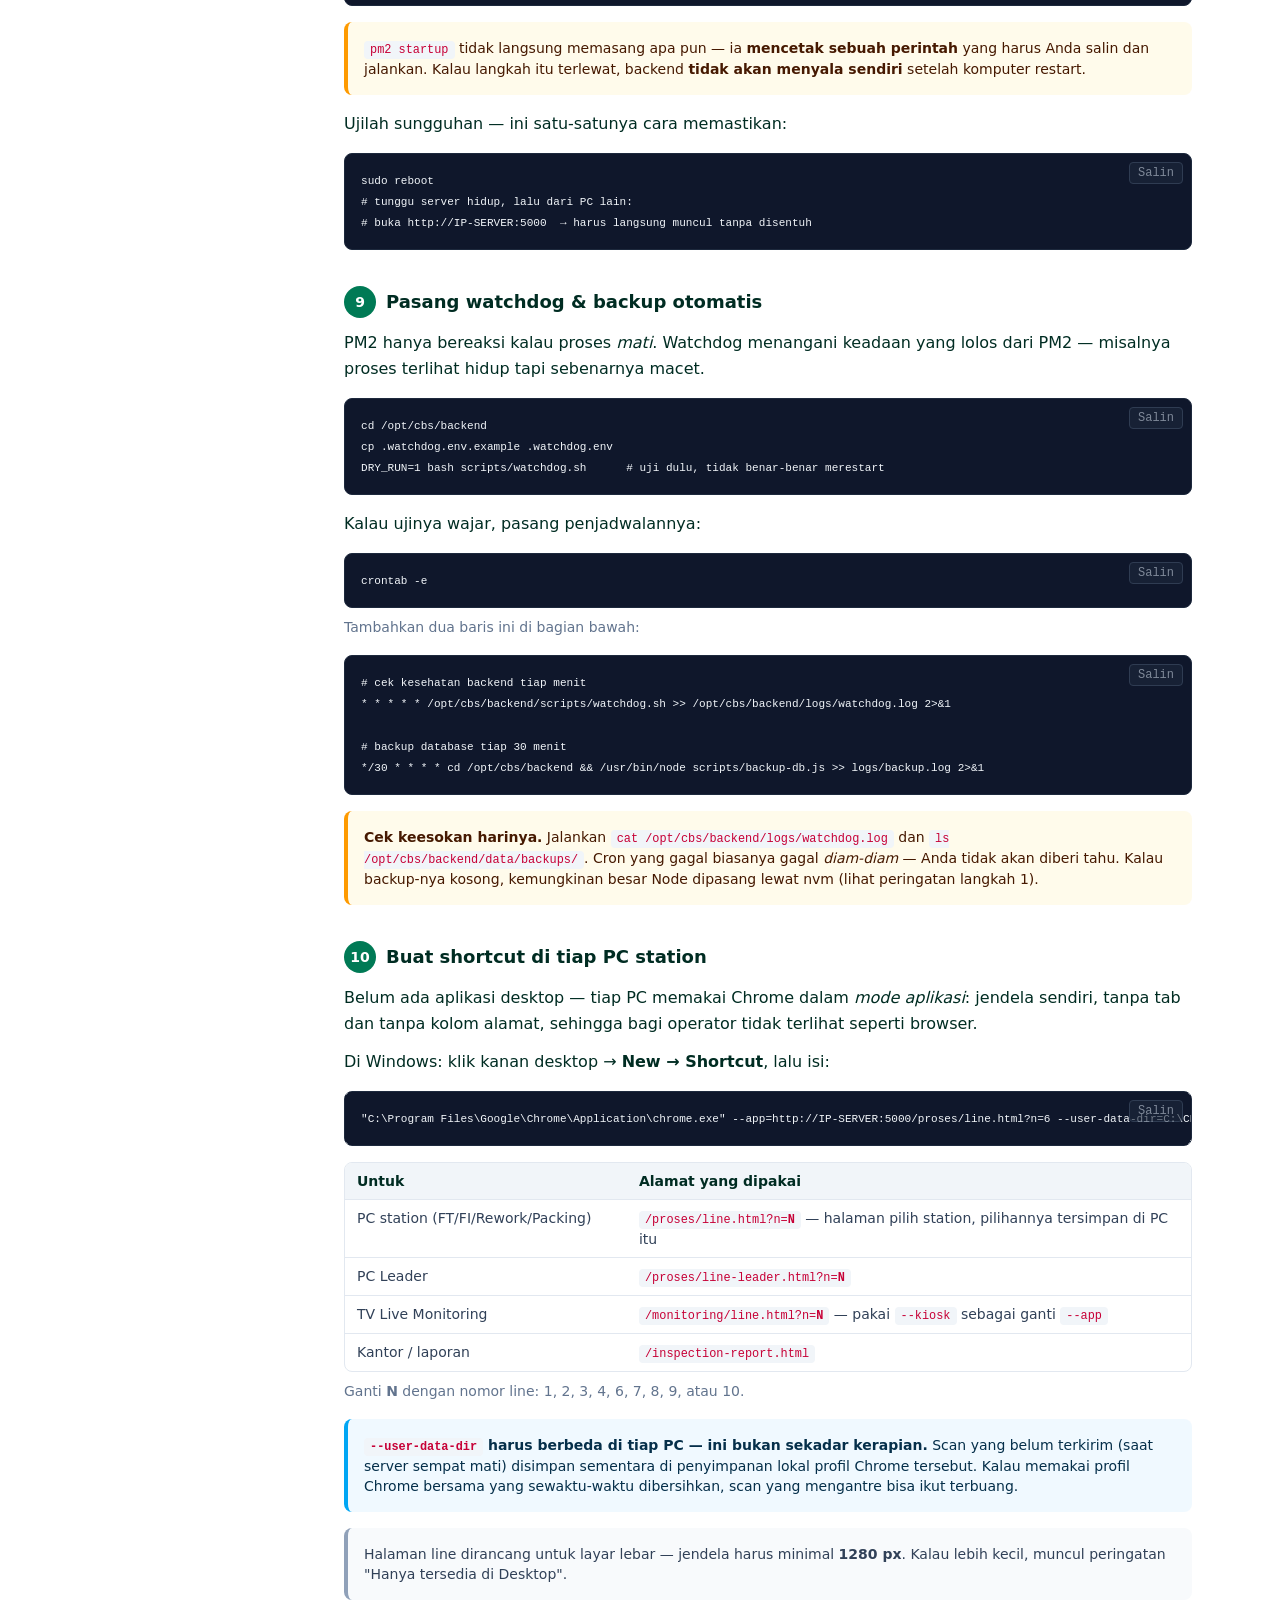
==== commit a180d0e0: "deploy docs 2026-08-03_18-49-54" ====
--- a/tutorial-server/index.html
+++ b/tutorial-server/index.html
@@ -6,7 +6,7 @@
 <title>Tutorial Server - CBS</title>
 <meta name="description" content="Tutorial memasang Casuarina Barcode System di komputer server, langkah demi langkah.">
 <style>/*! tailwindcss v4.2.2 | MIT License | https://tailwindcss.com */
-@layer properties{@supports (((-webkit-hyphens:none)) and (not (margin-trim:inline))) or ((-moz-orient:inline) and (not (color:rgb(from red r g b)))){*,:before,:after,::backdrop{--tw-translate-x:0;--tw-translate-y:0;--tw-translate-z:0;--tw-divide-y-reverse:0;--tw-border-style:solid;--tw-font-weight:initial;--tw-tracking:initial;--tw-shadow:0 0 #0000;--tw-shadow-color:initial;--tw-shadow-alpha:100%;--tw-inset-shadow:0 0 #0000;--tw-inset-shadow-color:initial;--tw-inset-shadow-alpha:100%;--tw-ring-color:initial;--tw-ring-shadow:0 0 #0000;--tw-inset-ring-color:initial;--tw-inset-ring-shadow:0 0 #0000;--tw-ring-inset:initial;--tw-ring-offset-width:0px;--tw-ring-offset-color:#fff;--tw-ring-offset-shadow:0 0 #0000;--tw-leading:initial;--tw-space-y-reverse:0}}}@layer theme{:root,:host{--font-sans:ui-sans-serif, system-ui, sans-serif, "Apple Color Emoji", "Segoe UI Emoji", "Segoe UI Symbol", "Noto Color Emoji";--font-mono:ui-monospace, SFMono-Regular, Menlo, Monaco, Consolas, "Liberation Mono", "Courier New", monospace;--color-amber-50:oklch(98.7% .022 95.277);--color-amber-100:oklch(96.2% .059 95.617);--color-amber-200:oklch(92.4% .12 95.746);--color-amber-500:oklch(76.9% .188 70.08);--color-amber-800:oklch(47.3% .137 46.201);--color-amber-900:oklch(41.4% .112 45.904);--color-amber-950:oklch(27.9% .077 45.635);--color-emerald-50:oklch(97.9% .021 166.113);--color-emerald-100:oklch(95% .052 163.051);--color-emerald-200:oklch(90.5% .093 164.15);--color-emerald-300:oklch(84.5% .143 164.978);--color-emerald-400:oklch(76.5% .177 163.223);--color-emerald-500:oklch(69.6% .17 162.48);--color-emerald-600:oklch(59.6% .145 163.225);--color-emerald-700:oklch(50.8% .118 165.612);--color-emerald-800:oklch(43.2% .095 166.913);--color-emerald-900:oklch(37.8% .077 168.94);--color-emerald-950:oklch(26.2% .051 172.552);--color-sky-50:oklch(97.7% .013 236.62);--color-sky-100:oklch(95.1% .026 236.824);--color-sky-500:oklch(68.5% .169 237.323);--color-sky-950:oklch(29.3% .066 243.157);--color-rose-50:oklch(96.9% .015 12.422);--color-rose-100:oklch(94.1% .03 12.58);--color-rose-200:oklch(89.2% .058 10.001);--color-rose-300:oklch(81% .117 11.638);--color-rose-400:oklch(71.2% .194 13.428);--color-rose-500:oklch(64.5% .246 16.439);--color-rose-600:oklch(58.6% .253 17.585);--color-rose-700:oklch(51.4% .222 16.935);--color-rose-800:oklch(45.5% .188 13.697);--color-rose-900:oklch(41% .159 10.272);--color-rose-950:oklch(27.1% .105 12.094);--color-slate-50:oklch(98.4% .003 247.858);--color-slate-100:oklch(96.8% .007 247.896);--color-slate-200:oklch(92.9% .013 255.508);--color-slate-300:oklch(86.9% .022 252.894);--color-slate-400:oklch(70.4% .04 256.788);--color-slate-500:oklch(55.4% .046 257.417);--color-slate-600:oklch(44.6% .043 257.281);--color-slate-700:oklch(37.2% .044 257.287);--color-slate-800:oklch(27.9% .041 260.031);--color-slate-900:oklch(20.8% .042 265.755);--color-slate-950:oklch(12.9% .042 264.695);--color-black:#000;--color-white:#fff;--spacing:.25rem;--container-4xl:56rem;--text-xs:.75rem;--text-xs--line-height:calc(1 / .75);--text-sm:.875rem;--text-sm--line-height:calc(1.25 / .875);--text-base:1rem;--text-base--line-height:calc(1.5 / 1);--text-lg:1.125rem;--text-lg--line-height:calc(1.75 / 1.125);--text-2xl:1.5rem;--text-2xl--line-height:calc(2 / 1.5);--font-weight-normal:400;--font-weight-medium:500;--font-weight-semibold:600;--font-weight-bold:700;--tracking-wide:.025em;--leading-relaxed:1.625;--radius-lg:.5rem;--default-transition-duration:.15s;--default-transition-timing-function:cubic-bezier(.4, 0, .2, 1);--default-font-family:var(--font-sans);--default-mono-font-family:var(--font-mono)}}@layer base{*,:after,:before,::backdrop{box-sizing:border-box;border:0 solid;margin:0;padding:0}::file-selector-button{box-sizing:border-box;border:0 solid;margin:0;padding:0}html,:host{-webkit-text-size-adjust:100%;tab-size:4;line-height:1.5;font-family:var(--default-font-family,ui-sans-serif, system-ui, sans-serif, "Apple Color Emoji", "Segoe UI Emoji", "Segoe UI Symbol", "Noto Color Emoji");font-feature-settings:var(--default-font-feature-settings,normal);font-variation-settings:var(--default-font-variation-settings,normal);-webkit-tap-highlight-color:transparent}hr{height:0;color:inherit;border-top-width:1px}abbr:where([title]){-webkit-text-decoration:underline dotted;text-decoration:underline dotted}h1,h2,h3,h4,h5,h6{font-size:inherit;font-weight:inherit}a{color:inherit;-webkit-text-decoration:inherit;-webkit-text-decoration:inherit;-webkit-text-decoration:inherit;text-decoration:inherit}b,strong{font-weight:bolder}code,kbd,samp,pre{font-family:var(--default-mono-font-family,ui-monospace, SFMono-Regular, Menlo, Monaco, Consolas, "Liberation Mono", "Courier New", monospace);font-feature-settings:var(--default-mono-font-feature-settings,normal);font-variation-settings:var(--default-mono-font-variation-settings,normal);font-size:1em}small{font-size:80%}sub,sup{vertical-align:baseline;font-size:75%;line-height:0;position:relative}sub{bottom:-.25em}sup{top:-.5em}table{text-indent:0;border-color:inherit;border-collapse:collapse}:-moz-focusring{outline:auto}progress{vertical-align:baseline}summary{display:list-item}ol,ul,menu{list-style:none}img,svg,video,canvas,audio,iframe,embed,object{vertical-align:middle;display:block}img,video{max-width:100%;height:auto}button,input,select,optgroup,textarea{font:inherit;font-feature-settings:inherit;font-variation-settings:inherit;letter-spacing:inherit;color:inherit;opacity:1;background-color:#0000;border-radius:0}::file-selector-button{font:inherit;font-feature-settings:inherit;font-variation-settings:inherit;letter-spacing:inherit;color:inherit;opacity:1;background-color:#0000;border-radius:0}:where(select:is([multiple],[size])) optgroup{font-weight:bolder}:where(select:is([multiple],[size])) optgroup option{padding-inline-start:20px}::file-selector-button{margin-inline-end:4px}::placeholder{opacity:1}@supports (not ((-webkit-appearance:-apple-pay-button))) or (contain-intrinsic-size:1px){::placeholder{color:currentColor}@supports (color:color-mix(in lab, red, red)){::placeholder{color:color-mix(in oklab, currentcolor 50%, transparent)}}}textarea{resize:vertical}::-webkit-search-decoration{-webkit-appearance:none}::-webkit-date-and-time-value{min-height:1lh;text-align:inherit}::-webkit-datetime-edit{display:inline-flex}::-webkit-datetime-edit-fields-wrapper{padding:0}::-webkit-datetime-edit{padding-block:0}::-webkit-datetime-edit-year-field{padding-block:0}::-webkit-datetime-edit-month-field{padding-block:0}::-webkit-datetime-edit-day-field{padding-block:0}::-webkit-datetime-edit-hour-field{padding-block:0}::-webkit-datetime-edit-minute-field{padding-block:0}::-webkit-datetime-edit-second-field{padding-block:0}::-webkit-datetime-edit-millisecond-field{padding-block:0}::-webkit-datetime-edit-meridiem-field{padding-block:0}::-webkit-calendar-picker-indicator{line-height:1}:-moz-ui-invalid{box-shadow:none}button,input:where([type=button],[type=reset],[type=submit]){appearance:button}::file-selector-button{appearance:button}::-webkit-inner-spin-button{height:auto}::-webkit-outer-spin-button{height:auto}[hidden]:where(:not([hidden=until-found])){display:none!important}body{font-family:Inter,ui-sans-serif,system-ui,-apple-system,Segoe UI,Roboto,sans-serif}main h2{margin-top:calc(var(--spacing) * 14);margin-bottom:calc(var(--spacing) * 4);scroll-margin-top:calc(var(--spacing) * 24);border-bottom-style:var(--tw-border-style);border-bottom-width:2px;border-color:var(--color-emerald-500);padding-bottom:calc(var(--spacing) * 2);font-size:var(--text-2xl);line-height:var(--tw-leading,var(--text-2xl--line-height));--tw-font-weight:var(--font-weight-bold);font-weight:var(--font-weight-bold);color:var(--color-emerald-900)}main h2:where(.dark,.dark *){color:var(--color-emerald-300)}main h3{margin-top:calc(var(--spacing) * 9);margin-bottom:calc(var(--spacing) * 3);scroll-margin-top:calc(var(--spacing) * 24);align-items:center;gap:calc(var(--spacing) * 2.5);font-size:var(--text-lg);line-height:var(--tw-leading,var(--text-lg--line-height));--tw-font-weight:var(--font-weight-semibold);font-weight:var(--font-weight-semibold);display:flex}main h4{margin-top:calc(var(--spacing) * 6);margin-bottom:calc(var(--spacing) * 2);font-size:var(--text-base);line-height:var(--tw-leading,var(--text-base--line-height));--tw-font-weight:var(--font-weight-semibold);font-weight:var(--font-weight-semibold)}main h6{margin-bottom:calc(var(--spacing) * 1.5);font-size:var(--text-sm);line-height:var(--tw-leading,var(--text-sm--line-height));--tw-font-weight:var(--font-weight-semibold);font-weight:var(--font-weight-semibold)}main p{margin-block:calc(var(--spacing) * 3);--tw-leading:var(--leading-relaxed);line-height:var(--leading-relaxed)}main a{color:var(--color-emerald-700);text-underline-offset:2px;text-decoration-line:underline}main a:where(.dark,.dark *){color:var(--color-emerald-400)}main ul:not(.ceklis){margin-block:calc(var(--spacing) * 3);list-style-type:disc}:where(main ul:not(.ceklis)>:not(:last-child)){--tw-space-y-reverse:0;margin-block-start:calc(calc(var(--spacing) * 1) * var(--tw-space-y-reverse));margin-block-end:calc(calc(var(--spacing) * 1) * calc(1 - var(--tw-space-y-reverse)))}main ul:not(.ceklis){padding-left:calc(var(--spacing) * 6)}code{background-color:var(--color-slate-100);padding-inline:calc(var(--spacing) * 1.5);padding-block:calc(var(--spacing) * .5);font-family:var(--font-mono);color:var(--color-rose-700);border-radius:.25rem;font-size:.85em}code:where(.dark,.dark *){background-color:var(--color-slate-800);color:var(--color-rose-300)}pre{margin-block:calc(var(--spacing) * 4);border-radius:var(--radius-lg);border-style:var(--tw-border-style);border-width:1px;border-color:var(--color-slate-800);background-color:var(--color-slate-900);padding:calc(var(--spacing) * 4);padding-right:calc(var(--spacing) * 16);--tw-leading:var(--leading-relaxed);font-size:.8125rem;line-height:var(--leading-relaxed);color:var(--color-slate-100);position:relative;overflow-x:auto}pre:where(.dark,.dark *){background-color:var(--color-black)}pre code{padding:calc(var(--spacing) * 0);color:inherit;background-color:#0000}kbd{border-style:var(--tw-border-style);border-width:1px;border-color:var(--color-slate-400);background-color:var(--color-slate-200);padding-inline:calc(var(--spacing) * 1.5);padding-block:calc(var(--spacing) * .5);font-size:var(--text-xs);line-height:var(--tw-leading,var(--text-xs--line-height));--tw-font-weight:var(--font-weight-semibold);font-weight:var(--font-weight-semibold);color:var(--color-slate-800);border-radius:.25rem}kbd:where(.dark,.dark *){border-color:var(--color-slate-600);background-color:var(--color-slate-700);color:var(--color-slate-100)}}@layer components{.logo-topeng{-webkit-mask-image:var(--logo);-webkit-mask-image:var(--logo);mask-image:var(--logo);-webkit-mask-image:var(--logo);-webkit-mask-position:50%;mask-position:50%;-webkit-mask-size:contain;mask-size:contain;-webkit-mask-repeat:no-repeat;mask-repeat:no-repeat}.toc{cursor:pointer;border-radius:var(--radius-lg);padding-inline:calc(var(--spacing) * 3);padding-block:calc(var(--spacing) * 1);font-size:var(--text-base);line-height:var(--tw-leading,var(--text-base--line-height));--tw-font-weight:var(--font-weight-medium);font-weight:var(--font-weight-medium);color:var(--color-emerald-800);transition-property:color,background-color,border-color,outline-color,text-decoration-color,fill,stroke,--tw-gradient-from,--tw-gradient-via,--tw-gradient-to;transition-timing-function:var(--tw-ease,var(--default-transition-timing-function));transition-duration:var(--tw-duration,var(--default-transition-duration));text-decoration-line:none;display:block}@media (hover:hover){.toc:hover{background-color:var(--color-emerald-100)}}@media (min-width:48rem){.toc{font-size:var(--text-sm);line-height:var(--tw-leading,var(--text-sm--line-height))}}.toc:where(.dark,.dark *){color:var(--color-slate-200)}@media (hover:hover){.toc:where(.dark,.dark *):hover{background-color:var(--color-slate-700)}}.toc-awas{color:var(--color-rose-700)}.toc-awas:where(.dark,.dark *){color:var(--color-rose-400)}.toc-anak{padding-left:calc(var(--spacing) * 4);position:relative}.toc-anak>.toc{font-size:var(--text-sm);line-height:var(--tw-leading,var(--text-sm--line-height));color:var(--color-emerald-700)}@media (hover:hover){.toc-anak>.toc:hover{background-color:var(--color-emerald-300)}}.toc-anak>.toc:where(.dark,.dark *){color:var(--color-slate-300)}@media (hover:hover){.toc-anak>.toc:where(.dark,.dark *):hover{background-color:var(--color-slate-950)}}.toc-anak>.toc-awas{color:var(--color-rose-700)}.toc-anak>.toc-awas:where(.dark,.dark *){color:var(--color-rose-400)}.toc-anak:before,.toc-anak:after{content:"";pointer-events:none;left:calc(var(--spacing) * 2);background-color:var(--color-emerald-300);position:absolute}:is():where(.dark,.dark *){background-color:var(--color-slate-600)}.toc-anak:before{top:calc(var(--spacing) * 0);bottom:calc(var(--spacing) * 0);width:1px}.toc-anak.toc-akhir:before{height:calc(var(--spacing) * 3.5);bottom:auto}.toc-anak:after{top:calc(var(--spacing) * 3.5);height:1px;width:calc(var(--spacing) * 2)}.toc.aktif{border-right-style:var(--tw-border-style);border-right-width:6px;border-color:var(--color-emerald-600);color:var(--color-emerald-900);background-color:#0000;border-radius:0}.toc.aktif:where(.dark,.dark *){border-color:var(--color-slate-300);color:var(--color-white);background-color:#0000}.langkah{height:calc(var(--spacing) * 8);width:calc(var(--spacing) * 8);background-color:var(--color-emerald-700);font-size:var(--text-sm);line-height:var(--tw-leading,var(--text-sm--line-height));--tw-font-weight:var(--font-weight-bold);font-weight:var(--font-weight-bold);color:var(--color-white);border-radius:3.40282e38px;flex-shrink:0;justify-content:center;align-items:center;display:inline-flex}.langkah-merah{background-color:var(--color-rose-600)}.callout{margin-block:calc(var(--spacing) * 4);border-radius:var(--radius-lg);border-left-style:var(--tw-border-style);padding:calc(var(--spacing) * 4);font-size:var(--text-sm);line-height:var(--tw-leading,var(--text-sm--line-height));border-left-width:4px}.callout p:first-child{margin-top:calc(var(--spacing) * 0)}.callout p:last-child{margin-bottom:calc(var(--spacing) * 0)}.callout-info{border-color:var(--color-sky-500);background-color:var(--color-sky-50);color:var(--color-sky-950)}.callout-info:where(.dark,.dark *){background-color:#052f4a66}@supports (color:color-mix(in lab, red, red)){.callout-info:where(.dark,.dark *){background-color:color-mix(in oklab, var(--color-sky-950) 40%, transparent)}}.callout-info:where(.dark,.dark *){color:var(--color-sky-100)}.callout-warn{border-color:var(--color-amber-500);background-color:var(--color-amber-50);color:var(--color-amber-950)}.callout-warn:where(.dark,.dark *){background-color:#46190166}@supports (color:color-mix(in lab, red, red)){.callout-warn:where(.dark,.dark *){background-color:color-mix(in oklab, var(--color-amber-950) 40%, transparent)}}.callout-warn:where(.dark,.dark *){color:var(--color-amber-100)}.callout-danger{border-color:var(--color-rose-500);background-color:var(--color-rose-50);color:var(--color-rose-950)}.callout-danger:where(.dark,.dark *){background-color:#4d021866}@supports (color:color-mix(in lab, red, red)){.callout-danger:where(.dark,.dark *){background-color:color-mix(in oklab, var(--color-rose-950) 40%, transparent)}}.callout-danger:where(.dark,.dark *){color:var(--color-rose-100)}.callout-ok{border-color:var(--color-emerald-500);background-color:var(--color-emerald-50);color:var(--color-emerald-950)}.callout-ok:where(.dark,.dark *){background-color:#002c2266}@supports (color:color-mix(in lab, red, red)){.callout-ok:where(.dark,.dark *){background-color:color-mix(in oklab, var(--color-emerald-950) 40%, transparent)}}.callout-ok:where(.dark,.dark *){color:var(--color-emerald-100)}.callout-netral{border-color:var(--color-slate-400);background-color:var(--color-slate-50);color:var(--color-slate-700)}.callout-netral:where(.dark,.dark *){background-color:var(--color-slate-800);color:var(--color-slate-300)}.kartu{border-radius:var(--radius-lg);border-style:var(--tw-border-style);border-width:1px;border-color:var(--color-slate-200);background-color:var(--color-white);padding:calc(var(--spacing) * 4);font-size:var(--text-sm);line-height:var(--tw-leading,var(--text-sm--line-height))}.kartu:where(.dark,.dark *){border-color:var(--color-slate-700);background-color:var(--color-slate-800)}.kartu p{margin-block:calc(var(--spacing) * 1.5);color:var(--color-slate-600)}.kartu p:where(.dark,.dark *){color:var(--color-slate-400)}.pil{margin-left:calc(var(--spacing) * 1);padding-inline:calc(var(--spacing) * 2);padding-block:calc(var(--spacing) * .5);vertical-align:middle;font-size:var(--text-xs);line-height:var(--tw-leading,var(--text-xs--line-height));--tw-font-weight:var(--font-weight-semibold);font-weight:var(--font-weight-semibold);border-radius:3.40282e38px;display:inline-block}.pil-emerald{background-color:var(--color-emerald-100);color:var(--color-emerald-800)}.pil-emerald:where(.dark,.dark *){background-color:var(--color-emerald-900);color:var(--color-emerald-200)}.pil-amber{background-color:var(--color-amber-100);color:var(--color-amber-800)}.pil-amber:where(.dark,.dark *){background-color:var(--color-amber-900);color:var(--color-amber-200)}.pil-rose{background-color:var(--color-rose-100);color:var(--color-rose-800)}.pil-rose:where(.dark,.dark *){background-color:var(--color-rose-900);color:var(--color-rose-200)}.tbl-wrap{margin-block:calc(var(--spacing) * 4);border-radius:var(--radius-lg);border-style:var(--tw-border-style);border-width:1px;border-color:var(--color-slate-200);overflow-x:auto}.tbl-wrap:where(.dark,.dark *){border-color:var(--color-slate-700)}.tbl{border-collapse:collapse;width:100%;font-size:var(--text-sm);line-height:var(--tw-leading,var(--text-sm--line-height))}.tbl thead th{border-bottom-style:var(--tw-border-style);border-bottom-width:1px;border-color:var(--color-slate-200);background-color:var(--color-slate-100);padding-inline:calc(var(--spacing) * 3);padding-block:calc(var(--spacing) * 2);text-align:left;--tw-font-weight:var(--font-weight-semibold);font-weight:var(--font-weight-semibold)}.tbl thead th:where(.dark,.dark *){border-color:var(--color-slate-700);background-color:var(--color-slate-800)}.tbl td{border-bottom-style:var(--tw-border-style);border-bottom-width:1px;border-color:var(--color-slate-200);padding-inline:calc(var(--spacing) * 3);padding-block:calc(var(--spacing) * 2);vertical-align:top;color:var(--color-slate-700)}.tbl td:where(.dark,.dark *){border-color:var(--color-slate-700);color:var(--color-slate-300)}.tbl tbody tr:last-child td{border-bottom-style:var(--tw-border-style);border-bottom-width:0}.tbl td pre{margin-block:calc(var(--spacing) * 2)}.ceklis{margin-block:calc(var(--spacing) * 4);padding-left:calc(var(--spacing) * 0);list-style-type:none}.ceklis li{border-bottom-style:var(--tw-border-style);border-bottom-width:1px;border-color:var(--color-slate-200);padding-block:calc(var(--spacing) * 2);padding-left:calc(var(--spacing) * 8);font-size:var(--text-sm);line-height:var(--tw-leading,var(--text-sm--line-height));--tw-leading:var(--leading-relaxed);line-height:var(--leading-relaxed);position:relative}.ceklis li:where(.dark,.dark *){border-color:var(--color-slate-700)}.ceklis li:before{content:"☐";top:calc(var(--spacing) * 1.5);left:calc(var(--spacing) * 1);font-size:var(--text-lg);line-height:var(--tw-leading,var(--text-lg--line-height));color:var(--color-emerald-600);position:absolute}.ceklis li:before:where(){color:var(--color-emerald-400)}.ket{margin-top:calc(var(--spacing) * -2);margin-bottom:calc(var(--spacing) * 3);font-size:var(--text-sm);line-height:var(--tw-leading,var(--text-sm--line-height));color:var(--color-slate-500)}.ket:where(.dark,.dark *){color:var(--color-slate-400)}.btn-salin{top:calc(var(--spacing) * 2);right:calc(var(--spacing) * 2);cursor:pointer;border-style:var(--tw-border-style);border-width:1px;border-color:var(--color-slate-600);background-color:var(--color-slate-800);padding-inline:calc(var(--spacing) * 2);padding-block:calc(var(--spacing) * .5);font-size:var(--text-xs);line-height:var(--tw-leading,var(--text-xs--line-height));color:var(--color-slate-300);opacity:.6;transition-property:color,background-color,border-color,outline-color,text-decoration-color,fill,stroke,--tw-gradient-from,--tw-gradient-via,--tw-gradient-to,opacity,box-shadow,transform,translate,scale,rotate,filter,-webkit-backdrop-filter,backdrop-filter,display,content-visibility,overlay,pointer-events;transition-timing-function:var(--tw-ease,var(--default-transition-timing-function));transition-duration:var(--tw-duration,var(--default-transition-duration));border-radius:.25rem;position:absolute}@media (hover:hover){.btn-salin:hover{background-color:var(--color-slate-700);opacity:1}}}@layer utilities{.absolute{position:absolute}.fixed{position:fixed}.relative{position:relative}.sticky{position:sticky}.inset-0{inset:calc(var(--spacing) * 0)}.start{inset-inline-start:var(--spacing)}.top-0{top:calc(var(--spacing) * 0)}.top-1\/2{top:50%}.right-4{right:calc(var(--spacing) * 4)}.bottom-0{bottom:calc(var(--spacing) * 0)}.left-0{left:calc(var(--spacing) * 0)}.left-4{left:calc(var(--spacing) * 4)}.left-80{left:calc(var(--spacing) * 80)}.z-30{z-index:30}.z-40{z-index:40}.z-50{z-index:50}.mx-auto{margin-inline:auto}.my-4{margin-block:calc(var(--spacing) * 4)}.my-5{margin-block:calc(var(--spacing) * 5)}.my-10{margin-block:calc(var(--spacing) * 10)}.mt-1{margin-top:calc(var(--spacing) * 1)}.mt-2{margin-top:calc(var(--spacing) * 2)}.mt-6{margin-top:calc(var(--spacing) * 6)}.mt-8{margin-top:calc(var(--spacing) * 8)}.mb-0{margin-bottom:calc(var(--spacing) * 0)}.mb-1{margin-bottom:calc(var(--spacing) * 1)}.mb-2{margin-bottom:calc(var(--spacing) * 2)}.mb-3{margin-bottom:calc(var(--spacing) * 3)}.ml-2{margin-left:calc(var(--spacing) * 2)}.flex{display:flex}.grid{display:grid}.hidden{display:none}.inline-flex{display:inline-flex}.h-5{height:calc(var(--spacing) * 5)}.h-6{height:calc(var(--spacing) * 6)}.h-9{height:calc(var(--spacing) * 9)}.h-10{height:calc(var(--spacing) * 10)}.h-12{height:calc(var(--spacing) * 12)}.h-16{height:calc(var(--spacing) * 16)}.min-h-screen{min-height:100vh}.w-1\/3{width:33.3333%}.w-1\/4{width:25%}.w-1\/5{width:20%}.w-5{width:calc(var(--spacing) * 5)}.w-6{width:calc(var(--spacing) * 6)}.w-9{width:calc(var(--spacing) * 9)}.w-10{width:calc(var(--spacing) * 10)}.w-11{width:calc(var(--spacing) * 11)}.w-12{width:calc(var(--spacing) * 12)}.w-24{width:calc(var(--spacing) * 24)}.w-80{width:calc(var(--spacing) * 80)}.w-full{width:100%}.max-w-4xl{max-width:var(--container-4xl)}.min-w-0{min-width:calc(var(--spacing) * 0)}.flex-1{flex:1}.shrink-0{flex-shrink:0}.-translate-x-full{--tw-translate-x:-100%;translate:var(--tw-translate-x) var(--tw-translate-y)}.translate-x-0{--tw-translate-x:calc(var(--spacing) * 0);translate:var(--tw-translate-x) var(--tw-translate-y)}.-translate-y-1\/2{--tw-translate-y:calc(calc(1 / 2 * 100%) * -1);translate:var(--tw-translate-x) var(--tw-translate-y)}.cursor-pointer{cursor:pointer}.resize{resize:both}.flex-col{flex-direction:column}.items-center{align-items:center}.justify-center{justify-content:center}.gap-1{gap:calc(var(--spacing) * 1)}.gap-2{gap:calc(var(--spacing) * 2)}.gap-3{gap:calc(var(--spacing) * 3)}:where(.divide-y>:not(:last-child)){--tw-divide-y-reverse:0;border-bottom-style:var(--tw-border-style);border-top-style:var(--tw-border-style);border-top-width:calc(1px * var(--tw-divide-y-reverse));border-bottom-width:calc(1px * calc(1 - var(--tw-divide-y-reverse)))}:where(.divide-emerald-200>:not(:last-child)){border-color:var(--color-emerald-200)}.overflow-y-auto{overflow-y:auto}.scroll-smooth{scroll-behavior:smooth}.rounded-full{border-radius:3.40282e38px}.rounded-lg{border-radius:var(--radius-lg)}.border{border-style:var(--tw-border-style);border-width:1px}.border-r{border-right-style:var(--tw-border-style);border-right-width:1px}.border-b{border-bottom-style:var(--tw-border-style);border-bottom-width:1px}.border-emerald-100{border-color:var(--color-emerald-100)}.border-emerald-300{border-color:var(--color-emerald-300)}.border-rose-300{border-color:var(--color-rose-300)}.border-slate-200{border-color:var(--color-slate-200)}.bg-amber-50{background-color:var(--color-amber-50)}.bg-black\/60{background-color:#0009}@supports (color:color-mix(in lab, red, red)){.bg-black\/60{background-color:color-mix(in oklab, var(--color-black) 60%, transparent)}}.bg-emerald-50{background-color:var(--color-emerald-50)}.bg-emerald-100{background-color:var(--color-emerald-100)}.bg-emerald-200{background-color:var(--color-emerald-200)}.bg-emerald-800{background-color:var(--color-emerald-800)}.bg-emerald-900{background-color:var(--color-emerald-900)}.bg-emerald-950\/40{background-color:#002c2266}@supports (color:color-mix(in lab, red, red)){.bg-emerald-950\/40{background-color:color-mix(in oklab, var(--color-emerald-950) 40%, transparent)}}.bg-rose-50{background-color:var(--color-rose-50)}.bg-slate-50{background-color:var(--color-slate-50)}.bg-white{background-color:var(--color-white)}.p-0\.5{padding:calc(var(--spacing) * .5)}.p-3{padding:calc(var(--spacing) * 3)}.p-4{padding:calc(var(--spacing) * 4)}.px-2{padding-inline:calc(var(--spacing) * 2)}.px-3{padding-inline:calc(var(--spacing) * 3)}.px-4{padding-inline:calc(var(--spacing) * 4)}.py-1{padding-block:calc(var(--spacing) * 1)}.py-1\.5{padding-block:calc(var(--spacing) * 1.5)}.py-2\.5{padding-block:calc(var(--spacing) * 2.5)}.py-8{padding-block:calc(var(--spacing) * 8)}.pt-1{padding-top:calc(var(--spacing) * 1)}.pb-2{padding-bottom:calc(var(--spacing) * 2)}.text-center{text-align:center}.font-mono{font-family:var(--font-mono)}.text-base{font-size:var(--text-base);line-height:var(--tw-leading,var(--text-base--line-height))}.text-sm{font-size:var(--text-sm);line-height:var(--tw-leading,var(--text-sm--line-height))}.text-xs{font-size:var(--text-xs);line-height:var(--tw-leading,var(--text-xs--line-height))}.font-bold{--tw-font-weight:var(--font-weight-bold);font-weight:var(--font-weight-bold)}.font-normal{--tw-font-weight:var(--font-weight-normal);font-weight:var(--font-weight-normal)}.font-semibold{--tw-font-weight:var(--font-weight-semibold);font-weight:var(--font-weight-semibold)}.tracking-wide{--tw-tracking:var(--tracking-wide);letter-spacing:var(--tracking-wide)}.break-all{word-break:break-all}.text-emerald-600{color:var(--color-emerald-600)}.text-emerald-700{color:var(--color-emerald-700)}.text-emerald-800{color:var(--color-emerald-800)}.text-emerald-900{color:var(--color-emerald-900)}.text-emerald-950{color:var(--color-emerald-950)}.text-rose-600{color:var(--color-rose-600)}.text-slate-500{color:var(--color-slate-500)}.text-slate-600{color:var(--color-slate-600)}.text-white{color:var(--color-white)}.uppercase{text-transform:uppercase}.antialiased{-webkit-font-smoothing:antialiased;-moz-osx-font-smoothing:grayscale}.shadow{--tw-shadow:0 1px 3px 0 var(--tw-shadow-color,#0000001a), 0 1px 2px -1px var(--tw-shadow-color,#0000001a);box-shadow:var(--tw-inset-shadow), var(--tw-inset-ring-shadow), var(--tw-ring-offset-shadow), var(--tw-ring-shadow), var(--tw-shadow)}.transition-colors{transition-property:color,background-color,border-color,outline-color,text-decoration-color,fill,stroke,--tw-gradient-from,--tw-gradient-via,--tw-gradient-to;transition-timing-function:var(--tw-ease,var(--default-transition-timing-function));transition-duration:var(--tw-duration,var(--default-transition-duration))}.transition-transform{transition-property:transform,translate,scale,rotate;transition-timing-function:var(--tw-ease,var(--default-transition-timing-function));transition-duration:var(--tw-duration,var(--default-transition-duration))}@media (hover:hover){.hover\:bg-emerald-200:hover{background-color:var(--color-emerald-200)}.hover\:bg-white\/10:hover{background-color:#ffffff1a}@supports (color:color-mix(in lab, red, red)){.hover\:bg-white\/10:hover{background-color:color-mix(in oklab, var(--color-white) 10%, transparent)}}}@media (min-width:40rem){.sm\:right-6{right:calc(var(--spacing) * 6)}.sm\:grid-cols-2{grid-template-columns:repeat(2,minmax(0,1fr))}.sm\:grid-cols-3{grid-template-columns:repeat(3,minmax(0,1fr))}.sm\:px-6{padding-inline:calc(var(--spacing) * 6)}}@media (min-width:48rem){.md\:sticky{position:sticky}.md\:top-0{top:calc(var(--spacing) * 0)}.md\:z-20{z-index:20}.md\:mb-2{margin-bottom:calc(var(--spacing) * 2)}.md\:hidden{display:none}.md\:h-12{height:calc(var(--spacing) * 12)}.md\:h-screen{height:100vh}.md\:w-12{width:calc(var(--spacing) * 12)}.md\:w-64{width:calc(var(--spacing) * 64)}.md\:translate-x-0{--tw-translate-x:calc(var(--spacing) * 0);translate:var(--tw-translate-x) var(--tw-translate-y)}.md\:gap-2{gap:calc(var(--spacing) * 2)}.md\:pt-2{padding-top:calc(var(--spacing) * 2)}.md\:pb-4{padding-bottom:calc(var(--spacing) * 4)}}.dark\:block:where(.dark,.dark *){display:block}.dark\:hidden:where(.dark,.dark *){display:none}.dark\:translate-x-5:where(.dark,.dark *){--tw-translate-x:calc(var(--spacing) * 5);translate:var(--tw-translate-x) var(--tw-translate-y)}:where(.dark\:divide-slate-700:where(.dark,.dark *)>:not(:last-child)){border-color:var(--color-slate-700)}.dark\:border-emerald-800:where(.dark,.dark *){border-color:var(--color-emerald-800)}.dark\:border-rose-800:where(.dark,.dark *){border-color:var(--color-rose-800)}.dark\:border-slate-700:where(.dark,.dark *){border-color:var(--color-slate-700)}.dark\:bg-amber-950\/40:where(.dark,.dark *){background-color:#46190166}@supports (color:color-mix(in lab, red, red)){.dark\:bg-amber-950\/40:where(.dark,.dark *){background-color:color-mix(in oklab, var(--color-amber-950) 40%, transparent)}}.dark\:bg-emerald-950\/40:where(.dark,.dark *){background-color:#002c2266}@supports (color:color-mix(in lab, red, red)){.dark\:bg-emerald-950\/40:where(.dark,.dark *){background-color:color-mix(in oklab, var(--color-emerald-950) 40%, transparent)}}.dark\:bg-rose-950\/40:where(.dark,.dark *){background-color:#4d021866}@supports (color:color-mix(in lab, red, red)){.dark\:bg-rose-950\/40:where(.dark,.dark *){background-color:color-mix(in oklab, var(--color-rose-950) 40%, transparent)}}.dark\:bg-slate-100:where(.dark,.dark *){background-color:var(--color-slate-100)}.dark\:bg-slate-500:where(.dark,.dark *){background-color:var(--color-slate-500)}.dark\:bg-slate-700:where(.dark,.dark *){background-color:var(--color-slate-700)}.dark\:bg-slate-800:where(.dark,.dark *){background-color:var(--color-slate-800)}.dark\:bg-slate-900:where(.dark,.dark *){background-color:var(--color-slate-900)}.dark\:bg-white:where(.dark,.dark *){background-color:var(--color-white)}.dark\:text-emerald-400:where(.dark,.dark *){color:var(--color-emerald-400)}.dark\:text-rose-400:where(.dark,.dark *){color:var(--color-rose-400)}.dark\:text-slate-50:where(.dark,.dark *){color:var(--color-slate-50)}.dark\:text-slate-200:where(.dark,.dark *){color:var(--color-slate-200)}.dark\:text-slate-400:where(.dark,.dark *){color:var(--color-slate-400)}.dark\:text-slate-900:where(.dark,.dark *){color:var(--color-slate-900)}.dark\:text-white:where(.dark,.dark *){color:var(--color-white)}@media (hover:hover){.dark\:hover\:bg-slate-200:where(.dark,.dark *):hover{background-color:var(--color-slate-200)}}}@media print{.no-print{display:none!important}body{font-size:10.5pt}pre{color:#0f172a!important;background:#f1f5f9!important;border:1px solid #cbd5e1!important}main{max-width:none!important}h2,h3{break-after:avoid}.callout,.kartu,table{break-inside:avoid}}@property --tw-translate-x{syntax:"*";inherits:false;initial-value:0}@property --tw-translate-y{syntax:"*";inherits:false;initial-value:0}@property --tw-translate-z{syntax:"*";inherits:false;initial-value:0}@property --tw-divide-y-reverse{syntax:"*";inherits:false;initial-value:0}@property --tw-border-style{syntax:"*";inherits:false;initial-value:solid}@property --tw-font-weight{syntax:"*";inherits:false}@property --tw-tracking{syntax:"*";inherits:false}@property --tw-shadow{syntax:"*";inherits:false;initial-value:0 0 #0000}@property --tw-shadow-color{syntax:"*";inherits:false}@property --tw-shadow-alpha{syntax:"<percentage>";inherits:false;initial-value:100%}@property --tw-inset-shadow{syntax:"*";inherits:false;initial-value:0 0 #0000}@property --tw-inset-shadow-color{syntax:"*";inherits:false}@property --tw-inset-shadow-alpha{syntax:"<percentage>";inherits:false;initial-value:100%}@property --tw-ring-color{syntax:"*";inherits:false}@property --tw-ring-shadow{syntax:"*";inherits:false;initial-value:0 0 #0000}@property --tw-inset-ring-color{syntax:"*";inherits:false}@property --tw-inset-ring-shadow{syntax:"*";inherits:false;initial-value:0 0 #0000}@property --tw-ring-inset{syntax:"*";inherits:false}@property --tw-ring-offset-width{syntax:"<length>";inherits:false;initial-value:0}@property --tw-ring-offset-color{syntax:"*";inherits:false;initial-value:#fff}@property --tw-ring-offset-shadow{syntax:"*";inherits:false;initial-value:0 0 #0000}@property --tw-leading{syntax:"*";inherits:false}@property --tw-space-y-reverse{syntax:"*";inherits:false;initial-value:0}</style>
+@layer properties{@supports (((-webkit-hyphens:none)) and (not (margin-trim:inline))) or ((-moz-orient:inline) and (not (color:rgb(from red r g b)))){*,:before,:after,::backdrop{--tw-translate-x:0;--tw-translate-y:0;--tw-translate-z:0;--tw-divide-y-reverse:0;--tw-border-style:solid;--tw-font-weight:initial;--tw-tracking:initial;--tw-shadow:0 0 #0000;--tw-shadow-color:initial;--tw-shadow-alpha:100%;--tw-inset-shadow:0 0 #0000;--tw-inset-shadow-color:initial;--tw-inset-shadow-alpha:100%;--tw-ring-color:initial;--tw-ring-shadow:0 0 #0000;--tw-inset-ring-color:initial;--tw-inset-ring-shadow:0 0 #0000;--tw-ring-inset:initial;--tw-ring-offset-width:0px;--tw-ring-offset-color:#fff;--tw-ring-offset-shadow:0 0 #0000;--tw-leading:initial;--tw-space-y-reverse:0}}}@layer theme{:root,:host{--font-sans:ui-sans-serif, system-ui, sans-serif, "Apple Color Emoji", "Segoe UI Emoji", "Segoe UI Symbol", "Noto Color Emoji";--font-mono:ui-monospace, SFMono-Regular, Menlo, Monaco, Consolas, "Liberation Mono", "Courier New", monospace;--color-amber-50:oklch(98.7% .022 95.277);--color-amber-100:oklch(96.2% .059 95.617);--color-amber-200:oklch(92.4% .12 95.746);--color-amber-500:oklch(76.9% .188 70.08);--color-amber-800:oklch(47.3% .137 46.201);--color-amber-900:oklch(41.4% .112 45.904);--color-amber-950:oklch(27.9% .077 45.635);--color-emerald-50:oklch(97.9% .021 166.113);--color-emerald-100:oklch(95% .052 163.051);--color-emerald-200:oklch(90.5% .093 164.15);--color-emerald-300:oklch(84.5% .143 164.978);--color-emerald-400:oklch(76.5% .177 163.223);--color-emerald-500:oklch(69.6% .17 162.48);--color-emerald-600:oklch(59.6% .145 163.225);--color-emerald-700:oklch(50.8% .118 165.612);--color-emerald-800:oklch(43.2% .095 166.913);--color-emerald-900:oklch(37.8% .077 168.94);--color-emerald-950:oklch(26.2% .051 172.552);--color-sky-50:oklch(97.7% .013 236.62);--color-sky-100:oklch(95.1% .026 236.824);--color-sky-500:oklch(68.5% .169 237.323);--color-sky-950:oklch(29.3% .066 243.157);--color-rose-50:oklch(96.9% .015 12.422);--color-rose-100:oklch(94.1% .03 12.58);--color-rose-200:oklch(89.2% .058 10.001);--color-rose-300:oklch(81% .117 11.638);--color-rose-400:oklch(71.2% .194 13.428);--color-rose-500:oklch(64.5% .246 16.439);--color-rose-600:oklch(58.6% .253 17.585);--color-rose-700:oklch(51.4% .222 16.935);--color-rose-800:oklch(45.5% .188 13.697);--color-rose-900:oklch(41% .159 10.272);--color-rose-950:oklch(27.1% .105 12.094);--color-slate-50:oklch(98.4% .003 247.858);--color-slate-100:oklch(96.8% .007 247.896);--color-slate-200:oklch(92.9% .013 255.508);--color-slate-300:oklch(86.9% .022 252.894);--color-slate-400:oklch(70.4% .04 256.788);--color-slate-500:oklch(55.4% .046 257.417);--color-slate-600:oklch(44.6% .043 257.281);--color-slate-700:oklch(37.2% .044 257.287);--color-slate-800:oklch(27.9% .041 260.031);--color-slate-900:oklch(20.8% .042 265.755);--color-slate-950:oklch(12.9% .042 264.695);--color-black:#000;--color-white:#fff;--spacing:.25rem;--container-4xl:56rem;--text-xs:.75rem;--text-xs--line-height:calc(1 / .75);--text-sm:.875rem;--text-sm--line-height:calc(1.25 / .875);--text-base:1rem;--text-base--line-height:calc(1.5 / 1);--text-lg:1.125rem;--text-lg--line-height:calc(1.75 / 1.125);--text-2xl:1.5rem;--text-2xl--line-height:calc(2 / 1.5);--font-weight-normal:400;--font-weight-medium:500;--font-weight-semibold:600;--font-weight-bold:700;--tracking-wide:.025em;--leading-relaxed:1.625;--radius-lg:.5rem;--default-transition-duration:.15s;--default-transition-timing-function:cubic-bezier(.4, 0, .2, 1);--default-font-family:var(--font-sans);--default-mono-font-family:var(--font-mono)}}@layer base{*,:after,:before,::backdrop{box-sizing:border-box;border:0 solid;margin:0;padding:0}::file-selector-button{box-sizing:border-box;border:0 solid;margin:0;padding:0}html,:host{-webkit-text-size-adjust:100%;tab-size:4;line-height:1.5;font-family:var(--default-font-family,ui-sans-serif, system-ui, sans-serif, "Apple Color Emoji", "Segoe UI Emoji", "Segoe UI Symbol", "Noto Color Emoji");font-feature-settings:var(--default-font-feature-settings,normal);font-variation-settings:var(--default-font-variation-settings,normal);-webkit-tap-highlight-color:transparent}hr{height:0;color:inherit;border-top-width:1px}abbr:where([title]){-webkit-text-decoration:underline dotted;text-decoration:underline dotted}h1,h2,h3,h4,h5,h6{font-size:inherit;font-weight:inherit}a{color:inherit;-webkit-text-decoration:inherit;-webkit-text-decoration:inherit;-webkit-text-decoration:inherit;text-decoration:inherit}b,strong{font-weight:bolder}code,kbd,samp,pre{font-family:var(--default-mono-font-family,ui-monospace, SFMono-Regular, Menlo, Monaco, Consolas, "Liberation Mono", "Courier New", monospace);font-feature-settings:var(--default-mono-font-feature-settings,normal);font-variation-settings:var(--default-mono-font-variation-settings,normal);font-size:1em}small{font-size:80%}sub,sup{vertical-align:baseline;font-size:75%;line-height:0;position:relative}sub{bottom:-.25em}sup{top:-.5em}table{text-indent:0;border-color:inherit;border-collapse:collapse}:-moz-focusring{outline:auto}progress{vertical-align:baseline}summary{display:list-item}ol,ul,menu{list-style:none}img,svg,video,canvas,audio,iframe,embed,object{vertical-align:middle;display:block}img,video{max-width:100%;height:auto}button,input,select,optgroup,textarea{font:inherit;font-feature-settings:inherit;font-variation-settings:inherit;letter-spacing:inherit;color:inherit;opacity:1;background-color:#0000;border-radius:0}::file-selector-button{font:inherit;font-feature-settings:inherit;font-variation-settings:inherit;letter-spacing:inherit;color:inherit;opacity:1;background-color:#0000;border-radius:0}:where(select:is([multiple],[size])) optgroup{font-weight:bolder}:where(select:is([multiple],[size])) optgroup option{padding-inline-start:20px}::file-selector-button{margin-inline-end:4px}::placeholder{opacity:1}@supports (not ((-webkit-appearance:-apple-pay-button))) or (contain-intrinsic-size:1px){::placeholder{color:currentColor}@supports (color:color-mix(in lab, red, red)){::placeholder{color:color-mix(in oklab, currentcolor 50%, transparent)}}}textarea{resize:vertical}::-webkit-search-decoration{-webkit-appearance:none}::-webkit-date-and-time-value{min-height:1lh;text-align:inherit}::-webkit-datetime-edit{display:inline-flex}::-webkit-datetime-edit-fields-wrapper{padding:0}::-webkit-datetime-edit{padding-block:0}::-webkit-datetime-edit-year-field{padding-block:0}::-webkit-datetime-edit-month-field{padding-block:0}::-webkit-datetime-edit-day-field{padding-block:0}::-webkit-datetime-edit-hour-field{padding-block:0}::-webkit-datetime-edit-minute-field{padding-block:0}::-webkit-datetime-edit-second-field{padding-block:0}::-webkit-datetime-edit-millisecond-field{padding-block:0}::-webkit-datetime-edit-meridiem-field{padding-block:0}::-webkit-calendar-picker-indicator{line-height:1}:-moz-ui-invalid{box-shadow:none}button,input:where([type=button],[type=reset],[type=submit]){appearance:button}::file-selector-button{appearance:button}::-webkit-inner-spin-button{height:auto}::-webkit-outer-spin-button{height:auto}[hidden]:where(:not([hidden=until-found])){display:none!important}body{font-family:Inter,ui-sans-serif,system-ui,-apple-system,Segoe UI,Roboto,sans-serif}main h2{margin-top:calc(var(--spacing) * 14);margin-bottom:calc(var(--spacing) * 4);scroll-margin-top:calc(var(--spacing) * 24);border-bottom-style:var(--tw-border-style);border-bottom-width:2px;border-color:var(--color-emerald-500);padding-bottom:calc(var(--spacing) * 2);font-size:var(--text-2xl);line-height:var(--tw-leading,var(--text-2xl--line-height));--tw-font-weight:var(--font-weight-bold);font-weight:var(--font-weight-bold);color:var(--color-emerald-900)}main h2:where(.dark,.dark *){color:var(--color-emerald-300)}main h3{margin-top:calc(var(--spacing) * 9);margin-bottom:calc(var(--spacing) * 3);scroll-margin-top:calc(var(--spacing) * 24);align-items:center;gap:calc(var(--spacing) * 2.5);font-size:var(--text-lg);line-height:var(--tw-leading,var(--text-lg--line-height));--tw-font-weight:var(--font-weight-semibold);font-weight:var(--font-weight-semibold);display:flex}main h4{margin-top:calc(var(--spacing) * 6);margin-bottom:calc(var(--spacing) * 2);font-size:var(--text-base);line-height:var(--tw-leading,var(--text-base--line-height));--tw-font-weight:var(--font-weight-semibold);font-weight:var(--font-weight-semibold)}main h6{margin-bottom:calc(var(--spacing) * 1.5);font-size:var(--text-sm);line-height:var(--tw-leading,var(--text-sm--line-height));--tw-font-weight:var(--font-weight-semibold);font-weight:var(--font-weight-semibold)}main p{margin-block:calc(var(--spacing) * 3);--tw-leading:var(--leading-relaxed);line-height:var(--leading-relaxed)}main a{color:var(--color-emerald-700);text-underline-offset:2px;text-decoration-line:underline}main a:where(.dark,.dark *){color:var(--color-emerald-400)}main ul:not(.ceklis){margin-block:calc(var(--spacing) * 3);list-style-type:disc}:where(main ul:not(.ceklis)>:not(:last-child)){--tw-space-y-reverse:0;margin-block-start:calc(calc(var(--spacing) * 1) * var(--tw-space-y-reverse));margin-block-end:calc(calc(var(--spacing) * 1) * calc(1 - var(--tw-space-y-reverse)))}main ul:not(.ceklis){padding-left:calc(var(--spacing) * 6)}code{background-color:var(--color-slate-100);padding-inline:calc(var(--spacing) * 1.5);padding-block:calc(var(--spacing) * .5);font-family:var(--font-mono);color:var(--color-rose-700);border-radius:.25rem;font-size:.85em}code:where(.dark,.dark *){background-color:var(--color-slate-800);color:var(--color-rose-300)}pre{margin-block:calc(var(--spacing) * 4);border-radius:var(--radius-lg);border-style:var(--tw-border-style);border-width:1px;border-color:var(--color-slate-800);background-color:var(--color-slate-900);padding:calc(var(--spacing) * 4);padding-right:calc(var(--spacing) * 16);--tw-leading:var(--leading-relaxed);font-size:.8125rem;line-height:var(--leading-relaxed);color:var(--color-slate-100);position:relative;overflow-x:auto}pre:where(.dark,.dark *){background-color:var(--color-black)}pre code{padding:calc(var(--spacing) * 0);color:inherit;background-color:#0000}kbd{border-style:var(--tw-border-style);border-width:1px;border-color:var(--color-slate-400);background-color:var(--color-slate-200);padding-inline:calc(var(--spacing) * 1.5);padding-block:calc(var(--spacing) * .5);font-size:var(--text-xs);line-height:var(--tw-leading,var(--text-xs--line-height));--tw-font-weight:var(--font-weight-semibold);font-weight:var(--font-weight-semibold);color:var(--color-slate-800);border-radius:.25rem}kbd:where(.dark,.dark *){border-color:var(--color-slate-600);background-color:var(--color-slate-700);color:var(--color-slate-100)}}@layer components{.logo-topeng{-webkit-mask-image:var(--logo);-webkit-mask-image:var(--logo);mask-image:var(--logo);-webkit-mask-image:var(--logo);-webkit-mask-position:50%;mask-position:50%;-webkit-mask-size:contain;mask-size:contain;-webkit-mask-repeat:no-repeat;mask-repeat:no-repeat}.toc{cursor:pointer;border-radius:var(--radius-lg);padding-inline:calc(var(--spacing) * 3);padding-block:calc(var(--spacing) * 1);font-size:var(--text-base);line-height:var(--tw-leading,var(--text-base--line-height));--tw-font-weight:var(--font-weight-medium);font-weight:var(--font-weight-medium);color:var(--color-emerald-800);transition-property:color,background-color,border-color,outline-color,text-decoration-color,fill,stroke,--tw-gradient-from,--tw-gradient-via,--tw-gradient-to;transition-timing-function:var(--tw-ease,var(--default-transition-timing-function));transition-duration:var(--tw-duration,var(--default-transition-duration));text-decoration-line:none;display:block}@media (hover:hover){.toc:hover{background-color:var(--color-emerald-100)}}@media (min-width:48rem){.toc{font-size:var(--text-sm);line-height:var(--tw-leading,var(--text-sm--line-height))}}.toc:where(.dark,.dark *){color:var(--color-slate-200)}@media (hover:hover){.toc:where(.dark,.dark *):hover{background-color:var(--color-slate-700)}}.toc-awas{color:var(--color-rose-700)}.toc-awas:where(.dark,.dark *){color:var(--color-rose-400)}.toc-anak{padding-left:calc(var(--spacing) * 4);position:relative}.toc-anak>.toc{font-size:var(--text-sm);line-height:var(--tw-leading,var(--text-sm--line-height));color:var(--color-emerald-700)}@media (hover:hover){.toc-anak>.toc:hover{background-color:var(--color-emerald-300)}}.toc-anak>.toc:where(.dark,.dark *){color:var(--color-slate-300)}@media (hover:hover){.toc-anak>.toc:where(.dark,.dark *):hover{background-color:var(--color-slate-950)}}.toc-anak>.toc-awas{color:var(--color-rose-700)}.toc-anak>.toc-awas:where(.dark,.dark *){color:var(--color-rose-400)}.toc-anak:before,.toc-anak:after{content:"";pointer-events:none;left:calc(var(--spacing) * 2);background-color:var(--color-emerald-300);position:absolute}:is():where(.dark,.dark *){background-color:var(--color-slate-600)}.toc-anak:before{top:calc(var(--spacing) * 0);bottom:calc(var(--spacing) * 0);width:1px}.toc-anak.toc-akhir:before{height:calc(var(--spacing) * 3.5);bottom:auto}.toc-anak:after{top:calc(var(--spacing) * 3.5);height:1px;width:calc(var(--spacing) * 2)}.toc.aktif{border-right-style:var(--tw-border-style);border-right-width:6px;border-color:var(--color-emerald-600);color:var(--color-emerald-900);background-color:#0000;border-radius:0}.toc.aktif:where(.dark,.dark *){border-color:var(--color-slate-300);color:var(--color-white);background-color:#0000}.langkah{height:calc(var(--spacing) * 8);width:calc(var(--spacing) * 8);background-color:var(--color-emerald-700);font-size:var(--text-sm);line-height:var(--tw-leading,var(--text-sm--line-height));--tw-font-weight:var(--font-weight-bold);font-weight:var(--font-weight-bold);color:var(--color-white);border-radius:3.40282e38px;flex-shrink:0;justify-content:center;align-items:center;display:inline-flex}.langkah-merah{background-color:var(--color-rose-600)}.callout{margin-block:calc(var(--spacing) * 4);border-radius:var(--radius-lg);border-left-style:var(--tw-border-style);padding:calc(var(--spacing) * 4);font-size:var(--text-sm);line-height:var(--tw-leading,var(--text-sm--line-height));border-left-width:4px}.callout p:first-child{margin-top:calc(var(--spacing) * 0)}.callout p:last-child{margin-bottom:calc(var(--spacing) * 0)}.callout-info{border-color:var(--color-sky-500);background-color:var(--color-sky-50);color:var(--color-sky-950)}.callout-info:where(.dark,.dark *){background-color:#052f4a66}@supports (color:color-mix(in lab, red, red)){.callout-info:where(.dark,.dark *){background-color:color-mix(in oklab, var(--color-sky-950) 40%, transparent)}}.callout-info:where(.dark,.dark *){color:var(--color-sky-100)}.callout-warn{border-color:var(--color-amber-500);background-color:var(--color-amber-50);color:var(--color-amber-950)}.callout-warn:where(.dark,.dark *){background-color:#46190166}@supports (color:color-mix(in lab, red, red)){.callout-warn:where(.dark,.dark *){background-color:color-mix(in oklab, var(--color-amber-950) 40%, transparent)}}.callout-warn:where(.dark,.dark *){color:var(--color-amber-100)}.callout-danger{border-color:var(--color-rose-500);background-color:var(--color-rose-50);color:var(--color-rose-950)}.callout-danger:where(.dark,.dark *){background-color:#4d021866}@supports (color:color-mix(in lab, red, red)){.callout-danger:where(.dark,.dark *){background-color:color-mix(in oklab, var(--color-rose-950) 40%, transparent)}}.callout-danger:where(.dark,.dark *){color:var(--color-rose-100)}.callout-ok{border-color:var(--color-emerald-500);background-color:var(--color-emerald-50);color:var(--color-emerald-950)}.callout-ok:where(.dark,.dark *){background-color:#002c2266}@supports (color:color-mix(in lab, red, red)){.callout-ok:where(.dark,.dark *){background-color:color-mix(in oklab, var(--color-emerald-950) 40%, transparent)}}.callout-ok:where(.dark,.dark *){color:var(--color-emerald-100)}.callout-netral{border-color:var(--color-slate-400);background-color:var(--color-slate-50);color:var(--color-slate-700)}.callout-netral:where(.dark,.dark *){background-color:var(--color-slate-800);color:var(--color-slate-300)}.kartu{border-radius:var(--radius-lg);border-style:var(--tw-border-style);border-width:1px;border-color:var(--color-slate-200);background-color:var(--color-white);padding:calc(var(--spacing) * 4);font-size:var(--text-sm);line-height:var(--tw-leading,var(--text-sm--line-height))}.kartu:where(.dark,.dark *){border-color:var(--color-slate-700);background-color:var(--color-slate-800)}.kartu p{margin-block:calc(var(--spacing) * 1.5);color:var(--color-slate-600)}.kartu p:where(.dark,.dark *){color:var(--color-slate-400)}.pil{margin-left:calc(var(--spacing) * 1);padding-inline:calc(var(--spacing) * 2);padding-block:calc(var(--spacing) * .5);vertical-align:middle;font-size:var(--text-xs);line-height:var(--tw-leading,var(--text-xs--line-height));--tw-font-weight:var(--font-weight-semibold);font-weight:var(--font-weight-semibold);border-radius:3.40282e38px;display:inline-block}.pil-emerald{background-color:var(--color-emerald-100);color:var(--color-emerald-800)}.pil-emerald:where(.dark,.dark *){background-color:var(--color-emerald-900);color:var(--color-emerald-200)}.pil-amber{background-color:var(--color-amber-100);color:var(--color-amber-800)}.pil-amber:where(.dark,.dark *){background-color:var(--color-amber-900);color:var(--color-amber-200)}.pil-rose{background-color:var(--color-rose-100);color:var(--color-rose-800)}.pil-rose:where(.dark,.dark *){background-color:var(--color-rose-900);color:var(--color-rose-200)}.tbl-wrap{margin-block:calc(var(--spacing) * 4);border-radius:var(--radius-lg);border-style:var(--tw-border-style);border-width:1px;border-color:var(--color-slate-200);overflow-x:auto}.tbl-wrap:where(.dark,.dark *){border-color:var(--color-slate-700)}.tbl{border-collapse:collapse;width:100%;font-size:var(--text-sm);line-height:var(--tw-leading,var(--text-sm--line-height))}.tbl thead th{border-bottom-style:var(--tw-border-style);border-bottom-width:1px;border-color:var(--color-slate-200);background-color:var(--color-slate-100);padding-inline:calc(var(--spacing) * 3);padding-block:calc(var(--spacing) * 2);text-align:left;--tw-font-weight:var(--font-weight-semibold);font-weight:var(--font-weight-semibold)}.tbl thead th:where(.dark,.dark *){border-color:var(--color-slate-700);background-color:var(--color-slate-800)}.tbl td{border-bottom-style:var(--tw-border-style);border-bottom-width:1px;border-color:var(--color-slate-200);padding-inline:calc(var(--spacing) * 3);padding-block:calc(var(--spacing) * 2);vertical-align:top;color:var(--color-slate-700)}.tbl td:where(.dark,.dark *){border-color:var(--color-slate-700);color:var(--color-slate-300)}.tbl tbody tr:last-child td{border-bottom-style:var(--tw-border-style);border-bottom-width:0}.tbl td pre{margin-block:calc(var(--spacing) * 2)}.ceklis{margin-block:calc(var(--spacing) * 4);padding-left:calc(var(--spacing) * 0);list-style-type:none}.ceklis li{border-bottom-style:var(--tw-border-style);border-bottom-width:1px;border-color:var(--color-slate-200);padding-block:calc(var(--spacing) * 2);padding-left:calc(var(--spacing) * 8);font-size:var(--text-sm);line-height:var(--tw-leading,var(--text-sm--line-height));--tw-leading:var(--leading-relaxed);line-height:var(--leading-relaxed);position:relative}.ceklis li:where(.dark,.dark *){border-color:var(--color-slate-700)}.ceklis li:before{content:"☐";top:calc(var(--spacing) * 1.5);left:calc(var(--spacing) * 1);font-size:var(--text-lg);line-height:var(--tw-leading,var(--text-lg--line-height));color:var(--color-emerald-600);position:absolute}.ceklis li:before:where(){color:var(--color-emerald-400)}.ket{margin-top:calc(var(--spacing) * -2);margin-bottom:calc(var(--spacing) * 3);font-size:var(--text-sm);line-height:var(--tw-leading,var(--text-sm--line-height));color:var(--color-slate-500)}.ket:where(.dark,.dark *){color:var(--color-slate-400)}.btn-salin{top:calc(var(--spacing) * 2);right:calc(var(--spacing) * 2);cursor:pointer;border-style:var(--tw-border-style);border-width:1px;border-color:var(--color-slate-600);background-color:var(--color-slate-800);padding-inline:calc(var(--spacing) * 2);padding-block:calc(var(--spacing) * .5);font-size:var(--text-xs);line-height:var(--tw-leading,var(--text-xs--line-height));color:var(--color-slate-300);opacity:.6;transition-property:color,background-color,border-color,outline-color,text-decoration-color,fill,stroke,--tw-gradient-from,--tw-gradient-via,--tw-gradient-to,opacity,box-shadow,transform,translate,scale,rotate,filter,-webkit-backdrop-filter,backdrop-filter,display,content-visibility,overlay,pointer-events;transition-timing-function:var(--tw-ease,var(--default-transition-timing-function));transition-duration:var(--tw-duration,var(--default-transition-duration));border-radius:.25rem;position:absolute}@media (hover:hover){.btn-salin:hover{background-color:var(--color-slate-700);opacity:1}}}@layer utilities{.absolute{position:absolute}.fixed{position:fixed}.relative{position:relative}.sticky{position:sticky}.inset-0{inset:calc(var(--spacing) * 0)}.start{inset-inline-start:var(--spacing)}.top-0{top:calc(var(--spacing) * 0)}.top-1\/2{top:50%}.right-4{right:calc(var(--spacing) * 4)}.bottom-0{bottom:calc(var(--spacing) * 0)}.left-0{left:calc(var(--spacing) * 0)}.left-4{left:calc(var(--spacing) * 4)}.left-80{left:calc(var(--spacing) * 80)}.z-30{z-index:30}.z-40{z-index:40}.z-50{z-index:50}.mx-auto{margin-inline:auto}.my-4{margin-block:calc(var(--spacing) * 4)}.my-5{margin-block:calc(var(--spacing) * 5)}.my-10{margin-block:calc(var(--spacing) * 10)}.mt-1{margin-top:calc(var(--spacing) * 1)}.mt-2{margin-top:calc(var(--spacing) * 2)}.mt-6{margin-top:calc(var(--spacing) * 6)}.mt-8{margin-top:calc(var(--spacing) * 8)}.mb-0{margin-bottom:calc(var(--spacing) * 0)}.mb-1{margin-bottom:calc(var(--spacing) * 1)}.mb-2{margin-bottom:calc(var(--spacing) * 2)}.mb-3{margin-bottom:calc(var(--spacing) * 3)}.ml-2{margin-left:calc(var(--spacing) * 2)}.flex{display:flex}.grid{display:grid}.hidden{display:none}.inline-flex{display:inline-flex}.h-5{height:calc(var(--spacing) * 5)}.h-6{height:calc(var(--spacing) * 6)}.h-9{height:calc(var(--spacing) * 9)}.h-10{height:calc(var(--spacing) * 10)}.h-12{height:calc(var(--spacing) * 12)}.h-16{height:calc(var(--spacing) * 16)}.min-h-screen{min-height:100vh}.w-1\/3{width:33.3333%}.w-1\/4{width:25%}.w-1\/5{width:20%}.w-2\/5{width:40%}.w-5{width:calc(var(--spacing) * 5)}.w-6{width:calc(var(--spacing) * 6)}.w-9{width:calc(var(--spacing) * 9)}.w-10{width:calc(var(--spacing) * 10)}.w-11{width:calc(var(--spacing) * 11)}.w-12{width:calc(var(--spacing) * 12)}.w-24{width:calc(var(--spacing) * 24)}.w-80{width:calc(var(--spacing) * 80)}.w-full{width:100%}.max-w-4xl{max-width:var(--container-4xl)}.min-w-0{min-width:calc(var(--spacing) * 0)}.flex-1{flex:1}.shrink-0{flex-shrink:0}.-translate-x-full{--tw-translate-x:-100%;translate:var(--tw-translate-x) var(--tw-translate-y)}.translate-x-0{--tw-translate-x:calc(var(--spacing) * 0);translate:var(--tw-translate-x) var(--tw-translate-y)}.-translate-y-1\/2{--tw-translate-y:calc(calc(1 / 2 * 100%) * -1);translate:var(--tw-translate-x) var(--tw-translate-y)}.cursor-pointer{cursor:pointer}.resize{resize:both}.flex-col{flex-direction:column}.items-center{align-items:center}.justify-center{justify-content:center}.gap-1{gap:calc(var(--spacing) * 1)}.gap-2{gap:calc(var(--spacing) * 2)}.gap-3{gap:calc(var(--spacing) * 3)}:where(.divide-y>:not(:last-child)){--tw-divide-y-reverse:0;border-bottom-style:var(--tw-border-style);border-top-style:var(--tw-border-style);border-top-width:calc(1px * var(--tw-divide-y-reverse));border-bottom-width:calc(1px * calc(1 - var(--tw-divide-y-reverse)))}:where(.divide-emerald-200>:not(:last-child)){border-color:var(--color-emerald-200)}.overflow-y-auto{overflow-y:auto}.scroll-smooth{scroll-behavior:smooth}.rounded-full{border-radius:3.40282e38px}.rounded-lg{border-radius:var(--radius-lg)}.border{border-style:var(--tw-border-style);border-width:1px}.border-r{border-right-style:var(--tw-border-style);border-right-width:1px}.border-b{border-bottom-style:var(--tw-border-style);border-bottom-width:1px}.border-emerald-100{border-color:var(--color-emerald-100)}.border-emerald-300{border-color:var(--color-emerald-300)}.border-rose-300{border-color:var(--color-rose-300)}.border-slate-200{border-color:var(--color-slate-200)}.bg-amber-50{background-color:var(--color-amber-50)}.bg-black\/60{background-color:#0009}@supports (color:color-mix(in lab, red, red)){.bg-black\/60{background-color:color-mix(in oklab, var(--color-black) 60%, transparent)}}.bg-emerald-50{background-color:var(--color-emerald-50)}.bg-emerald-100{background-color:var(--color-emerald-100)}.bg-emerald-200{background-color:var(--color-emerald-200)}.bg-emerald-800{background-color:var(--color-emerald-800)}.bg-emerald-900{background-color:var(--color-emerald-900)}.bg-emerald-950\/40{background-color:#002c2266}@supports (color:color-mix(in lab, red, red)){.bg-emerald-950\/40{background-color:color-mix(in oklab, var(--color-emerald-950) 40%, transparent)}}.bg-rose-50{background-color:var(--color-rose-50)}.bg-slate-50{background-color:var(--color-slate-50)}.bg-white{background-color:var(--color-white)}.p-0\.5{padding:calc(var(--spacing) * .5)}.p-3{padding:calc(var(--spacing) * 3)}.p-4{padding:calc(var(--spacing) * 4)}.px-2{padding-inline:calc(var(--spacing) * 2)}.px-3{padding-inline:calc(var(--spacing) * 3)}.px-4{padding-inline:calc(var(--spacing) * 4)}.py-1{padding-block:calc(var(--spacing) * 1)}.py-1\.5{padding-block:calc(var(--spacing) * 1.5)}.py-2\.5{padding-block:calc(var(--spacing) * 2.5)}.py-8{padding-block:calc(var(--spacing) * 8)}.pt-1{padding-top:calc(var(--spacing) * 1)}.pb-2{padding-bottom:calc(var(--spacing) * 2)}.text-center{text-align:center}.font-mono{font-family:var(--font-mono)}.text-base{font-size:var(--text-base);line-height:var(--tw-leading,var(--text-base--line-height))}.text-sm{font-size:var(--text-sm);line-height:var(--tw-leading,var(--text-sm--line-height))}.text-xs{font-size:var(--text-xs);line-height:var(--tw-leading,var(--text-xs--line-height))}.font-bold{--tw-font-weight:var(--font-weight-bold);font-weight:var(--font-weight-bold)}.font-normal{--tw-font-weight:var(--font-weight-normal);font-weight:var(--font-weight-normal)}.font-semibold{--tw-font-weight:var(--font-weight-semibold);font-weight:var(--font-weight-semibold)}.tracking-wide{--tw-tracking:var(--tracking-wide);letter-spacing:var(--tracking-wide)}.break-all{word-break:break-all}.text-emerald-600{color:var(--color-emerald-600)}.text-emerald-700{color:var(--color-emerald-700)}.text-emerald-800{color:var(--color-emerald-800)}.text-emerald-900{color:var(--color-emerald-900)}.text-emerald-950{color:var(--color-emerald-950)}.text-rose-600{color:var(--color-rose-600)}.text-slate-500{color:var(--color-slate-500)}.text-slate-600{color:var(--color-slate-600)}.text-white{color:var(--color-white)}.uppercase{text-transform:uppercase}.antialiased{-webkit-font-smoothing:antialiased;-moz-osx-font-smoothing:grayscale}.shadow{--tw-shadow:0 1px 3px 0 var(--tw-shadow-color,#0000001a), 0 1px 2px -1px var(--tw-shadow-color,#0000001a);box-shadow:var(--tw-inset-shadow), var(--tw-inset-ring-shadow), var(--tw-ring-offset-shadow), var(--tw-ring-shadow), var(--tw-shadow)}.transition-colors{transition-property:color,background-color,border-color,outline-color,text-decoration-color,fill,stroke,--tw-gradient-from,--tw-gradient-via,--tw-gradient-to;transition-timing-function:var(--tw-ease,var(--default-transition-timing-function));transition-duration:var(--tw-duration,var(--default-transition-duration))}.transition-transform{transition-property:transform,translate,scale,rotate;transition-timing-function:var(--tw-ease,var(--default-transition-timing-function));transition-duration:var(--tw-duration,var(--default-transition-duration))}@media (hover:hover){.hover\:bg-emerald-200:hover{background-color:var(--color-emerald-200)}.hover\:bg-white\/10:hover{background-color:#ffffff1a}@supports (color:color-mix(in lab, red, red)){.hover\:bg-white\/10:hover{background-color:color-mix(in oklab, var(--color-white) 10%, transparent)}}}@media (min-width:40rem){.sm\:right-6{right:calc(var(--spacing) * 6)}.sm\:grid-cols-2{grid-template-columns:repeat(2,minmax(0,1fr))}.sm\:grid-cols-3{grid-template-columns:repeat(3,minmax(0,1fr))}.sm\:px-6{padding-inline:calc(var(--spacing) * 6)}}@media (min-width:48rem){.md\:sticky{position:sticky}.md\:top-0{top:calc(var(--spacing) * 0)}.md\:z-20{z-index:20}.md\:mb-2{margin-bottom:calc(var(--spacing) * 2)}.md\:hidden{display:none}.md\:h-12{height:calc(var(--spacing) * 12)}.md\:h-screen{height:100vh}.md\:w-12{width:calc(var(--spacing) * 12)}.md\:w-64{width:calc(var(--spacing) * 64)}.md\:translate-x-0{--tw-translate-x:calc(var(--spacing) * 0);translate:var(--tw-translate-x) var(--tw-translate-y)}.md\:gap-2{gap:calc(var(--spacing) * 2)}.md\:pt-2{padding-top:calc(var(--spacing) * 2)}.md\:pb-4{padding-bottom:calc(var(--spacing) * 4)}}.dark\:block:where(.dark,.dark *){display:block}.dark\:hidden:where(.dark,.dark *){display:none}.dark\:translate-x-5:where(.dark,.dark *){--tw-translate-x:calc(var(--spacing) * 5);translate:var(--tw-translate-x) var(--tw-translate-y)}:where(.dark\:divide-slate-700:where(.dark,.dark *)>:not(:last-child)){border-color:var(--color-slate-700)}.dark\:border-emerald-800:where(.dark,.dark *){border-color:var(--color-emerald-800)}.dark\:border-rose-800:where(.dark,.dark *){border-color:var(--color-rose-800)}.dark\:border-slate-700:where(.dark,.dark *){border-color:var(--color-slate-700)}.dark\:bg-amber-950\/40:where(.dark,.dark *){background-color:#46190166}@supports (color:color-mix(in lab, red, red)){.dark\:bg-amber-950\/40:where(.dark,.dark *){background-color:color-mix(in oklab, var(--color-amber-950) 40%, transparent)}}.dark\:bg-emerald-950\/40:where(.dark,.dark *){background-color:#002c2266}@supports (color:color-mix(in lab, red, red)){.dark\:bg-emerald-950\/40:where(.dark,.dark *){background-color:color-mix(in oklab, var(--color-emerald-950) 40%, transparent)}}.dark\:bg-rose-950\/40:where(.dark,.dark *){background-color:#4d021866}@supports (color:color-mix(in lab, red, red)){.dark\:bg-rose-950\/40:where(.dark,.dark *){background-color:color-mix(in oklab, var(--color-rose-950) 40%, transparent)}}.dark\:bg-slate-100:where(.dark,.dark *){background-color:var(--color-slate-100)}.dark\:bg-slate-500:where(.dark,.dark *){background-color:var(--color-slate-500)}.dark\:bg-slate-700:where(.dark,.dark *){background-color:var(--color-slate-700)}.dark\:bg-slate-800:where(.dark,.dark *){background-color:var(--color-slate-800)}.dark\:bg-slate-900:where(.dark,.dark *){background-color:var(--color-slate-900)}.dark\:bg-white:where(.dark,.dark *){background-color:var(--color-white)}.dark\:text-emerald-400:where(.dark,.dark *){color:var(--color-emerald-400)}.dark\:text-rose-400:where(.dark,.dark *){color:var(--color-rose-400)}.dark\:text-slate-50:where(.dark,.dark *){color:var(--color-slate-50)}.dark\:text-slate-200:where(.dark,.dark *){color:var(--color-slate-200)}.dark\:text-slate-400:where(.dark,.dark *){color:var(--color-slate-400)}.dark\:text-slate-900:where(.dark,.dark *){color:var(--color-slate-900)}.dark\:text-white:where(.dark,.dark *){color:var(--color-white)}@media (hover:hover){.dark\:hover\:bg-slate-200:where(.dark,.dark *):hover{background-color:var(--color-slate-200)}}}@media print{.no-print{display:none!important}body{font-size:10.5pt}pre{color:#0f172a!important;background:#f1f5f9!important;border:1px solid #cbd5e1!important}main{max-width:none!important}h2,h3{break-after:avoid}.callout,.kartu,table{break-inside:avoid}}@property --tw-translate-x{syntax:"*";inherits:false;initial-value:0}@property --tw-translate-y{syntax:"*";inherits:false;initial-value:0}@property --tw-translate-z{syntax:"*";inherits:false;initial-value:0}@property --tw-divide-y-reverse{syntax:"*";inherits:false;initial-value:0}@property --tw-border-style{syntax:"*";inherits:false;initial-value:solid}@property --tw-font-weight{syntax:"*";inherits:false}@property --tw-tracking{syntax:"*";inherits:false}@property --tw-shadow{syntax:"*";inherits:false;initial-value:0 0 #0000}@property --tw-shadow-color{syntax:"*";inherits:false}@property --tw-shadow-alpha{syntax:"<percentage>";inherits:false;initial-value:100%}@property --tw-inset-shadow{syntax:"*";inherits:false;initial-value:0 0 #0000}@property --tw-inset-shadow-color{syntax:"*";inherits:false}@property --tw-inset-shadow-alpha{syntax:"<percentage>";inherits:false;initial-value:100%}@property --tw-ring-color{syntax:"*";inherits:false}@property --tw-ring-shadow{syntax:"*";inherits:false;initial-value:0 0 #0000}@property --tw-inset-ring-color{syntax:"*";inherits:false}@property --tw-inset-ring-shadow{syntax:"*";inherits:false;initial-value:0 0 #0000}@property --tw-ring-inset{syntax:"*";inherits:false}@property --tw-ring-offset-width{syntax:"<length>";inherits:false;initial-value:0}@property --tw-ring-offset-color{syntax:"*";inherits:false;initial-value:#fff}@property --tw-ring-offset-shadow{syntax:"*";inherits:false;initial-value:0 0 #0000}@property --tw-leading{syntax:"*";inherits:false}@property --tw-space-y-reverse{syntax:"*";inherits:false;initial-value:0}</style>
 <script>
   /* Tema dipasang SEBELUM body dirender agar tidak ada kedip putih saat halaman
      dibuka dalam mode malam. Pilihan manual disimpan; bila belum pernah memilih,
@@ -66,6 +66,18 @@
           <li class="toc-anak toc-akhir"><a href="#b11" class="toc">11 · Uji satu line</a></li>
         </ul>
       </li>
+      <li class="relative py-1">
+        <a href="#bagian-c" class="toc">C · Sisi klien (PC station)</a>
+        <ul class="mt-1">
+          <li class="toc-anak"><a href="#c-tanpa-instal" class="toc">Tanpa instalasi</a></li>
+          <li class="toc-anak"><a href="#c-peta" class="toc">Peta alamat</a></li>
+          <li class="toc-anak"><a href="#c-syarat" class="toc toc-awas">Syarat PC klien ⚠</a></li>
+          <li class="toc-anak"><a href="#c-simpan" class="toc">Yang disimpan di PC</a></li>
+          <li class="toc-anak"><a href="#c-jaringan" class="toc">Yang harus lolos jaringan</a></li>
+          <li class="toc-anak"><a href="#c-mati" class="toc">Saat server mati</a></li>
+          <li class="toc-anak toc-akhir"><a href="#c-hp" class="toc">HP &amp; tablet</a></li>
+        </ul>
+      </li>
       <li class="relative py-1"><a href="#ceklis" class="toc">Ceklis akhir</a></li>
       <li class="relative py-1"><a href="#masalah" class="toc">Kalau ada masalah</a></li>
       <li class="relative py-1"><a href="#perawatan" class="toc">Perawatan &amp; update</a></li>
@@ -895,6 +907,317 @@
   Uji terakhir itu yang paling penting. Di situlah ketahanan sistem terhadap listrik/jaringan putus
   benar-benar terbukti — bukan dari dokumentasi.
 </div>
+
+<!-- ══════════════════════════ BAGIAN C ══════════════════════════ -->
+<h2 id="bagian-c">Bagian C — Sisi klien: bagaimana aplikasi dibuka dari PC lain</h2>
+
+<p>Bagian A &amp; B selesai di server. Bagian ini menjelaskan sisi yang justru dipakai orang setiap
+hari: <strong>PC station, PC Leader, TV Live Monitoring, dan PC kantor</strong>. Semuanya disebut
+<em>klien</em> — mereka hanya <strong>membuka halaman</strong> dari server, tidak menjalankan
+aplikasi sendiri.</p>
+
+<h3 id="c-tanpa-instal">Tidak ada yang perlu dipasang di PC klien</h3>
+
+<p>Yang dibutuhkan sebuah PC station hanya dua: <strong>browser</strong> dan <strong>alamat
+server</strong>. Tidak ada installer, tidak ada file aplikasi yang dicopy, tidak ada database
+lokal.</p>
+
+<div class="grid sm:grid-cols-3 gap-3 my-5">
+  <div class="kartu border-emerald-300 dark:border-emerald-800">
+    <h6 class="text-emerald-700 dark:text-emerald-400">Pasang = buat shortcut</h6>
+    <p>Menyiapkan PC station baru cukup membuat satu shortcut (langkah 10). Selesai dalam
+    semenit.</p>
+  </div>
+  <div class="kartu">
+    <h6>Update cukup di server</h6>
+    <p>Ada perbaikan kode? Cukup update di server. Tidak ada satu pun PC station yang perlu
+    disentuh.</p>
+  </div>
+  <div class="kartu">
+    <h6>PC rusak = ganti saja</h6>
+    <p>Tidak ada data penting di PC station — <strong>kecuali</strong> scan yang belum terkirim
+    (lihat <a href="#c-simpan">bagian penyimpanan</a>).</p>
+  </div>
+</div>
+
+<div class="callout callout-info">
+  <strong>Kenapa PC station tidak pernah "menempel di versi lama".</strong> Server mengirim halaman
+  dengan tanda <em>no-cache</em>, sedangkan file program-nya bernama unik tiap kali di-build. Jadi
+  setelah server di-update, operator cukup <strong>menutup lalu membuka lagi</strong> shortcut-nya —
+  tidak perlu <kbd>Ctrl</kbd>+<kbd>F5</kbd> atau membersihkan cache di 30 komputer.
+</div>
+
+<h3 id="c-peta">Peta alamat — siapa membuka apa</h3>
+
+<p class="ket">Ganti <code>IP-SERVER</code> dengan IP server (atau nama <code>cbs.local</code> bila
+langkah 6b dikerjakan), dan <strong>N</strong> dengan nomor line.</p>
+
+<div class="tbl-wrap">
+<table class="tbl">
+  <thead><tr><th class="w-1/4">Dipakai oleh</th><th class="w-2/5">Alamat</th><th>Keterangan</th></tr></thead>
+  <tbody>
+    <tr>
+      <td><strong>Siapa saja</strong><br><span class="text-slate-500">pintu depan</span></td>
+      <td><code>http://IP-SERVER:5000</code></td>
+      <td>Beranda berisi 3 menu: Proses, Live Monitoring, Inspection Report. Dari sini semua
+      halaman lain bisa dicapai tanpa mengetik alamat.</td>
+    </tr>
+    <tr class="bg-emerald-50 dark:bg-emerald-950/40">
+      <td><strong>PC station</strong><br><span class="text-slate-500">FT, FI1, FI2, FI3, Under Rework, Packing</span></td>
+      <td><code>/proses/line.html?n=<strong>N</strong></code></td>
+      <td>Halaman pilih: <strong>Station Operator</strong> → halaman scan. Station mana yang dipakai
+      (FT/FI1/…) dipilih <em>di dalam</em> halaman itu dan <strong>diingat oleh PC tersebut</strong>,
+      jadi operator tidak memilih ulang tiap pagi.</td>
+    </tr>
+    <tr>
+      <td><strong>PC Leader</strong></td>
+      <td><code>/proses/line-leader.html?n=<strong>N</strong></code></td>
+      <td>Minta login Leader. Di sinilah SETUP shift (part number, target, group) dan Edit Data
+      dikerjakan.</td>
+    </tr>
+    <tr>
+      <td><strong>TV Live Monitoring</strong></td>
+      <td><code>/monitoring/line.html?n=<strong>N</strong></code></td>
+      <td>Dibuka dengan <code>--kiosk</code> (layar penuh, tanpa kursor mengganggu). Tidak perlu
+      login dan tidak menerima input.</td>
+    </tr>
+    <tr>
+      <td><strong>Kantor / atasan</strong></td>
+      <td><code>/inspection-report.html</code></td>
+      <td>Laporan &amp; grafik seluruh line. Halaman ini yang biasanya diketik manual alamatnya —
+      alasan kuat memakai nama <code>cbs.local</code> di langkah 6b.</td>
+    </tr>
+    <tr>
+      <td><strong>Admin / IT</strong></td>
+      <td><code>/admincbs.html</code></td>
+      <td>Login admin. Pengaturan line, group, jenis NG, shift, password, backup &amp; restore.</td>
+    </tr>
+    <tr>
+      <td><strong>Siapa saja</strong></td>
+      <td><code>/docs-cbs.html</code></td>
+      <td>Dokumentasi pemakaian aplikasi (bukan halaman ini — halaman ini untuk pemasangan
+      server).</td>
+    </tr>
+  </tbody>
+</table>
+</div>
+
+<p class="ket"><strong>N</strong> = 1, 2, 3, 4, 6, 7, 8, 9, atau 10. <strong>Tidak ada line 5</strong>
+— nomor itu memang dilewati, bukan salah ketik.</p>
+
+<div class="callout callout-netral text-sm">
+  Alamat panjang di atas tidak perlu dihafal siapa pun. Operator mengklik shortcut, dan orang kantor
+  cukup membuka <code>http://IP-SERVER:5000</code> lalu memilih menu.
+</div>
+
+<h3 id="c-syarat">Syarat sebuah PC bisa dipakai sebagai klien</h3>
+
+<div class="tbl-wrap">
+<table class="tbl">
+  <thead><tr><th class="w-1/4">Hal</th><th>Ketentuan</th></tr></thead>
+  <tbody>
+    <tr>
+      <td><strong>Browser</strong></td>
+      <td><strong>Google Chrome</strong> atau <strong>Microsoft Edge</strong> versi baru. Keduanya
+      yang dipakai &amp; diuji, dan keduanya mendukung mode aplikasi (<code>--app</code>) serta
+      kiosk yang dipakai di langkah 10. Internet Explorer tidak didukung sama sekali.</td>
+    </tr>
+    <tr>
+      <td><strong>Ukuran layar</strong></td>
+      <td>Lebar jendela minimal <strong>1280 px</strong>. Di bawah itu halaman line, menu Proses,
+      Live Monitoring, dan Admin sengaja menolak tampil dan menampilkan "Hanya tersedia di
+      Desktop" — layar sempit membuat kolom scan &amp; tabel NG salah baca, dan itu lebih berbahaya
+      daripada tidak bisa dibuka.</td>
+    </tr>
+    <tr class="bg-amber-50 dark:bg-amber-950/40">
+      <td><strong>Jam PC</strong> <span class="pil pil-amber">sering terlewat</span></td>
+      <td><strong>Harus benar.</strong> Jam yang tercatat pada tiap scan diambil dari <strong>jam PC
+      station itu</strong>, bukan jam server. Lihat kotak peringatan di bawah.</td>
+    </tr>
+    <tr>
+      <td><strong>Scanner barcode</strong></td>
+      <td>Mode <strong>keyboard/HID</strong> dengan akhiran <strong>Enter</strong> — pengaturan
+      bawaan hampir semua scanner. Kolom scan sudah difokuskan otomatis oleh halaman, jadi operator
+      tidak perlu mengklik kolomnya dulu.</td>
+    </tr>
+    <tr>
+      <td><strong>Spesifikasi PC</strong></td>
+      <td>PC kantor biasa sudah cukup. Yang berat justru TV Live Monitoring (grafik bergerak terus)
+      — hindari mini-PC paling murah untuk layar itu.</td>
+    </tr>
+    <tr>
+      <td><strong>JavaScript &amp; penyimpanan browser</strong></td>
+      <td>Tidak boleh diblokir oleh kebijakan/antivirus. Tanpa penyimpanan browser, antrean scan
+      saat server mati tidak punya tempat disimpan.</td>
+    </tr>
+  </tbody>
+</table>
+</div>
+
+<div class="callout callout-warn">
+  <div class="font-semibold mb-1">Jam PC station menentukan isi laporan.</div>
+  <p class="mb-2">Waktu pada tiap baris scan dikirim oleh komputer yang men-scan. PC station yang
+  jamnya meleset 15 menit akan membuat grafik output, perhitungan waktu kerja, dan pemisahan
+  break/shift <strong>ikut meleset</strong> — padahal jam server sudah benar.</p>
+  <p class="mb-0">Di tiap PC station Windows, nyalakan <em>Settings → Time &amp; language → Date
+  &amp; time</em> → <strong>Set time automatically</strong> dan pastikan zona waktunya
+  <strong>(UTC+07:00) Bangkok, Hanoi, Jakarta</strong>. Ini sekelas dengan langkah 1b, tapi untuk
+  sisi klien.</p>
+</div>
+
+<h3 id="c-simpan">Apa yang disimpan di PC klien</h3>
+
+<p>Klien memang tidak punya database. Tapi ada beberapa hal kecil yang disimpan di
+<strong>profil browser PC itu</strong> — dan satu di antaranya berharga:</p>
+
+<div class="tbl-wrap">
+<table class="tbl">
+  <thead><tr><th class="w-1/3">Yang disimpan</th><th class="w-1/3">Gunanya</th><th>Kalau terhapus</th></tr></thead>
+  <tbody>
+    <tr class="bg-rose-50 dark:bg-rose-950/40">
+      <td><strong>Antrean scan yang belum terkirim</strong></td>
+      <td>Menampung scan selama server mati/jaringan putus, lalu mengirimnya sendiri saat server
+      hidup lagi</td>
+      <td><strong>Scan itu hilang permanen</strong> — belum ada salinannya di server. Ini satu-satunya
+      data berharga di sisi klien.</td>
+    </tr>
+    <tr>
+      <td>Station yang sedang dipakai</td>
+      <td>Agar PC itu langsung membuka FT/FI1/… tanpa dipilih ulang</td>
+      <td>Kembali ke FT — operator tinggal memilih lagi</td>
+    </tr>
+    <tr>
+      <td>Cadangan data setup shift</td>
+      <td>Agar halaman yang <em>dibuka</em> saat server sedang mati tetap bisa dipakai scan</td>
+      <td>Halaman tidak bisa dipakai scan sampai server hidup</td>
+    </tr>
+    <tr>
+      <td>Jeda tombol CALL LEADER &amp; tanda group box sudah dicetak</td>
+      <td>Mencegah panggilan &amp; cetakan ganda</td>
+      <td>Ringan — hanya berpotensi panggilan/cetak dobel</td>
+    </tr>
+    <tr>
+      <td>Sesi login admin</td>
+      <td>Menjaga login halaman Admin</td>
+      <td>Login ulang. Sesi ini memang hilang tiap tab ditutup</td>
+    </tr>
+  </tbody>
+</table>
+</div>
+
+<p>Karena baris pertama tabel itu, ada empat aturan di PC station:</p>
+
+<ul>
+  <li><strong>Jangan pakai mode Incognito/InPrivate atau Guest.</strong> Semua isi tabel di atas
+  dibuang saat jendelanya ditutup — termasuk antrean scan.</li>
+  <li><strong>Jangan menjalankan "Clear browsing data"</strong> di PC station, dan jangan
+  memasang pembersih otomatis (CCleaner dan sejenisnya) yang membersihkan data situs.</li>
+  <li><strong>Satu <code>--user-data-dir</code> per station</strong> (langkah 10). Dua station yang
+  berbagi profil akan saling menimpa pilihan station dan antreannya.</li>
+  <li><strong>Sebelum mematikan/mengganti PC station</strong>, pastikan indikator koneksi di kanan
+  atas sudah <strong>hijau</strong> — artinya tidak ada scan yang masih mengantre.</li>
+</ul>
+
+<h3 id="c-jaringan">Yang harus lolos di jaringan</h3>
+
+<p>Semua kebutuhan klien lewat <strong>satu port: 5000</strong> — halaman web, pengiriman scan,
+maupun pembaruan realtime. Tidak ada port kedua yang perlu dibuka.</p>
+
+<div class="tbl-wrap">
+<table class="tbl">
+  <thead><tr><th class="w-1/4">Jenis lalu lintas</th><th class="w-1/4">Dipakai untuk</th><th>Kalau diblokir</th></tr></thead>
+  <tbody>
+    <tr>
+      <td>HTTP biasa (port 5000)</td>
+      <td>Membuka halaman, mengirim scan</td>
+      <td>Halaman tidak terbuka sama sekali</td>
+    </tr>
+    <tr>
+      <td><strong>WebSocket</strong> (port 5000)</td>
+      <td>Angka &amp; grafik yang bergerak sendiri tanpa refresh</td>
+      <td class="bg-amber-50 dark:bg-amber-950/40">Gejalanya menipu: <strong>scan tetap masuk</strong>,
+      tapi Live Monitoring &amp; angka di layar lain diam seperti membeku</td>
+    </tr>
+    <tr>
+      <td><strong>SSE</strong> (port 5000)</td>
+      <td>Notifikasi CALL LEADER ke PC Leader</td>
+      <td>Panggilan operator tidak muncul di layar Leader</td>
+    </tr>
+  </tbody>
+</table>
+</div>
+
+<div class="callout callout-warn">
+  <strong>Dua penyebab paling sering di jaringan perusahaan.</strong> Pertama, <em>proxy</em> yang
+  dipaksakan ke semua PC — kecualikan alamat server dari proxy (di Windows: <em>Settings → Network
+  &amp; internet → Proxy → Use a proxy server → Exceptions</em>, isi IP server atau
+  <code>cbs.local</code>). Kedua, antivirus/<em>web filtering</em> yang memutus koneksi yang
+  dianggap "menganggur" — WebSocket &amp; SSE memang sengaja dibuka lama, jadi masukkan alamat
+  server ke daftar pengecualiannya.
+</div>
+
+<p class="mb-0">Klien <strong>tidak butuh internet</strong> sama sekali. Dan sebaliknya: server ini
+tidak boleh bisa dibuka dari luar pabrik — lihat <a href="#internet">bagian jaringan
+online</a>.</p>
+
+<h3 id="c-mati">Yang dilihat klien saat server mati</h3>
+
+<p>Ini bagian yang perlu Anda ceritakan ke operator &amp; Leader, karena tampilannya berubah dan
+mereka harus tahu apa yang <em>tidak</em> perlu dipanikkan:</p>
+
+<div class="tbl-wrap">
+<table class="tbl">
+  <thead><tr><th class="w-1/3">Yang muncul di layar</th><th>Artinya &amp; apa yang harus dilakukan</th></tr></thead>
+  <tbody>
+    <tr>
+      <td><span class="pil pil-amber">kuning</span> indikator koneksi + banner</td>
+      <td><strong>Scan tetap dilanjutkan seperti biasa.</strong> Data ditahan di PC dan terkirim
+      sendiri saat server hidup. Ini bukan keadaan darurat — berhenti scan justru membuat data
+      benar-benar hilang.</td>
+    </tr>
+    <tr>
+      <td><span class="pil pil-rose">merah</span> pil peringatan yang bisa diklik</td>
+      <td>Ada baris yang <strong>ditolak server</strong> dan butuh keputusan. Klik pil-nya → Panel
+      Resolusi. Hanya baris berlabel <em>duplikat</em> yang boleh dibuang operator; sisanya
+      <strong>dicatat manual</strong>, lalu dimasukkan Leader lewat <strong>Edit Data</strong>
+      (inilah gunanya password Edit Data di langkah 7b).</td>
+    </tr>
+    <tr>
+      <td>Chip <strong>"SETUP DARI DATA LAMA · PERIKSA MODEL &amp; TARGET"</strong></td>
+      <td>Halaman ini dibuka saat server sudah mati, jadi part number &amp; target yang tampil
+      berasal dari data kemarin/tadi. <strong>Periksa dulu</strong> sebelum scan.</td>
+    </tr>
+    <tr>
+      <td>Modal <strong>"PANGGILAN OFFLINE"</strong> saat menekan CALL LEADER</td>
+      <td>Panggilan sengaja <strong>tidak</strong> diantrekan — panggilan yang sampai 20 menit
+      terlambat tidak ada gunanya. Operator harus <strong>menemui Leader langsung</strong>. Yang
+      terputus adalah server, bukan Leader-nya.</td>
+    </tr>
+    <tr>
+      <td>Halaman memuat ulang sendiri</td>
+      <td>Server sudah hidup lagi dan halaman mengambil keadaan sebenarnya. Antrean tetap aman —
+      tersimpan di PC, bukan di halaman.</td>
+    </tr>
+  </tbody>
+</table>
+</div>
+
+<div class="callout callout-danger">
+  <strong>Satu pesan yang wajib sampai ke operator:</strong> saat indikator kuning, <u>jangan</u>
+  menutup browser atau mematikan PC station. Antrean scan ada di komputer itu — mematikannya
+  sebelum indikator kembali hijau adalah satu-satunya cara data benar-benar hilang.
+</div>
+
+<h3 id="c-hp">HP &amp; tablet</h3>
+
+<p>Halaman line, menu Proses, Live Monitoring, dan Admin <strong>sengaja tidak bisa dibuka</strong>
+di layar kecil — bukan karena belum sempat dibuat, tapi karena salah baca di kolom scan yang
+berdesakan lebih mahal daripada tidak bisa membuka. Yang muncul: "Hanya tersedia di Desktop".</p>
+
+<p class="mb-0">Yang <em>bisa</em> dibuka dari HP selama berada di jaringan pabrik: <strong>beranda</strong>
+dan <strong>Dokumentasi</strong> (<code>/docs-cbs.html</code>). Inspection Report secara teknis
+terbuka juga, tapi tabel &amp; grafiknya dirancang untuk layar lebar — pakai laptop bila
+memungkinkan.</p>
 
 <!-- ══════════ CEKLIS ══════════ -->
 <h2 id="ceklis">Ceklis akhir</h2>
@@ -916,6 +1239,10 @@
   <li>Sudah diuji <code>sudo reboot</code> dan sistem nyala sendiri</li>
   <li>Cron watchdog &amp; backup terpasang, dan lognya dicek keesokan harinya</li>
   <li>Shortcut terpasang di PC station dengan <code>--user-data-dir</code> berbeda-beda</li>
+  <li><strong>Jam &amp; zona waktu tiap PC station</strong> sudah benar (waktu scan diambil dari jam
+      PC itu, bukan jam server) — lihat <a href="#c-syarat">Bagian C</a></li>
+  <li>Halaman terbuka normal dari PC station, dan angka Live Monitoring <strong>bergerak</strong>
+      (kalau diam padahal scan masuk: WebSocket diblokir proxy/antivirus — <a href="#c-jaringan">Bagian C</a>)</li>
   <li>Satu line sudah diuji sehari penuh, termasuk simulasi server mati</li>
 </ul>
 
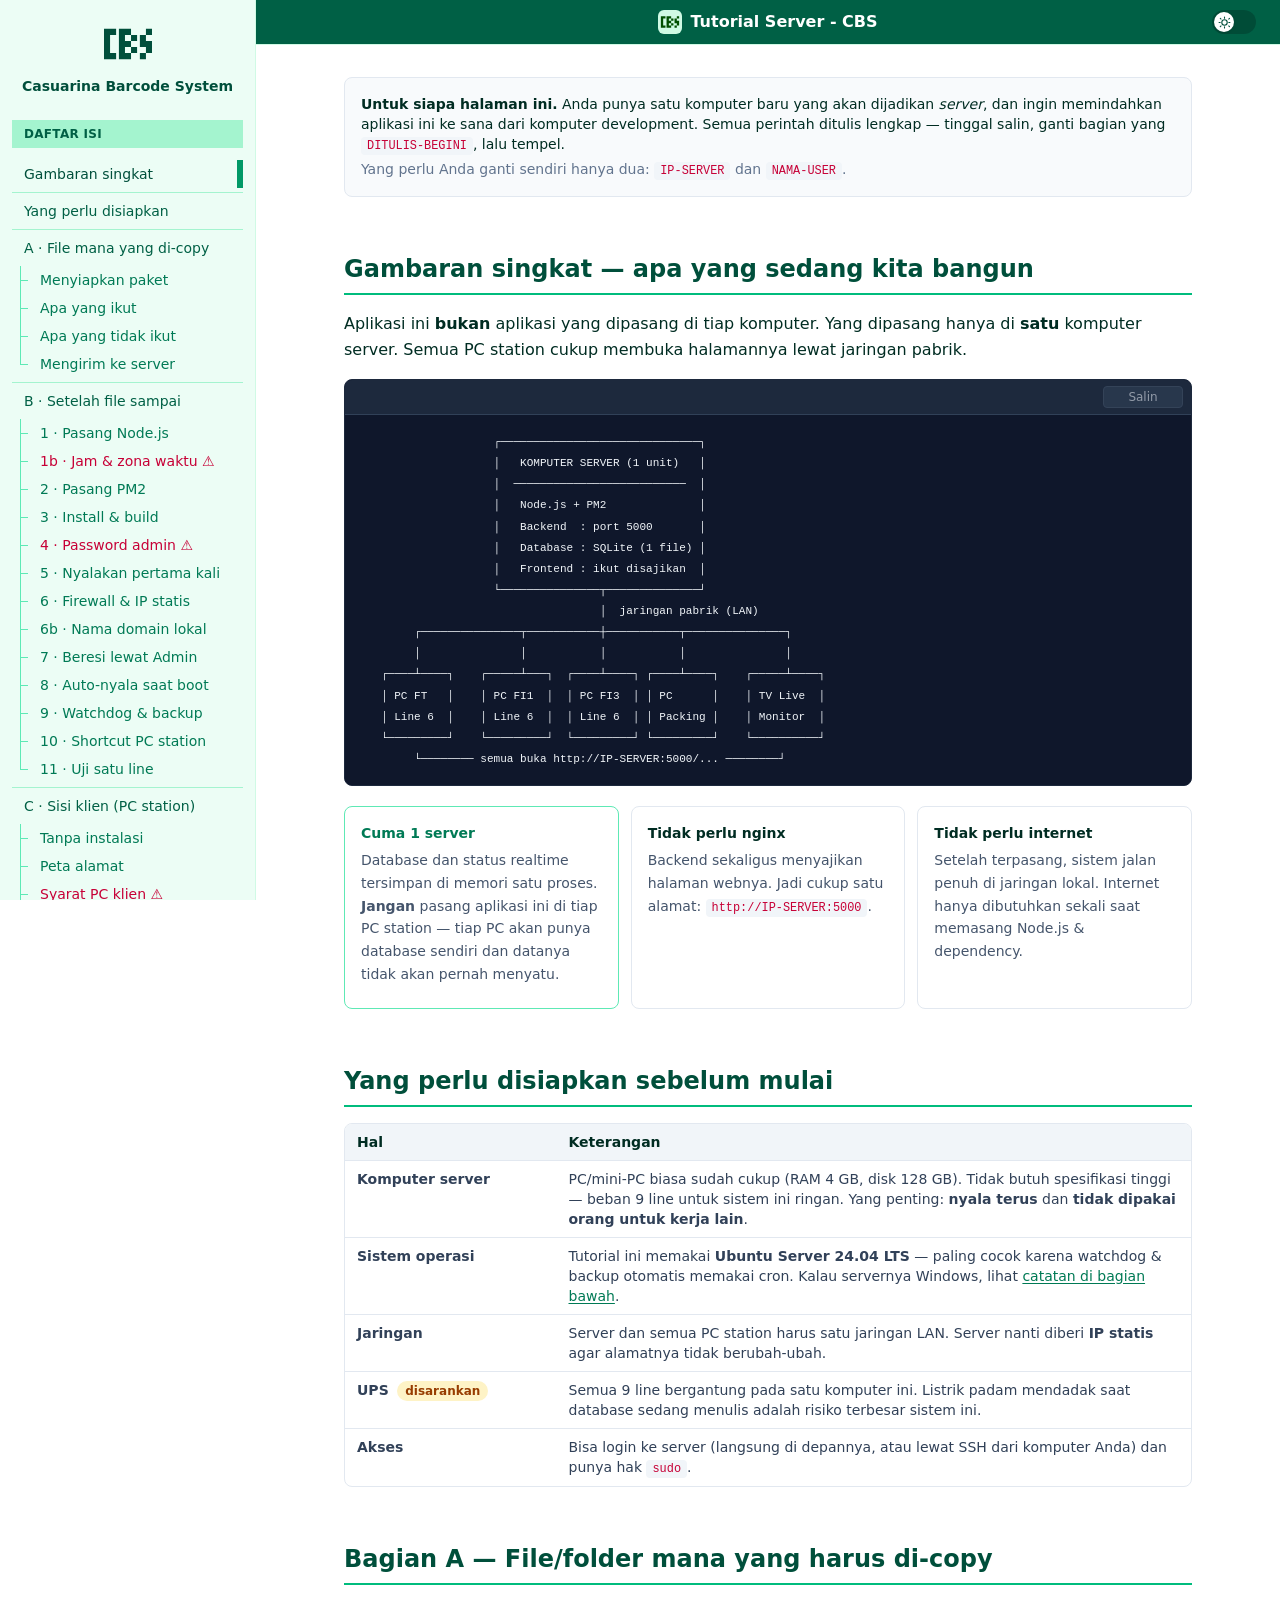
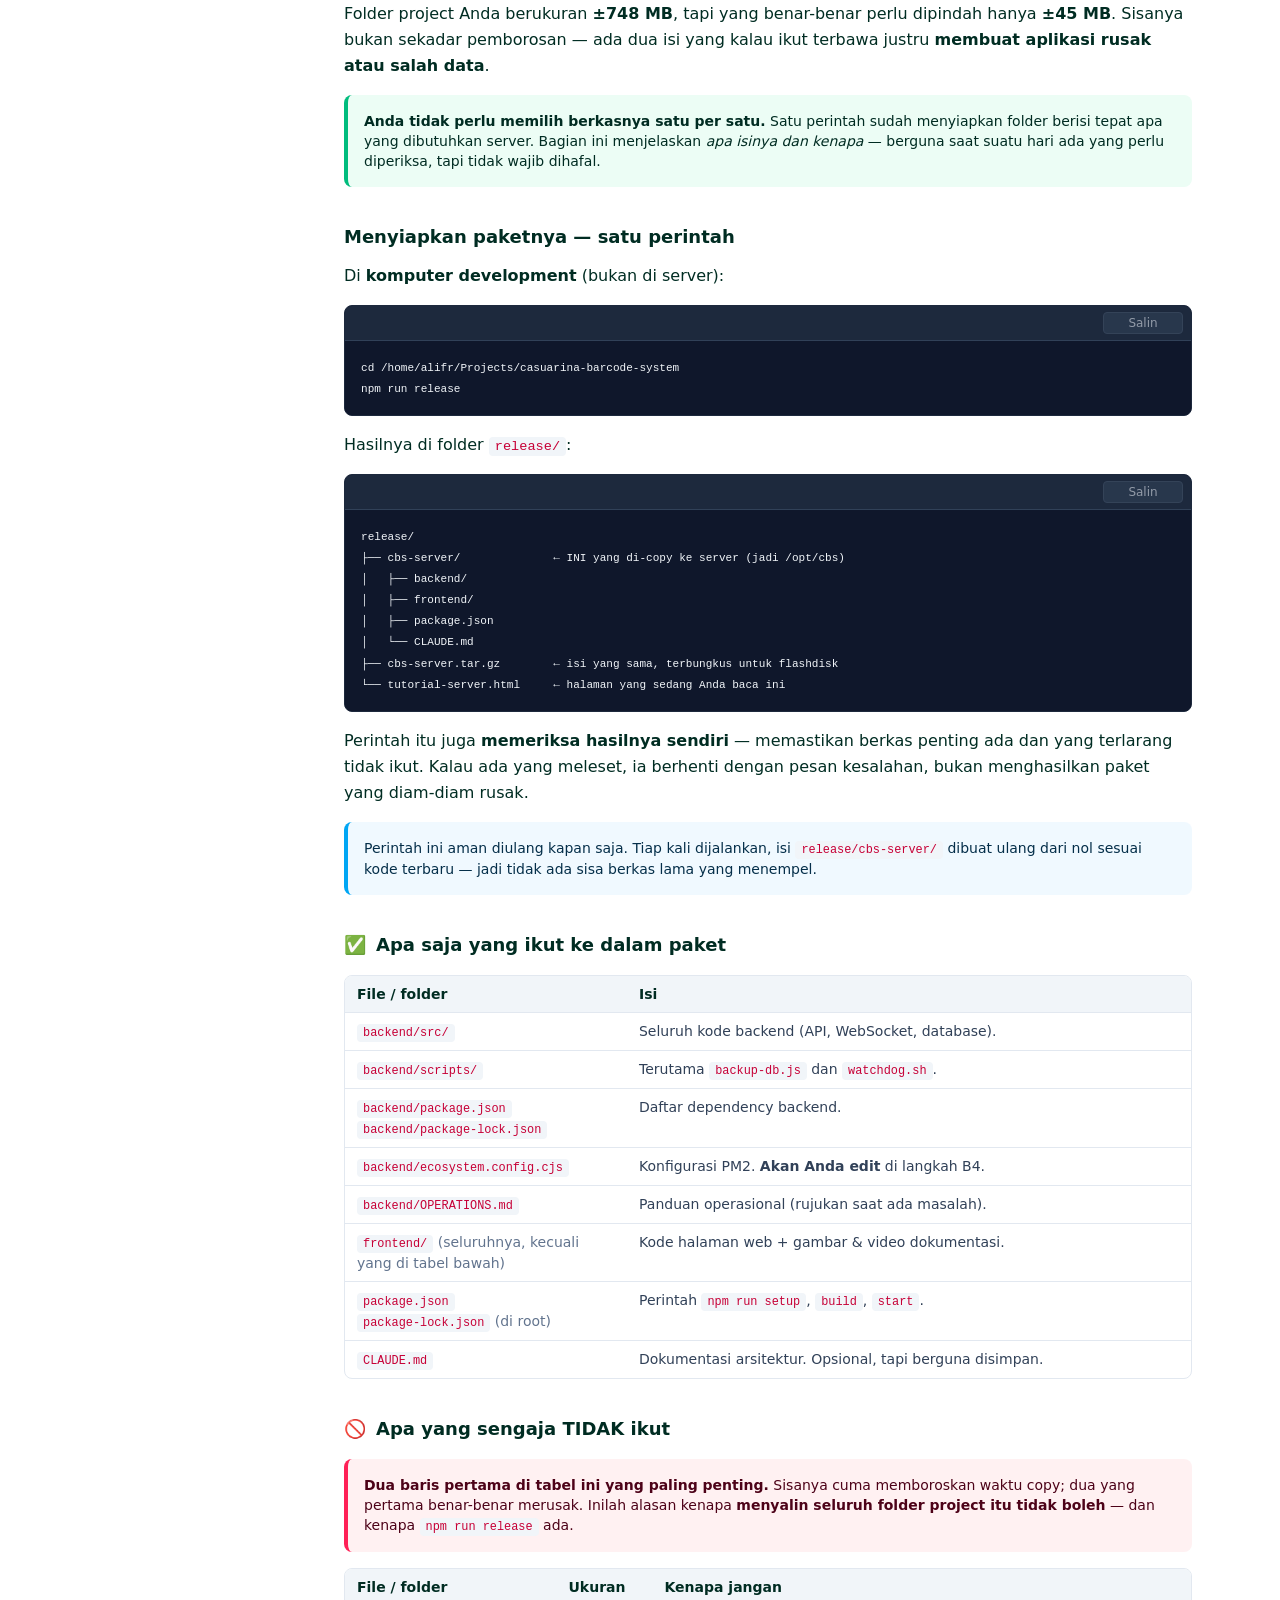
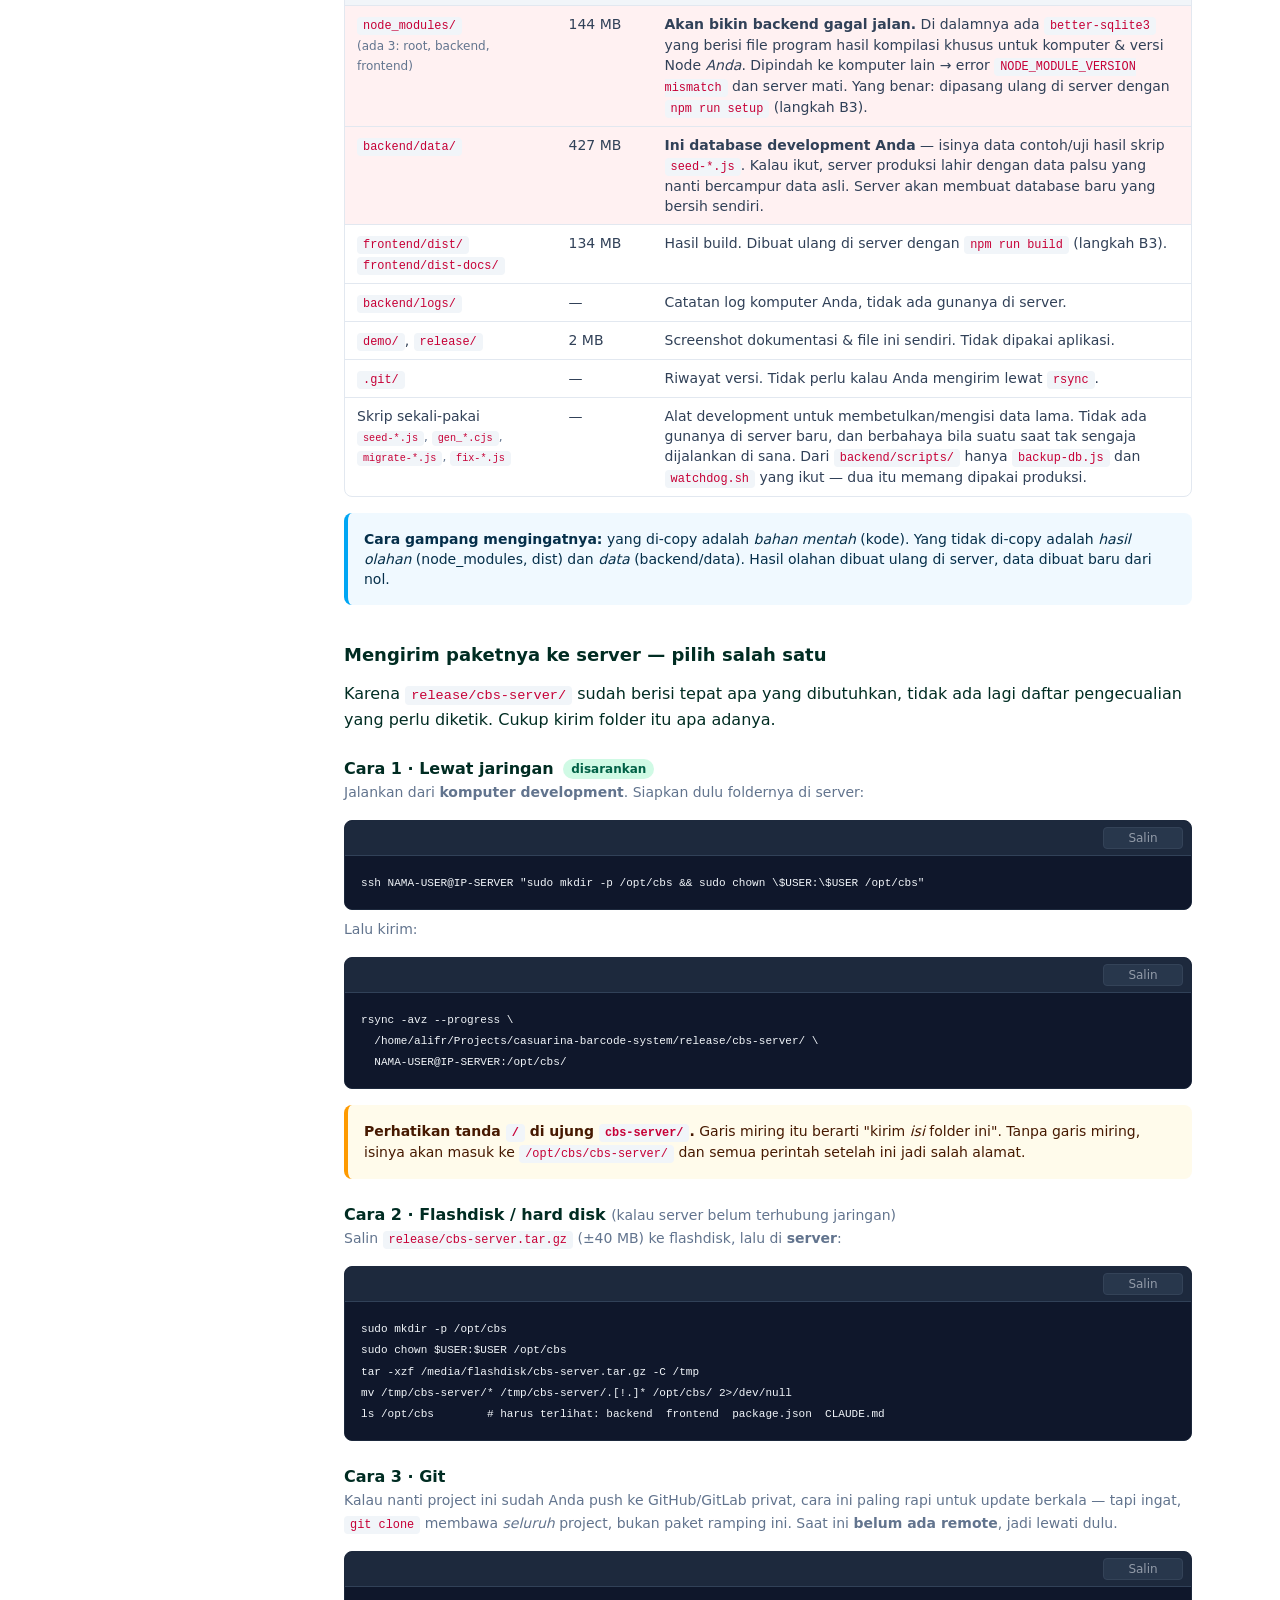
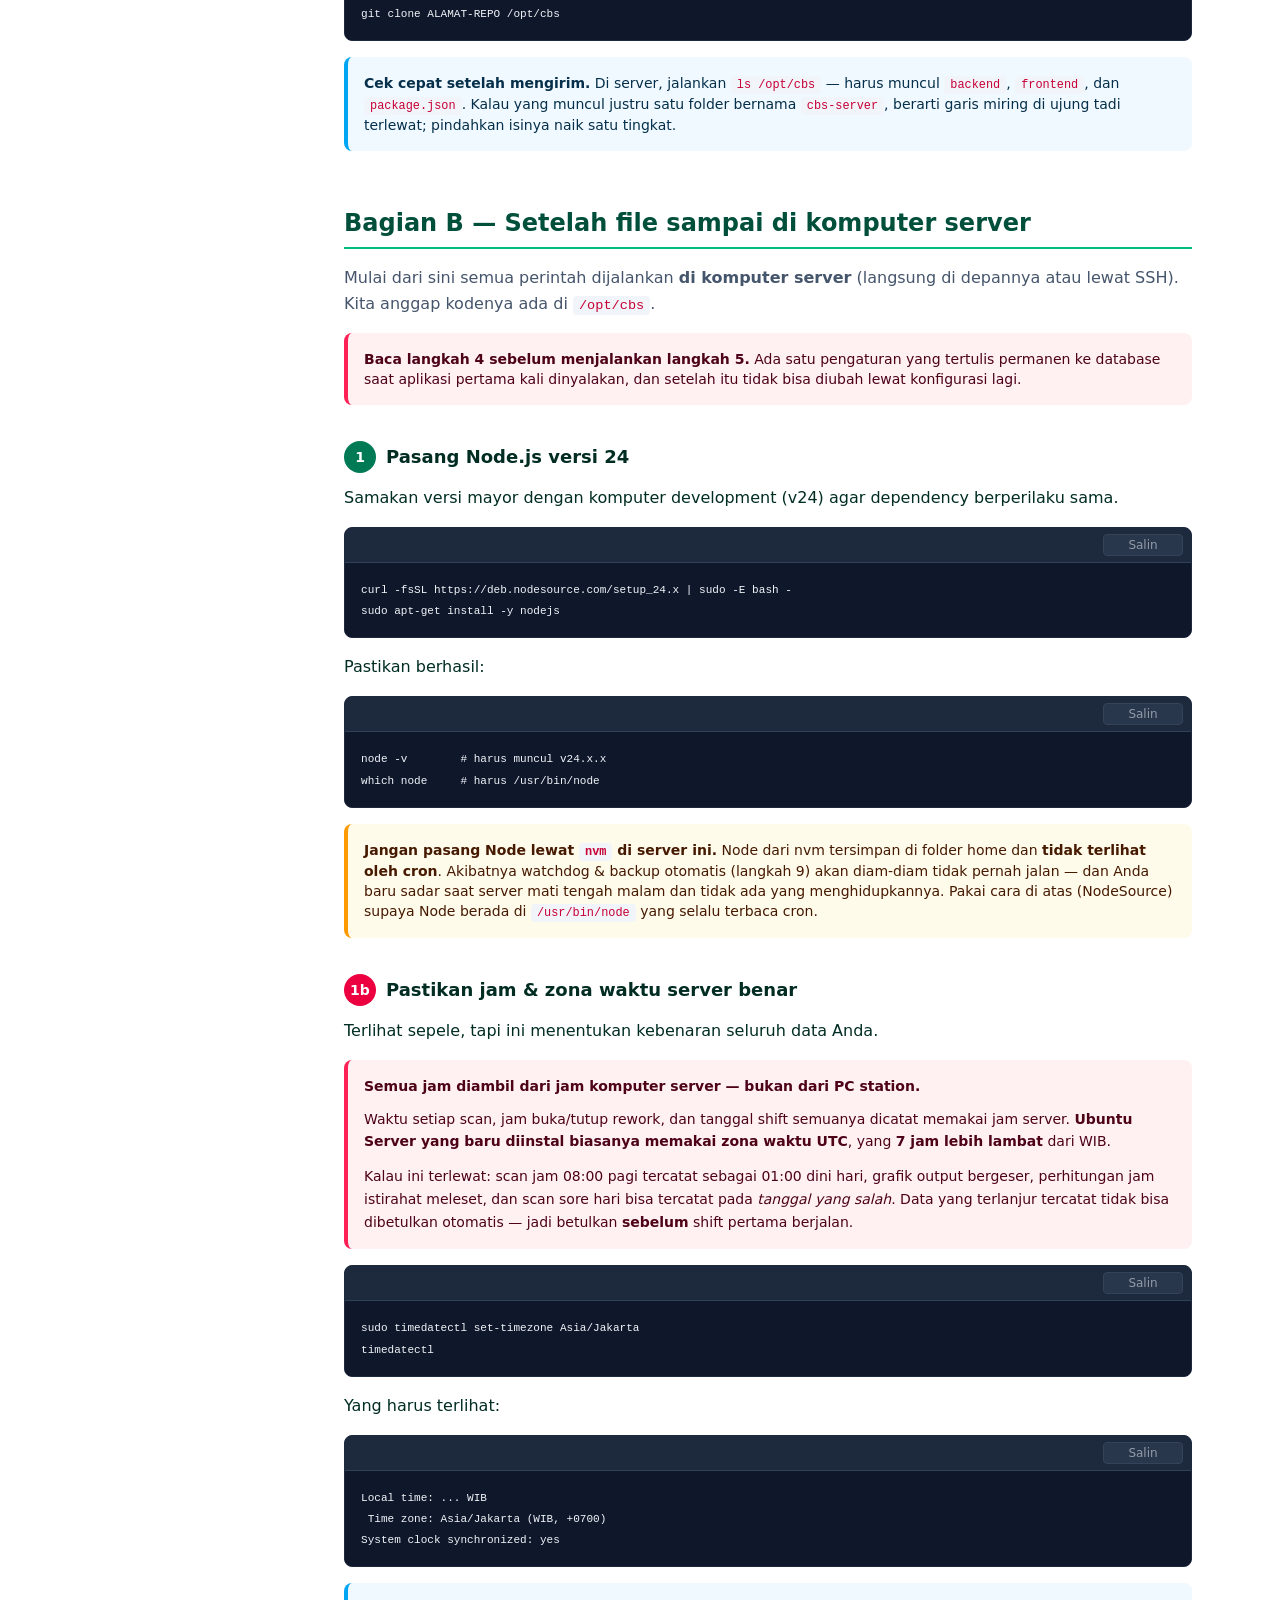
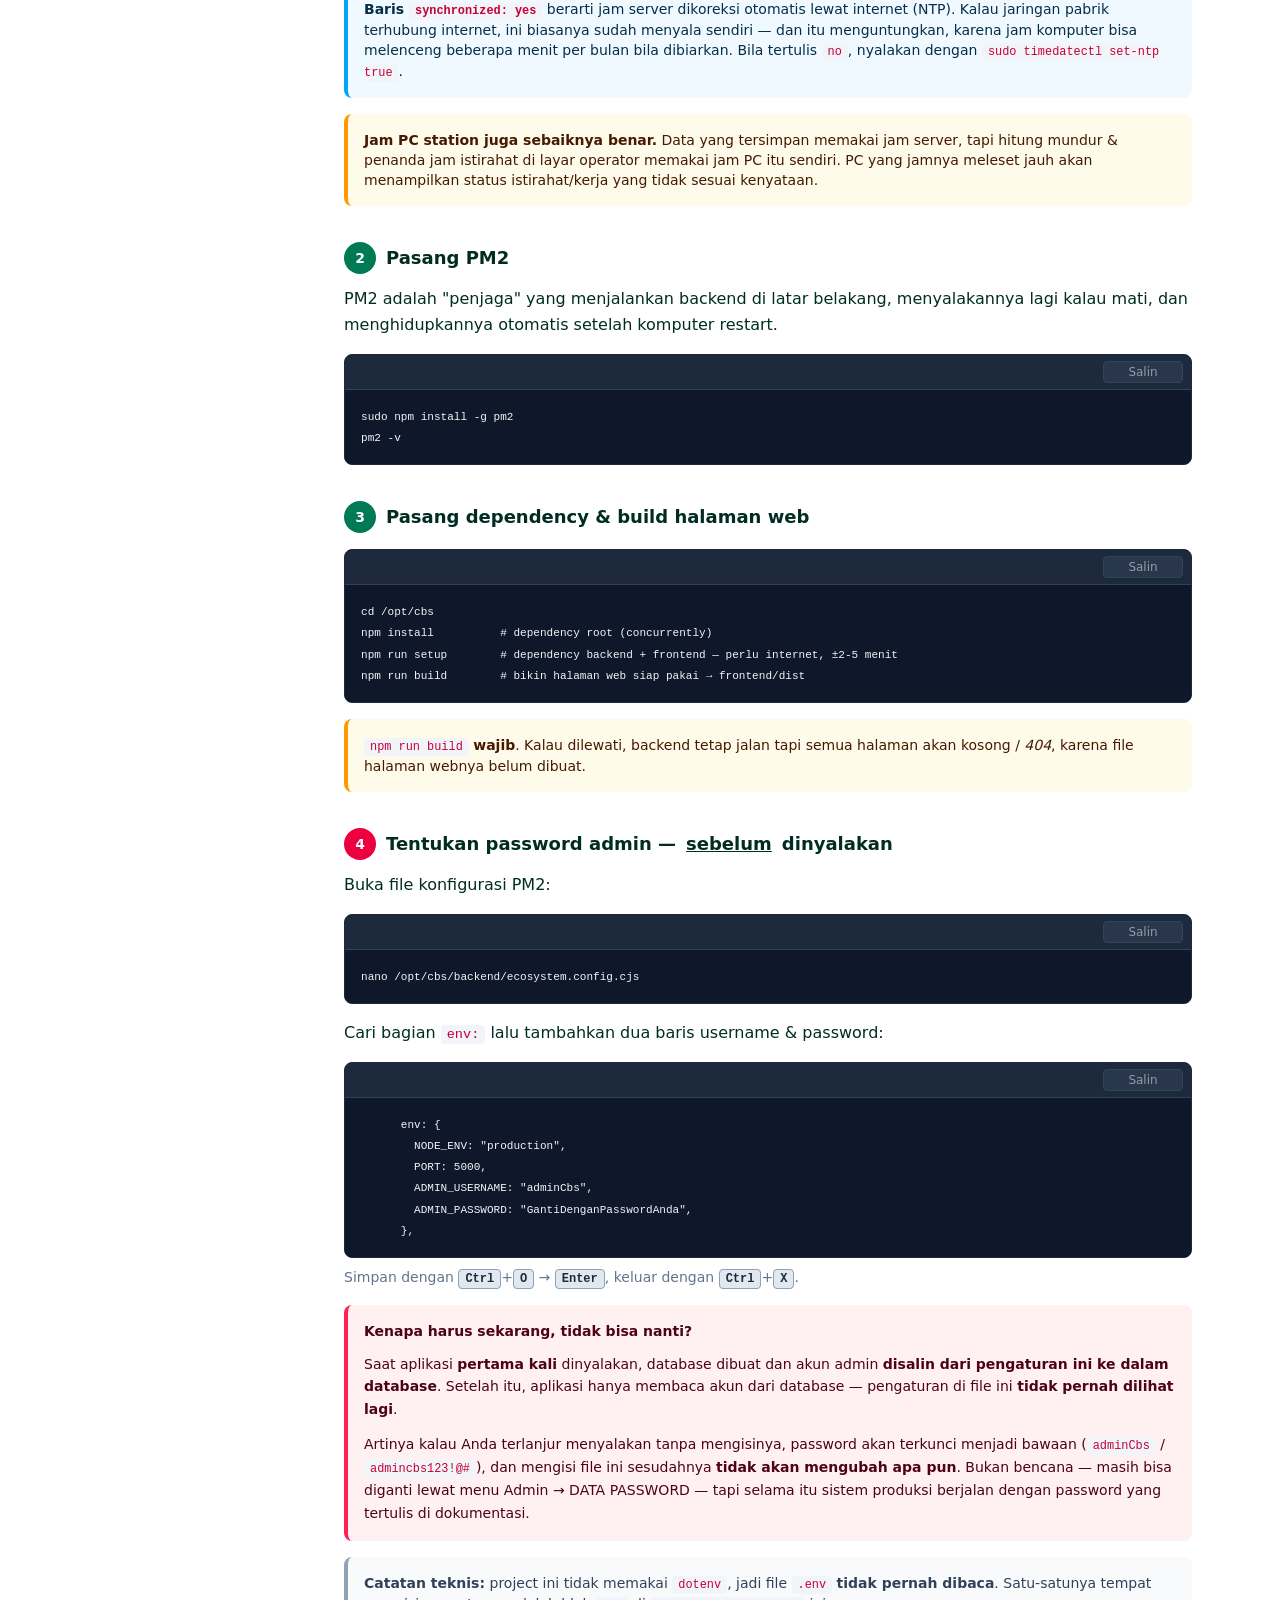
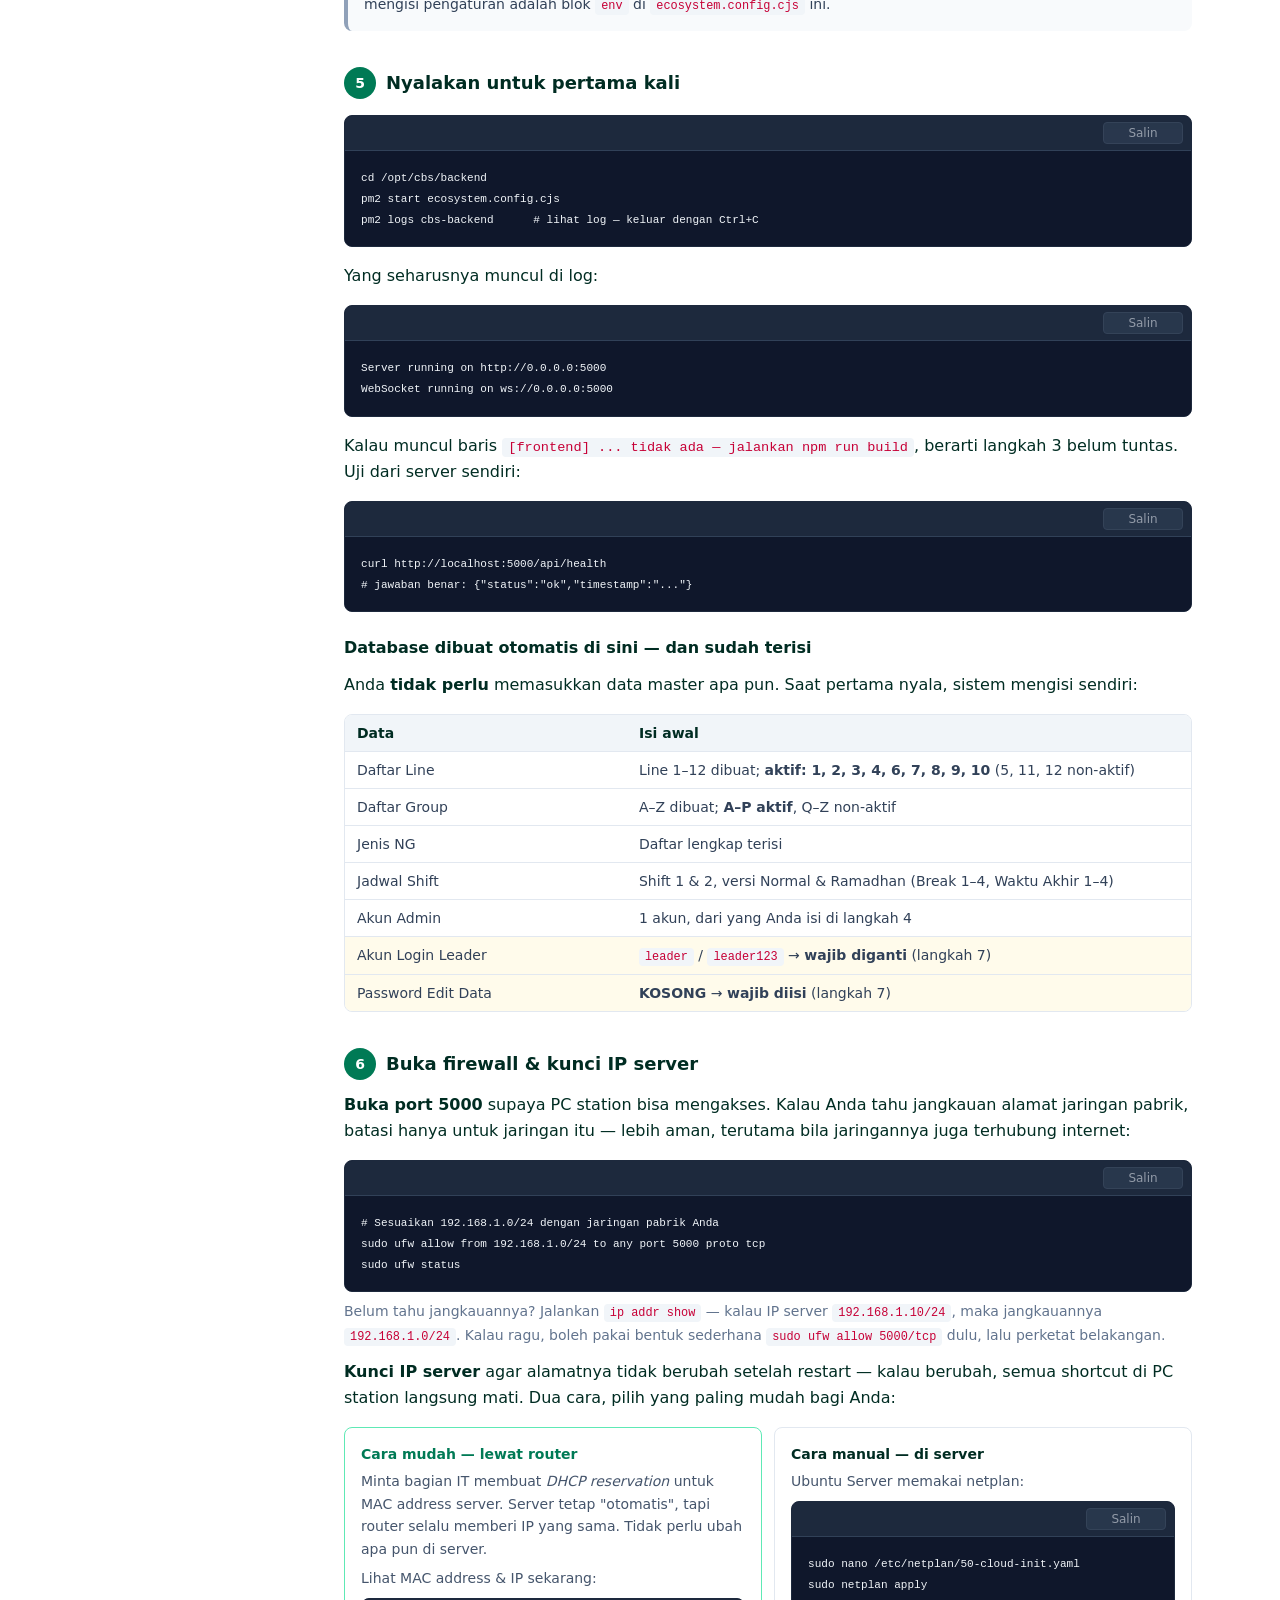
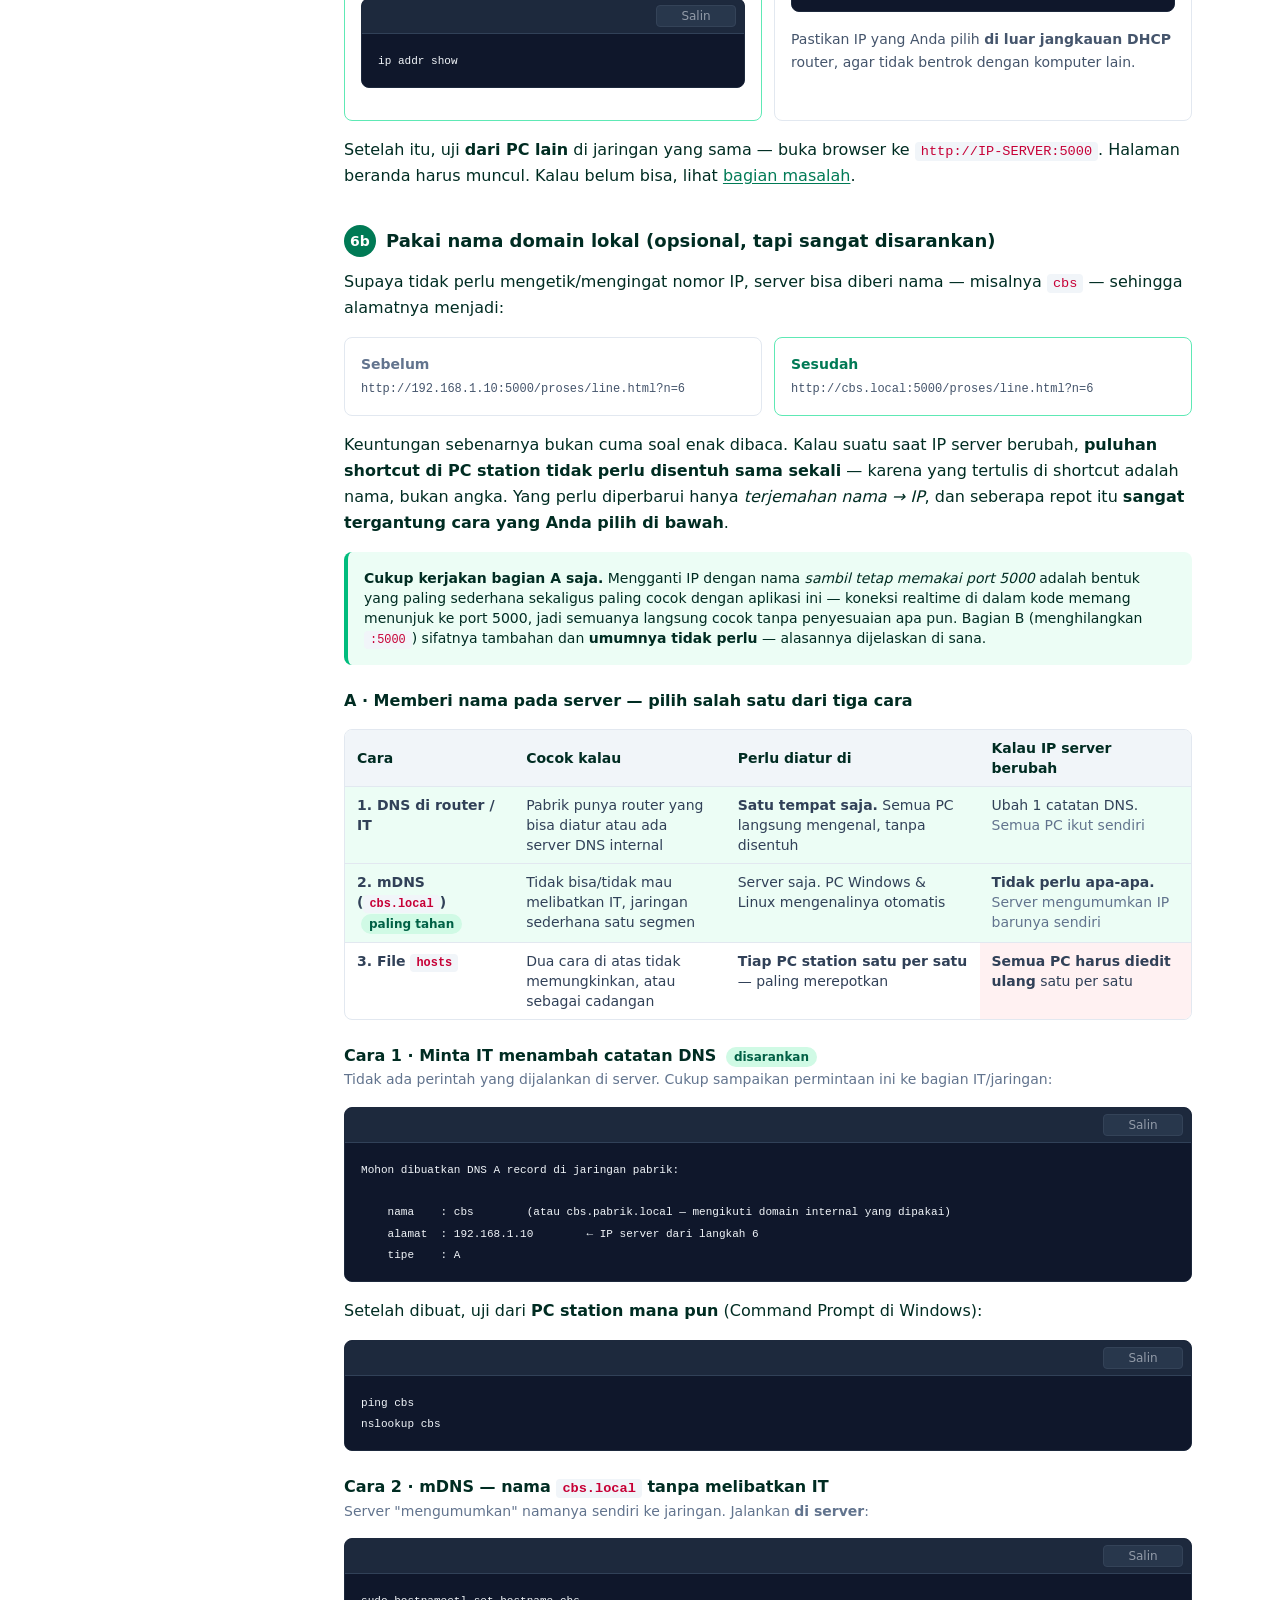
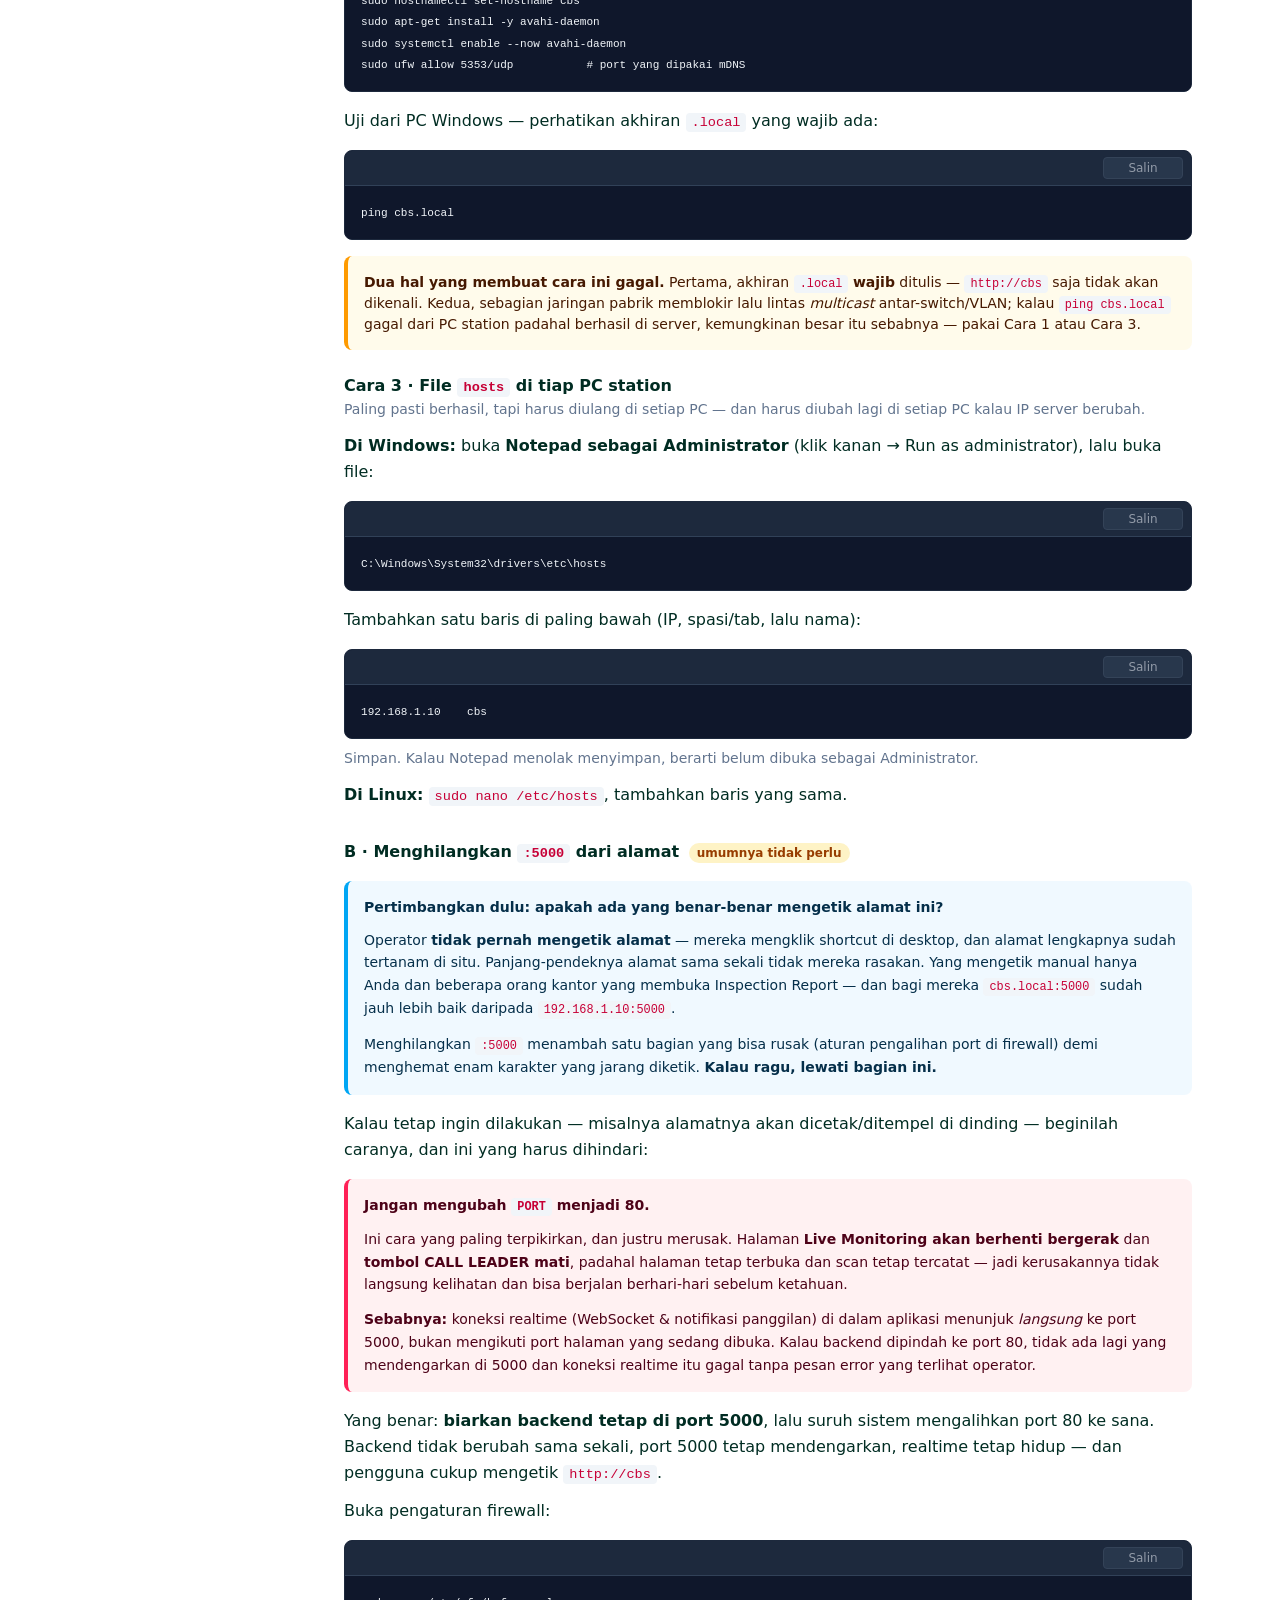
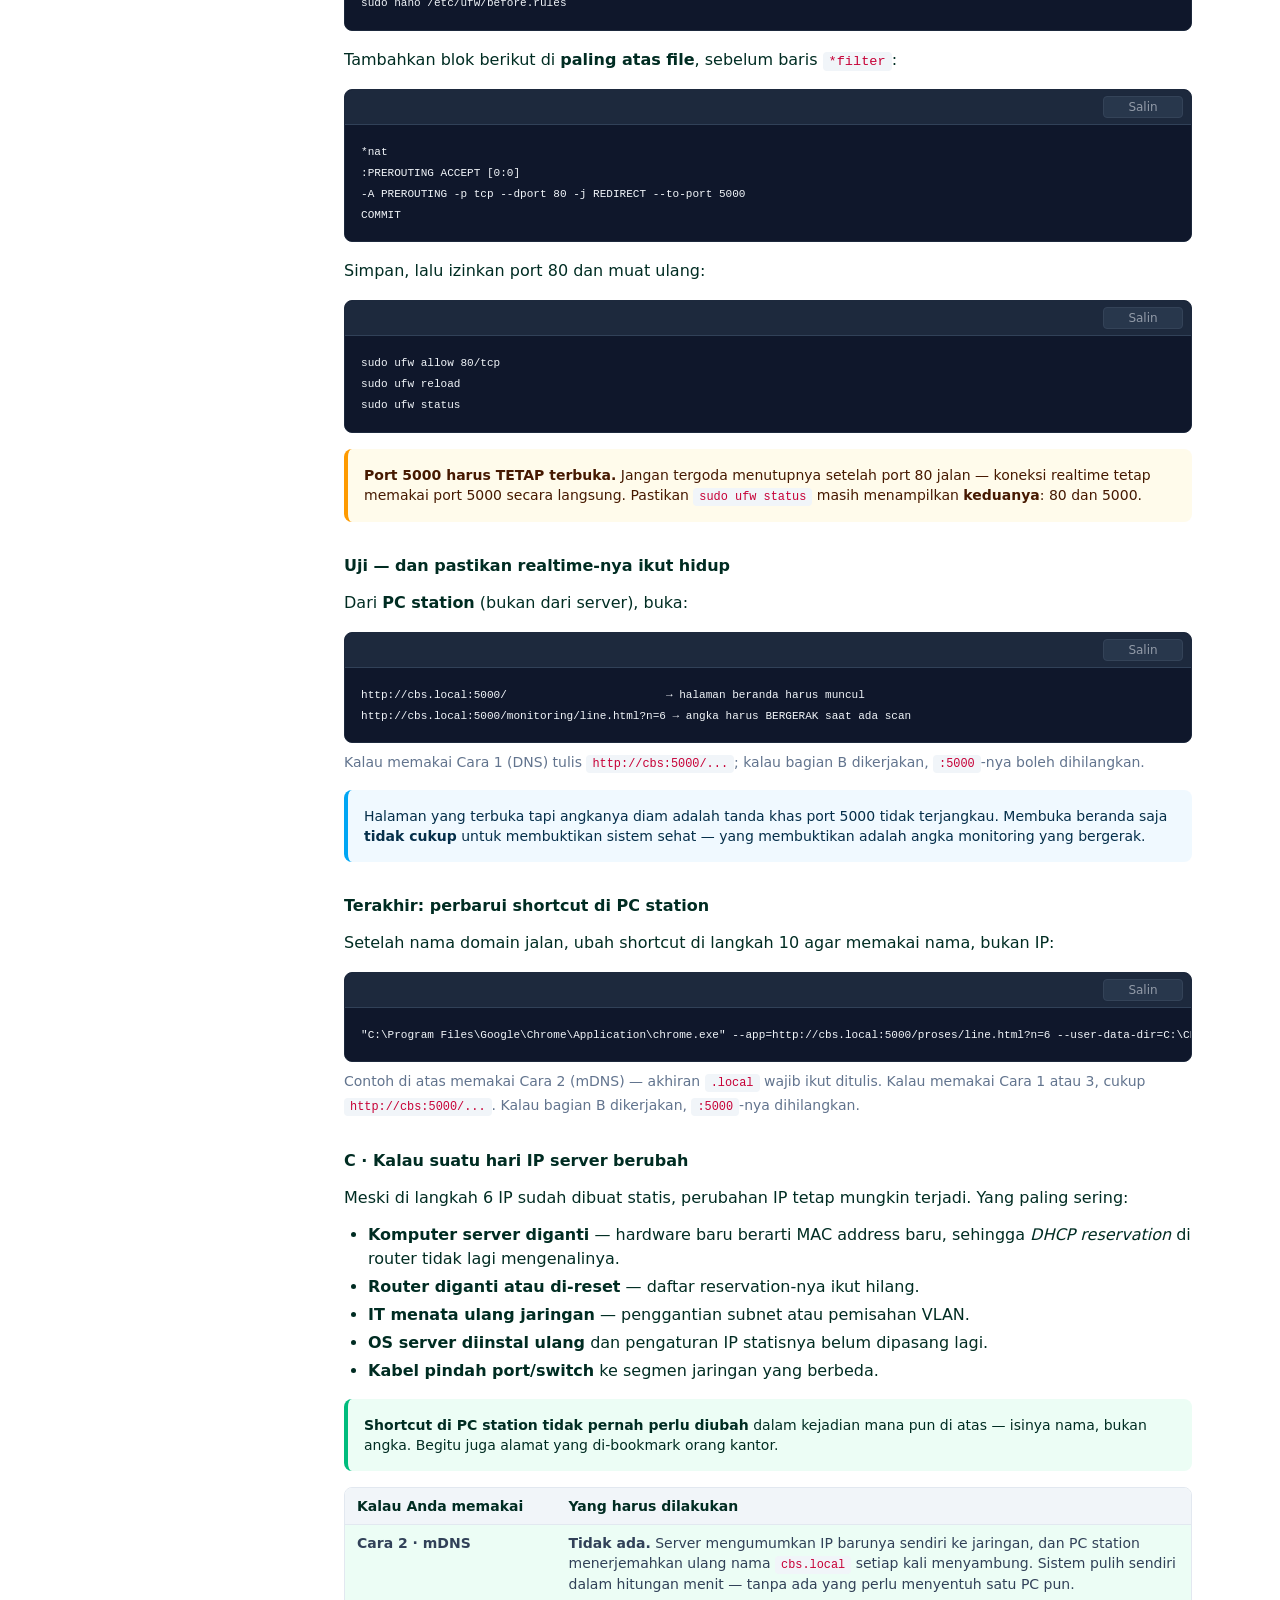
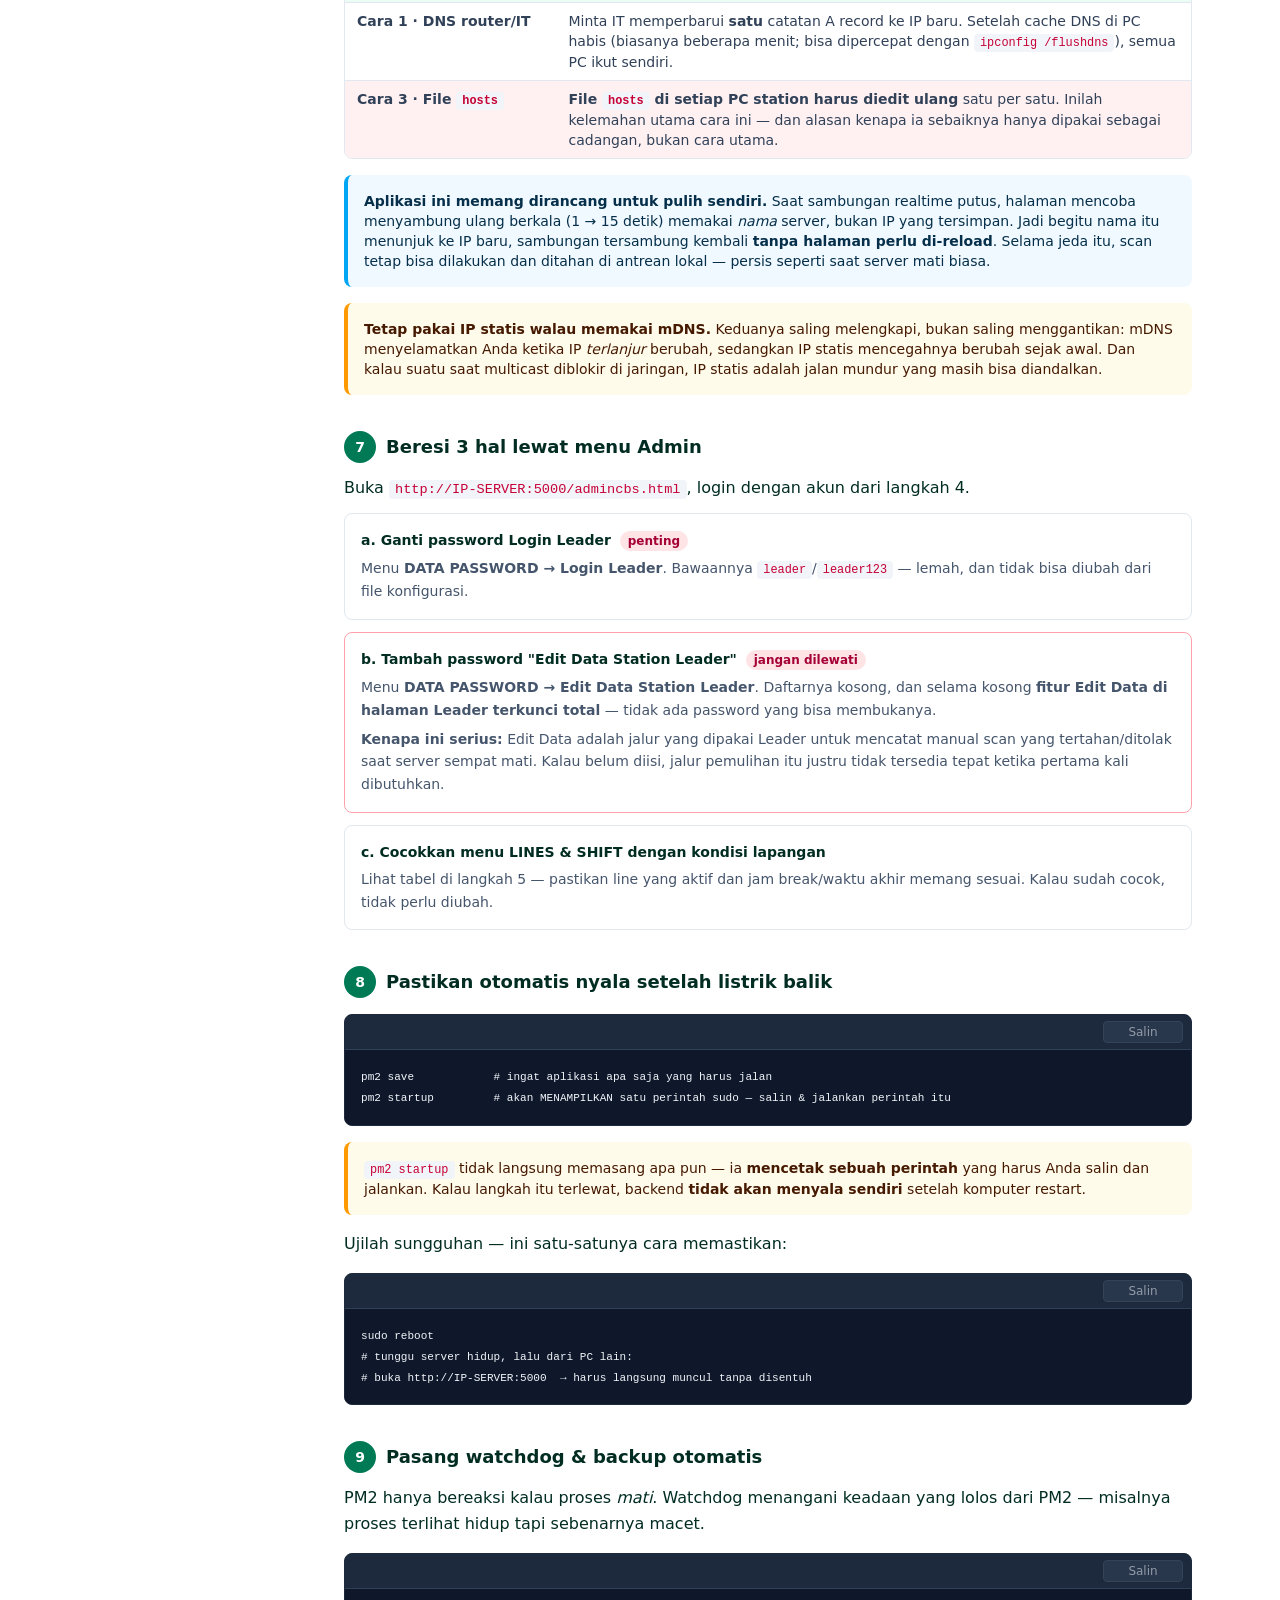
==== commit 605f77f1: "deploy docs 2026-08-04_15-25-44" ====
--- a/tutorial-server/index.html
+++ b/tutorial-server/index.html
@@ -6,7 +6,7 @@
 <title>Tutorial Server - CBS</title>
 <meta name="description" content="Tutorial memasang Casuarina Barcode System di komputer server, langkah demi langkah.">
 <style>/*! tailwindcss v4.2.2 | MIT License | https://tailwindcss.com */
-@layer properties{@supports (((-webkit-hyphens:none)) and (not (margin-trim:inline))) or ((-moz-orient:inline) and (not (color:rgb(from red r g b)))){*,:before,:after,::backdrop{--tw-translate-x:0;--tw-translate-y:0;--tw-translate-z:0;--tw-divide-y-reverse:0;--tw-border-style:solid;--tw-font-weight:initial;--tw-tracking:initial;--tw-shadow:0 0 #0000;--tw-shadow-color:initial;--tw-shadow-alpha:100%;--tw-inset-shadow:0 0 #0000;--tw-inset-shadow-color:initial;--tw-inset-shadow-alpha:100%;--tw-ring-color:initial;--tw-ring-shadow:0 0 #0000;--tw-inset-ring-color:initial;--tw-inset-ring-shadow:0 0 #0000;--tw-ring-inset:initial;--tw-ring-offset-width:0px;--tw-ring-offset-color:#fff;--tw-ring-offset-shadow:0 0 #0000;--tw-leading:initial;--tw-space-y-reverse:0}}}@layer theme{:root,:host{--font-sans:ui-sans-serif, system-ui, sans-serif, "Apple Color Emoji", "Segoe UI Emoji", "Segoe UI Symbol", "Noto Color Emoji";--font-mono:ui-monospace, SFMono-Regular, Menlo, Monaco, Consolas, "Liberation Mono", "Courier New", monospace;--color-amber-50:oklch(98.7% .022 95.277);--color-amber-100:oklch(96.2% .059 95.617);--color-amber-200:oklch(92.4% .12 95.746);--color-amber-500:oklch(76.9% .188 70.08);--color-amber-800:oklch(47.3% .137 46.201);--color-amber-900:oklch(41.4% .112 45.904);--color-amber-950:oklch(27.9% .077 45.635);--color-emerald-50:oklch(97.9% .021 166.113);--color-emerald-100:oklch(95% .052 163.051);--color-emerald-200:oklch(90.5% .093 164.15);--color-emerald-300:oklch(84.5% .143 164.978);--color-emerald-400:oklch(76.5% .177 163.223);--color-emerald-500:oklch(69.6% .17 162.48);--color-emerald-600:oklch(59.6% .145 163.225);--color-emerald-700:oklch(50.8% .118 165.612);--color-emerald-800:oklch(43.2% .095 166.913);--color-emerald-900:oklch(37.8% .077 168.94);--color-emerald-950:oklch(26.2% .051 172.552);--color-sky-50:oklch(97.7% .013 236.62);--color-sky-100:oklch(95.1% .026 236.824);--color-sky-500:oklch(68.5% .169 237.323);--color-sky-950:oklch(29.3% .066 243.157);--color-rose-50:oklch(96.9% .015 12.422);--color-rose-100:oklch(94.1% .03 12.58);--color-rose-200:oklch(89.2% .058 10.001);--color-rose-300:oklch(81% .117 11.638);--color-rose-400:oklch(71.2% .194 13.428);--color-rose-500:oklch(64.5% .246 16.439);--color-rose-600:oklch(58.6% .253 17.585);--color-rose-700:oklch(51.4% .222 16.935);--color-rose-800:oklch(45.5% .188 13.697);--color-rose-900:oklch(41% .159 10.272);--color-rose-950:oklch(27.1% .105 12.094);--color-slate-50:oklch(98.4% .003 247.858);--color-slate-100:oklch(96.8% .007 247.896);--color-slate-200:oklch(92.9% .013 255.508);--color-slate-300:oklch(86.9% .022 252.894);--color-slate-400:oklch(70.4% .04 256.788);--color-slate-500:oklch(55.4% .046 257.417);--color-slate-600:oklch(44.6% .043 257.281);--color-slate-700:oklch(37.2% .044 257.287);--color-slate-800:oklch(27.9% .041 260.031);--color-slate-900:oklch(20.8% .042 265.755);--color-slate-950:oklch(12.9% .042 264.695);--color-black:#000;--color-white:#fff;--spacing:.25rem;--container-4xl:56rem;--text-xs:.75rem;--text-xs--line-height:calc(1 / .75);--text-sm:.875rem;--text-sm--line-height:calc(1.25 / .875);--text-base:1rem;--text-base--line-height:calc(1.5 / 1);--text-lg:1.125rem;--text-lg--line-height:calc(1.75 / 1.125);--text-2xl:1.5rem;--text-2xl--line-height:calc(2 / 1.5);--font-weight-normal:400;--font-weight-medium:500;--font-weight-semibold:600;--font-weight-bold:700;--tracking-wide:.025em;--leading-relaxed:1.625;--radius-lg:.5rem;--default-transition-duration:.15s;--default-transition-timing-function:cubic-bezier(.4, 0, .2, 1);--default-font-family:var(--font-sans);--default-mono-font-family:var(--font-mono)}}@layer base{*,:after,:before,::backdrop{box-sizing:border-box;border:0 solid;margin:0;padding:0}::file-selector-button{box-sizing:border-box;border:0 solid;margin:0;padding:0}html,:host{-webkit-text-size-adjust:100%;tab-size:4;line-height:1.5;font-family:var(--default-font-family,ui-sans-serif, system-ui, sans-serif, "Apple Color Emoji", "Segoe UI Emoji", "Segoe UI Symbol", "Noto Color Emoji");font-feature-settings:var(--default-font-feature-settings,normal);font-variation-settings:var(--default-font-variation-settings,normal);-webkit-tap-highlight-color:transparent}hr{height:0;color:inherit;border-top-width:1px}abbr:where([title]){-webkit-text-decoration:underline dotted;text-decoration:underline dotted}h1,h2,h3,h4,h5,h6{font-size:inherit;font-weight:inherit}a{color:inherit;-webkit-text-decoration:inherit;-webkit-text-decoration:inherit;-webkit-text-decoration:inherit;text-decoration:inherit}b,strong{font-weight:bolder}code,kbd,samp,pre{font-family:var(--default-mono-font-family,ui-monospace, SFMono-Regular, Menlo, Monaco, Consolas, "Liberation Mono", "Courier New", monospace);font-feature-settings:var(--default-mono-font-feature-settings,normal);font-variation-settings:var(--default-mono-font-variation-settings,normal);font-size:1em}small{font-size:80%}sub,sup{vertical-align:baseline;font-size:75%;line-height:0;position:relative}sub{bottom:-.25em}sup{top:-.5em}table{text-indent:0;border-color:inherit;border-collapse:collapse}:-moz-focusring{outline:auto}progress{vertical-align:baseline}summary{display:list-item}ol,ul,menu{list-style:none}img,svg,video,canvas,audio,iframe,embed,object{vertical-align:middle;display:block}img,video{max-width:100%;height:auto}button,input,select,optgroup,textarea{font:inherit;font-feature-settings:inherit;font-variation-settings:inherit;letter-spacing:inherit;color:inherit;opacity:1;background-color:#0000;border-radius:0}::file-selector-button{font:inherit;font-feature-settings:inherit;font-variation-settings:inherit;letter-spacing:inherit;color:inherit;opacity:1;background-color:#0000;border-radius:0}:where(select:is([multiple],[size])) optgroup{font-weight:bolder}:where(select:is([multiple],[size])) optgroup option{padding-inline-start:20px}::file-selector-button{margin-inline-end:4px}::placeholder{opacity:1}@supports (not ((-webkit-appearance:-apple-pay-button))) or (contain-intrinsic-size:1px){::placeholder{color:currentColor}@supports (color:color-mix(in lab, red, red)){::placeholder{color:color-mix(in oklab, currentcolor 50%, transparent)}}}textarea{resize:vertical}::-webkit-search-decoration{-webkit-appearance:none}::-webkit-date-and-time-value{min-height:1lh;text-align:inherit}::-webkit-datetime-edit{display:inline-flex}::-webkit-datetime-edit-fields-wrapper{padding:0}::-webkit-datetime-edit{padding-block:0}::-webkit-datetime-edit-year-field{padding-block:0}::-webkit-datetime-edit-month-field{padding-block:0}::-webkit-datetime-edit-day-field{padding-block:0}::-webkit-datetime-edit-hour-field{padding-block:0}::-webkit-datetime-edit-minute-field{padding-block:0}::-webkit-datetime-edit-second-field{padding-block:0}::-webkit-datetime-edit-millisecond-field{padding-block:0}::-webkit-datetime-edit-meridiem-field{padding-block:0}::-webkit-calendar-picker-indicator{line-height:1}:-moz-ui-invalid{box-shadow:none}button,input:where([type=button],[type=reset],[type=submit]){appearance:button}::file-selector-button{appearance:button}::-webkit-inner-spin-button{height:auto}::-webkit-outer-spin-button{height:auto}[hidden]:where(:not([hidden=until-found])){display:none!important}body{font-family:Inter,ui-sans-serif,system-ui,-apple-system,Segoe UI,Roboto,sans-serif}main h2{margin-top:calc(var(--spacing) * 14);margin-bottom:calc(var(--spacing) * 4);scroll-margin-top:calc(var(--spacing) * 24);border-bottom-style:var(--tw-border-style);border-bottom-width:2px;border-color:var(--color-emerald-500);padding-bottom:calc(var(--spacing) * 2);font-size:var(--text-2xl);line-height:var(--tw-leading,var(--text-2xl--line-height));--tw-font-weight:var(--font-weight-bold);font-weight:var(--font-weight-bold);color:var(--color-emerald-900)}main h2:where(.dark,.dark *){color:var(--color-emerald-300)}main h3{margin-top:calc(var(--spacing) * 9);margin-bottom:calc(var(--spacing) * 3);scroll-margin-top:calc(var(--spacing) * 24);align-items:center;gap:calc(var(--spacing) * 2.5);font-size:var(--text-lg);line-height:var(--tw-leading,var(--text-lg--line-height));--tw-font-weight:var(--font-weight-semibold);font-weight:var(--font-weight-semibold);display:flex}main h4{margin-top:calc(var(--spacing) * 6);margin-bottom:calc(var(--spacing) * 2);font-size:var(--text-base);line-height:var(--tw-leading,var(--text-base--line-height));--tw-font-weight:var(--font-weight-semibold);font-weight:var(--font-weight-semibold)}main h6{margin-bottom:calc(var(--spacing) * 1.5);font-size:var(--text-sm);line-height:var(--tw-leading,var(--text-sm--line-height));--tw-font-weight:var(--font-weight-semibold);font-weight:var(--font-weight-semibold)}main p{margin-block:calc(var(--spacing) * 3);--tw-leading:var(--leading-relaxed);line-height:var(--leading-relaxed)}main a{color:var(--color-emerald-700);text-underline-offset:2px;text-decoration-line:underline}main a:where(.dark,.dark *){color:var(--color-emerald-400)}main ul:not(.ceklis){margin-block:calc(var(--spacing) * 3);list-style-type:disc}:where(main ul:not(.ceklis)>:not(:last-child)){--tw-space-y-reverse:0;margin-block-start:calc(calc(var(--spacing) * 1) * var(--tw-space-y-reverse));margin-block-end:calc(calc(var(--spacing) * 1) * calc(1 - var(--tw-space-y-reverse)))}main ul:not(.ceklis){padding-left:calc(var(--spacing) * 6)}code{background-color:var(--color-slate-100);padding-inline:calc(var(--spacing) * 1.5);padding-block:calc(var(--spacing) * .5);font-family:var(--font-mono);color:var(--color-rose-700);border-radius:.25rem;font-size:.85em}code:where(.dark,.dark *){background-color:var(--color-slate-800);color:var(--color-rose-300)}pre{margin-block:calc(var(--spacing) * 4);border-radius:var(--radius-lg);border-style:var(--tw-border-style);border-width:1px;border-color:var(--color-slate-800);background-color:var(--color-slate-900);padding:calc(var(--spacing) * 4);padding-right:calc(var(--spacing) * 16);--tw-leading:var(--leading-relaxed);font-size:.8125rem;line-height:var(--leading-relaxed);color:var(--color-slate-100);position:relative;overflow-x:auto}pre:where(.dark,.dark *){background-color:var(--color-black)}pre code{padding:calc(var(--spacing) * 0);color:inherit;background-color:#0000}kbd{border-style:var(--tw-border-style);border-width:1px;border-color:var(--color-slate-400);background-color:var(--color-slate-200);padding-inline:calc(var(--spacing) * 1.5);padding-block:calc(var(--spacing) * .5);font-size:var(--text-xs);line-height:var(--tw-leading,var(--text-xs--line-height));--tw-font-weight:var(--font-weight-semibold);font-weight:var(--font-weight-semibold);color:var(--color-slate-800);border-radius:.25rem}kbd:where(.dark,.dark *){border-color:var(--color-slate-600);background-color:var(--color-slate-700);color:var(--color-slate-100)}}@layer components{.logo-topeng{-webkit-mask-image:var(--logo);-webkit-mask-image:var(--logo);mask-image:var(--logo);-webkit-mask-image:var(--logo);-webkit-mask-position:50%;mask-position:50%;-webkit-mask-size:contain;mask-size:contain;-webkit-mask-repeat:no-repeat;mask-repeat:no-repeat}.toc{cursor:pointer;border-radius:var(--radius-lg);padding-inline:calc(var(--spacing) * 3);padding-block:calc(var(--spacing) * 1);font-size:var(--text-base);line-height:var(--tw-leading,var(--text-base--line-height));--tw-font-weight:var(--font-weight-medium);font-weight:var(--font-weight-medium);color:var(--color-emerald-800);transition-property:color,background-color,border-color,outline-color,text-decoration-color,fill,stroke,--tw-gradient-from,--tw-gradient-via,--tw-gradient-to;transition-timing-function:var(--tw-ease,var(--default-transition-timing-function));transition-duration:var(--tw-duration,var(--default-transition-duration));text-decoration-line:none;display:block}@media (hover:hover){.toc:hover{background-color:var(--color-emerald-100)}}@media (min-width:48rem){.toc{font-size:var(--text-sm);line-height:var(--tw-leading,var(--text-sm--line-height))}}.toc:where(.dark,.dark *){color:var(--color-slate-200)}@media (hover:hover){.toc:where(.dark,.dark *):hover{background-color:var(--color-slate-700)}}.toc-awas{color:var(--color-rose-700)}.toc-awas:where(.dark,.dark *){color:var(--color-rose-400)}.toc-anak{padding-left:calc(var(--spacing) * 4);position:relative}.toc-anak>.toc{font-size:var(--text-sm);line-height:var(--tw-leading,var(--text-sm--line-height));color:var(--color-emerald-700)}@media (hover:hover){.toc-anak>.toc:hover{background-color:var(--color-emerald-300)}}.toc-anak>.toc:where(.dark,.dark *){color:var(--color-slate-300)}@media (hover:hover){.toc-anak>.toc:where(.dark,.dark *):hover{background-color:var(--color-slate-950)}}.toc-anak>.toc-awas{color:var(--color-rose-700)}.toc-anak>.toc-awas:where(.dark,.dark *){color:var(--color-rose-400)}.toc-anak:before,.toc-anak:after{content:"";pointer-events:none;left:calc(var(--spacing) * 2);background-color:var(--color-emerald-300);position:absolute}:is():where(.dark,.dark *){background-color:var(--color-slate-600)}.toc-anak:before{top:calc(var(--spacing) * 0);bottom:calc(var(--spacing) * 0);width:1px}.toc-anak.toc-akhir:before{height:calc(var(--spacing) * 3.5);bottom:auto}.toc-anak:after{top:calc(var(--spacing) * 3.5);height:1px;width:calc(var(--spacing) * 2)}.toc.aktif{border-right-style:var(--tw-border-style);border-right-width:6px;border-color:var(--color-emerald-600);color:var(--color-emerald-900);background-color:#0000;border-radius:0}.toc.aktif:where(.dark,.dark *){border-color:var(--color-slate-300);color:var(--color-white);background-color:#0000}.langkah{height:calc(var(--spacing) * 8);width:calc(var(--spacing) * 8);background-color:var(--color-emerald-700);font-size:var(--text-sm);line-height:var(--tw-leading,var(--text-sm--line-height));--tw-font-weight:var(--font-weight-bold);font-weight:var(--font-weight-bold);color:var(--color-white);border-radius:3.40282e38px;flex-shrink:0;justify-content:center;align-items:center;display:inline-flex}.langkah-merah{background-color:var(--color-rose-600)}.callout{margin-block:calc(var(--spacing) * 4);border-radius:var(--radius-lg);border-left-style:var(--tw-border-style);padding:calc(var(--spacing) * 4);font-size:var(--text-sm);line-height:var(--tw-leading,var(--text-sm--line-height));border-left-width:4px}.callout p:first-child{margin-top:calc(var(--spacing) * 0)}.callout p:last-child{margin-bottom:calc(var(--spacing) * 0)}.callout-info{border-color:var(--color-sky-500);background-color:var(--color-sky-50);color:var(--color-sky-950)}.callout-info:where(.dark,.dark *){background-color:#052f4a66}@supports (color:color-mix(in lab, red, red)){.callout-info:where(.dark,.dark *){background-color:color-mix(in oklab, var(--color-sky-950) 40%, transparent)}}.callout-info:where(.dark,.dark *){color:var(--color-sky-100)}.callout-warn{border-color:var(--color-amber-500);background-color:var(--color-amber-50);color:var(--color-amber-950)}.callout-warn:where(.dark,.dark *){background-color:#46190166}@supports (color:color-mix(in lab, red, red)){.callout-warn:where(.dark,.dark *){background-color:color-mix(in oklab, var(--color-amber-950) 40%, transparent)}}.callout-warn:where(.dark,.dark *){color:var(--color-amber-100)}.callout-danger{border-color:var(--color-rose-500);background-color:var(--color-rose-50);color:var(--color-rose-950)}.callout-danger:where(.dark,.dark *){background-color:#4d021866}@supports (color:color-mix(in lab, red, red)){.callout-danger:where(.dark,.dark *){background-color:color-mix(in oklab, var(--color-rose-950) 40%, transparent)}}.callout-danger:where(.dark,.dark *){color:var(--color-rose-100)}.callout-ok{border-color:var(--color-emerald-500);background-color:var(--color-emerald-50);color:var(--color-emerald-950)}.callout-ok:where(.dark,.dark *){background-color:#002c2266}@supports (color:color-mix(in lab, red, red)){.callout-ok:where(.dark,.dark *){background-color:color-mix(in oklab, var(--color-emerald-950) 40%, transparent)}}.callout-ok:where(.dark,.dark *){color:var(--color-emerald-100)}.callout-netral{border-color:var(--color-slate-400);background-color:var(--color-slate-50);color:var(--color-slate-700)}.callout-netral:where(.dark,.dark *){background-color:var(--color-slate-800);color:var(--color-slate-300)}.kartu{border-radius:var(--radius-lg);border-style:var(--tw-border-style);border-width:1px;border-color:var(--color-slate-200);background-color:var(--color-white);padding:calc(var(--spacing) * 4);font-size:var(--text-sm);line-height:var(--tw-leading,var(--text-sm--line-height))}.kartu:where(.dark,.dark *){border-color:var(--color-slate-700);background-color:var(--color-slate-800)}.kartu p{margin-block:calc(var(--spacing) * 1.5);color:var(--color-slate-600)}.kartu p:where(.dark,.dark *){color:var(--color-slate-400)}.pil{margin-left:calc(var(--spacing) * 1);padding-inline:calc(var(--spacing) * 2);padding-block:calc(var(--spacing) * .5);vertical-align:middle;font-size:var(--text-xs);line-height:var(--tw-leading,var(--text-xs--line-height));--tw-font-weight:var(--font-weight-semibold);font-weight:var(--font-weight-semibold);border-radius:3.40282e38px;display:inline-block}.pil-emerald{background-color:var(--color-emerald-100);color:var(--color-emerald-800)}.pil-emerald:where(.dark,.dark *){background-color:var(--color-emerald-900);color:var(--color-emerald-200)}.pil-amber{background-color:var(--color-amber-100);color:var(--color-amber-800)}.pil-amber:where(.dark,.dark *){background-color:var(--color-amber-900);color:var(--color-amber-200)}.pil-rose{background-color:var(--color-rose-100);color:var(--color-rose-800)}.pil-rose:where(.dark,.dark *){background-color:var(--color-rose-900);color:var(--color-rose-200)}.tbl-wrap{margin-block:calc(var(--spacing) * 4);border-radius:var(--radius-lg);border-style:var(--tw-border-style);border-width:1px;border-color:var(--color-slate-200);overflow-x:auto}.tbl-wrap:where(.dark,.dark *){border-color:var(--color-slate-700)}.tbl{border-collapse:collapse;width:100%;font-size:var(--text-sm);line-height:var(--tw-leading,var(--text-sm--line-height))}.tbl thead th{border-bottom-style:var(--tw-border-style);border-bottom-width:1px;border-color:var(--color-slate-200);background-color:var(--color-slate-100);padding-inline:calc(var(--spacing) * 3);padding-block:calc(var(--spacing) * 2);text-align:left;--tw-font-weight:var(--font-weight-semibold);font-weight:var(--font-weight-semibold)}.tbl thead th:where(.dark,.dark *){border-color:var(--color-slate-700);background-color:var(--color-slate-800)}.tbl td{border-bottom-style:var(--tw-border-style);border-bottom-width:1px;border-color:var(--color-slate-200);padding-inline:calc(var(--spacing) * 3);padding-block:calc(var(--spacing) * 2);vertical-align:top;color:var(--color-slate-700)}.tbl td:where(.dark,.dark *){border-color:var(--color-slate-700);color:var(--color-slate-300)}.tbl tbody tr:last-child td{border-bottom-style:var(--tw-border-style);border-bottom-width:0}.tbl td pre{margin-block:calc(var(--spacing) * 2)}.ceklis{margin-block:calc(var(--spacing) * 4);padding-left:calc(var(--spacing) * 0);list-style-type:none}.ceklis li{border-bottom-style:var(--tw-border-style);border-bottom-width:1px;border-color:var(--color-slate-200);padding-block:calc(var(--spacing) * 2);padding-left:calc(var(--spacing) * 8);font-size:var(--text-sm);line-height:var(--tw-leading,var(--text-sm--line-height));--tw-leading:var(--leading-relaxed);line-height:var(--leading-relaxed);position:relative}.ceklis li:where(.dark,.dark *){border-color:var(--color-slate-700)}.ceklis li:before{content:"☐";top:calc(var(--spacing) * 1.5);left:calc(var(--spacing) * 1);font-size:var(--text-lg);line-height:var(--tw-leading,var(--text-lg--line-height));color:var(--color-emerald-600);position:absolute}.ceklis li:before:where(){color:var(--color-emerald-400)}.ket{margin-top:calc(var(--spacing) * -2);margin-bottom:calc(var(--spacing) * 3);font-size:var(--text-sm);line-height:var(--tw-leading,var(--text-sm--line-height));color:var(--color-slate-500)}.ket:where(.dark,.dark *){color:var(--color-slate-400)}.btn-salin{top:calc(var(--spacing) * 2);right:calc(var(--spacing) * 2);cursor:pointer;border-style:var(--tw-border-style);border-width:1px;border-color:var(--color-slate-600);background-color:var(--color-slate-800);padding-inline:calc(var(--spacing) * 2);padding-block:calc(var(--spacing) * .5);font-size:var(--text-xs);line-height:var(--tw-leading,var(--text-xs--line-height));color:var(--color-slate-300);opacity:.6;transition-property:color,background-color,border-color,outline-color,text-decoration-color,fill,stroke,--tw-gradient-from,--tw-gradient-via,--tw-gradient-to,opacity,box-shadow,transform,translate,scale,rotate,filter,-webkit-backdrop-filter,backdrop-filter,display,content-visibility,overlay,pointer-events;transition-timing-function:var(--tw-ease,var(--default-transition-timing-function));transition-duration:var(--tw-duration,var(--default-transition-duration));border-radius:.25rem;position:absolute}@media (hover:hover){.btn-salin:hover{background-color:var(--color-slate-700);opacity:1}}}@layer utilities{.absolute{position:absolute}.fixed{position:fixed}.relative{position:relative}.sticky{position:sticky}.inset-0{inset:calc(var(--spacing) * 0)}.start{inset-inline-start:var(--spacing)}.top-0{top:calc(var(--spacing) * 0)}.top-1\/2{top:50%}.right-4{right:calc(var(--spacing) * 4)}.bottom-0{bottom:calc(var(--spacing) * 0)}.left-0{left:calc(var(--spacing) * 0)}.left-4{left:calc(var(--spacing) * 4)}.left-80{left:calc(var(--spacing) * 80)}.z-30{z-index:30}.z-40{z-index:40}.z-50{z-index:50}.mx-auto{margin-inline:auto}.my-4{margin-block:calc(var(--spacing) * 4)}.my-5{margin-block:calc(var(--spacing) * 5)}.my-10{margin-block:calc(var(--spacing) * 10)}.mt-1{margin-top:calc(var(--spacing) * 1)}.mt-2{margin-top:calc(var(--spacing) * 2)}.mt-6{margin-top:calc(var(--spacing) * 6)}.mt-8{margin-top:calc(var(--spacing) * 8)}.mb-0{margin-bottom:calc(var(--spacing) * 0)}.mb-1{margin-bottom:calc(var(--spacing) * 1)}.mb-2{margin-bottom:calc(var(--spacing) * 2)}.mb-3{margin-bottom:calc(var(--spacing) * 3)}.ml-2{margin-left:calc(var(--spacing) * 2)}.flex{display:flex}.grid{display:grid}.hidden{display:none}.inline-flex{display:inline-flex}.h-5{height:calc(var(--spacing) * 5)}.h-6{height:calc(var(--spacing) * 6)}.h-9{height:calc(var(--spacing) * 9)}.h-10{height:calc(var(--spacing) * 10)}.h-12{height:calc(var(--spacing) * 12)}.h-16{height:calc(var(--spacing) * 16)}.min-h-screen{min-height:100vh}.w-1\/3{width:33.3333%}.w-1\/4{width:25%}.w-1\/5{width:20%}.w-2\/5{width:40%}.w-5{width:calc(var(--spacing) * 5)}.w-6{width:calc(var(--spacing) * 6)}.w-9{width:calc(var(--spacing) * 9)}.w-10{width:calc(var(--spacing) * 10)}.w-11{width:calc(var(--spacing) * 11)}.w-12{width:calc(var(--spacing) * 12)}.w-24{width:calc(var(--spacing) * 24)}.w-80{width:calc(var(--spacing) * 80)}.w-full{width:100%}.max-w-4xl{max-width:var(--container-4xl)}.min-w-0{min-width:calc(var(--spacing) * 0)}.flex-1{flex:1}.shrink-0{flex-shrink:0}.-translate-x-full{--tw-translate-x:-100%;translate:var(--tw-translate-x) var(--tw-translate-y)}.translate-x-0{--tw-translate-x:calc(var(--spacing) * 0);translate:var(--tw-translate-x) var(--tw-translate-y)}.-translate-y-1\/2{--tw-translate-y:calc(calc(1 / 2 * 100%) * -1);translate:var(--tw-translate-x) var(--tw-translate-y)}.cursor-pointer{cursor:pointer}.resize{resize:both}.flex-col{flex-direction:column}.items-center{align-items:center}.justify-center{justify-content:center}.gap-1{gap:calc(var(--spacing) * 1)}.gap-2{gap:calc(var(--spacing) * 2)}.gap-3{gap:calc(var(--spacing) * 3)}:where(.divide-y>:not(:last-child)){--tw-divide-y-reverse:0;border-bottom-style:var(--tw-border-style);border-top-style:var(--tw-border-style);border-top-width:calc(1px * var(--tw-divide-y-reverse));border-bottom-width:calc(1px * calc(1 - var(--tw-divide-y-reverse)))}:where(.divide-emerald-200>:not(:last-child)){border-color:var(--color-emerald-200)}.overflow-y-auto{overflow-y:auto}.scroll-smooth{scroll-behavior:smooth}.rounded-full{border-radius:3.40282e38px}.rounded-lg{border-radius:var(--radius-lg)}.border{border-style:var(--tw-border-style);border-width:1px}.border-r{border-right-style:var(--tw-border-style);border-right-width:1px}.border-b{border-bottom-style:var(--tw-border-style);border-bottom-width:1px}.border-emerald-100{border-color:var(--color-emerald-100)}.border-emerald-300{border-color:var(--color-emerald-300)}.border-rose-300{border-color:var(--color-rose-300)}.border-slate-200{border-color:var(--color-slate-200)}.bg-amber-50{background-color:var(--color-amber-50)}.bg-black\/60{background-color:#0009}@supports (color:color-mix(in lab, red, red)){.bg-black\/60{background-color:color-mix(in oklab, var(--color-black) 60%, transparent)}}.bg-emerald-50{background-color:var(--color-emerald-50)}.bg-emerald-100{background-color:var(--color-emerald-100)}.bg-emerald-200{background-color:var(--color-emerald-200)}.bg-emerald-800{background-color:var(--color-emerald-800)}.bg-emerald-900{background-color:var(--color-emerald-900)}.bg-emerald-950\/40{background-color:#002c2266}@supports (color:color-mix(in lab, red, red)){.bg-emerald-950\/40{background-color:color-mix(in oklab, var(--color-emerald-950) 40%, transparent)}}.bg-rose-50{background-color:var(--color-rose-50)}.bg-slate-50{background-color:var(--color-slate-50)}.bg-white{background-color:var(--color-white)}.p-0\.5{padding:calc(var(--spacing) * .5)}.p-3{padding:calc(var(--spacing) * 3)}.p-4{padding:calc(var(--spacing) * 4)}.px-2{padding-inline:calc(var(--spacing) * 2)}.px-3{padding-inline:calc(var(--spacing) * 3)}.px-4{padding-inline:calc(var(--spacing) * 4)}.py-1{padding-block:calc(var(--spacing) * 1)}.py-1\.5{padding-block:calc(var(--spacing) * 1.5)}.py-2\.5{padding-block:calc(var(--spacing) * 2.5)}.py-8{padding-block:calc(var(--spacing) * 8)}.pt-1{padding-top:calc(var(--spacing) * 1)}.pb-2{padding-bottom:calc(var(--spacing) * 2)}.text-center{text-align:center}.font-mono{font-family:var(--font-mono)}.text-base{font-size:var(--text-base);line-height:var(--tw-leading,var(--text-base--line-height))}.text-sm{font-size:var(--text-sm);line-height:var(--tw-leading,var(--text-sm--line-height))}.text-xs{font-size:var(--text-xs);line-height:var(--tw-leading,var(--text-xs--line-height))}.font-bold{--tw-font-weight:var(--font-weight-bold);font-weight:var(--font-weight-bold)}.font-normal{--tw-font-weight:var(--font-weight-normal);font-weight:var(--font-weight-normal)}.font-semibold{--tw-font-weight:var(--font-weight-semibold);font-weight:var(--font-weight-semibold)}.tracking-wide{--tw-tracking:var(--tracking-wide);letter-spacing:var(--tracking-wide)}.break-all{word-break:break-all}.text-emerald-600{color:var(--color-emerald-600)}.text-emerald-700{color:var(--color-emerald-700)}.text-emerald-800{color:var(--color-emerald-800)}.text-emerald-900{color:var(--color-emerald-900)}.text-emerald-950{color:var(--color-emerald-950)}.text-rose-600{color:var(--color-rose-600)}.text-slate-500{color:var(--color-slate-500)}.text-slate-600{color:var(--color-slate-600)}.text-white{color:var(--color-white)}.uppercase{text-transform:uppercase}.antialiased{-webkit-font-smoothing:antialiased;-moz-osx-font-smoothing:grayscale}.shadow{--tw-shadow:0 1px 3px 0 var(--tw-shadow-color,#0000001a), 0 1px 2px -1px var(--tw-shadow-color,#0000001a);box-shadow:var(--tw-inset-shadow), var(--tw-inset-ring-shadow), var(--tw-ring-offset-shadow), var(--tw-ring-shadow), var(--tw-shadow)}.transition-colors{transition-property:color,background-color,border-color,outline-color,text-decoration-color,fill,stroke,--tw-gradient-from,--tw-gradient-via,--tw-gradient-to;transition-timing-function:var(--tw-ease,var(--default-transition-timing-function));transition-duration:var(--tw-duration,var(--default-transition-duration))}.transition-transform{transition-property:transform,translate,scale,rotate;transition-timing-function:var(--tw-ease,var(--default-transition-timing-function));transition-duration:var(--tw-duration,var(--default-transition-duration))}@media (hover:hover){.hover\:bg-emerald-200:hover{background-color:var(--color-emerald-200)}.hover\:bg-white\/10:hover{background-color:#ffffff1a}@supports (color:color-mix(in lab, red, red)){.hover\:bg-white\/10:hover{background-color:color-mix(in oklab, var(--color-white) 10%, transparent)}}}@media (min-width:40rem){.sm\:right-6{right:calc(var(--spacing) * 6)}.sm\:grid-cols-2{grid-template-columns:repeat(2,minmax(0,1fr))}.sm\:grid-cols-3{grid-template-columns:repeat(3,minmax(0,1fr))}.sm\:px-6{padding-inline:calc(var(--spacing) * 6)}}@media (min-width:48rem){.md\:sticky{position:sticky}.md\:top-0{top:calc(var(--spacing) * 0)}.md\:z-20{z-index:20}.md\:mb-2{margin-bottom:calc(var(--spacing) * 2)}.md\:hidden{display:none}.md\:h-12{height:calc(var(--spacing) * 12)}.md\:h-screen{height:100vh}.md\:w-12{width:calc(var(--spacing) * 12)}.md\:w-64{width:calc(var(--spacing) * 64)}.md\:translate-x-0{--tw-translate-x:calc(var(--spacing) * 0);translate:var(--tw-translate-x) var(--tw-translate-y)}.md\:gap-2{gap:calc(var(--spacing) * 2)}.md\:pt-2{padding-top:calc(var(--spacing) * 2)}.md\:pb-4{padding-bottom:calc(var(--spacing) * 4)}}.dark\:block:where(.dark,.dark *){display:block}.dark\:hidden:where(.dark,.dark *){display:none}.dark\:translate-x-5:where(.dark,.dark *){--tw-translate-x:calc(var(--spacing) * 5);translate:var(--tw-translate-x) var(--tw-translate-y)}:where(.dark\:divide-slate-700:where(.dark,.dark *)>:not(:last-child)){border-color:var(--color-slate-700)}.dark\:border-emerald-800:where(.dark,.dark *){border-color:var(--color-emerald-800)}.dark\:border-rose-800:where(.dark,.dark *){border-color:var(--color-rose-800)}.dark\:border-slate-700:where(.dark,.dark *){border-color:var(--color-slate-700)}.dark\:bg-amber-950\/40:where(.dark,.dark *){background-color:#46190166}@supports (color:color-mix(in lab, red, red)){.dark\:bg-amber-950\/40:where(.dark,.dark *){background-color:color-mix(in oklab, var(--color-amber-950) 40%, transparent)}}.dark\:bg-emerald-950\/40:where(.dark,.dark *){background-color:#002c2266}@supports (color:color-mix(in lab, red, red)){.dark\:bg-emerald-950\/40:where(.dark,.dark *){background-color:color-mix(in oklab, var(--color-emerald-950) 40%, transparent)}}.dark\:bg-rose-950\/40:where(.dark,.dark *){background-color:#4d021866}@supports (color:color-mix(in lab, red, red)){.dark\:bg-rose-950\/40:where(.dark,.dark *){background-color:color-mix(in oklab, var(--color-rose-950) 40%, transparent)}}.dark\:bg-slate-100:where(.dark,.dark *){background-color:var(--color-slate-100)}.dark\:bg-slate-500:where(.dark,.dark *){background-color:var(--color-slate-500)}.dark\:bg-slate-700:where(.dark,.dark *){background-color:var(--color-slate-700)}.dark\:bg-slate-800:where(.dark,.dark *){background-color:var(--color-slate-800)}.dark\:bg-slate-900:where(.dark,.dark *){background-color:var(--color-slate-900)}.dark\:bg-white:where(.dark,.dark *){background-color:var(--color-white)}.dark\:text-emerald-400:where(.dark,.dark *){color:var(--color-emerald-400)}.dark\:text-rose-400:where(.dark,.dark *){color:var(--color-rose-400)}.dark\:text-slate-50:where(.dark,.dark *){color:var(--color-slate-50)}.dark\:text-slate-200:where(.dark,.dark *){color:var(--color-slate-200)}.dark\:text-slate-400:where(.dark,.dark *){color:var(--color-slate-400)}.dark\:text-slate-900:where(.dark,.dark *){color:var(--color-slate-900)}.dark\:text-white:where(.dark,.dark *){color:var(--color-white)}@media (hover:hover){.dark\:hover\:bg-slate-200:where(.dark,.dark *):hover{background-color:var(--color-slate-200)}}}@media print{.no-print{display:none!important}body{font-size:10.5pt}pre{color:#0f172a!important;background:#f1f5f9!important;border:1px solid #cbd5e1!important}main{max-width:none!important}h2,h3{break-after:avoid}.callout,.kartu,table{break-inside:avoid}}@property --tw-translate-x{syntax:"*";inherits:false;initial-value:0}@property --tw-translate-y{syntax:"*";inherits:false;initial-value:0}@property --tw-translate-z{syntax:"*";inherits:false;initial-value:0}@property --tw-divide-y-reverse{syntax:"*";inherits:false;initial-value:0}@property --tw-border-style{syntax:"*";inherits:false;initial-value:solid}@property --tw-font-weight{syntax:"*";inherits:false}@property --tw-tracking{syntax:"*";inherits:false}@property --tw-shadow{syntax:"*";inherits:false;initial-value:0 0 #0000}@property --tw-shadow-color{syntax:"*";inherits:false}@property --tw-shadow-alpha{syntax:"<percentage>";inherits:false;initial-value:100%}@property --tw-inset-shadow{syntax:"*";inherits:false;initial-value:0 0 #0000}@property --tw-inset-shadow-color{syntax:"*";inherits:false}@property --tw-inset-shadow-alpha{syntax:"<percentage>";inherits:false;initial-value:100%}@property --tw-ring-color{syntax:"*";inherits:false}@property --tw-ring-shadow{syntax:"*";inherits:false;initial-value:0 0 #0000}@property --tw-inset-ring-color{syntax:"*";inherits:false}@property --tw-inset-ring-shadow{syntax:"*";inherits:false;initial-value:0 0 #0000}@property --tw-ring-inset{syntax:"*";inherits:false}@property --tw-ring-offset-width{syntax:"<length>";inherits:false;initial-value:0}@property --tw-ring-offset-color{syntax:"*";inherits:false;initial-value:#fff}@property --tw-ring-offset-shadow{syntax:"*";inherits:false;initial-value:0 0 #0000}@property --tw-leading{syntax:"*";inherits:false}@property --tw-space-y-reverse{syntax:"*";inherits:false;initial-value:0}</style>
+@layer properties{@supports (((-webkit-hyphens:none)) and (not (margin-trim:inline))) or ((-moz-orient:inline) and (not (color:rgb(from red r g b)))){*,:before,:after,::backdrop{--tw-translate-x:0;--tw-translate-y:0;--tw-translate-z:0;--tw-divide-y-reverse:0;--tw-border-style:solid;--tw-font-weight:initial;--tw-tracking:initial;--tw-shadow:0 0 #0000;--tw-shadow-color:initial;--tw-shadow-alpha:100%;--tw-inset-shadow:0 0 #0000;--tw-inset-shadow-color:initial;--tw-inset-shadow-alpha:100%;--tw-ring-color:initial;--tw-ring-shadow:0 0 #0000;--tw-inset-ring-color:initial;--tw-inset-ring-shadow:0 0 #0000;--tw-ring-inset:initial;--tw-ring-offset-width:0px;--tw-ring-offset-color:#fff;--tw-ring-offset-shadow:0 0 #0000;--tw-leading:initial;--tw-space-y-reverse:0}}}@layer theme{:root,:host{--font-sans:ui-sans-serif, system-ui, sans-serif, "Apple Color Emoji", "Segoe UI Emoji", "Segoe UI Symbol", "Noto Color Emoji";--font-mono:ui-monospace, SFMono-Regular, Menlo, Monaco, Consolas, "Liberation Mono", "Courier New", monospace;--color-amber-50:oklch(98.7% .022 95.277);--color-amber-100:oklch(96.2% .059 95.617);--color-amber-200:oklch(92.4% .12 95.746);--color-amber-500:oklch(76.9% .188 70.08);--color-amber-700:oklch(55.5% .163 48.998);--color-amber-800:oklch(47.3% .137 46.201);--color-amber-900:oklch(41.4% .112 45.904);--color-amber-950:oklch(27.9% .077 45.635);--color-emerald-50:oklch(97.9% .021 166.113);--color-emerald-100:oklch(95% .052 163.051);--color-emerald-200:oklch(90.5% .093 164.15);--color-emerald-300:oklch(84.5% .143 164.978);--color-emerald-400:oklch(76.5% .177 163.223);--color-emerald-500:oklch(69.6% .17 162.48);--color-emerald-600:oklch(59.6% .145 163.225);--color-emerald-700:oklch(50.8% .118 165.612);--color-emerald-800:oklch(43.2% .095 166.913);--color-emerald-900:oklch(37.8% .077 168.94);--color-emerald-950:oklch(26.2% .051 172.552);--color-sky-50:oklch(97.7% .013 236.62);--color-sky-100:oklch(95.1% .026 236.824);--color-sky-500:oklch(68.5% .169 237.323);--color-sky-950:oklch(29.3% .066 243.157);--color-rose-50:oklch(96.9% .015 12.422);--color-rose-100:oklch(94.1% .03 12.58);--color-rose-200:oklch(89.2% .058 10.001);--color-rose-300:oklch(81% .117 11.638);--color-rose-400:oklch(71.2% .194 13.428);--color-rose-500:oklch(64.5% .246 16.439);--color-rose-600:oklch(58.6% .253 17.585);--color-rose-700:oklch(51.4% .222 16.935);--color-rose-800:oklch(45.5% .188 13.697);--color-rose-900:oklch(41% .159 10.272);--color-rose-950:oklch(27.1% .105 12.094);--color-slate-50:oklch(98.4% .003 247.858);--color-slate-100:oklch(96.8% .007 247.896);--color-slate-200:oklch(92.9% .013 255.508);--color-slate-300:oklch(86.9% .022 252.894);--color-slate-400:oklch(70.4% .04 256.788);--color-slate-500:oklch(55.4% .046 257.417);--color-slate-600:oklch(44.6% .043 257.281);--color-slate-700:oklch(37.2% .044 257.287);--color-slate-800:oklch(27.9% .041 260.031);--color-slate-900:oklch(20.8% .042 265.755);--color-slate-950:oklch(12.9% .042 264.695);--color-black:#000;--color-white:#fff;--spacing:.25rem;--container-4xl:56rem;--text-xs:.75rem;--text-xs--line-height:calc(1 / .75);--text-sm:.875rem;--text-sm--line-height:calc(1.25 / .875);--text-base:1rem;--text-base--line-height:calc(1.5 / 1);--text-lg:1.125rem;--text-lg--line-height:calc(1.75 / 1.125);--text-2xl:1.5rem;--text-2xl--line-height:calc(2 / 1.5);--font-weight-normal:400;--font-weight-medium:500;--font-weight-semibold:600;--font-weight-bold:700;--tracking-wide:.025em;--leading-relaxed:1.625;--radius-lg:.5rem;--default-transition-duration:.15s;--default-transition-timing-function:cubic-bezier(.4, 0, .2, 1);--default-font-family:var(--font-sans);--default-mono-font-family:var(--font-mono)}}@layer base{*,:after,:before,::backdrop{box-sizing:border-box;border:0 solid;margin:0;padding:0}::file-selector-button{box-sizing:border-box;border:0 solid;margin:0;padding:0}html,:host{-webkit-text-size-adjust:100%;tab-size:4;line-height:1.5;font-family:var(--default-font-family,ui-sans-serif, system-ui, sans-serif, "Apple Color Emoji", "Segoe UI Emoji", "Segoe UI Symbol", "Noto Color Emoji");font-feature-settings:var(--default-font-feature-settings,normal);font-variation-settings:var(--default-font-variation-settings,normal);-webkit-tap-highlight-color:transparent}hr{height:0;color:inherit;border-top-width:1px}abbr:where([title]){-webkit-text-decoration:underline dotted;text-decoration:underline dotted}h1,h2,h3,h4,h5,h6{font-size:inherit;font-weight:inherit}a{color:inherit;-webkit-text-decoration:inherit;-webkit-text-decoration:inherit;-webkit-text-decoration:inherit;text-decoration:inherit}b,strong{font-weight:bolder}code,kbd,samp,pre{font-family:var(--default-mono-font-family,ui-monospace, SFMono-Regular, Menlo, Monaco, Consolas, "Liberation Mono", "Courier New", monospace);font-feature-settings:var(--default-mono-font-feature-settings,normal);font-variation-settings:var(--default-mono-font-variation-settings,normal);font-size:1em}small{font-size:80%}sub,sup{vertical-align:baseline;font-size:75%;line-height:0;position:relative}sub{bottom:-.25em}sup{top:-.5em}table{text-indent:0;border-color:inherit;border-collapse:collapse}:-moz-focusring{outline:auto}progress{vertical-align:baseline}summary{display:list-item}ol,ul,menu{list-style:none}img,svg,video,canvas,audio,iframe,embed,object{vertical-align:middle;display:block}img,video{max-width:100%;height:auto}button,input,select,optgroup,textarea{font:inherit;font-feature-settings:inherit;font-variation-settings:inherit;letter-spacing:inherit;color:inherit;opacity:1;background-color:#0000;border-radius:0}::file-selector-button{font:inherit;font-feature-settings:inherit;font-variation-settings:inherit;letter-spacing:inherit;color:inherit;opacity:1;background-color:#0000;border-radius:0}:where(select:is([multiple],[size])) optgroup{font-weight:bolder}:where(select:is([multiple],[size])) optgroup option{padding-inline-start:20px}::file-selector-button{margin-inline-end:4px}::placeholder{opacity:1}@supports (not ((-webkit-appearance:-apple-pay-button))) or (contain-intrinsic-size:1px){::placeholder{color:currentColor}@supports (color:color-mix(in lab, red, red)){::placeholder{color:color-mix(in oklab, currentcolor 50%, transparent)}}}textarea{resize:vertical}::-webkit-search-decoration{-webkit-appearance:none}::-webkit-date-and-time-value{min-height:1lh;text-align:inherit}::-webkit-datetime-edit{display:inline-flex}::-webkit-datetime-edit-fields-wrapper{padding:0}::-webkit-datetime-edit{padding-block:0}::-webkit-datetime-edit-year-field{padding-block:0}::-webkit-datetime-edit-month-field{padding-block:0}::-webkit-datetime-edit-day-field{padding-block:0}::-webkit-datetime-edit-hour-field{padding-block:0}::-webkit-datetime-edit-minute-field{padding-block:0}::-webkit-datetime-edit-second-field{padding-block:0}::-webkit-datetime-edit-millisecond-field{padding-block:0}::-webkit-datetime-edit-meridiem-field{padding-block:0}::-webkit-calendar-picker-indicator{line-height:1}:-moz-ui-invalid{box-shadow:none}button,input:where([type=button],[type=reset],[type=submit]){appearance:button}::file-selector-button{appearance:button}::-webkit-inner-spin-button{height:auto}::-webkit-outer-spin-button{height:auto}[hidden]:where(:not([hidden=until-found])){display:none!important}body{font-family:Inter,ui-sans-serif,system-ui,-apple-system,Segoe UI,Roboto,sans-serif}main h2{margin-top:calc(var(--spacing) * 14);margin-bottom:calc(var(--spacing) * 4);scroll-margin-top:calc(var(--spacing) * 24);border-bottom-style:var(--tw-border-style);border-bottom-width:2px;border-color:var(--color-emerald-500);padding-bottom:calc(var(--spacing) * 2);font-size:var(--text-2xl);line-height:var(--tw-leading,var(--text-2xl--line-height));--tw-font-weight:var(--font-weight-bold);font-weight:var(--font-weight-bold);color:var(--color-emerald-900)}main h2:where(.dark,.dark *){color:var(--color-emerald-300)}main h3{margin-top:calc(var(--spacing) * 9);margin-bottom:calc(var(--spacing) * 3);scroll-margin-top:calc(var(--spacing) * 24);align-items:center;gap:calc(var(--spacing) * 2.5);font-size:var(--text-lg);line-height:var(--tw-leading,var(--text-lg--line-height));--tw-font-weight:var(--font-weight-semibold);font-weight:var(--font-weight-semibold);display:flex}main h4{margin-top:calc(var(--spacing) * 6);margin-bottom:calc(var(--spacing) * 2);font-size:var(--text-base);line-height:var(--tw-leading,var(--text-base--line-height));--tw-font-weight:var(--font-weight-semibold);font-weight:var(--font-weight-semibold)}main h6{margin-bottom:calc(var(--spacing) * 1.5);font-size:var(--text-sm);line-height:var(--tw-leading,var(--text-sm--line-height));--tw-font-weight:var(--font-weight-semibold);font-weight:var(--font-weight-semibold)}main p{margin-block:calc(var(--spacing) * 3);--tw-leading:var(--leading-relaxed);line-height:var(--leading-relaxed)}main a{color:var(--color-emerald-700);text-underline-offset:2px;text-decoration-line:underline}main a:where(.dark,.dark *){color:var(--color-emerald-400)}main ul:not(.ceklis){margin-block:calc(var(--spacing) * 3);list-style-type:disc}:where(main ul:not(.ceklis)>:not(:last-child)){--tw-space-y-reverse:0;margin-block-start:calc(calc(var(--spacing) * 1) * var(--tw-space-y-reverse));margin-block-end:calc(calc(var(--spacing) * 1) * calc(1 - var(--tw-space-y-reverse)))}main ul:not(.ceklis){padding-left:calc(var(--spacing) * 6)}code{background-color:var(--color-slate-100);padding-inline:calc(var(--spacing) * 1.5);padding-block:calc(var(--spacing) * .5);font-family:var(--font-mono);color:var(--color-rose-700);border-radius:.25rem;font-size:.85em}code:where(.dark,.dark *){background-color:var(--color-slate-800);color:var(--color-rose-300)}pre{margin-block:calc(var(--spacing) * 4);overscroll-behavior-x:contain;border-radius:var(--radius-lg);border-style:var(--tw-border-style);border-width:1px;border-color:var(--color-slate-800);background-color:var(--color-slate-900);padding:calc(var(--spacing) * 4);--tw-leading:var(--leading-relaxed);font-size:.8125rem;line-height:var(--leading-relaxed);color:var(--color-slate-100);position:relative;overflow-x:auto}pre:where(.dark,.dark *){background-color:var(--color-black)}pre code{padding:calc(var(--spacing) * 0);color:inherit;background-color:#0000}kbd{border-style:var(--tw-border-style);border-width:1px;border-color:var(--color-slate-400);background-color:var(--color-slate-200);padding-inline:calc(var(--spacing) * 1.5);padding-block:calc(var(--spacing) * .5);font-size:var(--text-xs);line-height:var(--tw-leading,var(--text-xs--line-height));--tw-font-weight:var(--font-weight-semibold);font-weight:var(--font-weight-semibold);color:var(--color-slate-800);border-radius:.25rem}kbd:where(.dark,.dark *){border-color:var(--color-slate-600);background-color:var(--color-slate-700);color:var(--color-slate-100)}}@layer components{.logo-topeng{-webkit-mask-image:var(--logo);-webkit-mask-image:var(--logo);mask-image:var(--logo);-webkit-mask-image:var(--logo);-webkit-mask-position:50%;mask-position:50%;-webkit-mask-size:contain;mask-size:contain;-webkit-mask-repeat:no-repeat;mask-repeat:no-repeat}.toc{cursor:pointer;border-radius:var(--radius-lg);padding-inline:calc(var(--spacing) * 3);padding-block:calc(var(--spacing) * 1);font-size:var(--text-base);line-height:var(--tw-leading,var(--text-base--line-height));--tw-font-weight:var(--font-weight-medium);font-weight:var(--font-weight-medium);color:var(--color-emerald-800);transition-property:color,background-color,border-color,outline-color,text-decoration-color,fill,stroke,--tw-gradient-from,--tw-gradient-via,--tw-gradient-to;transition-timing-function:var(--tw-ease,var(--default-transition-timing-function));transition-duration:var(--tw-duration,var(--default-transition-duration));text-decoration-line:none;display:block}@media (hover:hover){.toc:hover{background-color:var(--color-emerald-100)}}@media (min-width:48rem){.toc{font-size:var(--text-sm);line-height:var(--tw-leading,var(--text-sm--line-height))}}.toc:where(.dark,.dark *){color:var(--color-slate-200)}@media (hover:hover){.toc:where(.dark,.dark *):hover{background-color:var(--color-slate-700)}}.toc-awas{color:var(--color-rose-700)}.toc-awas:where(.dark,.dark *){color:var(--color-rose-400)}.toc-anak{padding-left:calc(var(--spacing) * 4);position:relative}.toc-anak>.toc{font-size:var(--text-sm);line-height:var(--tw-leading,var(--text-sm--line-height));color:var(--color-emerald-700)}@media (hover:hover){.toc-anak>.toc:hover{background-color:var(--color-emerald-300)}}.toc-anak>.toc:where(.dark,.dark *){color:var(--color-slate-300)}@media (hover:hover){.toc-anak>.toc:where(.dark,.dark *):hover{background-color:var(--color-slate-950)}}.toc-anak>.toc-awas{color:var(--color-rose-700)}.toc-anak>.toc-awas:where(.dark,.dark *){color:var(--color-rose-400)}.toc-anak:before,.toc-anak:after{content:"";pointer-events:none;left:calc(var(--spacing) * 2);background-color:var(--color-emerald-300);position:absolute}:is():where(.dark,.dark *){background-color:var(--color-slate-600)}.toc-anak:before{top:calc(var(--spacing) * 0);bottom:calc(var(--spacing) * 0);width:1px}.toc-anak.toc-akhir:before{height:calc(var(--spacing) * 3.5);bottom:auto}.toc-anak:after{top:calc(var(--spacing) * 3.5);height:1px;width:calc(var(--spacing) * 2)}.toc.aktif{border-right-style:var(--tw-border-style);border-right-width:6px;border-color:var(--color-emerald-600);color:var(--color-emerald-900);background-color:#0000;border-radius:0}.toc.aktif:where(.dark,.dark *){border-color:var(--color-slate-300);color:var(--color-white);background-color:#0000}.langkah{height:calc(var(--spacing) * 8);width:calc(var(--spacing) * 8);background-color:var(--color-emerald-700);font-size:var(--text-sm);line-height:var(--tw-leading,var(--text-sm--line-height));--tw-font-weight:var(--font-weight-bold);font-weight:var(--font-weight-bold);color:var(--color-white);border-radius:3.40282e38px;flex-shrink:0;justify-content:center;align-items:center;display:inline-flex}.langkah-merah{background-color:var(--color-rose-600)}.callout{margin-block:calc(var(--spacing) * 4);border-radius:var(--radius-lg);border-left-style:var(--tw-border-style);padding:calc(var(--spacing) * 4);font-size:var(--text-sm);line-height:var(--tw-leading,var(--text-sm--line-height));border-left-width:4px}.callout p:first-child{margin-top:calc(var(--spacing) * 0)}.callout p:last-child{margin-bottom:calc(var(--spacing) * 0)}.callout-info{border-color:var(--color-sky-500);background-color:var(--color-sky-50);color:var(--color-sky-950)}.callout-info:where(.dark,.dark *){background-color:#052f4a66}@supports (color:color-mix(in lab, red, red)){.callout-info:where(.dark,.dark *){background-color:color-mix(in oklab, var(--color-sky-950) 40%, transparent)}}.callout-info:where(.dark,.dark *){color:var(--color-sky-100)}.callout-warn{border-color:var(--color-amber-500);background-color:var(--color-amber-50);color:var(--color-amber-950)}.callout-warn:where(.dark,.dark *){background-color:#46190166}@supports (color:color-mix(in lab, red, red)){.callout-warn:where(.dark,.dark *){background-color:color-mix(in oklab, var(--color-amber-950) 40%, transparent)}}.callout-warn:where(.dark,.dark *){color:var(--color-amber-100)}.callout-danger{border-color:var(--color-rose-500);background-color:var(--color-rose-50);color:var(--color-rose-950)}.callout-danger:where(.dark,.dark *){background-color:#4d021866}@supports (color:color-mix(in lab, red, red)){.callout-danger:where(.dark,.dark *){background-color:color-mix(in oklab, var(--color-rose-950) 40%, transparent)}}.callout-danger:where(.dark,.dark *){color:var(--color-rose-100)}.callout-ok{border-color:var(--color-emerald-500);background-color:var(--color-emerald-50);color:var(--color-emerald-950)}.callout-ok:where(.dark,.dark *){background-color:#002c2266}@supports (color:color-mix(in lab, red, red)){.callout-ok:where(.dark,.dark *){background-color:color-mix(in oklab, var(--color-emerald-950) 40%, transparent)}}.callout-ok:where(.dark,.dark *){color:var(--color-emerald-100)}.callout-netral{border-color:var(--color-slate-400);background-color:var(--color-slate-50);color:var(--color-slate-700)}.callout-netral:where(.dark,.dark *){background-color:var(--color-slate-800);color:var(--color-slate-300)}.kartu{border-radius:var(--radius-lg);border-style:var(--tw-border-style);border-width:1px;border-color:var(--color-slate-200);background-color:var(--color-white);padding:calc(var(--spacing) * 4);font-size:var(--text-sm);line-height:var(--tw-leading,var(--text-sm--line-height))}.kartu:where(.dark,.dark *){border-color:var(--color-slate-700);background-color:var(--color-slate-800)}.kartu p{margin-block:calc(var(--spacing) * 1.5);color:var(--color-slate-600)}.kartu p:where(.dark,.dark *){color:var(--color-slate-400)}.pil{margin-left:calc(var(--spacing) * 1);padding-inline:calc(var(--spacing) * 2);padding-block:calc(var(--spacing) * .5);vertical-align:middle;font-size:var(--text-xs);line-height:var(--tw-leading,var(--text-xs--line-height));--tw-font-weight:var(--font-weight-semibold);font-weight:var(--font-weight-semibold);border-radius:3.40282e38px;display:inline-block}.pil-emerald{background-color:var(--color-emerald-100);color:var(--color-emerald-800)}.pil-emerald:where(.dark,.dark *){background-color:var(--color-emerald-900);color:var(--color-emerald-200)}.pil-amber{background-color:var(--color-amber-100);color:var(--color-amber-800)}.pil-amber:where(.dark,.dark *){background-color:var(--color-amber-900);color:var(--color-amber-200)}.pil-rose{background-color:var(--color-rose-100);color:var(--color-rose-800)}.pil-rose:where(.dark,.dark *){background-color:var(--color-rose-900);color:var(--color-rose-200)}.tbl-wrap{margin-block:calc(var(--spacing) * 4);overscroll-behavior-x:contain;border-radius:var(--radius-lg);border-style:var(--tw-border-style);border-width:1px;border-color:var(--color-slate-200);overflow-x:auto}.tbl-wrap:where(.dark,.dark *){border-color:var(--color-slate-700)}.tbl{border-collapse:collapse;width:100%;font-size:var(--text-sm);line-height:var(--tw-leading,var(--text-sm--line-height));min-width:28rem}.tbl-3kol{min-width:38rem}.tbl-4kol{min-width:48rem}.tbl-geser{margin-top:calc(var(--spacing) * -3);margin-bottom:calc(var(--spacing) * 4);align-items:center;gap:calc(var(--spacing) * 1);font-size:var(--text-xs);line-height:var(--tw-leading,var(--text-xs--line-height));color:var(--color-slate-500);display:flex}.tbl-geser:where(.dark,.dark *){color:var(--color-slate-400)}.tbl-geser.sembunyi{display:none}.tbl thead th{border-bottom-style:var(--tw-border-style);border-bottom-width:1px;border-color:var(--color-slate-200);background-color:var(--color-slate-100);padding-inline:calc(var(--spacing) * 3);padding-block:calc(var(--spacing) * 2);text-align:left;--tw-font-weight:var(--font-weight-semibold);font-weight:var(--font-weight-semibold)}.tbl thead th:where(.dark,.dark *){border-color:var(--color-slate-700);background-color:var(--color-slate-800)}.tbl td{border-bottom-style:var(--tw-border-style);border-bottom-width:1px;border-color:var(--color-slate-200);padding-inline:calc(var(--spacing) * 3);padding-block:calc(var(--spacing) * 2);vertical-align:top;color:var(--color-slate-700)}.tbl td:where(.dark,.dark *){border-color:var(--color-slate-700);color:var(--color-slate-300)}.tbl tbody tr:last-child td{border-bottom-style:var(--tw-border-style);border-bottom-width:0}.ceklis{margin-block:calc(var(--spacing) * 4);padding-left:calc(var(--spacing) * 0);list-style-type:none}.ceklis li{border-bottom-style:var(--tw-border-style);border-bottom-width:1px;border-color:var(--color-slate-200);padding-block:calc(var(--spacing) * 2);padding-left:calc(var(--spacing) * 8);font-size:var(--text-sm);line-height:var(--tw-leading,var(--text-sm--line-height));--tw-leading:var(--leading-relaxed);line-height:var(--leading-relaxed);position:relative}.ceklis li:where(.dark,.dark *){border-color:var(--color-slate-700)}.ceklis li:before{content:"☐";top:calc(var(--spacing) * 1.5);left:calc(var(--spacing) * 1);font-size:var(--text-lg);line-height:var(--tw-leading,var(--text-lg--line-height));color:var(--color-emerald-600);position:absolute}.ceklis li:before:where(){color:var(--color-emerald-400)}.perintah{margin-block:calc(var(--spacing) * 4);border-radius:var(--radius-lg);border-style:var(--tw-border-style);border-width:1px;border-color:var(--color-slate-800);background-color:var(--color-slate-900);overflow:hidden}.perintah:where(.dark,.dark *){background-color:var(--color-black)}.perintah-kepala{border-bottom-style:var(--tw-border-style);border-bottom-width:1px;border-color:var(--color-slate-700);background-color:var(--color-slate-800);padding-inline:calc(var(--spacing) * 2);padding-block:calc(var(--spacing) * 1.5);justify-content:flex-end;align-items:center;display:flex}.perintah-kepala:where(.dark,.dark *){border-color:var(--color-slate-800);background-color:var(--color-slate-900)}.perintah>pre{margin-block:calc(var(--spacing) * 0);border-style:var(--tw-border-style);border-width:0;border-radius:0}.tbl td .perintah{margin-block:calc(var(--spacing) * 2)}.ket{margin-top:calc(var(--spacing) * -2);margin-bottom:calc(var(--spacing) * 3);font-size:var(--text-sm);line-height:var(--tw-leading,var(--text-sm--line-height));color:var(--color-slate-500)}.ket:where(.dark,.dark *){color:var(--color-slate-400)}.btn-salin{min-width:calc(var(--spacing) * 20);cursor:pointer;border-style:var(--tw-border-style);border-width:1px;border-color:var(--color-slate-600);background-color:var(--color-slate-700);padding-inline:calc(var(--spacing) * 2);padding-block:calc(var(--spacing) * .5);font-size:var(--text-xs);line-height:var(--tw-leading,var(--text-xs--line-height));color:var(--color-slate-200);transition-property:color,background-color,border-color,outline-color,text-decoration-color,fill,stroke,--tw-gradient-from,--tw-gradient-via,--tw-gradient-to,opacity,box-shadow,transform,translate,scale,rotate,filter,-webkit-backdrop-filter,backdrop-filter,display,content-visibility,overlay,pointer-events;transition-timing-function:var(--tw-ease,var(--default-transition-timing-function));transition-duration:var(--tw-duration,var(--default-transition-duration));border-radius:.25rem;justify-content:center;align-items:center;display:inline-flex}@media (hover:hover){.btn-salin:hover{background-color:var(--color-slate-600);opacity:1}}.btn-salin:where(.dark,.dark *){border-color:var(--color-slate-700);background-color:var(--color-slate-800);color:var(--color-slate-300)}@media (hover:hover){.btn-salin:where(.dark,.dark *):hover{background-color:var(--color-slate-700)}}.btn-salin.gagal{border-color:var(--color-amber-700);background-color:var(--color-amber-900);color:var(--color-amber-200)}}@layer utilities{.absolute{position:absolute}.fixed{position:fixed}.relative{position:relative}.sticky{position:sticky}.inset-0{inset:calc(var(--spacing) * 0)}.start{inset-inline-start:var(--spacing)}.top-0{top:calc(var(--spacing) * 0)}.top-1\/2{top:50%}.right-4{right:calc(var(--spacing) * 4)}.bottom-0{bottom:calc(var(--spacing) * 0)}.left-0{left:calc(var(--spacing) * 0)}.left-4{left:calc(var(--spacing) * 4)}.left-80{left:calc(var(--spacing) * 80)}.z-30{z-index:30}.z-40{z-index:40}.z-50{z-index:50}.mx-auto{margin-inline:auto}.my-4{margin-block:calc(var(--spacing) * 4)}.my-5{margin-block:calc(var(--spacing) * 5)}.my-10{margin-block:calc(var(--spacing) * 10)}.mt-1{margin-top:calc(var(--spacing) * 1)}.mt-2{margin-top:calc(var(--spacing) * 2)}.mt-6{margin-top:calc(var(--spacing) * 6)}.mt-8{margin-top:calc(var(--spacing) * 8)}.mb-0{margin-bottom:calc(var(--spacing) * 0)}.mb-1{margin-bottom:calc(var(--spacing) * 1)}.mb-2{margin-bottom:calc(var(--spacing) * 2)}.mb-3{margin-bottom:calc(var(--spacing) * 3)}.ml-2{margin-left:calc(var(--spacing) * 2)}.flex{display:flex}.grid{display:grid}.hidden{display:none}.inline-flex{display:inline-flex}.h-3\.5{height:calc(var(--spacing) * 3.5)}.h-5{height:calc(var(--spacing) * 5)}.h-6{height:calc(var(--spacing) * 6)}.h-9{height:calc(var(--spacing) * 9)}.h-10{height:calc(var(--spacing) * 10)}.h-12{height:calc(var(--spacing) * 12)}.h-16{height:calc(var(--spacing) * 16)}.min-h-screen{min-height:100vh}.w-1\/3{width:33.3333%}.w-1\/4{width:25%}.w-1\/5{width:20%}.w-2\/5{width:40%}.w-3\.5{width:calc(var(--spacing) * 3.5)}.w-5{width:calc(var(--spacing) * 5)}.w-6{width:calc(var(--spacing) * 6)}.w-9{width:calc(var(--spacing) * 9)}.w-10{width:calc(var(--spacing) * 10)}.w-11{width:calc(var(--spacing) * 11)}.w-12{width:calc(var(--spacing) * 12)}.w-24{width:calc(var(--spacing) * 24)}.w-80{width:calc(var(--spacing) * 80)}.w-full{width:100%}.max-w-4xl{max-width:var(--container-4xl)}.min-w-0{min-width:calc(var(--spacing) * 0)}.flex-1{flex:1}.shrink-0{flex-shrink:0}.-translate-x-full{--tw-translate-x:-100%;translate:var(--tw-translate-x) var(--tw-translate-y)}.translate-x-0{--tw-translate-x:calc(var(--spacing) * 0);translate:var(--tw-translate-x) var(--tw-translate-y)}.-translate-y-1\/2{--tw-translate-y:calc(calc(1 / 2 * 100%) * -1);translate:var(--tw-translate-x) var(--tw-translate-y)}.cursor-pointer{cursor:pointer}.resize{resize:both}.flex-col{flex-direction:column}.items-center{align-items:center}.justify-center{justify-content:center}.gap-1{gap:calc(var(--spacing) * 1)}.gap-2{gap:calc(var(--spacing) * 2)}.gap-3{gap:calc(var(--spacing) * 3)}:where(.divide-y>:not(:last-child)){--tw-divide-y-reverse:0;border-bottom-style:var(--tw-border-style);border-top-style:var(--tw-border-style);border-top-width:calc(1px * var(--tw-divide-y-reverse));border-bottom-width:calc(1px * calc(1 - var(--tw-divide-y-reverse)))}:where(.divide-emerald-200>:not(:last-child)){border-color:var(--color-emerald-200)}.overflow-y-auto{overflow-y:auto}.scroll-smooth{scroll-behavior:smooth}.rounded-full{border-radius:3.40282e38px}.rounded-lg{border-radius:var(--radius-lg)}.border{border-style:var(--tw-border-style);border-width:1px}.border-r{border-right-style:var(--tw-border-style);border-right-width:1px}.border-b{border-bottom-style:var(--tw-border-style);border-bottom-width:1px}.border-emerald-100{border-color:var(--color-emerald-100)}.border-emerald-300{border-color:var(--color-emerald-300)}.border-rose-300{border-color:var(--color-rose-300)}.border-slate-200{border-color:var(--color-slate-200)}.bg-amber-50{background-color:var(--color-amber-50)}.bg-black\/60{background-color:#0009}@supports (color:color-mix(in lab, red, red)){.bg-black\/60{background-color:color-mix(in oklab, var(--color-black) 60%, transparent)}}.bg-emerald-50{background-color:var(--color-emerald-50)}.bg-emerald-100{background-color:var(--color-emerald-100)}.bg-emerald-200{background-color:var(--color-emerald-200)}.bg-emerald-800{background-color:var(--color-emerald-800)}.bg-emerald-900{background-color:var(--color-emerald-900)}.bg-emerald-950\/40{background-color:#002c2266}@supports (color:color-mix(in lab, red, red)){.bg-emerald-950\/40{background-color:color-mix(in oklab, var(--color-emerald-950) 40%, transparent)}}.bg-rose-50{background-color:var(--color-rose-50)}.bg-slate-50{background-color:var(--color-slate-50)}.bg-white{background-color:var(--color-white)}.p-0\.5{padding:calc(var(--spacing) * .5)}.p-3{padding:calc(var(--spacing) * 3)}.p-4{padding:calc(var(--spacing) * 4)}.px-2{padding-inline:calc(var(--spacing) * 2)}.px-3{padding-inline:calc(var(--spacing) * 3)}.px-4{padding-inline:calc(var(--spacing) * 4)}.py-1{padding-block:calc(var(--spacing) * 1)}.py-1\.5{padding-block:calc(var(--spacing) * 1.5)}.py-2\.5{padding-block:calc(var(--spacing) * 2.5)}.py-8{padding-block:calc(var(--spacing) * 8)}.pt-1{padding-top:calc(var(--spacing) * 1)}.pb-2{padding-bottom:calc(var(--spacing) * 2)}.text-center{text-align:center}.font-mono{font-family:var(--font-mono)}.text-base{font-size:var(--text-base);line-height:var(--tw-leading,var(--text-base--line-height))}.text-sm{font-size:var(--text-sm);line-height:var(--tw-leading,var(--text-sm--line-height))}.text-xs{font-size:var(--text-xs);line-height:var(--tw-leading,var(--text-xs--line-height))}.font-bold{--tw-font-weight:var(--font-weight-bold);font-weight:var(--font-weight-bold)}.font-normal{--tw-font-weight:var(--font-weight-normal);font-weight:var(--font-weight-normal)}.font-semibold{--tw-font-weight:var(--font-weight-semibold);font-weight:var(--font-weight-semibold)}.tracking-wide{--tw-tracking:var(--tracking-wide);letter-spacing:var(--tracking-wide)}.break-all{word-break:break-all}.text-emerald-600{color:var(--color-emerald-600)}.text-emerald-700{color:var(--color-emerald-700)}.text-emerald-800{color:var(--color-emerald-800)}.text-emerald-900{color:var(--color-emerald-900)}.text-emerald-950{color:var(--color-emerald-950)}.text-rose-600{color:var(--color-rose-600)}.text-slate-500{color:var(--color-slate-500)}.text-slate-600{color:var(--color-slate-600)}.text-white{color:var(--color-white)}.uppercase{text-transform:uppercase}.antialiased{-webkit-font-smoothing:antialiased;-moz-osx-font-smoothing:grayscale}.shadow{--tw-shadow:0 1px 3px 0 var(--tw-shadow-color,#0000001a), 0 1px 2px -1px var(--tw-shadow-color,#0000001a);box-shadow:var(--tw-inset-shadow), var(--tw-inset-ring-shadow), var(--tw-ring-offset-shadow), var(--tw-ring-shadow), var(--tw-shadow)}.transition-colors{transition-property:color,background-color,border-color,outline-color,text-decoration-color,fill,stroke,--tw-gradient-from,--tw-gradient-via,--tw-gradient-to;transition-timing-function:var(--tw-ease,var(--default-transition-timing-function));transition-duration:var(--tw-duration,var(--default-transition-duration))}.transition-transform{transition-property:transform,translate,scale,rotate;transition-timing-function:var(--tw-ease,var(--default-transition-timing-function));transition-duration:var(--tw-duration,var(--default-transition-duration))}@media (hover:hover){.hover\:bg-emerald-200:hover{background-color:var(--color-emerald-200)}.hover\:bg-white\/10:hover{background-color:#ffffff1a}@supports (color:color-mix(in lab, red, red)){.hover\:bg-white\/10:hover{background-color:color-mix(in oklab, var(--color-white) 10%, transparent)}}}@media (min-width:40rem){.sm\:right-6{right:calc(var(--spacing) * 6)}.sm\:grid-cols-2{grid-template-columns:repeat(2,minmax(0,1fr))}.sm\:grid-cols-3{grid-template-columns:repeat(3,minmax(0,1fr))}.sm\:px-6{padding-inline:calc(var(--spacing) * 6)}}@media (min-width:48rem){.md\:sticky{position:sticky}.md\:top-0{top:calc(var(--spacing) * 0)}.md\:z-20{z-index:20}.md\:mb-2{margin-bottom:calc(var(--spacing) * 2)}.md\:hidden{display:none}.md\:h-12{height:calc(var(--spacing) * 12)}.md\:h-screen{height:100vh}.md\:w-12{width:calc(var(--spacing) * 12)}.md\:w-64{width:calc(var(--spacing) * 64)}.md\:translate-x-0{--tw-translate-x:calc(var(--spacing) * 0);translate:var(--tw-translate-x) var(--tw-translate-y)}.md\:gap-2{gap:calc(var(--spacing) * 2)}.md\:pt-2{padding-top:calc(var(--spacing) * 2)}.md\:pb-4{padding-bottom:calc(var(--spacing) * 4)}}.dark\:block:where(.dark,.dark *){display:block}.dark\:hidden:where(.dark,.dark *){display:none}.dark\:translate-x-5:where(.dark,.dark *){--tw-translate-x:calc(var(--spacing) * 5);translate:var(--tw-translate-x) var(--tw-translate-y)}:where(.dark\:divide-slate-700:where(.dark,.dark *)>:not(:last-child)){border-color:var(--color-slate-700)}.dark\:border-emerald-800:where(.dark,.dark *){border-color:var(--color-emerald-800)}.dark\:border-rose-800:where(.dark,.dark *){border-color:var(--color-rose-800)}.dark\:border-slate-700:where(.dark,.dark *){border-color:var(--color-slate-700)}.dark\:bg-amber-950\/40:where(.dark,.dark *){background-color:#46190166}@supports (color:color-mix(in lab, red, red)){.dark\:bg-amber-950\/40:where(.dark,.dark *){background-color:color-mix(in oklab, var(--color-amber-950) 40%, transparent)}}.dark\:bg-emerald-950\/40:where(.dark,.dark *){background-color:#002c2266}@supports (color:color-mix(in lab, red, red)){.dark\:bg-emerald-950\/40:where(.dark,.dark *){background-color:color-mix(in oklab, var(--color-emerald-950) 40%, transparent)}}.dark\:bg-rose-950\/40:where(.dark,.dark *){background-color:#4d021866}@supports (color:color-mix(in lab, red, red)){.dark\:bg-rose-950\/40:where(.dark,.dark *){background-color:color-mix(in oklab, var(--color-rose-950) 40%, transparent)}}.dark\:bg-slate-100:where(.dark,.dark *){background-color:var(--color-slate-100)}.dark\:bg-slate-500:where(.dark,.dark *){background-color:var(--color-slate-500)}.dark\:bg-slate-700:where(.dark,.dark *){background-color:var(--color-slate-700)}.dark\:bg-slate-800:where(.dark,.dark *){background-color:var(--color-slate-800)}.dark\:bg-slate-900:where(.dark,.dark *){background-color:var(--color-slate-900)}.dark\:bg-white:where(.dark,.dark *){background-color:var(--color-white)}.dark\:text-emerald-400:where(.dark,.dark *){color:var(--color-emerald-400)}.dark\:text-rose-400:where(.dark,.dark *){color:var(--color-rose-400)}.dark\:text-slate-50:where(.dark,.dark *){color:var(--color-slate-50)}.dark\:text-slate-200:where(.dark,.dark *){color:var(--color-slate-200)}.dark\:text-slate-400:where(.dark,.dark *){color:var(--color-slate-400)}.dark\:text-slate-900:where(.dark,.dark *){color:var(--color-slate-900)}.dark\:text-white:where(.dark,.dark *){color:var(--color-white)}@media (hover:hover){.dark\:hover\:bg-slate-200:where(.dark,.dark *):hover{background-color:var(--color-slate-200)}}}@media (hover:hover){.btn-salin{opacity:.6}}@media print{.no-print{display:none!important}body{font-size:10.5pt}pre{color:#0f172a!important;background:#f1f5f9!important;border:1px solid #cbd5e1!important}.perintah{border:0!important;overflow:visible!important}main{max-width:none!important}h2,h3{break-after:avoid}.tbl-wrap{overflow:visible!important}.tbl{min-width:0!important}.callout,.kartu,table{break-inside:avoid}}@property --tw-translate-x{syntax:"*";inherits:false;initial-value:0}@property --tw-translate-y{syntax:"*";inherits:false;initial-value:0}@property --tw-translate-z{syntax:"*";inherits:false;initial-value:0}@property --tw-divide-y-reverse{syntax:"*";inherits:false;initial-value:0}@property --tw-border-style{syntax:"*";inherits:false;initial-value:solid}@property --tw-font-weight{syntax:"*";inherits:false}@property --tw-tracking{syntax:"*";inherits:false}@property --tw-shadow{syntax:"*";inherits:false;initial-value:0 0 #0000}@property --tw-shadow-color{syntax:"*";inherits:false}@property --tw-shadow-alpha{syntax:"<percentage>";inherits:false;initial-value:100%}@property --tw-inset-shadow{syntax:"*";inherits:false;initial-value:0 0 #0000}@property --tw-inset-shadow-color{syntax:"*";inherits:false}@property --tw-inset-shadow-alpha{syntax:"<percentage>";inherits:false;initial-value:100%}@property --tw-ring-color{syntax:"*";inherits:false}@property --tw-ring-shadow{syntax:"*";inherits:false;initial-value:0 0 #0000}@property --tw-inset-ring-color{syntax:"*";inherits:false}@property --tw-inset-ring-shadow{syntax:"*";inherits:false;initial-value:0 0 #0000}@property --tw-ring-inset{syntax:"*";inherits:false}@property --tw-ring-offset-width{syntax:"<length>";inherits:false;initial-value:0}@property --tw-ring-offset-color{syntax:"*";inherits:false;initial-value:#fff}@property --tw-ring-offset-shadow{syntax:"*";inherits:false;initial-value:0 0 #0000}@property --tw-leading{syntax:"*";inherits:false}@property --tw-space-y-reverse{syntax:"*";inherits:false;initial-value:0}</style>
 <script>
   /* Tema dipasang SEBELUM body dirender agar tidak ada kedip putih saat halaman
      dibuka dalam mode malam. Pilihan manual disimpan; bila belum pernah memilih,
@@ -277,7 +277,7 @@
 </div>
 
 <div class="tbl-wrap">
-<table class="tbl">
+<table class="tbl tbl-3kol">
   <thead><tr><th class="w-1/4">File / folder</th><th class="w-24">Ukuran</th><th>Kenapa jangan</th></tr></thead>
   <tbody>
     <tr class="bg-rose-50 dark:bg-rose-950/40">
@@ -592,7 +592,7 @@
 <h4>A · Memberi nama pada server — pilih salah satu dari tiga cara</h4>
 
 <div class="tbl-wrap">
-<table class="tbl">
+<table class="tbl tbl-4kol">
   <thead><tr><th class="w-1/5">Cara</th><th class="w-1/4">Cocok kalau</th><th>Perlu diatur di</th><th class="w-1/4">Kalau IP server berubah</th></tr></thead>
   <tbody>
     <tr class="bg-emerald-50 dark:bg-emerald-950/40">
@@ -953,7 +953,7 @@
 langkah 6b dikerjakan), dan <strong>N</strong> dengan nomor line.</p>
 
 <div class="tbl-wrap">
-<table class="tbl">
+<table class="tbl tbl-3kol">
   <thead><tr><th class="w-1/4">Dipakai oleh</th><th class="w-2/5">Alamat</th><th>Keterangan</th></tr></thead>
   <tbody>
     <tr>
@@ -1071,7 +1071,7 @@
 <strong>profil browser PC itu</strong> — dan satu di antaranya berharga:</p>
 
 <div class="tbl-wrap">
-<table class="tbl">
+<table class="tbl tbl-3kol">
   <thead><tr><th class="w-1/3">Yang disimpan</th><th class="w-1/3">Gunanya</th><th>Kalau terhapus</th></tr></thead>
   <tbody>
     <tr class="bg-rose-50 dark:bg-rose-950/40">
@@ -1124,7 +1124,7 @@
 maupun pembaruan realtime. Tidak ada port kedua yang perlu dibuka.</p>
 
 <div class="tbl-wrap">
-<table class="tbl">
+<table class="tbl tbl-3kol">
   <thead><tr><th class="w-1/4">Jenis lalu lintas</th><th class="w-1/4">Dipakai untuk</th><th>Kalau diblokir</th></tr></thead>
   <tbody>
     <tr>
@@ -1538,20 +1538,113 @@
 </div>
 
 <script>
-  /* ── Tombol "Salin" di tiap blok perintah ── */
+  /* ── Menyalin teks ke papan klip ──
+     Halaman ini dirancang dibuka langsung dari flashdisk lewat file://, dan di
+     sana `navigator.clipboard` kerap MENOLAK sekalipun objeknya ada (izin
+     ditolak, atau dokumen sedang tidak difokus). Karena itu cadangannya dipicu
+     oleh penolakan, bukan sekadar oleh ketiadaan API — memeriksa "API ada?"
+     saja membuat tombol gagal senyap justru di pemakaian yang paling sering.
+     execCommand memang usang, tapi ia satu-satunya yang jalan di sana. */
+  function salinCadangan(teks) {
+    return new Promise(function (terima, tolak) {
+      var ta = document.createElement('textarea');
+      ta.value = teks;
+      /* Di luar layar, tapi tetap terpasang & bisa difokus — textarea yang
+         benar-benar tersembunyi tak bisa diseleksi, jadi tak bisa disalin. */
+      ta.setAttribute('readonly', '');
+      ta.style.cssText = 'position:fixed;top:0;left:-9999px';
+      document.body.appendChild(ta);
+      ta.select();
+      var berhasil = false;
+      try { berhasil = document.execCommand('copy'); } catch (e) {}
+      document.body.removeChild(ta);
+      berhasil ? terima() : tolak();
+    });
+  }
+
+  function salinTeks(teks) {
+    if (navigator.clipboard)
+      return navigator.clipboard.writeText(teks).catch(function () {
+        return salinCadangan(teks);
+      });
+    return salinCadangan(teks);
+  }
+
+  /* ── Blok perintah: bingkai + kepala + body ──
+     Tiap blok pre dibungkus jadi satu blok berkepala. Tombol Salin duduk di
+     kepala, BUKAN di dalam pre — kalau di dalam, ia ikut jadi bagian yang
+     digulir, sehingga baris panjang lewat persis di belakangnya dan setiap
+     baris harus menyisakan ruang kosong di kanan demi satu tombol. */
   document.querySelectorAll('pre').forEach(function (pre) {
     var code = pre.querySelector('code');
     if (!code) return;
+
     var b = document.createElement('button');
-    b.className = 'btn-salin no-print';
+    b.type = 'button';
+    b.className = 'btn-salin';
     b.textContent = 'Salin';
     b.onclick = function () {
-      navigator.clipboard.writeText(code.innerText).then(function () {
+      salinTeks(code.innerText).then(function () {
         b.textContent = '✓ Tersalin';
         setTimeout(function () { b.textContent = 'Salin'; }, 1500);
+      }, function () {
+        /* Jangan diam-diam gagal: pembaca akan mengira perintahnya sudah
+           tersalin lalu menempelkan isi papan klip yang lama. */
+        b.classList.add('gagal');
+        b.textContent = 'Gagal — salin manual';
+        setTimeout(function () {
+          b.classList.remove('gagal');
+          b.textContent = 'Salin';
+        }, 2500);
       });
     };
-    pre.appendChild(b);
+
+    /* no-print: di kertas kepala hanya bilah kosong berisi tombol tak berguna. */
+    var kepala = document.createElement('div');
+    kepala.className = 'perintah-kepala no-print';
+    kepala.appendChild(b);
+
+    var bingkai = document.createElement('div');
+    bingkai.className = 'perintah';
+    /* Kelas jarak yang ditulis langsung di pre (mis. mt-2, untuk merapatkannya
+       ke kalimat di atasnya) mengatur letak BLOK-nya, bukan isinya. Harus ikut
+       pindah ke bingkai: kalau ditinggal, ia menyisipkan celah antara kepala
+       dan body sekaligus kehilangan efek rapat yang dimaksud. */
+    if (pre.className) {
+      bingkai.className += ' ' + pre.className;
+      pre.className = '';
+    }
+    /* Bingkai ditaruh di posisi pre lebih dulu, baru pre-nya dipindahkan ke
+       dalam — urutan ini menjaga letaknya di halaman. */
+    pre.parentNode.insertBefore(bingkai, pre);
+    bingkai.appendChild(kepala);
+    bingkai.appendChild(pre);
+  });
+
+  /* ── Petunjuk "geser" pada tabel yang terpotong ──
+     Tabel selalu selebar minimum kolomnya, jadi di HP ia keluar dari layar
+     tanpa isyarat apa pun. Petunjuk ditaruh SETELAH pembungkusnya (bukan di
+     dalamnya) supaya tidak ikut tergeser, dan hanya muncul bila tabelnya
+     memang lebih lebar dari layar. */
+  document.querySelectorAll('.tbl-wrap').forEach(function (wrap) {
+    var hint = document.createElement('div');
+    hint.className = 'tbl-geser no-print sembunyi';
+    hint.setAttribute('aria-hidden', 'true');
+    hint.innerHTML =
+      '<svg viewBox="0 0 24 24" fill="none" stroke="currentColor" stroke-width="2" ' +
+      'stroke-linecap="round" stroke-linejoin="round" class="h-3.5 w-3.5">' +
+      '<path d="M8 7 4 12l4 5M16 7l4 5-4 5M4 12h16"/></svg><span>Geser tabel ke samping</span>';
+    wrap.after(hint);
+
+    function periksa() {
+      /* Toleransi 2px: pembulatan lebar sub-pixel bisa membuat tabel yang pas
+         terlihat "terpotong". Sekali digeser, petunjuknya tak perlu lagi. */
+      var muat = wrap.scrollWidth - wrap.clientWidth <= 2;
+      hint.classList.toggle('sembunyi', muat || wrap.scrollLeft > 0);
+    }
+    periksa();
+    wrap.addEventListener('scroll', periksa, { passive: true });
+    addEventListener('resize', periksa);
   });
 
   /* ── Sakelar mode malam ──
